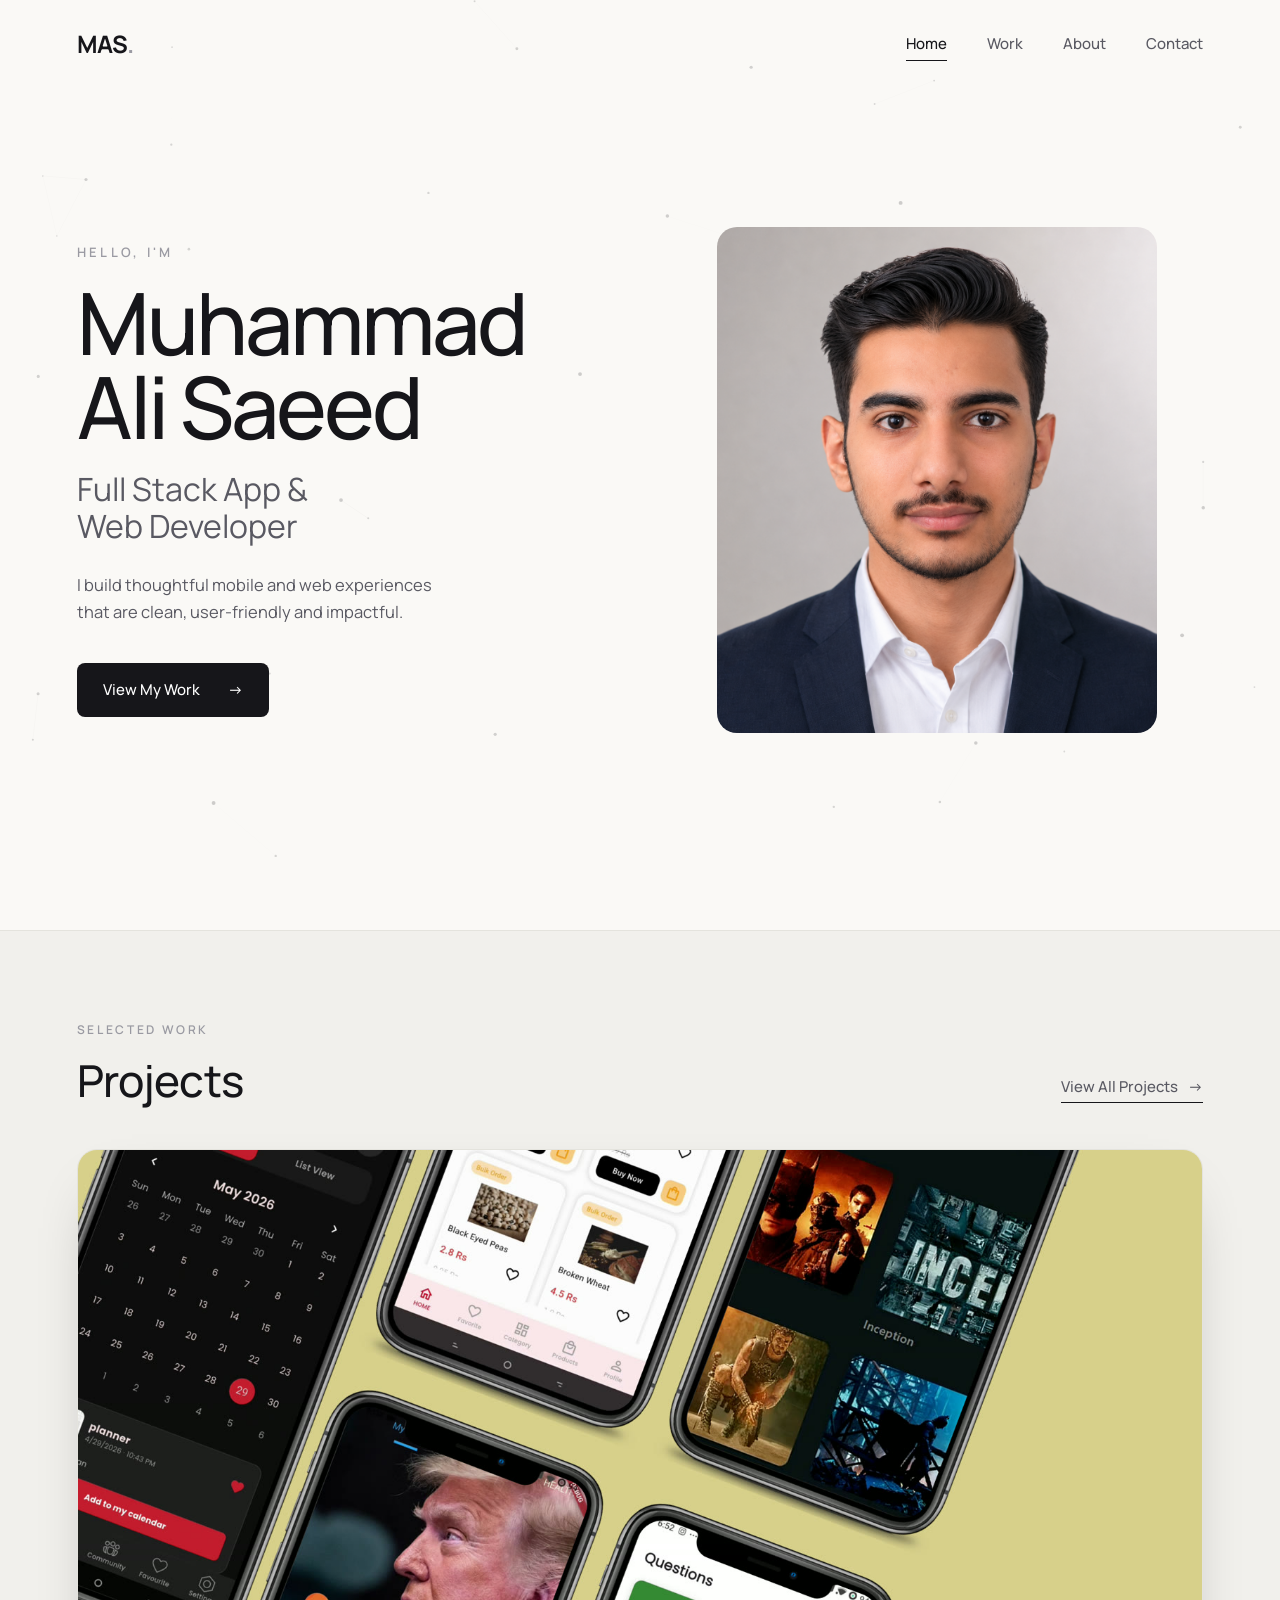
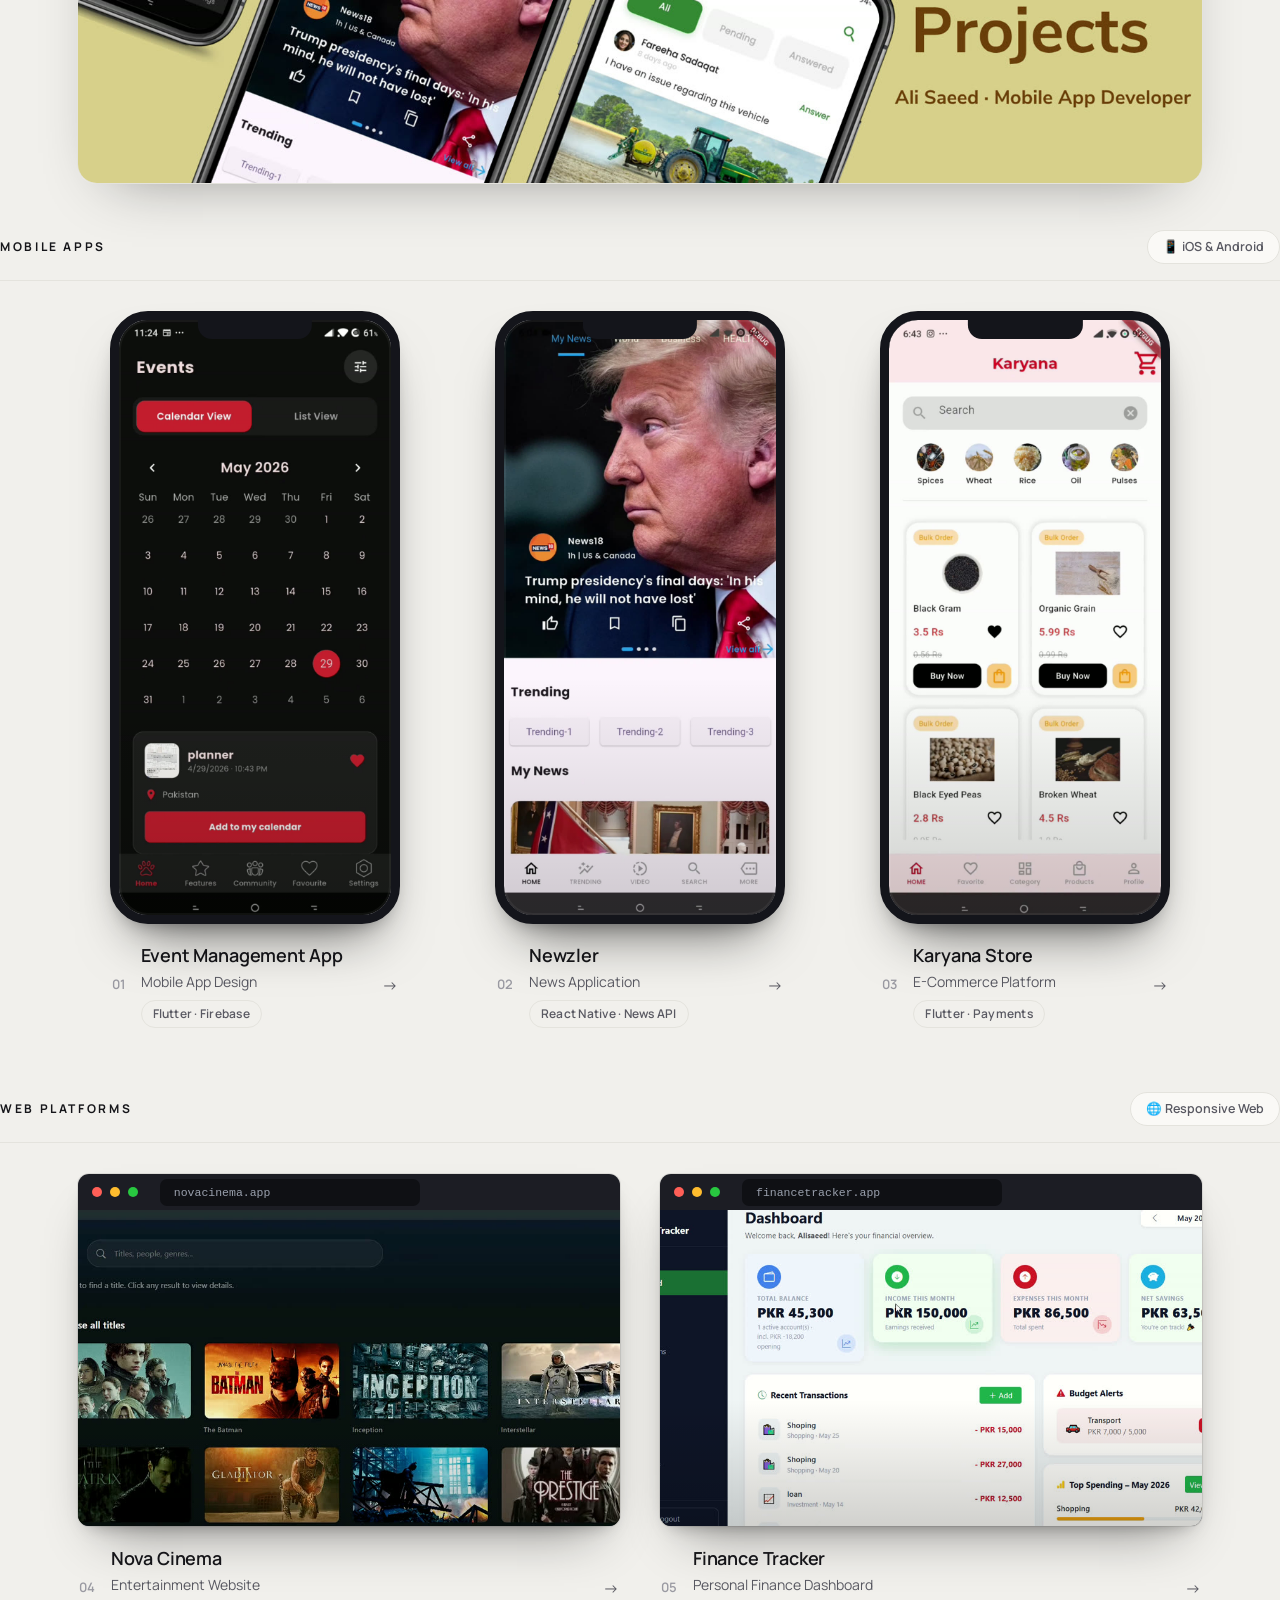
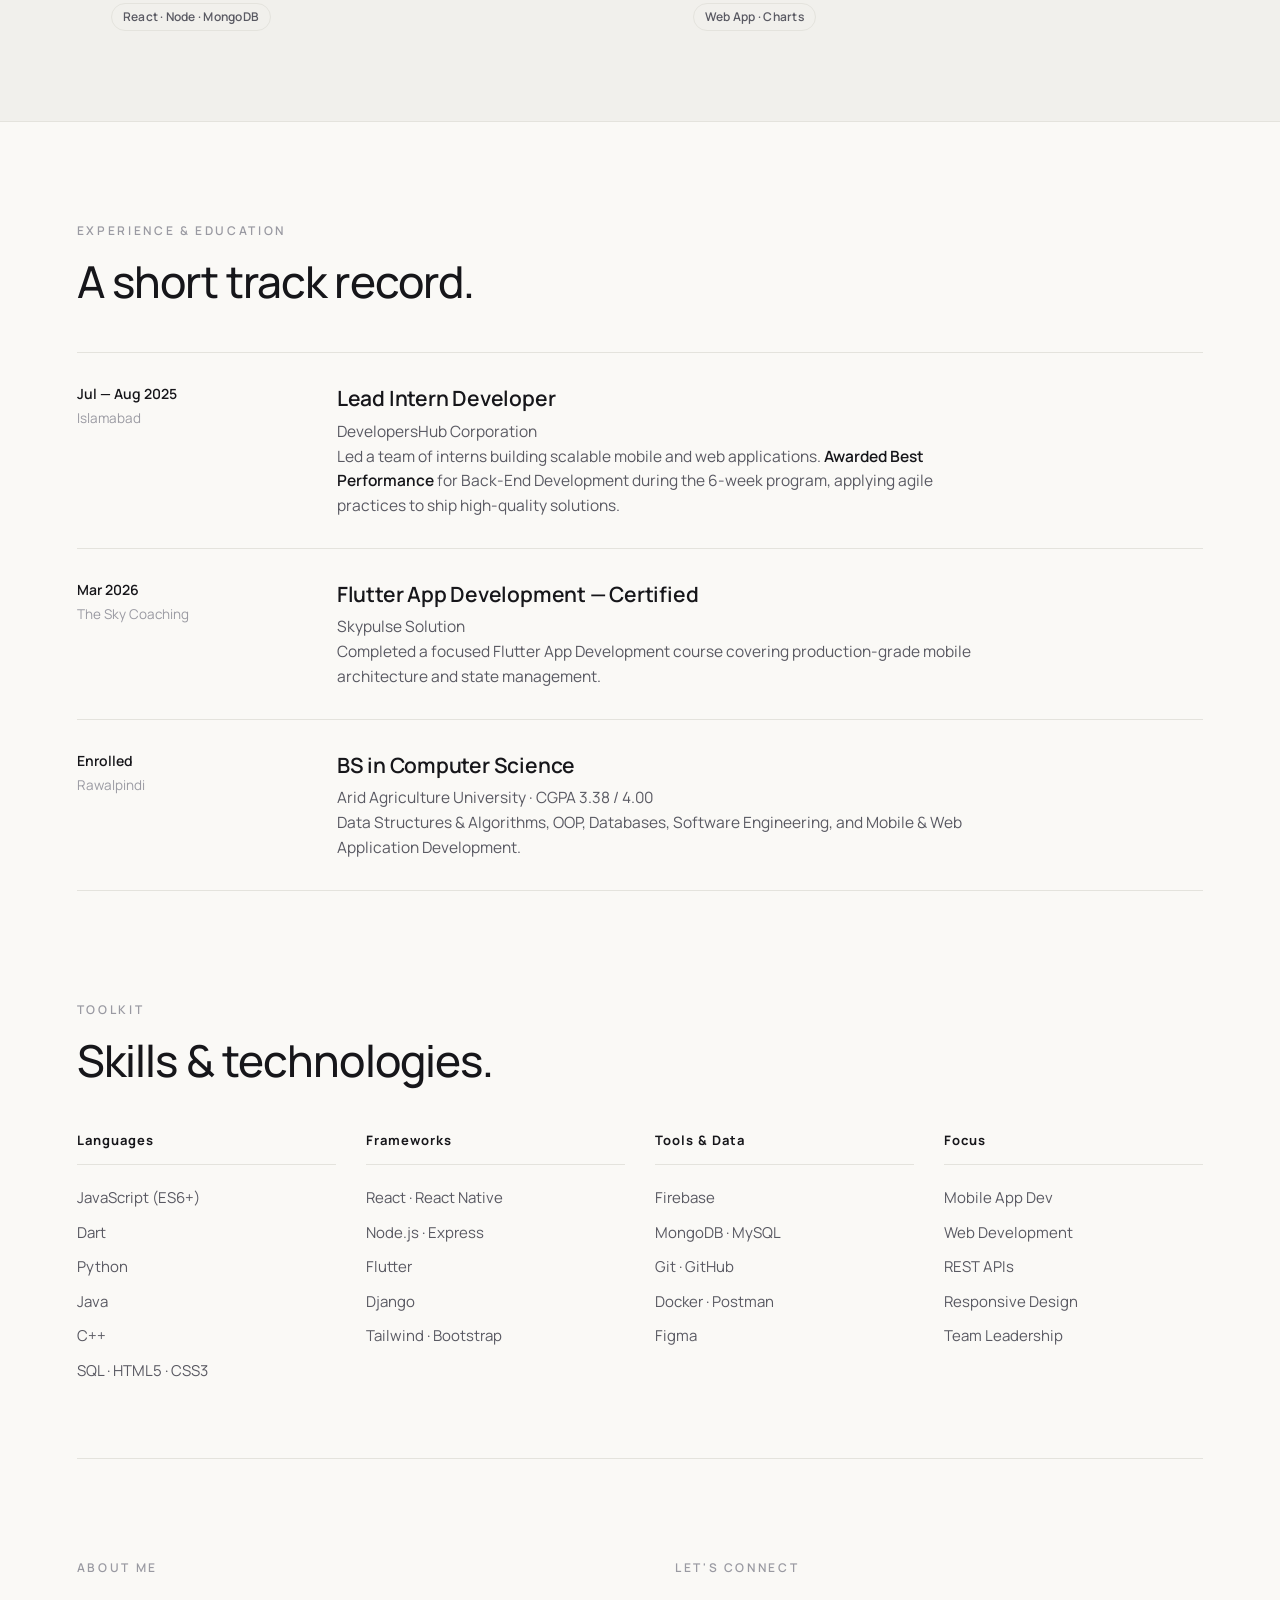
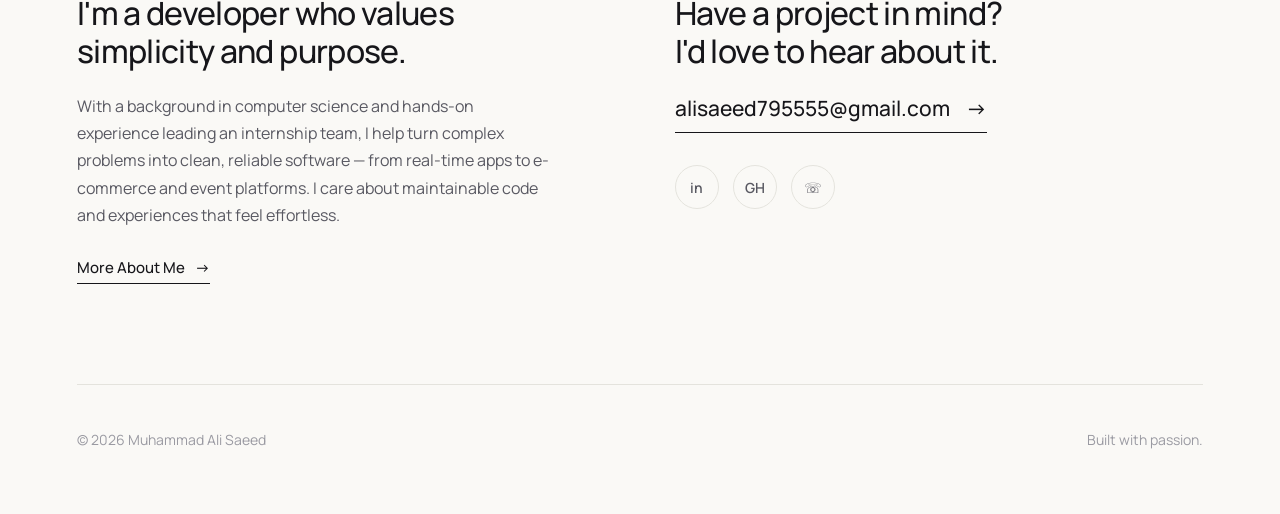
==== index.html @ 6c1cac1e "Initial commit — Muhammad Ali Saeed portfolio" ====
<!doctype html>
<html lang="en">
<head>
  <meta charset="utf-8" />
  <meta name="viewport" content="width=device-width, initial-scale=1" />
  <title>Muhammad Ali Saeed — Full Stack Developer</title>
  <meta name="description" content="Portfolio of Muhammad Ali Saeed — Full Stack App & Web Developer specializing in Flutter, React, Firebase and Node." />
  <link rel="preconnect" href="https://fonts.googleapis.com">
  <link rel="preconnect" href="https://fonts.gstatic.com" crossorigin>
  <link href="https://fonts.googleapis.com/css2?family=Manrope:wght@300;400;500;600;700;800&display=swap" rel="stylesheet">
  <link rel="stylesheet" href="styles.css" />
</head>
<body>
  <!-- Subtle mouse-reactive background -->
  <canvas class="bg-particles" id="bgParticles" aria-hidden="true"></canvas>

  <!-- Navigation -->
  <header class="nav" id="nav">
    <a class="nav-logo" href="#home" aria-label="Home">MAS<span class="dot">.</span></a>
    <nav class="nav-links" id="navLinks">
      <a href="#home" class="active">Home</a>
      <a href="#work">Work</a>
      <a href="#about">About</a>
      <a href="#contact">Contact</a>
    </nav>
    <button class="nav-toggle" id="navToggle" aria-label="Toggle menu">
      <span></span><span></span><span></span>
    </button>
  </header>

  <main>
    <!-- HERO -->
    <section class="hero" id="home">
      <div class="hero-text">
        <p class="eyebrow">HELLO, I'M</p>
        <h1 class="hero-name">Muhammad<br/>Ali Saeed</h1>
        <p class="hero-role">Full Stack App &amp;<br/>Web Developer</p>
        <p class="hero-desc">
          I build thoughtful mobile and web experiences<br/>
          that are clean, user-friendly and impactful.
        </p>
        <a href="#work" class="btn-dark">View My Work <span class="arrow">→</span></a>
      </div>

      <div class="hero-image">
        <img src="me.png" alt="Muhammad Ali Saeed" class="portrait-img" />
      </div>
    </section>

    <!-- SELECTED WORK -->
    <section class="work" id="work">
      <div class="work-head">
        <div>
          <p class="label">SELECTED WORK</p>
          <h2 class="section-title">Projects</h2>
        </div>
        <a href="#contact" class="link-arrow">View All Projects <span class="arrow">→</span></a>
      </div>

      <a class="work-showcase" href="#contact" aria-label="Projects showcase">
        <img src="projects/showcase.jpg" alt="Showcase of Muhammad Ali Saeed's app projects" loading="lazy" />
      </a>

      <!-- Mobile apps: in phone mockups -->
      <div class="group-head">
        <p class="group-label">MOBILE APPS</p>
        <span class="group-tag">📱 iOS &amp; Android</span>
      </div>
      <div class="projects projects--mobile">
        <article class="project">
          <a class="device phone p1" href="project.html?id=event-management" aria-label="Event Management App"><span class="notch"></span></a>
          <div class="project-row">
            <span class="project-num">01</span>
            <div class="project-info">
              <h3>Event Management App</h3>
              <p>Mobile App Design</p>
              <span class="tech">Flutter · Firebase</span>
            </div>
            <span class="arrow">→</span>
          </div>
        </article>

        <article class="project">
          <a class="device phone p2" href="project.html?id=newzler" aria-label="Newzler"><span class="notch"></span></a>
          <div class="project-row">
            <span class="project-num">02</span>
            <div class="project-info">
              <h3>Newzler</h3>
              <p>News Application</p>
              <span class="tech">React Native · News API</span>
            </div>
            <span class="arrow">→</span>
          </div>
        </article>

        <article class="project">
          <a class="device phone p3" href="project.html?id=karyana-store" aria-label="Karyana Store"><span class="notch"></span></a>
          <div class="project-row">
            <span class="project-num">03</span>
            <div class="project-info">
              <h3>Karyana Store</h3>
              <p>E-Commerce Platform</p>
              <span class="tech">Flutter · Payments</span>
            </div>
            <span class="arrow">→</span>
          </div>
        </article>
      </div>

      <!-- Web platforms: in browser mockups -->
      <div class="group-head">
        <p class="group-label">WEB PLATFORMS</p>
        <span class="group-tag">🌐 Responsive Web</span>
      </div>
      <div class="projects projects--web">
        <article class="project">
          <a class="device browser p4" href="project.html?id=nova-cinema" aria-label="Nova Cinema">
            <span class="chrome"><i></i><i></i><i></i><b>novacinema.app</b></span>
          </a>
          <div class="project-row">
            <span class="project-num">04</span>
            <div class="project-info">
              <h3>Nova Cinema</h3>
              <p>Entertainment Website</p>
              <span class="tech">React · Node · MongoDB</span>
            </div>
            <span class="arrow">→</span>
          </div>
        </article>

        <article class="project">
          <a class="device browser p5" href="project.html?id=finance-tracker" aria-label="Personal Finance Tracker">
            <span class="chrome"><i></i><i></i><i></i><b>financetracker.app</b></span>
          </a>
          <div class="project-row">
            <span class="project-num">05</span>
            <div class="project-info">
              <h3>Finance Tracker</h3>
              <p>Personal Finance Dashboard</p>
              <span class="tech">Web App · Charts</span>
            </div>
            <span class="arrow">→</span>
          </div>
        </article>
      </div>
    </section>

    <!-- EXPERIENCE -->
    <section class="experience">
      <p class="label">EXPERIENCE &amp; EDUCATION</p>
      <h2 class="section-title">A short track record.</h2>

      <div class="exp-list">
        <div class="exp-item">
          <div class="exp-when">
            <span>Jul — Aug 2025</span>
            <span class="exp-place">Islamabad</span>
          </div>
          <div class="exp-what">
            <h3>Lead Intern Developer</h3>
            <p class="exp-org">DevelopersHub Corporation</p>
            <p>
              Led a team of interns building scalable mobile and web applications.
              <strong>Awarded Best Performance</strong> for Back-End Development during the
              6-week program, applying agile practices to ship high-quality solutions.
            </p>
          </div>
        </div>

        <div class="exp-item">
          <div class="exp-when">
            <span>Mar 2026</span>
            <span class="exp-place">The Sky Coaching</span>
          </div>
          <div class="exp-what">
            <h3>Flutter App Development — Certified</h3>
            <p class="exp-org">Skypulse Solution</p>
            <p>Completed a focused Flutter App Development course covering production-grade mobile architecture and state management.</p>
          </div>
        </div>

        <div class="exp-item">
          <div class="exp-when">
            <span>Enrolled</span>
            <span class="exp-place">Rawalpindi</span>
          </div>
          <div class="exp-what">
            <h3>BS in Computer Science</h3>
            <p class="exp-org">Arid Agriculture University · CGPA 3.38 / 4.00</p>
            <p>Data Structures &amp; Algorithms, OOP, Databases, Software Engineering, and Mobile &amp; Web Application Development.</p>
          </div>
        </div>
      </div>
    </section>

    <!-- SKILLS -->
    <section class="skills">
      <p class="label">TOOLKIT</p>
      <h2 class="section-title">Skills &amp; technologies.</h2>

      <div class="skills-cols">
        <div class="skill-col">
          <h4>Languages</h4>
          <ul>
            <li>JavaScript (ES6+)</li><li>Dart</li><li>Python</li>
            <li>Java</li><li>C++</li><li>SQL · HTML5 · CSS3</li>
          </ul>
        </div>
        <div class="skill-col">
          <h4>Frameworks</h4>
          <ul>
            <li>React · React Native</li><li>Node.js · Express</li>
            <li>Flutter</li><li>Django</li><li>Tailwind · Bootstrap</li>
          </ul>
        </div>
        <div class="skill-col">
          <h4>Tools &amp; Data</h4>
          <ul>
            <li>Firebase</li><li>MongoDB · MySQL</li>
            <li>Git · GitHub</li><li>Docker · Postman</li><li>Figma</li>
          </ul>
        </div>
        <div class="skill-col">
          <h4>Focus</h4>
          <ul>
            <li>Mobile App Dev</li><li>Web Development</li>
            <li>REST APIs</li><li>Responsive Design</li><li>Team Leadership</li>
          </ul>
        </div>
      </div>
    </section>

    <!-- ABOUT + CONNECT -->
    <section class="about-connect">
      <div class="about" id="about">
        <p class="label">ABOUT ME</p>
        <h2 class="block-title">I'm a developer who values<br/>simplicity and purpose.</h2>
        <p class="about-body">
          With a background in computer science and hands-on experience leading an
          internship team, I help turn complex problems into clean, reliable software —
          from real-time apps to e-commerce and event platforms. I care about
          maintainable code and experiences that feel effortless.
        </p>
        <a href="#contact" class="link-arrow dark">More About Me <span class="arrow">→</span></a>
      </div>

      <div class="connect" id="contact">
        <p class="label">LET'S CONNECT</p>
        <h2 class="block-title">Have a project in mind?<br/>I'd love to hear about it.</h2>
        <a href="mailto:alisaeed795555@gmail.com" class="email-link">
          alisaeed795555@gmail.com <span class="arrow">→</span>
        </a>
        <div class="socials">
          <a href="https://www.linkedin.com/" target="_blank" rel="noreferrer" aria-label="LinkedIn">in</a>
          <a href="https://github.com/" target="_blank" rel="noreferrer" aria-label="GitHub">GH</a>
          <a href="tel:+923125359405" aria-label="Phone">☏</a>
        </div>
      </div>
    </section>
  </main>

  <footer class="footer">
    <p>© <span id="year"></span> Muhammad Ali Saeed</p>
    <p>Built with passion.</p>
  </footer>

  <script src="script.js"></script>
</body>
</html>
---- styles.css ----
/* ============ Base ============ */
:root {
  --bg: #faf9f6;
  --surface: #f1f0ec;
  --text: #16161a;
  --text-2: #595962;
  --muted: #9a9aa2;
  --line: #e4e3dd;
  --dark: #16161a;
  --radius: 14px;
  --radius-lg: 20px;
  --easing: cubic-bezier(.2,.7,.2,1);
  --maxw: 1180px;
}

* { box-sizing: border-box; }
html, body { margin: 0; padding: 0; }
html { scroll-behavior: smooth; }
body {
  font-family: 'Manrope', system-ui, -apple-system, Segoe UI, Roboto, sans-serif;
  background: var(--bg);
  color: var(--text);
  -webkit-font-smoothing: antialiased;
  text-rendering: optimizeLegibility;
  overflow-x: hidden;
  line-height: 1.5;
}
a { color: inherit; text-decoration: none; }

.bg-particles {
  position: fixed; inset: 0;
  width: 100%; height: 100%;
  z-index: 0;
  pointer-events: none;
}
main, .nav, .footer { position: relative; z-index: 1; }

/* shared label */
.label {
  font-size: 12px;
  letter-spacing: .22em;
  font-weight: 600;
  color: var(--muted);
  margin: 0 0 18px;
}
.section-title {
  font-size: clamp(30px, 4vw, 44px);
  font-weight: 500;
  letter-spacing: -.02em;
  line-height: 1.05;
  margin: 0;
}
.arrow { display: inline-block; transition: transform .3s var(--easing); }

/* ============ Nav ============ */
.nav {
  position: fixed; top: 0; left: 0; right: 0; z-index: 50;
  display: flex; align-items: center; justify-content: space-between;
  padding: 26px 6vw;
  transition: padding .3s ease, background .3s ease, box-shadow .3s ease;
}
.nav.scrolled {
  padding: 16px 6vw;
  background: rgba(250,249,246,0.82);
  backdrop-filter: blur(10px);
  -webkit-backdrop-filter: blur(10px);
  box-shadow: 0 1px 0 var(--line);
}
.nav-logo {
  font-size: 24px; font-weight: 700; letter-spacing: -.03em;
}
.nav-logo .dot { color: var(--muted); }
.nav-links { display: flex; align-items: center; gap: 40px; }
.nav-links a {
  position: relative;
  font-size: 15px; font-weight: 500; color: var(--text-2);
  padding: 4px 0;
  transition: color .25s ease;
}
.nav-links a:hover { color: var(--text); }
.nav-links a.active { color: var(--text); }
.nav-links a.active::after {
  content: ''; position: absolute; left: 0; right: 0; bottom: -2px;
  height: 1.5px; background: var(--text);
}
.nav-toggle {
  display: none; background: none; border: none; cursor: pointer;
  width: 34px; height: 34px; padding: 7px;
  flex-direction: column; justify-content: space-around;
}
.nav-toggle span { display: block; width: 100%; height: 1.6px; background: var(--text); transition: .3s; }

/* ============ Hero ============ */
.hero {
  width: min(var(--maxw), 88vw);
  margin: 0 auto;
  min-height: 100vh;
  display: grid;
  grid-template-columns: 1fr 1fr;
  align-items: center;
  gap: 60px;
  padding: 120px 0 60px;
}
.eyebrow {
  font-size: 13px; letter-spacing: .25em; font-weight: 600;
  color: var(--muted); margin: 0 0 18px;
}
.hero-name {
  font-size: clamp(46px, 7vw, 86px);
  font-weight: 500;
  letter-spacing: -.035em;
  line-height: .98;
  margin: 0 0 22px;
}
.hero-role {
  font-size: clamp(22px, 2.6vw, 32px);
  font-weight: 400;
  color: var(--text-2);
  line-height: 1.18;
  margin: 0 0 26px;
}
.hero-desc {
  font-size: 16.5px;
  color: var(--text-2);
  line-height: 1.6;
  margin: 0 0 38px;
}
.btn-dark {
  display: inline-flex; align-items: center; gap: 28px;
  background: var(--dark); color: #fff;
  padding: 16px 26px;
  border-radius: 8px;
  font-size: 15px; font-weight: 500;
  transition: transform .25s var(--easing), background .25s ease;
}
.btn-dark:hover { transform: translateY(-2px); background: #2a2a30; }
.btn-dark:hover .arrow { transform: translateX(5px); }

/* Hero image / portrait placeholder */
.hero-image { display: flex; justify-content: center; }
.portrait, .portrait-img {
  width: 100%;
  max-width: 440px;
  aspect-ratio: 4 / 4.6;
  border-radius: var(--radius-lg);
  object-fit: cover;
}
.portrait {
  position: relative;
  display: flex; flex-direction: column;
  align-items: center; justify-content: center;
  gap: 14px;
  background:
    radial-gradient(120% 90% at 30% 20%, #eceae4 0%, #e3e0d8 45%, #d8d4c9 100%);
  border: 1px solid var(--line);
  overflow: hidden;
}
.portrait::before {
  content: '';
  position: absolute; inset: 0;
  background-image: radial-gradient(circle at 1px 1px, rgba(0,0,0,0.05) 1px, transparent 1.6px);
  background-size: 22px 22px;
  mask-image: radial-gradient(ellipse 80% 80% at 50% 40%, #000 30%, transparent 75%);
  -webkit-mask-image: radial-gradient(ellipse 80% 80% at 50% 40%, #000 30%, transparent 75%);
}
.portrait-mono {
  position: relative;
  font-size: 88px; font-weight: 700; letter-spacing: -.04em;
  color: rgba(22,22,26,0.14);
}
.portrait-tag {
  position: relative;
  font-size: 13px; letter-spacing: .12em; font-weight: 600;
  color: var(--text-2);
  background: rgba(255,255,255,0.6);
  border: 1px solid var(--line);
  padding: 7px 14px; border-radius: 999px;
}

/* ============ Selected Work ============ */
.work {
  background: var(--surface);
  border-top: 1px solid var(--line);
  border-bottom: 1px solid var(--line);
  padding: 90px 0;
  margin-top: 30px;
}
.work-head, .projects, .experience, .skills, .about-connect, .work-inner {
  width: min(var(--maxw), 88vw);
  margin: 0 auto;
}
.work-head {
  display: flex; align-items: flex-end; justify-content: space-between;
  margin-bottom: 46px;
}
.link-arrow {
  display: inline-flex; align-items: center; gap: 10px;
  font-size: 15px; font-weight: 500; color: var(--text-2);
  border-bottom: 1px solid var(--text);
  padding-bottom: 4px;
  transition: color .25s ease;
}
.link-arrow:hover { color: var(--text); }
.link-arrow:hover .arrow { transform: translateX(5px); }
.link-arrow.dark { color: var(--text); }

/* Featured showcase banner */
.work-showcase {
  display: block;
  width: min(var(--maxw), 88vw);
  margin: 0 auto 46px;
  border-radius: var(--radius-lg);
  border: 1px solid var(--line);
  overflow: hidden;
  box-shadow: 0 24px 60px -34px rgba(0,0,0,0.45);
  transition: transform .4s var(--easing), box-shadow .4s ease;
}
.work-showcase img {
  display: block;
  width: 100%;
  height: auto;
}
.work-showcase:hover {
  transform: translateY(-4px);
  box-shadow: 0 30px 70px -34px rgba(0,0,0,0.55);
}

.projects {
  display: grid;
  grid-template-columns: repeat(3, 1fr);
  gap: 34px 30px;
}
.project { display: flex; flex-direction: column; }
.project-media {
  display: flex; align-items: flex-end;
  aspect-ratio: 4 / 3;
  border-radius: var(--radius);
  border: 1px solid var(--line);
  padding: 16px;
  overflow: hidden;
  transition: transform .4s var(--easing), box-shadow .4s ease;
}
.project-media:hover {
  transform: translateY(-5px);
  box-shadow: 0 18px 40px -22px rgba(0,0,0,0.3);
}
.media-label {
  font-size: 12px; font-weight: 600; letter-spacing: .04em;
  color: rgba(22,22,26,0.55);
  background: rgba(255,255,255,0.65);
  padding: 6px 11px; border-radius: 999px;
  backdrop-filter: blur(4px);
}
/* Tiles with real screenshots */
.p1, .p2, .p3, .p4, .p5 {
  background-size: cover;
  background-position: center;
  background-repeat: no-repeat;
}
.p1 { background-image: linear-gradient(180deg, rgba(0,0,0,0) 60%, rgba(0,0,0,.18)), url('projects/event_management.jpg'); }
.p2 { background-image: linear-gradient(180deg, rgba(0,0,0,0) 60%, rgba(0,0,0,.18)), url('projects/newzler.jpg'); }
.p3 { background-image: linear-gradient(180deg, rgba(0,0,0,0) 60%, rgba(0,0,0,.18)), url('projects/karyana_store.jpg'); }
.p4 { background-image: linear-gradient(180deg, rgba(0,0,0,0) 55%, rgba(0,0,0,.22)), url('projects/nova_cinema.jpg'); background-position: top center; }
.p5 { background-image: linear-gradient(180deg, rgba(0,0,0,0) 60%, rgba(0,0,0,.18)), url('projects/finance_tracker.jpg'); background-position: top center; }

/* ---- Grouped grids: Mobile (phone mockups) vs Web (browser mockups) ---- */
.group-head {
  display: flex; align-items: center; justify-content: space-between;
  margin: 0 0 30px; padding-bottom: 16px;
  border-bottom: 1px solid var(--line);
}
.projects + .group-head { margin-top: 64px; }
.group-label {
  font-size: 12px; letter-spacing: .22em; font-weight: 700;
  color: var(--text); margin: 0;
}
.group-tag {
  font-size: 12.5px; font-weight: 600; color: var(--text-2);
  background: var(--bg); border: 1px solid var(--line);
  padding: 7px 15px; border-radius: 999px;
}

.projects--mobile { grid-template-columns: repeat(3, 1fr); gap: 30px; align-items: start; }
.projects--web { grid-template-columns: repeat(2, 1fr); gap: 38px; align-items: start; }
.projects--mobile .project { max-width: 290px; width: 100%; margin: 0 auto; }

/* Base device */
.device {
  display: block; position: relative;
  background-size: cover; background-repeat: no-repeat;
  transition: transform .45s var(--easing), box-shadow .45s ease;
}

/* ---- Phone mockup ---- */
.device.phone {
  aspect-ratio: 9 / 19;
  border-radius: 38px;
  border: 9px solid #14151b;
  background-color: #0b0c10;
  background-position: top center;
  background-clip: padding-box;
  box-shadow:
    0 32px 55px -26px rgba(0,0,0,.6),
    0 10px 22px -14px rgba(0,0,0,.5),
    inset 0 0 0 2px rgba(255,255,255,.05);
}
.device.phone .notch {
  position: absolute; top: 0; left: 50%; transform: translateX(-50%);
  width: 42%; height: 19px; background: #14151b;
  border-radius: 0 0 14px 14px; z-index: 3;
}
.device.phone:hover {
  transform: translateY(-8px) rotate(-1deg);
  box-shadow:
    0 46px 75px -28px rgba(0,0,0,.62),
    0 14px 30px -16px rgba(0,0,0,.55),
    inset 0 0 0 2px rgba(255,255,255,.06);
}

/* ---- Browser mockup ---- */
.device.browser {
  aspect-ratio: 16 / 10.4;
  border-radius: 12px;
  background-color: #14151b;
  background-origin: content-box;
  background-clip: content-box;
  background-position: top center;
  padding-top: 36px;
  overflow: hidden;
  border: 1px solid rgba(0,0,0,.08);
  box-shadow: 0 28px 52px -26px rgba(0,0,0,.45), 0 8px 18px -12px rgba(0,0,0,.4);
}
.device.browser .chrome {
  position: absolute; top: 0; left: 0; right: 0; height: 36px;
  background: #1c1d24; display: flex; align-items: center; gap: 8px;
  padding: 0 14px; z-index: 3;
}
.device.browser .chrome i { width: 10px; height: 10px; border-radius: 50%; background: #ff5f57; }
.device.browser .chrome i:nth-child(2) { background: #febc2e; }
.device.browser .chrome i:nth-child(3) { background: #28c840; }
.device.browser .chrome b {
  margin-left: 14px; flex: 1; max-width: 260px;
  font-family: ui-monospace, SFMono-Regular, Menlo, monospace;
  font-size: 11.5px; font-weight: 500; color: #9aa0ad;
  background: #0f1014; border-radius: 7px; padding: 5px 14px;
  overflow: hidden; white-space: nowrap; text-overflow: ellipsis;
}
.device.browser:hover {
  transform: translateY(-7px);
  box-shadow: 0 40px 70px -28px rgba(0,0,0,.55), 0 12px 26px -14px rgba(0,0,0,.45);
}

/* Tech caption (moved out of the device screen) */
.project-info .tech {
  display: inline-block; margin-top: 8px;
  font-size: 12px; font-weight: 600; letter-spacing: .02em;
  color: var(--text-2);
  background: var(--surface); border: 1px solid var(--line);
  padding: 4px 11px; border-radius: 999px;
}

.project-row {
  display: flex; align-items: center; gap: 16px;
  padding: 18px 2px 0;
  border-top: 0;
}
.project-num { font-size: 13px; color: var(--muted); font-weight: 600; }
.project-info { flex: 1; }
.project-info h3 { font-size: 18px; font-weight: 600; margin: 0 0 2px; letter-spacing: -.01em; }
.project-info p { font-size: 14px; color: var(--text-2); margin: 0; }
.project-row .arrow { color: var(--text-2); }
.project:hover .project-row .arrow { transform: translateX(5px); color: var(--text); }

/* ============ Experience ============ */
.experience { padding: 100px 0 20px; }
.experience .section-title, .skills .section-title { margin-bottom: 48px; }
.exp-list { display: grid; gap: 0; }
.exp-item {
  display: grid;
  grid-template-columns: 220px 1fr;
  gap: 40px;
  padding: 30px 0;
  border-top: 1px solid var(--line);
}
.exp-item:last-child { border-bottom: 1px solid var(--line); }
.exp-when { display: flex; flex-direction: column; gap: 4px; }
.exp-when span { font-size: 14px; font-weight: 600; }
.exp-when .exp-place { font-weight: 400; color: var(--muted); font-size: 13.5px; }
.exp-what h3 { font-size: 21px; font-weight: 600; margin: 0 0 4px; letter-spacing: -.01em; }
.exp-org { color: var(--text-2); font-size: 14.5px; margin: 0 0 12px; }
.exp-what p { color: var(--text-2); font-size: 15.5px; line-height: 1.6; margin: 0; max-width: 640px; }
.exp-what strong { color: var(--text); font-weight: 600; }

/* ============ Skills ============ */
.skills { padding: 90px 0 30px; }
.skills-cols {
  display: grid;
  grid-template-columns: repeat(4, 1fr);
  gap: 30px;
}
.skill-col h4 {
  font-size: 13px; letter-spacing: .08em; font-weight: 700;
  margin: 0 0 16px; padding-bottom: 14px;
  border-bottom: 1px solid var(--line);
}
.skill-col ul { list-style: none; margin: 0; padding: 0; }
.skill-col li { font-size: 15px; color: var(--text-2); padding: 6px 0; }

/* ============ About + Connect ============ */
.about-connect {
  display: grid;
  grid-template-columns: 1fr 1fr;
  gap: 70px;
  padding: 100px 0;
  margin-top: 40px;
  border-top: 1px solid var(--line);
}
.block-title {
  font-size: clamp(24px, 2.6vw, 32px);
  font-weight: 500; letter-spacing: -.02em; line-height: 1.18;
  margin: 0 0 22px;
}
.about-body {
  color: var(--text-2); font-size: 16px; line-height: 1.7;
  margin: 0 0 26px; max-width: 480px;
}
.email-link {
  display: inline-flex; align-items: center; gap: 16px;
  font-size: clamp(17px, 1.8vw, 21px); font-weight: 500;
  border-bottom: 1px solid var(--text);
  padding-bottom: 8px; margin-bottom: 32px;
  transition: gap .25s ease;
}
.email-link:hover { gap: 24px; }
.email-link:hover .arrow { transform: translateX(5px); }
.socials { display: flex; gap: 14px; }
.socials a {
  width: 44px; height: 44px;
  display: inline-flex; align-items: center; justify-content: center;
  border: 1px solid var(--line); border-radius: 50%;
  font-size: 14px; font-weight: 600; color: var(--text-2);
  transition: background .25s ease, color .25s ease, transform .25s ease, border-color .25s ease;
}
.socials a:hover {
  background: var(--dark); color: #fff; border-color: var(--dark);
  transform: translateY(-3px);
}

/* ============ Footer ============ */
.footer {
  width: min(var(--maxw), 88vw);
  margin: 0 auto;
  padding: 30px 0 50px;
  border-top: 1px solid var(--line);
  display: flex; align-items: center; justify-content: space-between;
  color: var(--muted); font-size: 14px;
}

/* ============ Reveal ============ */
.hero-text, .work-head, .project, .exp-item, .skill-col, .about, .connect {
  opacity: 0; transform: translateY(26px);
  transition: opacity .8s var(--easing), transform .8s var(--easing);
}
.in { opacity: 1 !important; transform: translateY(0) !important; }
.project:nth-child(2), .skill-col:nth-child(2), .exp-item:nth-child(2) { transition-delay: .08s; }
.project:nth-child(3), .skill-col:nth-child(3), .exp-item:nth-child(3) { transition-delay: .16s; }
.skill-col:nth-child(4) { transition-delay: .24s; }
.hero-image { opacity: 0; transform: scale(.97); transition: opacity 1s var(--easing) .15s, transform 1s var(--easing) .15s; }
.hero-image.in { opacity: 1; transform: scale(1); }

/* ============ Responsive ============ */
@media (max-width: 940px) {
  .hero { grid-template-columns: 1fr; gap: 40px; min-height: auto; padding-top: 130px; }
  .hero-image { order: -1; }
  .portrait { max-width: 340px; }
  .projects { grid-template-columns: repeat(2, 1fr); }
  .projects--mobile { grid-template-columns: repeat(3, 1fr); }
  .projects--web { grid-template-columns: 1fr; }
  .skills-cols { grid-template-columns: repeat(2, 1fr); gap: 30px 24px; }
  .about-connect { grid-template-columns: 1fr; gap: 50px; }
  .exp-item { grid-template-columns: 1fr; gap: 10px; }

  .nav-toggle { display: flex; }
  .nav-links {
    position: absolute; top: 100%; right: 6vw;
    flex-direction: column; align-items: flex-start; gap: 18px;
    background: var(--bg); border: 1px solid var(--line);
    border-radius: 14px; padding: 22px 26px;
    opacity: 0; transform: scale(.96); transform-origin: top right; pointer-events: none;
    transition: opacity .25s ease, transform .25s ease;
    box-shadow: 0 20px 50px -24px rgba(0,0,0,0.3);
  }
  .nav.open .nav-links { opacity: 1; transform: scale(1); pointer-events: auto; }
}
@media (max-width: 560px) {
  .projects { grid-template-columns: 1fr; }
  .projects--mobile { grid-template-columns: repeat(2, 1fr); gap: 18px; }
  .projects--web { grid-template-columns: 1fr; }
  .skills-cols { grid-template-columns: 1fr; }
  .footer { flex-direction: column; gap: 8px; }
  .btn-dark { width: 100%; justify-content: space-between; }
}
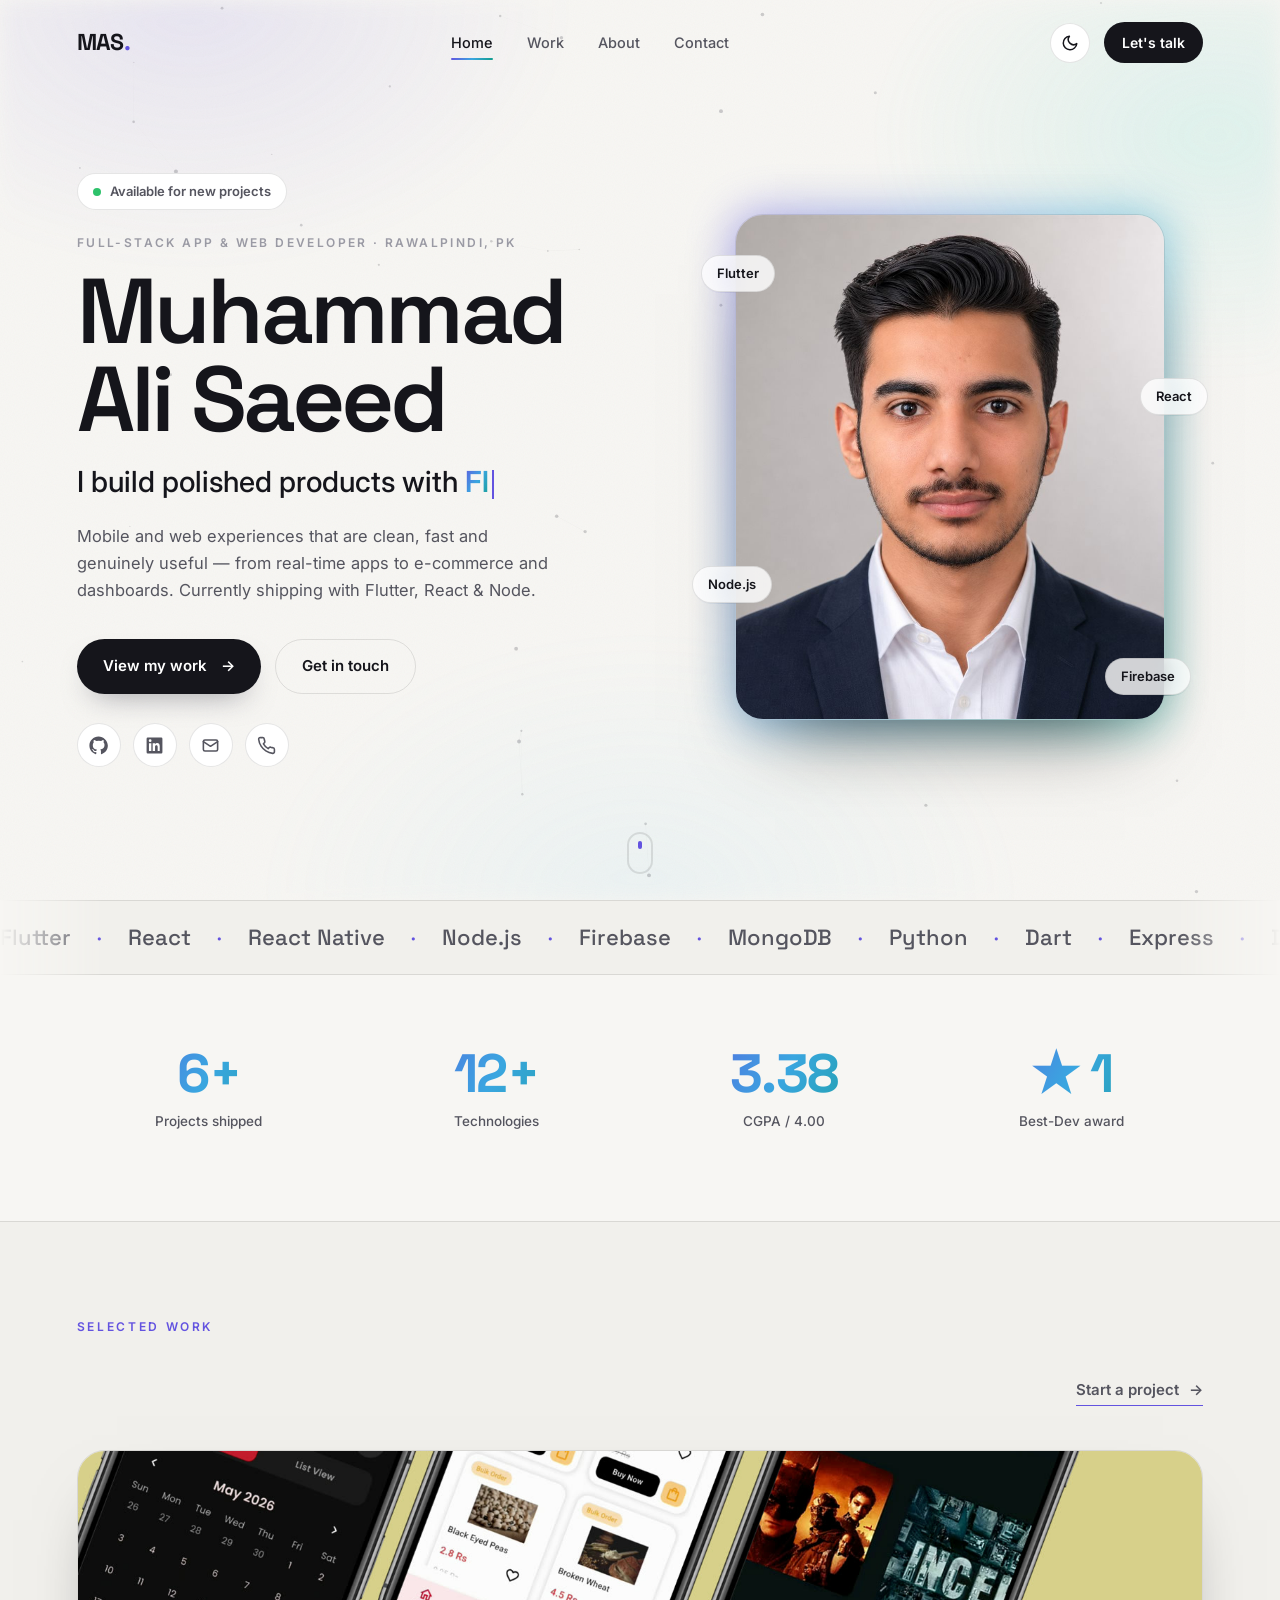
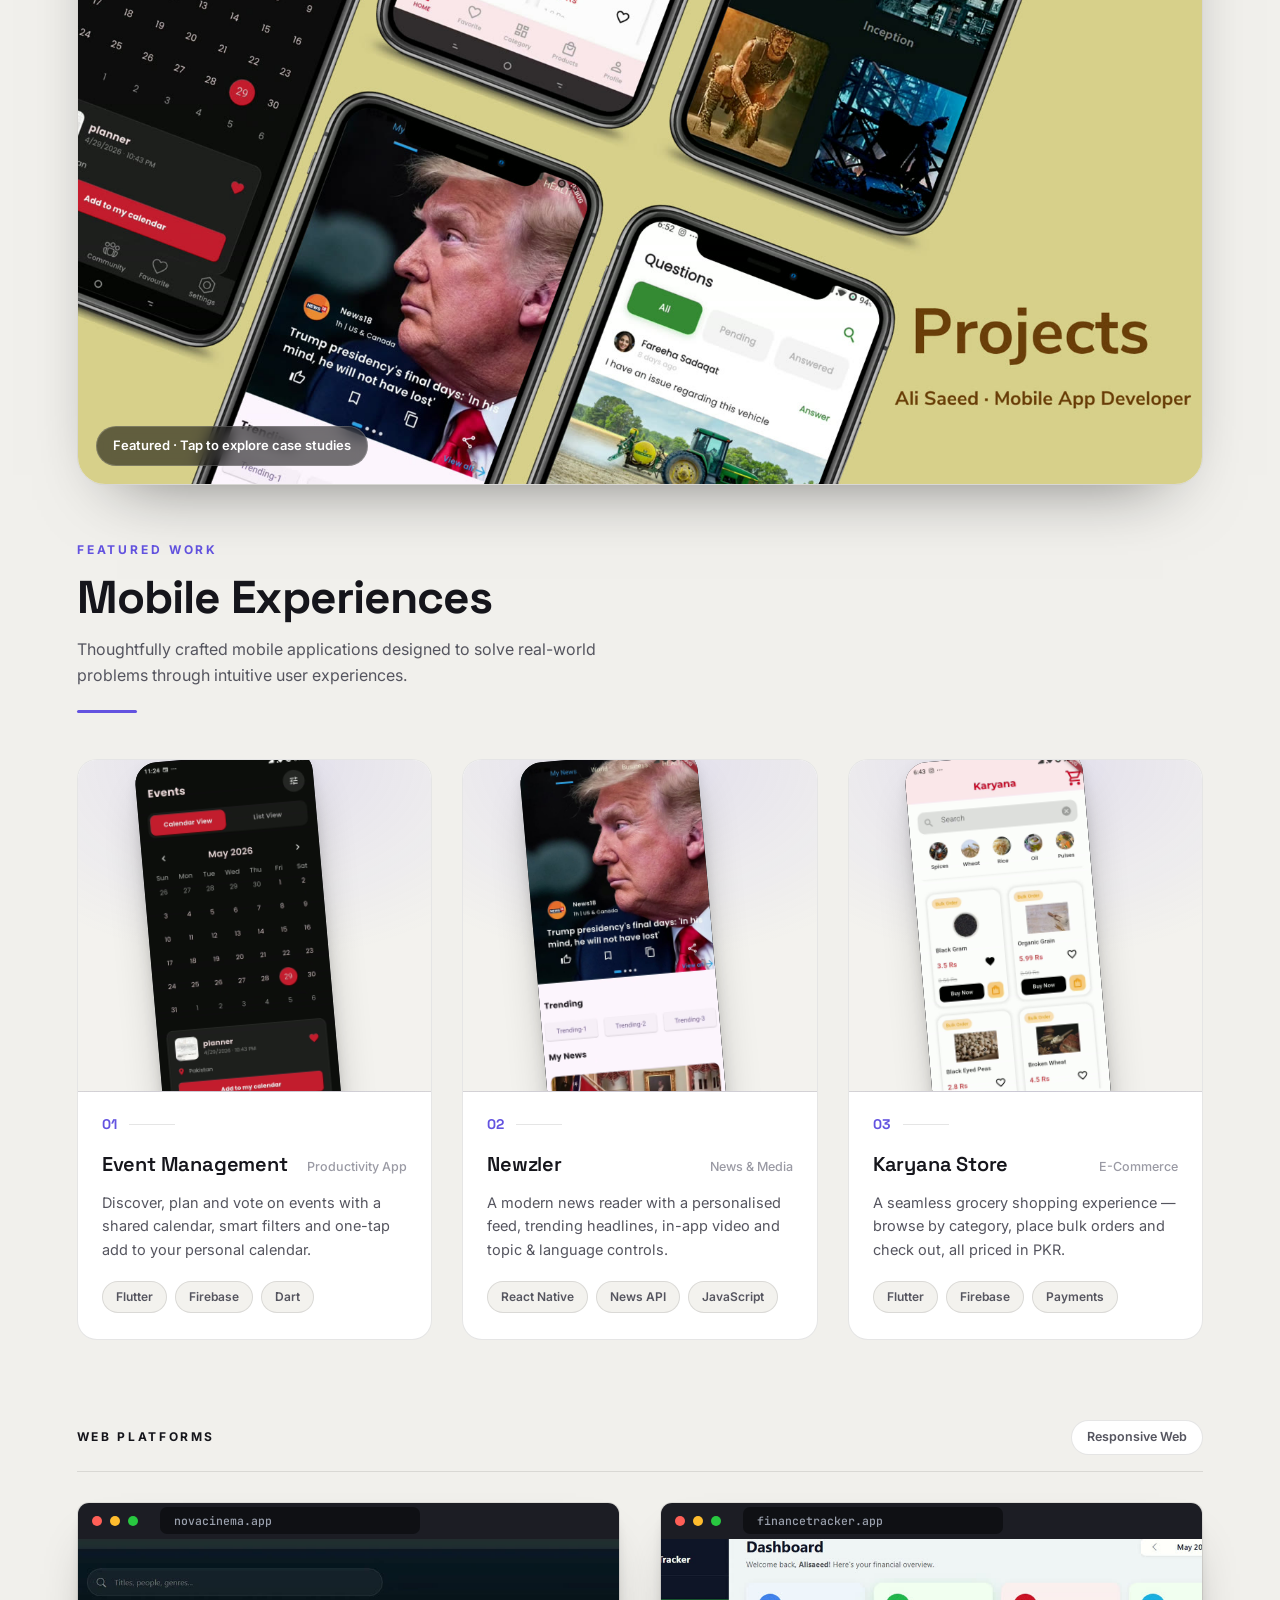
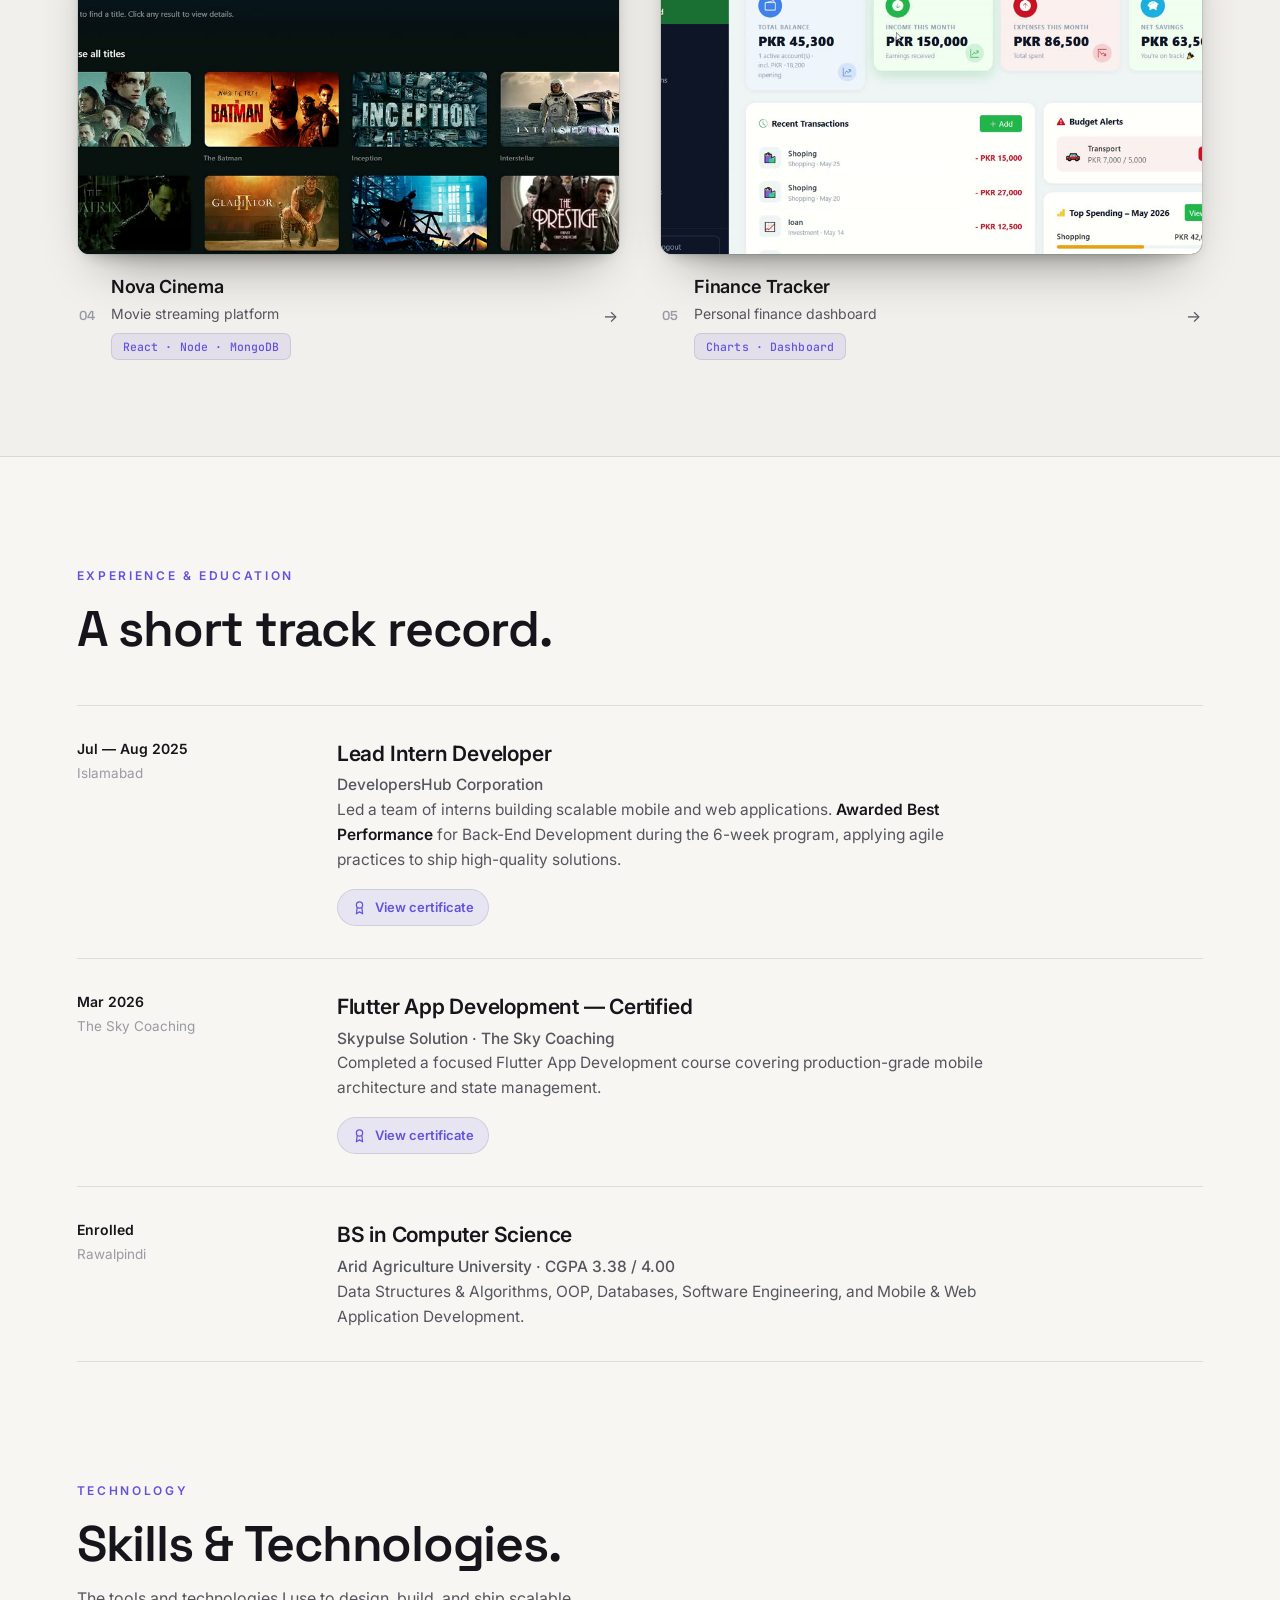
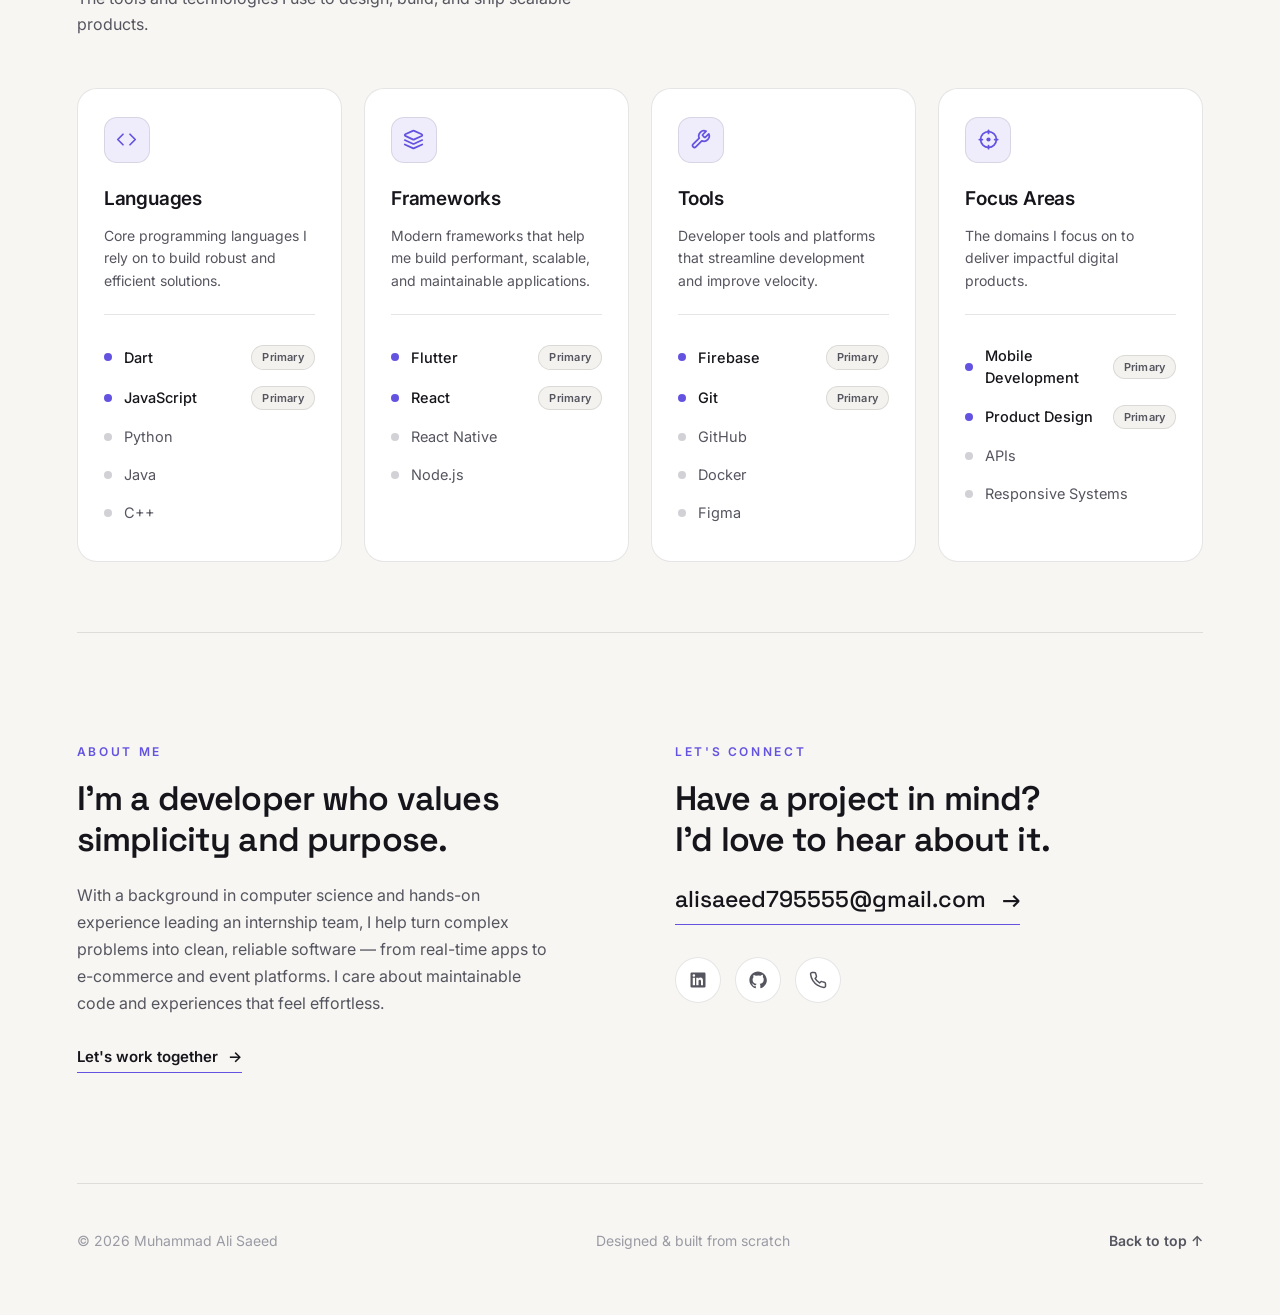
==== commit cdf2601d: "Redesign work & skills sections, add certificates, wire real links - Mobile Experiences: redesign pr" ====
--- a/index.html
+++ b/index.html
@@ -1,147 +1,281 @@
 <!doctype html>
-<html lang="en">
+<html lang="en" data-theme="dark">
 <head>
   <meta charset="utf-8" />
   <meta name="viewport" content="width=device-width, initial-scale=1" />
-  <title>Muhammad Ali Saeed — Full Stack Developer</title>
-  <meta name="description" content="Portfolio of Muhammad Ali Saeed — Full Stack App & Web Developer specializing in Flutter, React, Firebase and Node." />
+  <title>Muhammad Ali Saeed — Full-Stack Developer</title>
+  <meta name="description" content="Muhammad Ali Saeed — Full-Stack App & Web Developer crafting polished mobile and web products with Flutter, React, Node.js and Firebase." />
+  <meta name="author" content="Muhammad Ali Saeed" />
+  <meta name="theme-color" content="#0b0b0f" />
+
+  <!-- Open Graph / Twitter -->
+  <meta property="og:type" content="website" />
+  <meta property="og:title" content="Muhammad Ali Saeed — Full-Stack Developer" />
+  <meta property="og:description" content="Full-Stack App & Web Developer crafting polished mobile and web products with Flutter, React, Node.js and Firebase." />
+  <meta property="og:image" content="me.jpg" />
+  <meta name="twitter:card" content="summary_large_image" />
+
+  <!-- Favicon (inline SVG monogram) -->
+  <link rel="icon" href="data:image/svg+xml,%3Csvg xmlns='http://www.w3.org/2000/svg' viewBox='0 0 64 64'%3E%3Crect width='64' height='64' rx='14' fill='%237c6cff'/%3E%3Ctext x='50%25' y='54%25' dominant-baseline='middle' text-anchor='middle' font-family='Arial,sans-serif' font-weight='700' font-size='26' fill='white'%3EM%3C/text%3E%3C/svg%3E" />
+
   <link rel="preconnect" href="https://fonts.googleapis.com">
   <link rel="preconnect" href="https://fonts.gstatic.com" crossorigin>
-  <link href="https://fonts.googleapis.com/css2?family=Manrope:wght@300;400;500;600;700;800&display=swap" rel="stylesheet">
+  <link href="https://fonts.googleapis.com/css2?family=Space+Grotesk:wght@400;500;600;700&family=Inter:wght@300;400;500;600;700&family=JetBrains+Mono:wght@400;500&display=swap" rel="stylesheet">
   <link rel="stylesheet" href="styles.css" />
+
+  <!-- Apply saved theme before paint to avoid flash -->
+  <script>
+    (function () {
+      try {
+        var t = localStorage.getItem('theme');
+        if (!t) t = matchMedia('(prefers-color-scheme: light)').matches ? 'light' : 'dark';
+        document.documentElement.setAttribute('data-theme', t);
+      } catch (e) {}
+    })();
+  </script>
 </head>
 <body>
-  <!-- Subtle mouse-reactive background -->
+  <a class="skip-link" href="#main">Skip to content</a>
+
+  <!-- Scroll progress -->
+  <div class="scroll-progress" id="scrollProgress" aria-hidden="true"></div>
+
+  <!-- Ambient background -->
+  <div class="bg-aurora" aria-hidden="true"></div>
   <canvas class="bg-particles" id="bgParticles" aria-hidden="true"></canvas>
+  <div class="bg-grain" aria-hidden="true"></div>
 
   <!-- Navigation -->
   <header class="nav" id="nav">
     <a class="nav-logo" href="#home" aria-label="Home">MAS<span class="dot">.</span></a>
-    <nav class="nav-links" id="navLinks">
+    <nav class="nav-links" id="navLinks" aria-label="Primary">
       <a href="#home" class="active">Home</a>
       <a href="#work">Work</a>
       <a href="#about">About</a>
       <a href="#contact">Contact</a>
     </nav>
-    <button class="nav-toggle" id="navToggle" aria-label="Toggle menu">
-      <span></span><span></span><span></span>
-    </button>
+    <div class="nav-actions">
+      <button class="theme-toggle" id="themeToggle" aria-label="Toggle color theme" title="Toggle theme">
+        <svg class="ico-sun" viewBox="0 0 24 24" width="18" height="18" fill="none" stroke="currentColor" stroke-width="2" stroke-linecap="round"><circle cx="12" cy="12" r="4"/><path d="M12 2v2M12 20v2M4.9 4.9l1.4 1.4M17.7 17.7l1.4 1.4M2 12h2M20 12h2M4.9 19.1l1.4-1.4M17.7 6.3l1.4-1.4"/></svg>
+        <svg class="ico-moon" viewBox="0 0 24 24" width="18" height="18" fill="none" stroke="currentColor" stroke-width="2" stroke-linecap="round" stroke-linejoin="round"><path d="M21 12.8A9 9 0 1 1 11.2 3a7 7 0 0 0 9.8 9.8z"/></svg>
+      </button>
+      <a href="#contact" class="nav-cta">Let's talk</a>
+      <button class="nav-toggle" id="navToggle" aria-label="Toggle menu" aria-expanded="false">
+        <span></span><span></span><span></span>
+      </button>
+    </div>
   </header>
 
-  <main>
+  <main id="main">
     <!-- HERO -->
     <section class="hero" id="home">
       <div class="hero-text">
-        <p class="eyebrow">HELLO, I'M</p>
-        <h1 class="hero-name">Muhammad<br/>Ali Saeed</h1>
-        <p class="hero-role">Full Stack App &amp;<br/>Web Developer</p>
+        <span class="status-pill">
+          <span class="status-dot"></span> Available for new projects
+        </span>
+        <p class="eyebrow">FULL-STACK APP &amp; WEB DEVELOPER · RAWALPINDI, PK</p>
+        <h1 class="hero-name">
+          <span class="line"><span>Muhammad</span></span>
+          <span class="line"><span>Ali Saeed</span></span>
+        </h1>
+        <p class="hero-role">
+          I build polished products with
+          <span class="rotator" id="rotator" aria-live="polite"><span class="rotator-word">Flutter</span></span>
+        </p>
         <p class="hero-desc">
-          I build thoughtful mobile and web experiences<br/>
-          that are clean, user-friendly and impactful.
+          Mobile and web experiences that are clean, fast and genuinely useful —
+          from real-time apps to e-commerce and dashboards. Currently shipping with
+          Flutter, React &amp; Node.
         </p>
-        <a href="#work" class="btn-dark">View My Work <span class="arrow">→</span></a>
+        <div class="hero-actions">
+          <a href="#work" class="btn btn-primary" data-magnetic>
+            View my work <span class="arrow" aria-hidden="true">→</span>
+          </a>
+          <a href="#contact" class="btn btn-ghost" data-magnetic>Get in touch</a>
+        </div>
+        <div class="hero-socials" aria-label="Social links">
+          <a href="https://github.com/ALISAEED-1" target="_blank" rel="noopener noreferrer" aria-label="GitHub">
+            <svg viewBox="0 0 24 24" width="19" height="19" fill="currentColor"><path d="M12 .5C5.7.5.5 5.7.5 12c0 5.1 3.3 9.4 7.9 10.9.6.1.8-.3.8-.6v-2c-3.2.7-3.9-1.4-3.9-1.4-.5-1.3-1.3-1.7-1.3-1.7-1.1-.7.1-.7.1-.7 1.2.1 1.8 1.2 1.8 1.2 1 1.8 2.8 1.3 3.5 1 .1-.8.4-1.3.7-1.6-2.6-.3-5.3-1.3-5.3-5.7 0-1.3.5-2.3 1.2-3.1-.1-.3-.5-1.5.1-3.1 0 0 1-.3 3.3 1.2a11.5 11.5 0 0 1 6 0C17.3 4.6 18.3 5 18.3 5c.6 1.6.2 2.8.1 3.1.8.8 1.2 1.8 1.2 3.1 0 4.4-2.7 5.4-5.3 5.7.4.4.8 1.1.8 2.2v3.3c0 .3.2.7.8.6 4.6-1.5 7.9-5.8 7.9-10.9C23.5 5.7 18.3.5 12 .5z"/></svg>
+          </a>
+          <a href="https://www.linkedin.com/in/alisaeed-dev/" target="_blank" rel="noopener noreferrer" aria-label="LinkedIn">
+            <svg viewBox="0 0 24 24" width="19" height="19" fill="currentColor"><path d="M20.5 2h-17A1.5 1.5 0 0 0 2 3.5v17A1.5 1.5 0 0 0 3.5 22h17a1.5 1.5 0 0 0 1.5-1.5v-17A1.5 1.5 0 0 0 20.5 2zM8 19H5V9h3v10zM6.5 7.7a1.7 1.7 0 1 1 0-3.5 1.7 1.7 0 0 1 0 3.5zM19 19h-3v-5.3c0-1.3-.5-2.1-1.6-2.1-.9 0-1.4.6-1.6 1.2-.1.2-.1.5-.1.8V19h-3V9h3v1.3a3 3 0 0 1 2.7-1.5c2 0 3.2 1.3 3.2 4V19z"/></svg>
+          </a>
+          <a href="mailto:alisaeed795555@gmail.com" aria-label="Email">
+            <svg viewBox="0 0 24 24" width="19" height="19" fill="none" stroke="currentColor" stroke-width="2" stroke-linecap="round" stroke-linejoin="round"><rect x="3" y="5" width="18" height="14" rx="2"/><path d="m3 7 9 6 9-6"/></svg>
+          </a>
+          <a href="tel:+923125359405" aria-label="Phone">
+            <svg viewBox="0 0 24 24" width="19" height="19" fill="none" stroke="currentColor" stroke-width="2" stroke-linecap="round" stroke-linejoin="round"><path d="M22 16.9v3a2 2 0 0 1-2.2 2 19.8 19.8 0 0 1-8.6-3.1 19.5 19.5 0 0 1-6-6 19.8 19.8 0 0 1-3.1-8.7A2 2 0 0 1 4.1 2h3a2 2 0 0 1 2 1.7c.1 1 .4 1.9.7 2.8a2 2 0 0 1-.5 2.1L8.1 9.9a16 16 0 0 0 6 6l1.3-1.3a2 2 0 0 1 2.1-.4c.9.3 1.8.6 2.8.7a2 2 0 0 1 1.7 2z"/></svg>
+          </a>
+        </div>
       </div>
 
       <div class="hero-image">
-        <img src="me.png" alt="Muhammad Ali Saeed" class="portrait-img" />
+        <div class="portrait-frame">
+          <img src="me.jpg" alt="Portrait of Muhammad Ali Saeed" class="portrait-img" width="440" height="506" fetchpriority="high" />
+          <span class="float-badge fb-1">Flutter</span>
+          <span class="float-badge fb-2">React</span>
+          <span class="float-badge fb-3">Node.js</span>
+          <span class="float-badge fb-4">Firebase</span>
+        </div>
+      </div>
+
+      <a href="#work" class="scroll-cue" aria-label="Scroll to work">
+        <span></span>
+      </a>
+    </section>
+
+    <!-- TECH MARQUEE -->
+    <div class="marquee" aria-hidden="true">
+      <div class="marquee-track">
+        <span>Flutter</span><span>•</span><span>React</span><span>•</span><span>React Native</span><span>•</span><span>Node.js</span><span>•</span><span>Firebase</span><span>•</span><span>MongoDB</span><span>•</span><span>Python</span><span>•</span><span>Dart</span><span>•</span><span>Express</span><span>•</span><span>Docker</span><span>•</span><span>Git</span><span>•</span><span>Figma</span><span>•</span>
+        <span>Flutter</span><span>•</span><span>React</span><span>•</span><span>React Native</span><span>•</span><span>Node.js</span><span>•</span><span>Firebase</span><span>•</span><span>MongoDB</span><span>•</span><span>Python</span><span>•</span><span>Dart</span><span>•</span><span>Express</span><span>•</span><span>Docker</span><span>•</span><span>Git</span><span>•</span><span>Figma</span><span>•</span>
+      </div>
+    </div>
+
+    <!-- STATS -->
+    <section class="stats" aria-label="Key stats">
+      <div class="stat">
+        <b class="stat-num" data-count="6" data-suffix="+">0</b>
+        <span>Projects shipped</span>
+      </div>
+      <div class="stat">
+        <b class="stat-num" data-count="12" data-suffix="+">0</b>
+        <span>Technologies</span>
+      </div>
+      <div class="stat">
+        <b class="stat-num" data-count="3.38" data-decimals="2">0</b>
+        <span>CGPA / 4.00</span>
+      </div>
+      <div class="stat">
+        <b class="stat-num" data-count="1" data-prefix="★ ">0</b>
+        <span>Best-Dev award</span>
       </div>
     </section>
 
     <!-- SELECTED WORK -->
     <section class="work" id="work">
-      <div class="work-head">
-        <div>
-          <p class="label">SELECTED WORK</p>
-          <h2 class="section-title">Projects</h2>
-        </div>
-        <a href="#contact" class="link-arrow">View All Projects <span class="arrow">→</span></a>
-      </div>
-
-      <a class="work-showcase" href="#contact" aria-label="Projects showcase">
-        <img src="projects/showcase.jpg" alt="Showcase of Muhammad Ali Saeed's app projects" loading="lazy" />
-      </a>
-
-      <!-- Mobile apps: in phone mockups -->
-      <div class="group-head">
-        <p class="group-label">MOBILE APPS</p>
-        <span class="group-tag">📱 iOS &amp; Android</span>
-      </div>
-      <div class="projects projects--mobile">
-        <article class="project">
-          <a class="device phone p1" href="project.html?id=event-management" aria-label="Event Management App"><span class="notch"></span></a>
-          <div class="project-row">
-            <span class="project-num">01</span>
-            <div class="project-info">
-              <h3>Event Management App</h3>
-              <p>Mobile App Design</p>
-              <span class="tech">Flutter · Firebase</span>
+      <div class="work-inner">
+        <div class="work-head">
+          <div>
+            <p class="label">SELECTED WORK</p>
+            <h2 class="section-title">Things I've built.</h2>
+          </div>
+          <a href="#contact" class="link-arrow">Start a project <span class="arrow">→</span></a>
+        </div>
+
+        <a class="work-showcase" href="project.html?id=event-management" aria-label="Featured project showcase">
+          <img src="projects/showcase.jpg" alt="Showcase of Muhammad Ali Saeed's app projects" loading="lazy" />
+          <span class="showcase-tag">Featured · Tap to explore case studies</span>
+        </a>
+
+        <!-- Mobile apps — featured experiences -->
+        <div class="mx-head">
+          <p class="mx-eyebrow">FEATURED WORK</p>
+          <h3 class="mx-title">Mobile Experiences</h3>
+          <p class="mx-sub">Thoughtfully crafted mobile applications designed to solve real-world problems through intuitive user experiences.</p>
+          <span class="mx-rule" aria-hidden="true"></span>
+        </div>
+
+        <div class="mcards">
+          <article class="mcard">
+            <a class="mcard-inner" href="project.html?id=event-management" aria-label="Event Management App — view case study">
+              <div class="mcard-stage">
+                <div class="mphone">
+                  <img src="projects/event_management.jpg" alt="Event Management app — calendar view" loading="lazy" />
+                </div>
+                <span class="mcard-view">View case study <span aria-hidden="true">→</span></span>
+              </div>
+              <div class="mcard-body">
+                <div class="mcard-index"><span>01</span><i aria-hidden="true"></i></div>
+                <div class="mcard-head">
+                  <h4>Event Management</h4>
+                  <span class="mcard-cat">Productivity App</span>
+                </div>
+                <p class="mcard-desc">Discover, plan and vote on events with a shared calendar, smart filters and one-tap add to your personal calendar.</p>
+                <div class="mcard-tags"><span>Flutter</span><span>Firebase</span><span>Dart</span></div>
+              </div>
+            </a>
+          </article>
+
+          <article class="mcard">
+            <a class="mcard-inner" href="project.html?id=newzler" aria-label="Newzler — view case study">
+              <div class="mcard-stage">
+                <div class="mphone">
+                  <img src="projects/newzler.jpg" alt="Newzler app — news feed" loading="lazy" />
+                </div>
+                <span class="mcard-view">View case study <span aria-hidden="true">→</span></span>
+              </div>
+              <div class="mcard-body">
+                <div class="mcard-index"><span>02</span><i aria-hidden="true"></i></div>
+                <div class="mcard-head">
+                  <h4>Newzler</h4>
+                  <span class="mcard-cat">News &amp; Media</span>
+                </div>
+                <p class="mcard-desc">A modern news reader with a personalised feed, trending headlines, in-app video and topic &amp; language controls.</p>
+                <div class="mcard-tags"><span>React Native</span><span>News API</span><span>JavaScript</span></div>
+              </div>
+            </a>
+          </article>
+
+          <article class="mcard">
+            <a class="mcard-inner" href="project.html?id=karyana-store" aria-label="Karyana Store — view case study">
+              <div class="mcard-stage">
+                <div class="mphone">
+                  <img src="projects/karyana_store.jpg" alt="Karyana Store app — product catalog" loading="lazy" />
+                </div>
+                <span class="mcard-view">View case study <span aria-hidden="true">→</span></span>
+              </div>
+              <div class="mcard-body">
+                <div class="mcard-index"><span>03</span><i aria-hidden="true"></i></div>
+                <div class="mcard-head">
+                  <h4>Karyana Store</h4>
+                  <span class="mcard-cat">E-Commerce</span>
+                </div>
+                <p class="mcard-desc">A seamless grocery shopping experience — browse by category, place bulk orders and check out, all priced in PKR.</p>
+                <div class="mcard-tags"><span>Flutter</span><span>Firebase</span><span>Payments</span></div>
+              </div>
+            </a>
+          </article>
+        </div>
+
+        <!-- Web platforms -->
+        <div class="group-head">
+          <p class="group-label">WEB PLATFORMS</p>
+          <span class="group-tag">Responsive Web</span>
+        </div>
+        <div class="projects projects--web">
+          <article class="project">
+            <a class="device browser p4" href="project.html?id=nova-cinema" aria-label="Nova Cinema case study">
+              <span class="chrome"><i></i><i></i><i></i><b>novacinema.app</b></span>
+              <span class="device-cta">View case study →</span>
+            </a>
+            <div class="project-row">
+              <span class="project-num">04</span>
+              <div class="project-info">
+                <h3>Nova Cinema</h3>
+                <p>Movie streaming platform</p>
+                <span class="tech">React · Node · MongoDB</span>
+              </div>
+              <span class="arrow">→</span>
             </div>
-            <span class="arrow">→</span>
-          </div>
-        </article>
-
-        <article class="project">
-          <a class="device phone p2" href="project.html?id=newzler" aria-label="Newzler"><span class="notch"></span></a>
-          <div class="project-row">
-            <span class="project-num">02</span>
-            <div class="project-info">
-              <h3>Newzler</h3>
-              <p>News Application</p>
-              <span class="tech">React Native · News API</span>
+          </article>
+
+          <article class="project">
+            <a class="device browser p5" href="project.html?id=finance-tracker" aria-label="Finance Tracker case study">
+              <span class="chrome"><i></i><i></i><i></i><b>financetracker.app</b></span>
+              <span class="device-cta">View case study →</span>
+            </a>
+            <div class="project-row">
+              <span class="project-num">05</span>
+              <div class="project-info">
+                <h3>Finance Tracker</h3>
+                <p>Personal finance dashboard</p>
+                <span class="tech">Charts · Dashboard</span>
+              </div>
+              <span class="arrow">→</span>
             </div>
-            <span class="arrow">→</span>
-          </div>
-        </article>
-
-        <article class="project">
-          <a class="device phone p3" href="project.html?id=karyana-store" aria-label="Karyana Store"><span class="notch"></span></a>
-          <div class="project-row">
-            <span class="project-num">03</span>
-            <div class="project-info">
-              <h3>Karyana Store</h3>
-              <p>E-Commerce Platform</p>
-              <span class="tech">Flutter · Payments</span>
-            </div>
-            <span class="arrow">→</span>
-          </div>
-        </article>
-      </div>
-
-      <!-- Web platforms: in browser mockups -->
-      <div class="group-head">
-        <p class="group-label">WEB PLATFORMS</p>
-        <span class="group-tag">🌐 Responsive Web</span>
-      </div>
-      <div class="projects projects--web">
-        <article class="project">
-          <a class="device browser p4" href="project.html?id=nova-cinema" aria-label="Nova Cinema">
-            <span class="chrome"><i></i><i></i><i></i><b>novacinema.app</b></span>
-          </a>
-          <div class="project-row">
-            <span class="project-num">04</span>
-            <div class="project-info">
-              <h3>Nova Cinema</h3>
-              <p>Entertainment Website</p>
-              <span class="tech">React · Node · MongoDB</span>
-            </div>
-            <span class="arrow">→</span>
-          </div>
-        </article>
-
-        <article class="project">
-          <a class="device browser p5" href="project.html?id=finance-tracker" aria-label="Personal Finance Tracker">
-            <span class="chrome"><i></i><i></i><i></i><b>financetracker.app</b></span>
-          </a>
-          <div class="project-row">
-            <span class="project-num">05</span>
-            <div class="project-info">
-              <h3>Finance Tracker</h3>
-              <p>Personal Finance Dashboard</p>
-              <span class="tech">Web App · Charts</span>
-            </div>
-            <span class="arrow">→</span>
-          </div>
-        </article>
+          </article>
+        </div>
       </div>
     </section>
 
@@ -164,6 +298,11 @@
               <strong>Awarded Best Performance</strong> for Back-End Development during the
               6-week program, applying agile practices to ship high-quality solutions.
             </p>
+            <a class="cert-link" href="certificates/backend-internship.jpg" data-lightbox
+               data-title="Certificate of Achievement — Best Award, Back-End Development · DevelopersHub Corporation (Jul–Aug 2025)">
+              <svg viewBox="0 0 24 24" width="15" height="15" fill="none" stroke="currentColor" stroke-width="2" stroke-linecap="round" stroke-linejoin="round"><circle cx="12" cy="8" r="5"/><path d="M8.2 12.5 7 22l5-3 5 3-1.2-9.5"/></svg>
+              View certificate
+            </a>
           </div>
         </div>
 
@@ -174,8 +313,13 @@
           </div>
           <div class="exp-what">
             <h3>Flutter App Development — Certified</h3>
-            <p class="exp-org">Skypulse Solution</p>
+            <p class="exp-org">Skypulse Solution · The Sky Coaching</p>
             <p>Completed a focused Flutter App Development course covering production-grade mobile architecture and state management.</p>
+            <a class="cert-link" href="certificates/flutter-course.jpg" data-lightbox
+               data-title="Course Completion Certificate — Flutter App Development · The Sky Coaching / Skypulse Solution (Mar 2026)">
+              <svg viewBox="0 0 24 24" width="15" height="15" fill="none" stroke="currentColor" stroke-width="2" stroke-linecap="round" stroke-linejoin="round"><circle cx="12" cy="8" r="5"/><path d="M8.2 12.5 7 22l5-3 5 3-1.2-9.5"/></svg>
+              View certificate
+            </a>
           </div>
         </div>
 
@@ -195,36 +339,68 @@
 
     <!-- SKILLS -->
     <section class="skills">
-      <p class="label">TOOLKIT</p>
-      <h2 class="section-title">Skills &amp; technologies.</h2>
-
-      <div class="skills-cols">
-        <div class="skill-col">
+      <div class="skills-head">
+        <p class="label">TECHNOLOGY</p>
+        <h2 class="section-title">Skills &amp; Technologies.</h2>
+        <p class="skills-sub">The tools and technologies I use to design, build, and ship scalable products.</p>
+      </div>
+
+      <div class="skills-grid">
+        <div class="skill-card">
+          <span class="skill-ico" aria-hidden="true">
+            <svg viewBox="0 0 24 24" fill="none" stroke="currentColor" stroke-width="2" stroke-linecap="round" stroke-linejoin="round"><polyline points="16 18 22 12 16 6"/><polyline points="8 6 2 12 8 18"/></svg>
+          </span>
           <h4>Languages</h4>
-          <ul>
-            <li>JavaScript (ES6+)</li><li>Dart</li><li>Python</li>
-            <li>Java</li><li>C++</li><li>SQL · HTML5 · CSS3</li>
+          <p class="skill-desc">Core programming languages I rely on to build robust and efficient solutions.</p>
+          <ul class="skill-list">
+            <li class="primary"><span class="dot"></span><span class="name">Dart</span><span class="tag">Primary</span></li>
+            <li class="primary"><span class="dot"></span><span class="name">JavaScript</span><span class="tag">Primary</span></li>
+            <li><span class="dot"></span><span class="name">Python</span></li>
+            <li><span class="dot"></span><span class="name">Java</span></li>
+            <li><span class="dot"></span><span class="name">C++</span></li>
           </ul>
         </div>
-        <div class="skill-col">
+
+        <div class="skill-card">
+          <span class="skill-ico" aria-hidden="true">
+            <svg viewBox="0 0 24 24" fill="none" stroke="currentColor" stroke-width="2" stroke-linecap="round" stroke-linejoin="round"><path d="M12.83 2.18a2 2 0 0 0-1.66 0L2.6 6.08a1 1 0 0 0 0 1.83l8.58 3.91a2 2 0 0 0 1.66 0l8.58-3.9a1 1 0 0 0 0-1.84Z"/><path d="m22 17.65-9.17 4.16a2 2 0 0 1-1.66 0L2 17.65"/><path d="m22 12.65-9.17 4.16a2 2 0 0 1-1.66 0L2 12.65"/></svg>
+          </span>
           <h4>Frameworks</h4>
-          <ul>
-            <li>React · React Native</li><li>Node.js · Express</li>
-            <li>Flutter</li><li>Django</li><li>Tailwind · Bootstrap</li>
+          <p class="skill-desc">Modern frameworks that help me build performant, scalable, and maintainable applications.</p>
+          <ul class="skill-list">
+            <li class="primary"><span class="dot"></span><span class="name">Flutter</span><span class="tag">Primary</span></li>
+            <li class="primary"><span class="dot"></span><span class="name">React</span><span class="tag">Primary</span></li>
+            <li><span class="dot"></span><span class="name">React Native</span></li>
+            <li><span class="dot"></span><span class="name">Node.js</span></li>
           </ul>
         </div>
-        <div class="skill-col">
-          <h4>Tools &amp; Data</h4>
-          <ul>
-            <li>Firebase</li><li>MongoDB · MySQL</li>
-            <li>Git · GitHub</li><li>Docker · Postman</li><li>Figma</li>
+
+        <div class="skill-card">
+          <span class="skill-ico" aria-hidden="true">
+            <svg viewBox="0 0 24 24" fill="none" stroke="currentColor" stroke-width="2" stroke-linecap="round" stroke-linejoin="round"><path d="M14.7 6.3a1 1 0 0 0 0 1.4l1.6 1.6a1 1 0 0 0 1.4 0l3.77-3.77a6 6 0 0 1-7.94 7.94l-6.91 6.91a2.12 2.12 0 0 1-3-3l6.91-6.91a6 6 0 0 1 7.94-7.94l-3.76 3.76z"/></svg>
+          </span>
+          <h4>Tools</h4>
+          <p class="skill-desc">Developer tools and platforms that streamline development and improve velocity.</p>
+          <ul class="skill-list">
+            <li class="primary"><span class="dot"></span><span class="name">Firebase</span><span class="tag">Primary</span></li>
+            <li class="primary"><span class="dot"></span><span class="name">Git</span><span class="tag">Primary</span></li>
+            <li><span class="dot"></span><span class="name">GitHub</span></li>
+            <li><span class="dot"></span><span class="name">Docker</span></li>
+            <li><span class="dot"></span><span class="name">Figma</span></li>
           </ul>
         </div>
-        <div class="skill-col">
-          <h4>Focus</h4>
-          <ul>
-            <li>Mobile App Dev</li><li>Web Development</li>
-            <li>REST APIs</li><li>Responsive Design</li><li>Team Leadership</li>
+
+        <div class="skill-card">
+          <span class="skill-ico" aria-hidden="true">
+            <svg viewBox="0 0 24 24" fill="none" stroke="currentColor" stroke-width="2" stroke-linecap="round" stroke-linejoin="round"><circle cx="12" cy="12" r="9"/><circle cx="12" cy="12" r="2.4" fill="currentColor" stroke="none"/><line x1="12" y1="1.5" x2="12" y2="5"/><line x1="12" y1="19" x2="12" y2="22.5"/><line x1="1.5" y1="12" x2="5" y2="12"/><line x1="19" y1="12" x2="22.5" y2="12"/></svg>
+          </span>
+          <h4>Focus Areas</h4>
+          <p class="skill-desc">The domains I focus on to deliver impactful digital products.</p>
+          <ul class="skill-list">
+            <li class="primary"><span class="dot"></span><span class="name">Mobile Development</span><span class="tag">Primary</span></li>
+            <li class="primary"><span class="dot"></span><span class="name">Product Design</span><span class="tag">Primary</span></li>
+            <li><span class="dot"></span><span class="name">APIs</span></li>
+            <li><span class="dot"></span><span class="name">Responsive Systems</span></li>
           </ul>
         </div>
       </div>
@@ -241,7 +417,7 @@
           from real-time apps to e-commerce and event platforms. I care about
           maintainable code and experiences that feel effortless.
         </p>
-        <a href="#contact" class="link-arrow dark">More About Me <span class="arrow">→</span></a>
+        <a href="#contact" class="link-arrow dark">Let's work together <span class="arrow">→</span></a>
       </div>
 
       <div class="connect" id="contact">
@@ -251,17 +427,33 @@
           alisaeed795555@gmail.com <span class="arrow">→</span>
         </a>
         <div class="socials">
-          <a href="https://www.linkedin.com/" target="_blank" rel="noreferrer" aria-label="LinkedIn">in</a>
-          <a href="https://github.com/" target="_blank" rel="noreferrer" aria-label="GitHub">GH</a>
-          <a href="tel:+923125359405" aria-label="Phone">☏</a>
+          <a href="https://www.linkedin.com/in/alisaeed-dev/" target="_blank" rel="noopener noreferrer" aria-label="LinkedIn">
+            <svg viewBox="0 0 24 24" width="18" height="18" fill="currentColor"><path d="M20.5 2h-17A1.5 1.5 0 0 0 2 3.5v17A1.5 1.5 0 0 0 3.5 22h17a1.5 1.5 0 0 0 1.5-1.5v-17A1.5 1.5 0 0 0 20.5 2zM8 19H5V9h3v10zM6.5 7.7a1.7 1.7 0 1 1 0-3.5 1.7 1.7 0 0 1 0 3.5zM19 19h-3v-5.3c0-1.3-.5-2.1-1.6-2.1-.9 0-1.4.6-1.6 1.2-.1.2-.1.5-.1.8V19h-3V9h3v1.3a3 3 0 0 1 2.7-1.5c2 0 3.2 1.3 3.2 4V19z"/></svg>
+          </a>
+          <a href="https://github.com/ALISAEED-1" target="_blank" rel="noopener noreferrer" aria-label="GitHub">
+            <svg viewBox="0 0 24 24" width="18" height="18" fill="currentColor"><path d="M12 .5C5.7.5.5 5.7.5 12c0 5.1 3.3 9.4 7.9 10.9.6.1.8-.3.8-.6v-2c-3.2.7-3.9-1.4-3.9-1.4-.5-1.3-1.3-1.7-1.3-1.7-1.1-.7.1-.7.1-.7 1.2.1 1.8 1.2 1.8 1.2 1 1.8 2.8 1.3 3.5 1 .1-.8.4-1.3.7-1.6-2.6-.3-5.3-1.3-5.3-5.7 0-1.3.5-2.3 1.2-3.1-.1-.3-.5-1.5.1-3.1 0 0 1-.3 3.3 1.2a11.5 11.5 0 0 1 6 0C17.3 4.6 18.3 5 18.3 5c.6 1.6.2 2.8.1 3.1.8.8 1.2 1.8 1.2 3.1 0 4.4-2.7 5.4-5.3 5.7.4.4.8 1.1.8 2.2v3.3c0 .3.2.7.8.6 4.6-1.5 7.9-5.8 7.9-10.9C23.5 5.7 18.3.5 12 .5z"/></svg>
+          </a>
+          <a href="tel:+923125359405" aria-label="Phone">
+            <svg viewBox="0 0 24 24" width="18" height="18" fill="none" stroke="currentColor" stroke-width="2" stroke-linecap="round" stroke-linejoin="round"><path d="M22 16.9v3a2 2 0 0 1-2.2 2 19.8 19.8 0 0 1-8.6-3.1 19.5 19.5 0 0 1-6-6 19.8 19.8 0 0 1-3.1-8.7A2 2 0 0 1 4.1 2h3a2 2 0 0 1 2 1.7c.1 1 .4 1.9.7 2.8a2 2 0 0 1-.5 2.1L8.1 9.9a16 16 0 0 0 6 6l1.3-1.3a2 2 0 0 1 2.1-.4c.9.3 1.8.6 2.8.7a2 2 0 0 1 1.7 2z"/></svg>
+          </a>
         </div>
       </div>
     </section>
   </main>
+
+  <!-- Certificate lightbox -->
+  <div class="lightbox" id="lightbox" role="dialog" aria-modal="true" aria-label="Certificate viewer" hidden>
+    <button class="lightbox-close" id="lightboxClose" aria-label="Close certificate">&times;</button>
+    <figure class="lightbox-fig">
+      <img id="lightboxImg" src="" alt="" />
+      <figcaption id="lightboxCap"></figcaption>
+    </figure>
+  </div>
 
   <footer class="footer">
     <p>© <span id="year"></span> Muhammad Ali Saeed</p>
-    <p>Built with passion.</p>
+    <p class="footer-built">Designed &amp; built from scratch</p>
+    <a href="#home" class="footer-top">Back to top ↑</a>
   </footer>
 
   <script src="script.js"></script>
--- a/styles.css
+++ b/styles.css
@@ -1,54 +1,125 @@
-/* ============ Base ============ */
-:root {
-  --bg: #faf9f6;
-  --surface: #f1f0ec;
-  --text: #16161a;
-  --text-2: #595962;
-  --muted: #9a9aa2;
-  --line: #e4e3dd;
-  --dark: #16161a;
+/* ============================================================
+   Muhammad Ali Saeed — Portfolio
+   Design system + layout. Dark theme by default, light via
+   [data-theme="light"]. Shared tokens are consumed by
+   project.css for the case-study pages too.
+   ============================================================ */
+
+/* ---------- Theme tokens ---------- */
+:root,
+[data-theme="dark"] {
+  --bg: #0a0a0e;
+  --bg-2: #0f0f15;
+  --surface: #14141c;
+  --surface-2: #1a1a24;
+  --text: #f4f4f6;
+  --text-2: #a6a6b3;
+  --muted: #6c6c7a;
+  --line: rgba(255, 255, 255, 0.10);
+  --line-2: rgba(255, 255, 255, 0.06);
+  --dark: #14141c;
+  --on-accent: #0a0a0e;
+
+  --accent: #8b7cff;
+  --accent-2: #3ad6c3;
+  --accent-soft: rgba(139, 124, 255, 0.14);
+  --grad: linear-gradient(120deg, #8b7cff 0%, #6ad0ff 50%, #3ad6c3 100%);
+  --shadow-color: 0, 0, 0;
+
   --radius: 14px;
   --radius-lg: 20px;
-  --easing: cubic-bezier(.2,.7,.2,1);
+  --radius-xl: 28px;
+  --easing: cubic-bezier(.2, .7, .2, 1);
   --maxw: 1180px;
+
+  color-scheme: dark;
+}
+
+[data-theme="light"] {
+  --bg: #f7f6f3;
+  --bg-2: #f1f0ec;
+  --surface: #ffffff;
+  --surface-2: #f3f2ee;
+  --text: #15151b;
+  --text-2: #55555f;
+  --muted: #9a9aa4;
+  --line: rgba(0, 0, 0, 0.10);
+  --line-2: rgba(0, 0, 0, 0.05);
+  --dark: #15151b;
+  --on-accent: #ffffff;
+
+  --accent: #6353e0;
+  --accent-2: #119e8c;
+  --accent-soft: rgba(99, 83, 224, 0.10);
+  --grad: linear-gradient(120deg, #6353e0 0%, #3aa6e0 50%, #119e8c 100%);
+  --shadow-color: 30, 30, 50;
+
+  color-scheme: light;
 }
 
 * { box-sizing: border-box; }
 html, body { margin: 0; padding: 0; }
 html { scroll-behavior: smooth; }
 body {
-  font-family: 'Manrope', system-ui, -apple-system, Segoe UI, Roboto, sans-serif;
+  font-family: 'Inter', system-ui, -apple-system, "Segoe UI", Roboto, sans-serif;
   background: var(--bg);
   color: var(--text);
   -webkit-font-smoothing: antialiased;
   text-rendering: optimizeLegibility;
   overflow-x: hidden;
   line-height: 1.5;
+  transition: background .4s ease, color .4s ease;
 }
 a { color: inherit; text-decoration: none; }
-
+::selection { background: var(--accent); color: var(--on-accent); }
+
+:focus-visible {
+  outline: 2px solid var(--accent);
+  outline-offset: 3px;
+  border-radius: 4px;
+}
+
+.skip-link {
+  position: fixed; top: -60px; left: 16px; z-index: 200;
+  background: var(--accent); color: var(--on-accent);
+  padding: 10px 16px; border-radius: 8px; font-weight: 600; font-size: 14px;
+  transition: top .25s ease;
+}
+.skip-link:focus { top: 16px; }
+
+/* ---------- Ambient background ---------- */
+.scroll-progress {
+  position: fixed; top: 0; left: 0; height: 3px; width: 0;
+  background: var(--grad); z-index: 100;
+  transition: width .1s linear;
+}
+.bg-aurora {
+  position: fixed; inset: 0; z-index: 0; pointer-events: none;
+  background:
+    radial-gradient(50% 50% at 15% 0%, var(--accent-soft) 0%, transparent 60%),
+    radial-gradient(45% 45% at 95% 15%, rgba(58, 214, 195, 0.12) 0%, transparent 60%),
+    radial-gradient(50% 50% at 50% 100%, rgba(106, 208, 255, 0.08) 0%, transparent 60%);
+  filter: blur(10px);
+}
 .bg-particles {
-  position: fixed; inset: 0;
-  width: 100%; height: 100%;
-  z-index: 0;
-  pointer-events: none;
+  position: fixed; inset: 0; width: 100%; height: 100%;
+  z-index: 0; pointer-events: none; opacity: .9;
+}
+.bg-grain {
+  position: fixed; inset: 0; z-index: 0; pointer-events: none; opacity: .04;
+  background-image: url("data:image/svg+xml,%3Csvg xmlns='http://www.w3.org/2000/svg' width='120' height='120'%3E%3Cfilter id='n'%3E%3CfeTurbulence type='fractalNoise' baseFrequency='0.9' numOctaves='3'/%3E%3C/filter%3E%3Crect width='100%25' height='100%25' filter='url(%23n)'/%3E%3C/svg%3E");
 }
 main, .nav, .footer { position: relative; z-index: 1; }
 
-/* shared label */
+/* ---------- Shared bits ---------- */
 .label {
-  font-size: 12px;
-  letter-spacing: .22em;
-  font-weight: 600;
-  color: var(--muted);
-  margin: 0 0 18px;
+  font-size: 12px; letter-spacing: .22em; font-weight: 600;
+  color: var(--accent); margin: 0 0 18px;
 }
 .section-title {
-  font-size: clamp(30px, 4vw, 44px);
-  font-weight: 500;
-  letter-spacing: -.02em;
-  line-height: 1.05;
-  margin: 0;
+  font-family: 'Space Grotesk', sans-serif;
+  font-size: clamp(30px, 4.4vw, 50px);
+  font-weight: 600; letter-spacing: -.025em; line-height: 1.04; margin: 0;
 }
 .arrow { display: inline-block; transition: transform .3s var(--easing); }
 
@@ -56,447 +127,641 @@
 .nav {
   position: fixed; top: 0; left: 0; right: 0; z-index: 50;
   display: flex; align-items: center; justify-content: space-between;
-  padding: 26px 6vw;
-  transition: padding .3s ease, background .3s ease, box-shadow .3s ease;
+  padding: 22px 6vw;
+  transition: padding .3s ease, background .3s ease, box-shadow .3s ease, border-color .3s ease;
+  border-bottom: 1px solid transparent;
 }
 .nav.scrolled {
-  padding: 16px 6vw;
-  background: rgba(250,249,246,0.82);
-  backdrop-filter: blur(10px);
-  -webkit-backdrop-filter: blur(10px);
-  box-shadow: 0 1px 0 var(--line);
+  padding: 13px 6vw;
+  background: color-mix(in srgb, var(--bg) 78%, transparent);
+  backdrop-filter: blur(14px) saturate(140%);
+  -webkit-backdrop-filter: blur(14px) saturate(140%);
+  border-bottom: 1px solid var(--line);
 }
 .nav-logo {
-  font-size: 24px; font-weight: 700; letter-spacing: -.03em;
-}
-.nav-logo .dot { color: var(--muted); }
-.nav-links { display: flex; align-items: center; gap: 40px; }
+  font-family: 'Space Grotesk', sans-serif;
+  font-size: 23px; font-weight: 700; letter-spacing: -.03em;
+}
+.nav-logo .dot { color: var(--accent); }
+.nav-links { display: flex; align-items: center; gap: 34px; }
 .nav-links a {
-  position: relative;
-  font-size: 15px; font-weight: 500; color: var(--text-2);
-  padding: 4px 0;
-  transition: color .25s ease;
+  position: relative; font-size: 14.5px; font-weight: 500; color: var(--text-2);
+  padding: 4px 0; transition: color .25s ease;
 }
 .nav-links a:hover { color: var(--text); }
 .nav-links a.active { color: var(--text); }
 .nav-links a.active::after {
-  content: ''; position: absolute; left: 0; right: 0; bottom: -2px;
-  height: 1.5px; background: var(--text);
-}
+  content: ''; position: absolute; left: 0; right: 0; bottom: -3px;
+  height: 2px; background: var(--grad); border-radius: 2px;
+}
+.nav-actions { display: flex; align-items: center; gap: 14px; }
+.theme-toggle {
+  width: 40px; height: 40px; display: grid; place-items: center;
+  background: var(--surface); border: 1px solid var(--line);
+  border-radius: 50%; color: var(--text); cursor: pointer;
+  transition: transform .25s var(--easing), border-color .25s ease, background .25s ease;
+}
+.theme-toggle:hover { transform: translateY(-2px) rotate(-15deg); border-color: var(--accent); }
+.theme-toggle .ico-moon { display: none; }
+[data-theme="light"] .theme-toggle .ico-sun { display: none; }
+[data-theme="light"] .theme-toggle .ico-moon { display: block; }
+.nav-cta {
+  font-size: 14px; font-weight: 600; color: var(--on-accent);
+  background: var(--text); padding: 10px 18px; border-radius: 999px;
+  transition: transform .25s var(--easing), opacity .25s ease;
+}
+.nav-cta:hover { transform: translateY(-2px); opacity: .9; }
 .nav-toggle {
   display: none; background: none; border: none; cursor: pointer;
-  width: 34px; height: 34px; padding: 7px;
+  width: 38px; height: 38px; padding: 9px;
   flex-direction: column; justify-content: space-around;
 }
-.nav-toggle span { display: block; width: 100%; height: 1.6px; background: var(--text); transition: .3s; }
+.nav-toggle span { display: block; width: 100%; height: 1.8px; background: var(--text); border-radius: 2px; transition: .3s; }
+.nav.open .nav-toggle span:nth-child(1) { transform: translateY(7px) rotate(45deg); }
+.nav.open .nav-toggle span:nth-child(2) { opacity: 0; }
+.nav.open .nav-toggle span:nth-child(3) { transform: translateY(-7px) rotate(-45deg); }
 
 /* ============ Hero ============ */
 .hero {
+  position: relative;
   width: min(var(--maxw), 88vw);
   margin: 0 auto;
   min-height: 100vh;
   display: grid;
-  grid-template-columns: 1fr 1fr;
+  grid-template-columns: 1.05fr .95fr;
   align-items: center;
   gap: 60px;
-  padding: 120px 0 60px;
+  padding: 130px 0 90px;
+}
+.status-pill {
+  display: inline-flex; align-items: center; gap: 9px;
+  font-size: 13px; font-weight: 600; color: var(--text-2);
+  background: var(--surface); border: 1px solid var(--line);
+  padding: 8px 15px; border-radius: 999px; margin-bottom: 24px;
+}
+.status-dot {
+  width: 8px; height: 8px; border-radius: 50%; background: #2ec26b;
+  box-shadow: 0 0 0 0 rgba(46, 194, 107, .6);
+  animation: pulse 2.2s infinite;
+}
+@keyframes pulse {
+  0% { box-shadow: 0 0 0 0 rgba(46, 194, 107, .55); }
+  70% { box-shadow: 0 0 0 9px rgba(46, 194, 107, 0); }
+  100% { box-shadow: 0 0 0 0 rgba(46, 194, 107, 0); }
 }
 .eyebrow {
-  font-size: 13px; letter-spacing: .25em; font-weight: 600;
-  color: var(--muted); margin: 0 0 18px;
+  font-size: 12px; letter-spacing: .2em; font-weight: 600;
+  color: var(--muted); margin: 0 0 16px;
 }
 .hero-name {
-  font-size: clamp(46px, 7vw, 86px);
-  font-weight: 500;
-  letter-spacing: -.035em;
-  line-height: .98;
+  font-family: 'Space Grotesk', sans-serif;
+  font-size: clamp(46px, 7.4vw, 92px);
+  font-weight: 600; letter-spacing: -.04em; line-height: .95;
+  margin: 0 0 20px;
+}
+.hero-name .line { display: block; overflow: hidden; }
+.hero-name .line span {
+  display: inline-block;
+  transform: translateY(110%);
+  animation: rise .9s var(--easing) forwards;
+}
+.hero-name .line:nth-child(2) span { animation-delay: .12s; }
+@keyframes rise { to { transform: translateY(0); } }
+
+.hero-role {
+  font-size: clamp(20px, 2.5vw, 29px);
+  font-weight: 500; color: var(--text); line-height: 1.3;
   margin: 0 0 22px;
-}
-.hero-role {
-  font-size: clamp(22px, 2.6vw, 32px);
-  font-weight: 400;
-  color: var(--text-2);
-  line-height: 1.18;
-  margin: 0 0 26px;
-}
+  opacity: 0; animation: fadeUp .8s var(--easing) .35s forwards;
+}
+.rotator {
+  display: inline-flex; align-items: center;
+  color: var(--accent); font-weight: 600;
+}
+.rotator-word {
+  display: inline-block;
+  background: var(--grad); -webkit-background-clip: text; background-clip: text;
+  -webkit-text-fill-color: transparent;
+}
+.rotator::after {
+  content: ''; display: inline-block; width: 2px; height: 1em;
+  background: var(--accent); margin-left: 3px; transform: translateY(2px);
+  animation: blink 1s steps(2) infinite;
+}
+@keyframes blink { 50% { opacity: 0; } }
 .hero-desc {
-  font-size: 16.5px;
-  color: var(--text-2);
-  line-height: 1.6;
-  margin: 0 0 38px;
-}
-.btn-dark {
-  display: inline-flex; align-items: center; gap: 28px;
-  background: var(--dark); color: #fff;
-  padding: 16px 26px;
-  border-radius: 8px;
-  font-size: 15px; font-weight: 500;
-  transition: transform .25s var(--easing), background .25s ease;
-}
-.btn-dark:hover { transform: translateY(-2px); background: #2a2a30; }
-.btn-dark:hover .arrow { transform: translateX(5px); }
-
-/* Hero image / portrait placeholder */
+  font-size: 16.5px; color: var(--text-2); line-height: 1.65;
+  margin: 0 0 34px; max-width: 480px;
+  opacity: 0; animation: fadeUp .8s var(--easing) .45s forwards;
+}
+@keyframes fadeUp { from { opacity: 0; transform: translateY(16px); } to { opacity: 1; transform: translateY(0); } }
+
+.hero-actions {
+  display: flex; flex-wrap: wrap; gap: 14px; margin-bottom: 30px;
+  opacity: 0; animation: fadeUp .8s var(--easing) .55s forwards;
+}
+.btn {
+  display: inline-flex; align-items: center; gap: 14px;
+  padding: 15px 26px; border-radius: 999px;
+  font-size: 15px; font-weight: 600; cursor: pointer;
+  transition: transform .25s var(--easing), box-shadow .3s ease, background .25s ease, border-color .25s ease, color .25s ease;
+  will-change: transform;
+}
+.btn-primary {
+  background: var(--text); color: var(--on-accent);
+  box-shadow: 0 14px 30px -16px rgba(var(--shadow-color), .5);
+}
+.btn-primary:hover { transform: translateY(-3px); box-shadow: 0 22px 44px -18px rgba(var(--shadow-color), .6); }
+.btn-primary:hover .arrow { transform: translateX(5px); }
+.btn-ghost {
+  background: transparent; color: var(--text); border: 1px solid var(--line);
+}
+.btn-ghost:hover { border-color: var(--accent); color: var(--accent); transform: translateY(-3px); }
+
+.hero-socials {
+  display: flex; gap: 12px;
+  opacity: 0; animation: fadeUp .8s var(--easing) .65s forwards;
+}
+.hero-socials a {
+  width: 44px; height: 44px; display: grid; place-items: center;
+  border: 1px solid var(--line); border-radius: 50%; color: var(--text-2);
+  background: var(--surface);
+  transition: color .25s ease, border-color .25s ease, transform .25s ease, background .25s ease;
+}
+.hero-socials a:hover {
+  color: var(--accent); border-color: var(--accent);
+  transform: translateY(-3px); background: var(--accent-soft);
+}
+
+/* Portrait */
 .hero-image { display: flex; justify-content: center; }
-.portrait, .portrait-img {
-  width: 100%;
-  max-width: 440px;
-  aspect-ratio: 4 / 4.6;
-  border-radius: var(--radius-lg);
-  object-fit: cover;
-}
-.portrait {
-  position: relative;
-  display: flex; flex-direction: column;
-  align-items: center; justify-content: center;
-  gap: 14px;
-  background:
-    radial-gradient(120% 90% at 30% 20%, #eceae4 0%, #e3e0d8 45%, #d8d4c9 100%);
+.portrait-frame {
+  position: relative; width: 100%; max-width: 430px;
+  opacity: 0; animation: fadeUp 1s var(--easing) .3s forwards;
+}
+.portrait-frame::before {
+  content: ''; position: absolute; inset: -2px; z-index: 0;
+  border-radius: var(--radius-xl);
+  background: var(--grad); opacity: .5; filter: blur(22px);
+}
+.portrait-img {
+  position: relative; z-index: 1;
+  width: 100%; aspect-ratio: 4 / 4.6;
+  border-radius: var(--radius-xl);
+  object-fit: cover; object-position: top center;
   border: 1px solid var(--line);
-  overflow: hidden;
-}
-.portrait::before {
-  content: '';
-  position: absolute; inset: 0;
-  background-image: radial-gradient(circle at 1px 1px, rgba(0,0,0,0.05) 1px, transparent 1.6px);
-  background-size: 22px 22px;
-  mask-image: radial-gradient(ellipse 80% 80% at 50% 40%, #000 30%, transparent 75%);
-  -webkit-mask-image: radial-gradient(ellipse 80% 80% at 50% 40%, #000 30%, transparent 75%);
-}
-.portrait-mono {
-  position: relative;
-  font-size: 88px; font-weight: 700; letter-spacing: -.04em;
-  color: rgba(22,22,26,0.14);
-}
-.portrait-tag {
-  position: relative;
-  font-size: 13px; letter-spacing: .12em; font-weight: 600;
-  color: var(--text-2);
-  background: rgba(255,255,255,0.6);
-  border: 1px solid var(--line);
-  padding: 7px 14px; border-radius: 999px;
-}
+  box-shadow: 0 40px 80px -40px rgba(0, 0, 0, .7);
+}
+.float-badge {
+  position: absolute; z-index: 2;
+  font-size: 13px; font-weight: 600; color: var(--text);
+  background: color-mix(in srgb, var(--surface) 80%, transparent);
+  -webkit-backdrop-filter: blur(8px); backdrop-filter: blur(8px);
+  border: 1px solid var(--line); border-radius: 999px;
+  padding: 8px 15px; box-shadow: 0 14px 30px -18px rgba(0, 0, 0, .6);
+  animation: floaty 5s ease-in-out infinite;
+}
+.fb-1 { top: 8%; left: -8%; animation-delay: 0s; }
+.fb-2 { top: 32%; right: -10%; animation-delay: .8s; }
+.fb-3 { bottom: 24%; left: -10%; animation-delay: 1.6s; }
+.fb-4 { bottom: 6%; right: -6%; animation-delay: 2.4s; }
+@keyframes floaty { 0%, 100% { transform: translateY(0); } 50% { transform: translateY(-9px); } }
+
+.scroll-cue {
+  position: absolute; bottom: 26px; left: 50%; transform: translateX(-50%);
+  width: 26px; height: 42px; border: 2px solid var(--line); border-radius: 14px;
+  display: grid; place-items: start center; padding-top: 7px;
+}
+.scroll-cue span {
+  width: 4px; height: 8px; border-radius: 2px; background: var(--accent);
+  animation: scrollDot 1.6s ease-in-out infinite;
+}
+@keyframes scrollDot { 0% { opacity: 0; transform: translateY(0); } 40% { opacity: 1; } 80% { opacity: 0; transform: translateY(12px); } 100% { opacity: 0; } }
+
+/* ============ Marquee ============ */
+.marquee {
+  overflow: hidden; border-top: 1px solid var(--line); border-bottom: 1px solid var(--line);
+  padding: 20px 0; background: var(--bg-2);
+  -webkit-mask-image: linear-gradient(90deg, transparent, #000 8%, #000 92%, transparent);
+  mask-image: linear-gradient(90deg, transparent, #000 8%, #000 92%, transparent);
+}
+.marquee-track {
+  display: flex; align-items: center; gap: 26px; width: max-content;
+  animation: scrollx 36s linear infinite;
+}
+.marquee-track span {
+  font-family: 'Space Grotesk', sans-serif;
+  font-size: 22px; font-weight: 500; color: var(--text-2); white-space: nowrap;
+}
+.marquee-track span:nth-child(even) { color: var(--accent); font-size: 12px; }
+@keyframes scrollx { to { transform: translateX(-50%); } }
+
+/* ============ Stats ============ */
+.stats {
+  width: min(var(--maxw), 88vw); margin: 0 auto;
+  display: grid; grid-template-columns: repeat(4, 1fr); gap: 24px;
+  padding: 72px 0 10px;
+}
+.stat { text-align: center; }
+.stat-num {
+  font-family: 'Space Grotesk', sans-serif;
+  display: block; font-size: clamp(34px, 5vw, 54px); font-weight: 700;
+  letter-spacing: -.03em; line-height: 1;
+  background: var(--grad); -webkit-background-clip: text; background-clip: text;
+  -webkit-text-fill-color: transparent;
+}
+.stat span { display: block; margin-top: 10px; font-size: 13.5px; color: var(--text-2); font-weight: 500; }
 
 /* ============ Selected Work ============ */
 .work {
-  background: var(--surface);
-  border-top: 1px solid var(--line);
-  border-bottom: 1px solid var(--line);
-  padding: 90px 0;
-  margin-top: 30px;
-}
-.work-head, .projects, .experience, .skills, .about-connect, .work-inner {
-  width: min(var(--maxw), 88vw);
-  margin: 0 auto;
+  border-top: 1px solid var(--line); border-bottom: 1px solid var(--line);
+  padding: 96px 0; margin-top: 80px;
+  background: var(--bg-2);
+}
+.work-inner, .work-head, .experience, .skills, .about-connect {
+  width: min(var(--maxw), 88vw); margin: 0 auto;
 }
 .work-head {
   display: flex; align-items: flex-end; justify-content: space-between;
-  margin-bottom: 46px;
+  margin-bottom: 44px; gap: 24px; flex-wrap: wrap;
 }
 .link-arrow {
   display: inline-flex; align-items: center; gap: 10px;
-  font-size: 15px; font-weight: 500; color: var(--text-2);
-  border-bottom: 1px solid var(--text);
-  padding-bottom: 4px;
-  transition: color .25s ease;
-}
-.link-arrow:hover { color: var(--text); }
-.link-arrow:hover .arrow { transform: translateX(5px); }
+  font-size: 15px; font-weight: 600; color: var(--text-2);
+  border-bottom: 1px solid var(--accent); padding-bottom: 4px;
+  transition: color .25s ease, gap .25s ease;
+}
+.link-arrow:hover { color: var(--text); gap: 16px; }
+.link-arrow:hover .arrow { transform: translateX(4px); }
 .link-arrow.dark { color: var(--text); }
 
-/* Featured showcase banner */
 .work-showcase {
-  display: block;
-  width: min(var(--maxw), 88vw);
-  margin: 0 auto 46px;
-  border-radius: var(--radius-lg);
-  border: 1px solid var(--line);
+  position: relative; display: block; margin: 0 0 56px;
+  border-radius: var(--radius-xl); border: 1px solid var(--line);
   overflow: hidden;
-  box-shadow: 0 24px 60px -34px rgba(0,0,0,0.45);
+  box-shadow: 0 30px 70px -40px rgba(0, 0, 0, .6);
   transition: transform .4s var(--easing), box-shadow .4s ease;
 }
-.work-showcase img {
-  display: block;
-  width: 100%;
-  height: auto;
-}
-.work-showcase:hover {
-  transform: translateY(-4px);
-  box-shadow: 0 30px 70px -34px rgba(0,0,0,0.55);
-}
-
-.projects {
-  display: grid;
-  grid-template-columns: repeat(3, 1fr);
-  gap: 34px 30px;
-}
+.work-showcase img { display: block; width: 100%; height: auto; }
+.work-showcase:hover { transform: translateY(-5px); box-shadow: 0 40px 90px -40px rgba(0, 0, 0, .7); }
+.showcase-tag {
+  position: absolute; bottom: 18px; left: 18px;
+  font-size: 13px; font-weight: 600; color: #fff;
+  background: rgba(0, 0, 0, .55); -webkit-backdrop-filter: blur(8px); backdrop-filter: blur(8px);
+  border: 1px solid rgba(255, 255, 255, .18); padding: 9px 16px; border-radius: 999px;
+}
+
+.projects { display: grid; gap: 36px 30px; }
 .project { display: flex; flex-direction: column; }
-.project-media {
-  display: flex; align-items: flex-end;
-  aspect-ratio: 4 / 3;
-  border-radius: var(--radius);
-  border: 1px solid var(--line);
-  padding: 16px;
-  overflow: hidden;
-  transition: transform .4s var(--easing), box-shadow .4s ease;
-}
-.project-media:hover {
-  transform: translateY(-5px);
-  box-shadow: 0 18px 40px -22px rgba(0,0,0,0.3);
-}
-.media-label {
-  font-size: 12px; font-weight: 600; letter-spacing: .04em;
-  color: rgba(22,22,26,0.55);
-  background: rgba(255,255,255,0.65);
-  padding: 6px 11px; border-radius: 999px;
-  backdrop-filter: blur(4px);
-}
-/* Tiles with real screenshots */
-.p1, .p2, .p3, .p4, .p5 {
-  background-size: cover;
-  background-position: center;
-  background-repeat: no-repeat;
-}
-.p1 { background-image: linear-gradient(180deg, rgba(0,0,0,0) 60%, rgba(0,0,0,.18)), url('projects/event_management.jpg'); }
-.p2 { background-image: linear-gradient(180deg, rgba(0,0,0,0) 60%, rgba(0,0,0,.18)), url('projects/newzler.jpg'); }
-.p3 { background-image: linear-gradient(180deg, rgba(0,0,0,0) 60%, rgba(0,0,0,.18)), url('projects/karyana_store.jpg'); }
-.p4 { background-image: linear-gradient(180deg, rgba(0,0,0,0) 55%, rgba(0,0,0,.22)), url('projects/nova_cinema.jpg'); background-position: top center; }
-.p5 { background-image: linear-gradient(180deg, rgba(0,0,0,0) 60%, rgba(0,0,0,.18)), url('projects/finance_tracker.jpg'); background-position: top center; }
-
-/* ---- Grouped grids: Mobile (phone mockups) vs Web (browser mockups) ---- */
+
+/* Grouped grids */
 .group-head {
   display: flex; align-items: center; justify-content: space-between;
-  margin: 0 0 30px; padding-bottom: 16px;
-  border-bottom: 1px solid var(--line);
-}
-.projects + .group-head { margin-top: 64px; }
-.group-label {
-  font-size: 12px; letter-spacing: .22em; font-weight: 700;
-  color: var(--text); margin: 0;
-}
+  margin: 0 0 30px; padding-bottom: 16px; border-bottom: 1px solid var(--line);
+}
+.projects + .group-head { margin-top: 70px; }
+.group-label { font-size: 12px; letter-spacing: .22em; font-weight: 700; color: var(--text); margin: 0; }
 .group-tag {
   font-size: 12.5px; font-weight: 600; color: var(--text-2);
-  background: var(--bg); border: 1px solid var(--line);
+  background: var(--surface); border: 1px solid var(--line);
   padding: 7px 15px; border-radius: 999px;
 }
-
-.projects--mobile { grid-template-columns: repeat(3, 1fr); gap: 30px; align-items: start; }
-.projects--web { grid-template-columns: repeat(2, 1fr); gap: 38px; align-items: start; }
-.projects--mobile .project { max-width: 290px; width: 100%; margin: 0 auto; }
-
-/* Base device */
+.projects--web { grid-template-columns: repeat(2, 1fr); gap: 40px; align-items: start; }
+
+/* Device base */
 .device {
-  display: block; position: relative;
+  display: block; position: relative; overflow: hidden;
   background-size: cover; background-repeat: no-repeat;
   transition: transform .45s var(--easing), box-shadow .45s ease;
 }
-
-/* ---- Phone mockup ---- */
-.device.phone {
-  aspect-ratio: 9 / 19;
-  border-radius: 38px;
-  border: 9px solid #14151b;
-  background-color: #0b0c10;
-  background-position: top center;
-  background-clip: padding-box;
-  box-shadow:
-    0 32px 55px -26px rgba(0,0,0,.6),
-    0 10px 22px -14px rgba(0,0,0,.5),
-    inset 0 0 0 2px rgba(255,255,255,.05);
-}
-.device.phone .notch {
-  position: absolute; top: 0; left: 50%; transform: translateX(-50%);
-  width: 42%; height: 19px; background: #14151b;
-  border-radius: 0 0 14px 14px; z-index: 3;
-}
-.device.phone:hover {
-  transform: translateY(-8px) rotate(-1deg);
-  box-shadow:
-    0 46px 75px -28px rgba(0,0,0,.62),
-    0 14px 30px -16px rgba(0,0,0,.55),
-    inset 0 0 0 2px rgba(255,255,255,.06);
-}
-
-/* ---- Browser mockup ---- */
+.device-cta {
+  position: absolute; inset: 0; z-index: 4; display: grid; place-items: center;
+  font-size: 14px; font-weight: 700; color: #fff; letter-spacing: .01em;
+  background: linear-gradient(180deg, rgba(10,10,16,.2), rgba(10,10,16,.72));
+  opacity: 0; transition: opacity .3s ease;
+}
+.device:hover .device-cta { opacity: 1; }
+
+.p4, .p5 { background-size: cover; background-position: center; }
+.p4 { background-image: url('projects/nova_cinema.jpg'); background-position: top center; }
+.p5 { background-image: url('projects/finance_tracker.jpg'); background-position: top center; }
+
+/* Browser mockup */
 .device.browser {
-  aspect-ratio: 16 / 10.4;
-  border-radius: 12px;
-  background-color: #14151b;
-  background-origin: content-box;
-  background-clip: content-box;
-  background-position: top center;
-  padding-top: 36px;
-  overflow: hidden;
-  border: 1px solid rgba(0,0,0,.08);
-  box-shadow: 0 28px 52px -26px rgba(0,0,0,.45), 0 8px 18px -12px rgba(0,0,0,.4);
+  aspect-ratio: 16 / 10.4; border-radius: 12px; background-color: #14151b;
+  background-origin: content-box; background-clip: content-box; background-position: top center;
+  padding-top: 36px; border: 1px solid rgba(0, 0, 0, .08);
+  box-shadow: 0 28px 52px -26px rgba(0, 0, 0, .45), 0 8px 18px -12px rgba(0, 0, 0, .4);
 }
 .device.browser .chrome {
-  position: absolute; top: 0; left: 0; right: 0; height: 36px;
-  background: #1c1d24; display: flex; align-items: center; gap: 8px;
-  padding: 0 14px; z-index: 3;
+  position: absolute; top: 0; left: 0; right: 0; height: 36px; background: #1c1d24;
+  display: flex; align-items: center; gap: 8px; padding: 0 14px; z-index: 3;
 }
 .device.browser .chrome i { width: 10px; height: 10px; border-radius: 50%; background: #ff5f57; }
 .device.browser .chrome i:nth-child(2) { background: #febc2e; }
 .device.browser .chrome i:nth-child(3) { background: #28c840; }
 .device.browser .chrome b {
   margin-left: 14px; flex: 1; max-width: 260px;
-  font-family: ui-monospace, SFMono-Regular, Menlo, monospace;
+  font-family: 'JetBrains Mono', ui-monospace, monospace;
   font-size: 11.5px; font-weight: 500; color: #9aa0ad;
   background: #0f1014; border-radius: 7px; padding: 5px 14px;
   overflow: hidden; white-space: nowrap; text-overflow: ellipsis;
 }
 .device.browser:hover {
   transform: translateY(-7px);
-  box-shadow: 0 40px 70px -28px rgba(0,0,0,.55), 0 12px 26px -14px rgba(0,0,0,.45);
-}
-
-/* Tech caption (moved out of the device screen) */
+  box-shadow: 0 40px 70px -28px rgba(0, 0, 0, .55), 0 12px 26px -14px rgba(0, 0, 0, .45);
+}
+
 .project-info .tech {
-  display: inline-block; margin-top: 8px;
-  font-size: 12px; font-weight: 600; letter-spacing: .02em;
-  color: var(--text-2);
-  background: var(--surface); border: 1px solid var(--line);
-  padding: 4px 11px; border-radius: 999px;
-}
-
-.project-row {
-  display: flex; align-items: center; gap: 16px;
-  padding: 18px 2px 0;
-  border-top: 0;
-}
-.project-num { font-size: 13px; color: var(--muted); font-weight: 600; }
+  display: inline-block; margin-top: 9px;
+  font-family: 'JetBrains Mono', monospace;
+  font-size: 11.5px; font-weight: 500; letter-spacing: .01em; color: var(--accent);
+  background: var(--accent-soft); border: 1px solid var(--line); padding: 4px 11px; border-radius: 7px;
+}
+.project-row { display: flex; align-items: center; gap: 16px; padding: 18px 2px 0; }
+.project-num { font-family: 'Space Grotesk', sans-serif; font-size: 13px; color: var(--muted); font-weight: 600; }
 .project-info { flex: 1; }
-.project-info h3 { font-size: 18px; font-weight: 600; margin: 0 0 2px; letter-spacing: -.01em; }
+.project-info h3 { font-size: 18px; font-weight: 600; margin: 0 0 3px; letter-spacing: -.01em; }
 .project-info p { font-size: 14px; color: var(--text-2); margin: 0; }
 .project-row .arrow { color: var(--text-2); }
-.project:hover .project-row .arrow { transform: translateX(5px); color: var(--text); }
+.project:hover .project-row .arrow { transform: translateX(5px); color: var(--accent); }
+.project:hover .project-info h3 { color: var(--accent); }
+
+/* ---- Featured mobile experiences ---- */
+.mx-head { max-width: 640px; margin: 0 0 46px; }
+.mx-eyebrow {
+  font-size: 12px; letter-spacing: .24em; font-weight: 700;
+  color: var(--accent); margin: 0 0 14px;
+}
+.mx-title {
+  font-family: 'Space Grotesk', sans-serif;
+  font-size: clamp(30px, 4.4vw, 46px); font-weight: 700; letter-spacing: -.02em;
+  line-height: 1.05; margin: 0 0 16px;
+}
+.mx-sub { font-size: 16px; line-height: 1.6; color: var(--text-2); margin: 0 0 22px; max-width: 540px; }
+.mx-rule { display: block; width: 60px; height: 3px; border-radius: 3px; background: var(--accent); }
+
+.mcards { display: grid; grid-template-columns: repeat(3, 1fr); gap: 30px; align-items: stretch; }
+.mcards + .group-head { margin-top: 80px; }
+
+.mcard { display: flex; }
+.mcard-inner {
+  display: flex; flex-direction: column; width: 100%;
+  background: var(--surface); border: 1px solid var(--line);
+  border-radius: var(--radius-lg); overflow: hidden;
+  transition: transform .45s var(--easing), box-shadow .45s ease, border-color .35s ease;
+}
+.mcard-inner:hover {
+  transform: translateY(-8px);
+  border-color: color-mix(in srgb, var(--accent) 45%, var(--line));
+  box-shadow: 0 38px 80px -42px rgba(var(--shadow-color), .85);
+}
+
+/* Stage holding the phone mockup */
+.mcard-stage {
+  position: relative; height: clamp(300px, 30vw, 332px); overflow: hidden;
+  background:
+    radial-gradient(120% 85% at 50% 0%, color-mix(in srgb, var(--accent) 12%, transparent), transparent 72%),
+    var(--surface-2);
+  border-bottom: 1px solid var(--line);
+}
+.mphone {
+  position: absolute; left: 50%; bottom: -40px;
+  transform: translateX(-50%) rotate(-5deg); transform-origin: bottom center;
+  width: 178px; aspect-ratio: 9 / 19;
+  border-radius: 22px 22px 0 0; overflow: hidden; background: #0b0c10;
+  box-shadow: 0 26px 50px -20px rgba(0, 0, 0, .45), 0 6px 18px -8px rgba(0, 0, 0, .3), inset 0 0 0 1px rgba(255, 255, 255, .06);
+  transition: transform .55s var(--easing), box-shadow .45s ease;
+}
+.mcard-inner:hover .mphone {
+  transform: translateX(-50%) translateY(-12px) rotate(0deg);
+  box-shadow: 0 36px 64px -22px rgba(0, 0, 0, .5), 0 8px 22px -8px rgba(0, 0, 0, .34), inset 0 0 0 1px rgba(255, 255, 255, .08);
+}
+.mphone img { display: block; width: 100%; height: 100%; object-fit: cover; object-position: top center; }
+.mcard-view {
+  position: absolute; left: 50%; bottom: 18px; transform: translate(-50%, 10px);
+  display: inline-flex; align-items: center; gap: 7px; z-index: 4;
+  font-size: 13px; font-weight: 700; color: #fff;
+  background: rgba(10, 10, 16, .62); -webkit-backdrop-filter: blur(8px); backdrop-filter: blur(8px);
+  border: 1px solid rgba(255, 255, 255, .18); padding: 9px 16px; border-radius: 999px;
+  opacity: 0; pointer-events: none; transition: opacity .3s ease, transform .3s ease;
+}
+.mcard-inner:hover .mcard-view { opacity: 1; transform: translate(-50%, 0); }
+
+/* Card body */
+.mcard-body { padding: 22px 24px 26px; display: flex; flex-direction: column; flex: 1; }
+.mcard-index { display: flex; align-items: center; gap: 12px; margin-bottom: 14px; }
+.mcard-index span { font-family: 'Space Grotesk', sans-serif; font-size: 14px; font-weight: 700; color: var(--accent); }
+.mcard-index i { height: 1px; width: 46px; background: var(--line); }
+.mcard-head { display: flex; align-items: baseline; justify-content: space-between; gap: 12px; margin-bottom: 12px; }
+.mcard-head h4 {
+  font-family: 'Space Grotesk', sans-serif;
+  font-size: 20px; font-weight: 600; letter-spacing: -.01em; margin: 0; transition: color .3s ease;
+}
+.mcard-inner:hover .mcard-head h4 { color: var(--accent); }
+.mcard-cat { font-size: 12.5px; font-weight: 500; color: var(--muted); white-space: nowrap; }
+.mcard-desc { font-size: 14.5px; line-height: 1.6; color: var(--text-2); margin: 0 0 20px; }
+.mcard-tags { display: flex; flex-wrap: wrap; gap: 8px; margin-top: auto; }
+.mcard-tags span {
+  font-size: 12px; font-weight: 600; color: var(--text-2);
+  background: var(--surface-2); border: 1px solid var(--line);
+  padding: 6px 13px; border-radius: 999px; transition: border-color .3s ease, color .3s ease;
+}
+.mcard-inner:hover .mcard-tags span { border-color: color-mix(in srgb, var(--accent) 30%, var(--line)); }
 
 /* ============ Experience ============ */
-.experience { padding: 100px 0 20px; }
-.experience .section-title, .skills .section-title { margin-bottom: 48px; }
+.experience { padding: 110px 0 20px; }
+.experience .section-title, .skills .section-title { margin-bottom: 50px; }
 .exp-list { display: grid; gap: 0; }
 .exp-item {
-  display: grid;
-  grid-template-columns: 220px 1fr;
-  gap: 40px;
-  padding: 30px 0;
-  border-top: 1px solid var(--line);
+  display: grid; grid-template-columns: 220px 1fr; gap: 40px;
+  padding: 32px 0; border-top: 1px solid var(--line);
+  transition: background .3s ease;
 }
 .exp-item:last-child { border-bottom: 1px solid var(--line); }
+.exp-item:hover { background: linear-gradient(90deg, var(--accent-soft), transparent 70%); }
 .exp-when { display: flex; flex-direction: column; gap: 4px; }
 .exp-when span { font-size: 14px; font-weight: 600; }
 .exp-when .exp-place { font-weight: 400; color: var(--muted); font-size: 13.5px; }
 .exp-what h3 { font-size: 21px; font-weight: 600; margin: 0 0 4px; letter-spacing: -.01em; }
-.exp-org { color: var(--text-2); font-size: 14.5px; margin: 0 0 12px; }
-.exp-what p { color: var(--text-2); font-size: 15.5px; line-height: 1.6; margin: 0; max-width: 640px; }
+.exp-org { color: var(--accent); font-size: 14.5px; margin: 0 0 12px; font-weight: 500; }
+.exp-what p { color: var(--text-2); font-size: 15.5px; line-height: 1.6; margin: 0; max-width: 660px; }
 .exp-what strong { color: var(--text); font-weight: 600; }
+.cert-link {
+  display: inline-flex; align-items: center; gap: 8px; margin-top: 16px;
+  font-size: 13px; font-weight: 600; color: var(--accent);
+  background: var(--accent-soft); border: 1px solid var(--line);
+  padding: 8px 14px; border-radius: 999px; cursor: pointer;
+  transition: transform .25s var(--easing), border-color .25s ease, background .25s ease;
+}
+.cert-link svg { flex: none; }
+.cert-link:hover { transform: translateY(-2px); border-color: var(--accent); background: color-mix(in srgb, var(--accent) 18%, transparent); }
+
+/* ---- Lightbox ---- */
+.lightbox {
+  position: fixed; inset: 0; z-index: 150;
+  display: grid; place-items: center; padding: 5vh 5vw;
+  background: rgba(6, 6, 10, 0.82); -webkit-backdrop-filter: blur(8px); backdrop-filter: blur(8px);
+  opacity: 0; animation: lbIn .25s var(--easing) forwards;
+}
+.lightbox[hidden] { display: none; }
+@keyframes lbIn { to { opacity: 1; } }
+.lightbox-fig {
+  margin: 0; max-width: 1000px; width: 100%;
+  display: flex; flex-direction: column; align-items: center; gap: 16px;
+  transform: scale(.96); animation: lbZoom .3s var(--easing) forwards;
+}
+@keyframes lbZoom { to { transform: scale(1); } }
+.lightbox-fig img {
+  max-width: 100%; max-height: 78vh; width: auto; height: auto;
+  border-radius: 12px; border: 1px solid rgba(255, 255, 255, .14);
+  box-shadow: 0 40px 90px -30px rgba(0, 0, 0, .8); background: #fff;
+}
+.lightbox-fig figcaption {
+  font-size: 14px; font-weight: 500; color: #e6e6ee; text-align: center;
+  max-width: 640px; line-height: 1.5;
+}
+.lightbox-close {
+  position: absolute; top: 22px; right: 26px;
+  width: 46px; height: 46px; display: grid; place-items: center;
+  font-size: 30px; line-height: 1; color: #fff;
+  background: rgba(255, 255, 255, .1); border: 1px solid rgba(255, 255, 255, .2);
+  border-radius: 50%; cursor: pointer;
+  transition: background .2s ease, transform .2s ease;
+}
+.lightbox-close:hover { background: rgba(255, 255, 255, .2); transform: rotate(90deg); }
 
 /* ============ Skills ============ */
-.skills { padding: 90px 0 30px; }
-.skills-cols {
-  display: grid;
-  grid-template-columns: repeat(4, 1fr);
-  gap: 30px;
-}
-.skill-col h4 {
-  font-size: 13px; letter-spacing: .08em; font-weight: 700;
-  margin: 0 0 16px; padding-bottom: 14px;
-  border-bottom: 1px solid var(--line);
-}
-.skill-col ul { list-style: none; margin: 0; padding: 0; }
-.skill-col li { font-size: 15px; color: var(--text-2); padding: 6px 0; }
+.skills { padding: 100px 0 30px; }
+.skills-head { max-width: 560px; margin: 0 0 50px; }
+.skills-head .section-title { margin-bottom: 16px; }
+.skills-sub { font-size: 16px; line-height: 1.6; color: var(--text-2); margin: 0; max-width: 520px; }
+
+.skills-grid { display: grid; grid-template-columns: repeat(4, 1fr); gap: 22px; align-items: stretch; }
+.skill-card {
+  background: var(--surface); border: 1px solid var(--line); border-radius: var(--radius-lg);
+  padding: 28px 26px 30px; display: flex; flex-direction: column;
+  transition: transform .3s var(--easing), border-color .3s ease, box-shadow .3s ease;
+}
+.skill-card:hover {
+  transform: translateY(-4px);
+  border-color: color-mix(in srgb, var(--accent) 45%, var(--line));
+  box-shadow: 0 26px 54px -34px rgba(var(--shadow-color), .6);
+}
+.skill-ico {
+  width: 46px; height: 46px; flex: none; display: grid; place-items: center; margin-bottom: 22px;
+  color: var(--accent); background: var(--accent-soft); border: 1px solid var(--line); border-radius: 13px;
+}
+.skill-ico svg { width: 21px; height: 21px; }
+.skill-card h4 { font-size: 19px; font-weight: 600; margin: 0 0 12px; letter-spacing: -.01em; }
+.skill-desc { font-size: 14px; line-height: 1.6; color: var(--text-2); margin: 0; }
+
+.skill-list {
+  list-style: none; margin: 22px 0 0; padding: 22px 0 0;
+  border-top: 1px solid var(--line); display: flex; flex-direction: column;
+}
+.skill-list li { display: flex; align-items: center; gap: 12px; padding: 8px 0; font-size: 14.5px; color: var(--text-2); }
+.skill-list .dot { width: 8px; height: 8px; border-radius: 50%; background: var(--muted); opacity: .45; flex: none; }
+.skill-list li.primary .dot { background: var(--accent); opacity: 1; }
+.skill-list .name { flex: 1; }
+.skill-list li.primary .name { color: var(--text); font-weight: 500; }
+.skill-list .tag {
+  font-size: 11px; font-weight: 600; letter-spacing: .02em; color: var(--text-2);
+  background: var(--surface-2); border: 1px solid var(--line); padding: 3px 10px; border-radius: 999px;
+}
 
 /* ============ About + Connect ============ */
 .about-connect {
-  display: grid;
-  grid-template-columns: 1fr 1fr;
-  gap: 70px;
-  padding: 100px 0;
-  margin-top: 40px;
-  border-top: 1px solid var(--line);
+  display: grid; grid-template-columns: 1fr 1fr; gap: 70px;
+  padding: 110px 0; margin-top: 40px; border-top: 1px solid var(--line);
 }
 .block-title {
-  font-size: clamp(24px, 2.6vw, 32px);
-  font-weight: 500; letter-spacing: -.02em; line-height: 1.18;
-  margin: 0 0 22px;
-}
-.about-body {
-  color: var(--text-2); font-size: 16px; line-height: 1.7;
-  margin: 0 0 26px; max-width: 480px;
-}
+  font-family: 'Space Grotesk', sans-serif;
+  font-size: clamp(24px, 2.8vw, 34px); font-weight: 600; letter-spacing: -.025em;
+  line-height: 1.18; margin: 0 0 22px;
+}
+.about-body { color: var(--text-2); font-size: 16px; line-height: 1.7; margin: 0 0 26px; max-width: 480px; }
 .email-link {
   display: inline-flex; align-items: center; gap: 16px;
-  font-size: clamp(17px, 1.8vw, 21px); font-weight: 500;
-  border-bottom: 1px solid var(--text);
-  padding-bottom: 8px; margin-bottom: 32px;
-  transition: gap .25s ease;
-}
-.email-link:hover { gap: 24px; }
+  font-family: 'Space Grotesk', sans-serif;
+  font-size: clamp(17px, 1.9vw, 23px); font-weight: 500;
+  border-bottom: 1px solid var(--accent); padding-bottom: 8px; margin-bottom: 32px;
+  transition: gap .25s ease, color .25s ease;
+}
+.email-link:hover { gap: 24px; color: var(--accent); }
 .email-link:hover .arrow { transform: translateX(5px); }
 .socials { display: flex; gap: 14px; }
 .socials a {
-  width: 44px; height: 44px;
-  display: inline-flex; align-items: center; justify-content: center;
-  border: 1px solid var(--line); border-radius: 50%;
-  font-size: 14px; font-weight: 600; color: var(--text-2);
+  width: 46px; height: 46px; display: grid; place-items: center;
+  border: 1px solid var(--line); border-radius: 50%; color: var(--text-2);
+  background: var(--surface);
   transition: background .25s ease, color .25s ease, transform .25s ease, border-color .25s ease;
 }
-.socials a:hover {
-  background: var(--dark); color: #fff; border-color: var(--dark);
-  transform: translateY(-3px);
-}
+.socials a:hover { background: var(--accent); color: var(--on-accent); border-color: var(--accent); transform: translateY(-3px); }
 
 /* ============ Footer ============ */
 .footer {
-  width: min(var(--maxw), 88vw);
-  margin: 0 auto;
-  padding: 30px 0 50px;
-  border-top: 1px solid var(--line);
-  display: flex; align-items: center; justify-content: space-between;
+  width: min(var(--maxw), 88vw); margin: 0 auto;
+  padding: 32px 0 50px; border-top: 1px solid var(--line);
+  display: flex; align-items: center; justify-content: space-between; gap: 16px; flex-wrap: wrap;
   color: var(--muted); font-size: 14px;
 }
-
-/* ============ Reveal ============ */
-.hero-text, .work-head, .project, .exp-item, .skill-col, .about, .connect {
-  opacity: 0; transform: translateY(26px);
+.footer-top { color: var(--text-2); font-weight: 600; transition: color .2s ease; }
+.footer-top:hover { color: var(--accent); }
+
+/* ============ Reveal on scroll ============ */
+.work-head, .project, .mcard, .exp-item, .skill-card, .about, .connect, .stat, .section-title {
+  opacity: 0; transform: translateY(28px);
   transition: opacity .8s var(--easing), transform .8s var(--easing);
 }
 .in { opacity: 1 !important; transform: translateY(0) !important; }
-.project:nth-child(2), .skill-col:nth-child(2), .exp-item:nth-child(2) { transition-delay: .08s; }
-.project:nth-child(3), .skill-col:nth-child(3), .exp-item:nth-child(3) { transition-delay: .16s; }
-.skill-col:nth-child(4) { transition-delay: .24s; }
-.hero-image { opacity: 0; transform: scale(.97); transition: opacity 1s var(--easing) .15s, transform 1s var(--easing) .15s; }
-.hero-image.in { opacity: 1; transform: scale(1); }
+.project:nth-child(2), .mcard:nth-child(2), .skill-card:nth-child(2), .exp-item:nth-child(2), .stat:nth-child(2) { transition-delay: .08s; }
+.project:nth-child(3), .mcard:nth-child(3), .skill-card:nth-child(3), .exp-item:nth-child(3), .stat:nth-child(3) { transition-delay: .16s; }
+.skill-card:nth-child(4), .stat:nth-child(4) { transition-delay: .24s; }
 
 /* ============ Responsive ============ */
 @media (max-width: 940px) {
-  .hero { grid-template-columns: 1fr; gap: 40px; min-height: auto; padding-top: 130px; }
+  .hero { grid-template-columns: 1fr; gap: 48px; min-height: auto; padding-top: 130px; }
   .hero-image { order: -1; }
-  .portrait { max-width: 340px; }
-  .projects { grid-template-columns: repeat(2, 1fr); }
-  .projects--mobile { grid-template-columns: repeat(3, 1fr); }
+  .portrait-frame { max-width: 320px; }
+  .scroll-cue { display: none; }
+  .stats { grid-template-columns: repeat(2, 1fr); gap: 34px 24px; }
+  .mcards { grid-template-columns: repeat(2, 1fr); }
   .projects--web { grid-template-columns: 1fr; }
-  .skills-cols { grid-template-columns: repeat(2, 1fr); gap: 30px 24px; }
-  .about-connect { grid-template-columns: 1fr; gap: 50px; }
+  .skills-grid { grid-template-columns: repeat(2, 1fr); }
+  .about-connect { grid-template-columns: 1fr; gap: 56px; }
   .exp-item { grid-template-columns: 1fr; gap: 10px; }
 
+  .nav-cta { display: none; }
   .nav-toggle { display: flex; }
   .nav-links {
-    position: absolute; top: 100%; right: 6vw;
+    position: absolute; top: calc(100% + 8px); right: 6vw;
     flex-direction: column; align-items: flex-start; gap: 18px;
-    background: var(--bg); border: 1px solid var(--line);
-    border-radius: 14px; padding: 22px 26px;
+    background: var(--surface); border: 1px solid var(--line);
+    border-radius: 16px; padding: 22px 28px;
     opacity: 0; transform: scale(.96); transform-origin: top right; pointer-events: none;
     transition: opacity .25s ease, transform .25s ease;
-    box-shadow: 0 20px 50px -24px rgba(0,0,0,0.3);
+    box-shadow: 0 24px 60px -28px rgba(0, 0, 0, .5);
   }
   .nav.open .nav-links { opacity: 1; transform: scale(1); pointer-events: auto; }
 }
 @media (max-width: 560px) {
-  .projects { grid-template-columns: 1fr; }
-  .projects--mobile { grid-template-columns: repeat(2, 1fr); gap: 18px; }
-  .projects--web { grid-template-columns: 1fr; }
-  .skills-cols { grid-template-columns: 1fr; }
-  .footer { flex-direction: column; gap: 8px; }
-  .btn-dark { width: 100%; justify-content: space-between; }
-}
+  .mcards { grid-template-columns: 1fr; gap: 22px; max-width: 380px; margin-inline: auto; }
+  .skills-grid { grid-template-columns: 1fr; }
+  .float-badge { font-size: 11.5px; padding: 6px 12px; }
+  .fb-1 { left: -2%; } .fb-3 { left: -2%; } .fb-2 { right: -2%; } .fb-4 { right: -2%; }
+  .footer { flex-direction: column; gap: 8px; text-align: center; }
+  .hero-actions .btn { flex: 1; justify-content: center; }
+}
+
+/* ============ Reduced motion ============ */
+@media (prefers-reduced-motion: reduce) {
+  *, *::before, *::after {
+    animation-duration: .001ms !important; animation-iteration-count: 1 !important;
+    transition-duration: .001ms !important; scroll-behavior: auto !important;
+  }
+  .hero-name .line span, .hero-role, .hero-desc, .hero-actions, .hero-socials, .portrait-frame { opacity: 1; transform: none; }
+  .marquee-track { animation: none; }
+  .rotator::after { display: none; }
+  .work-head, .project, .mcard, .exp-item, .skill-card, .about, .connect, .stat, .section-title { opacity: 1; transform: none; }
+}
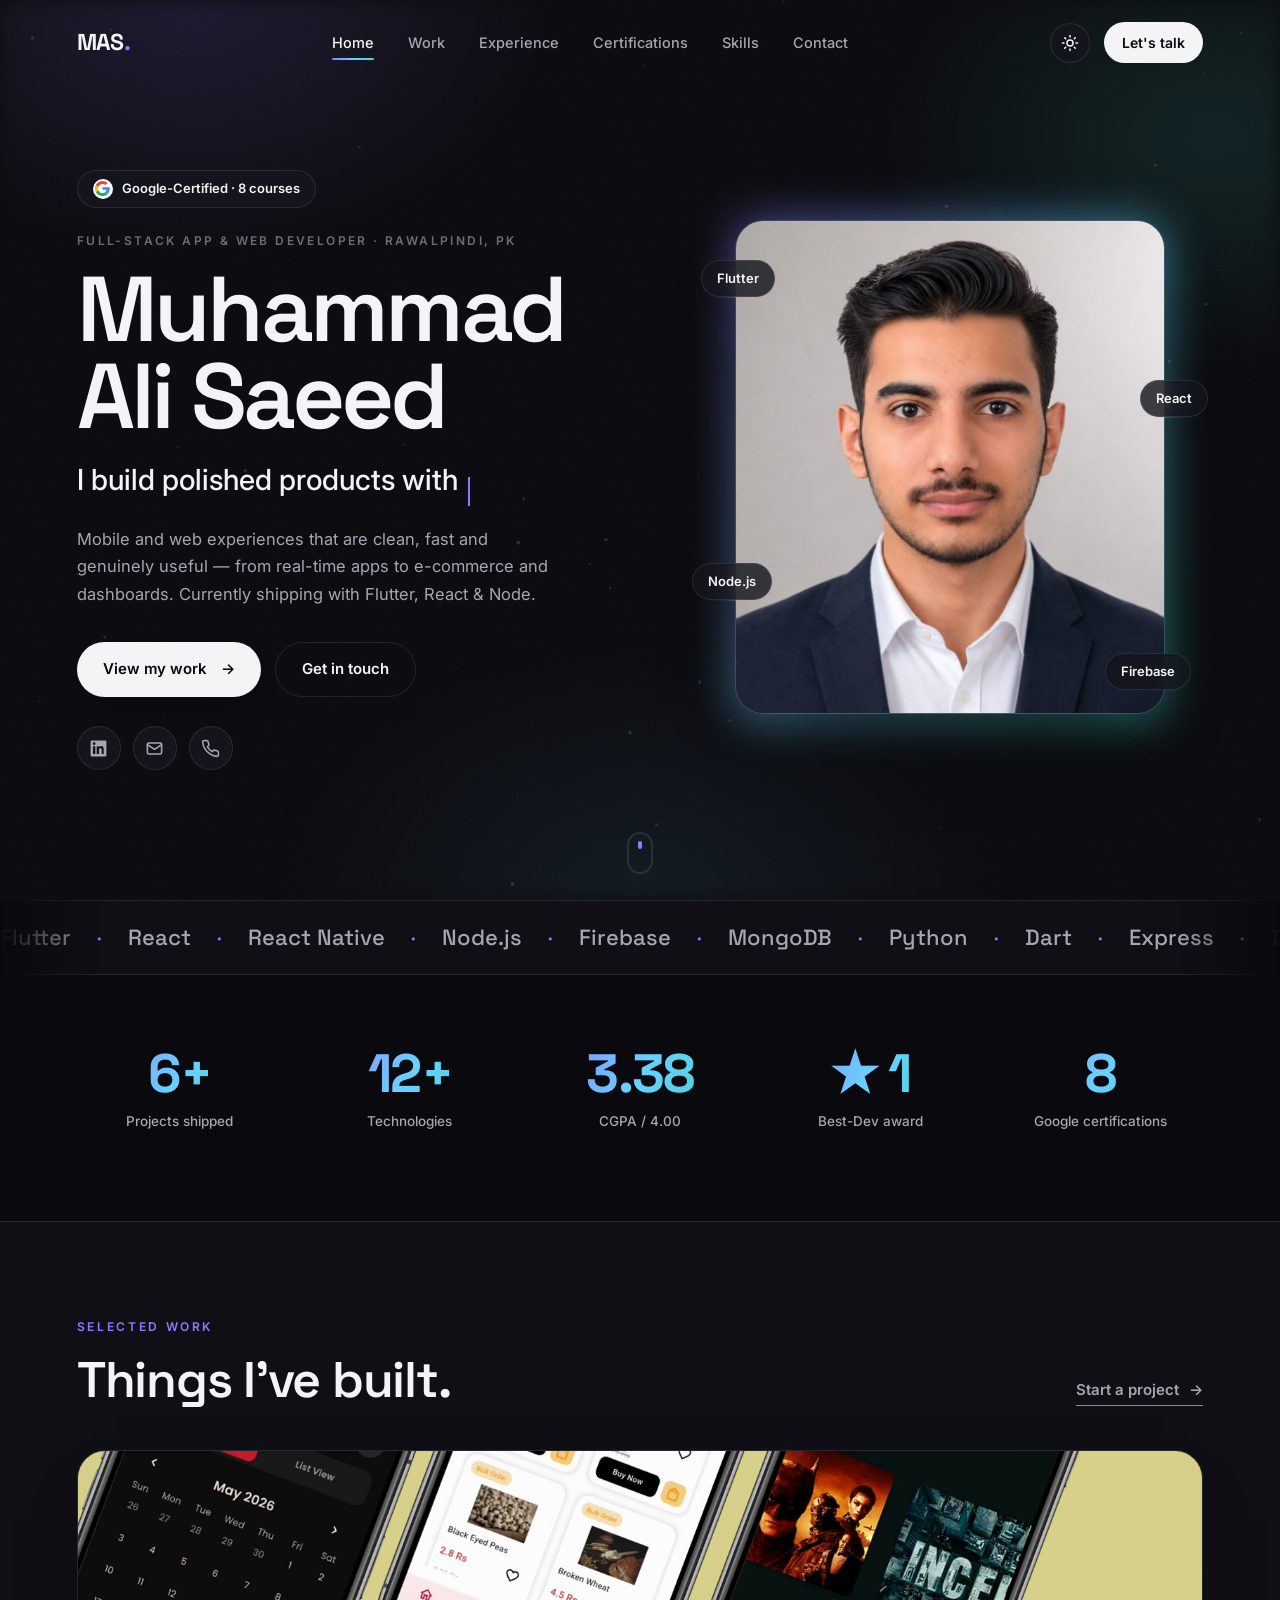
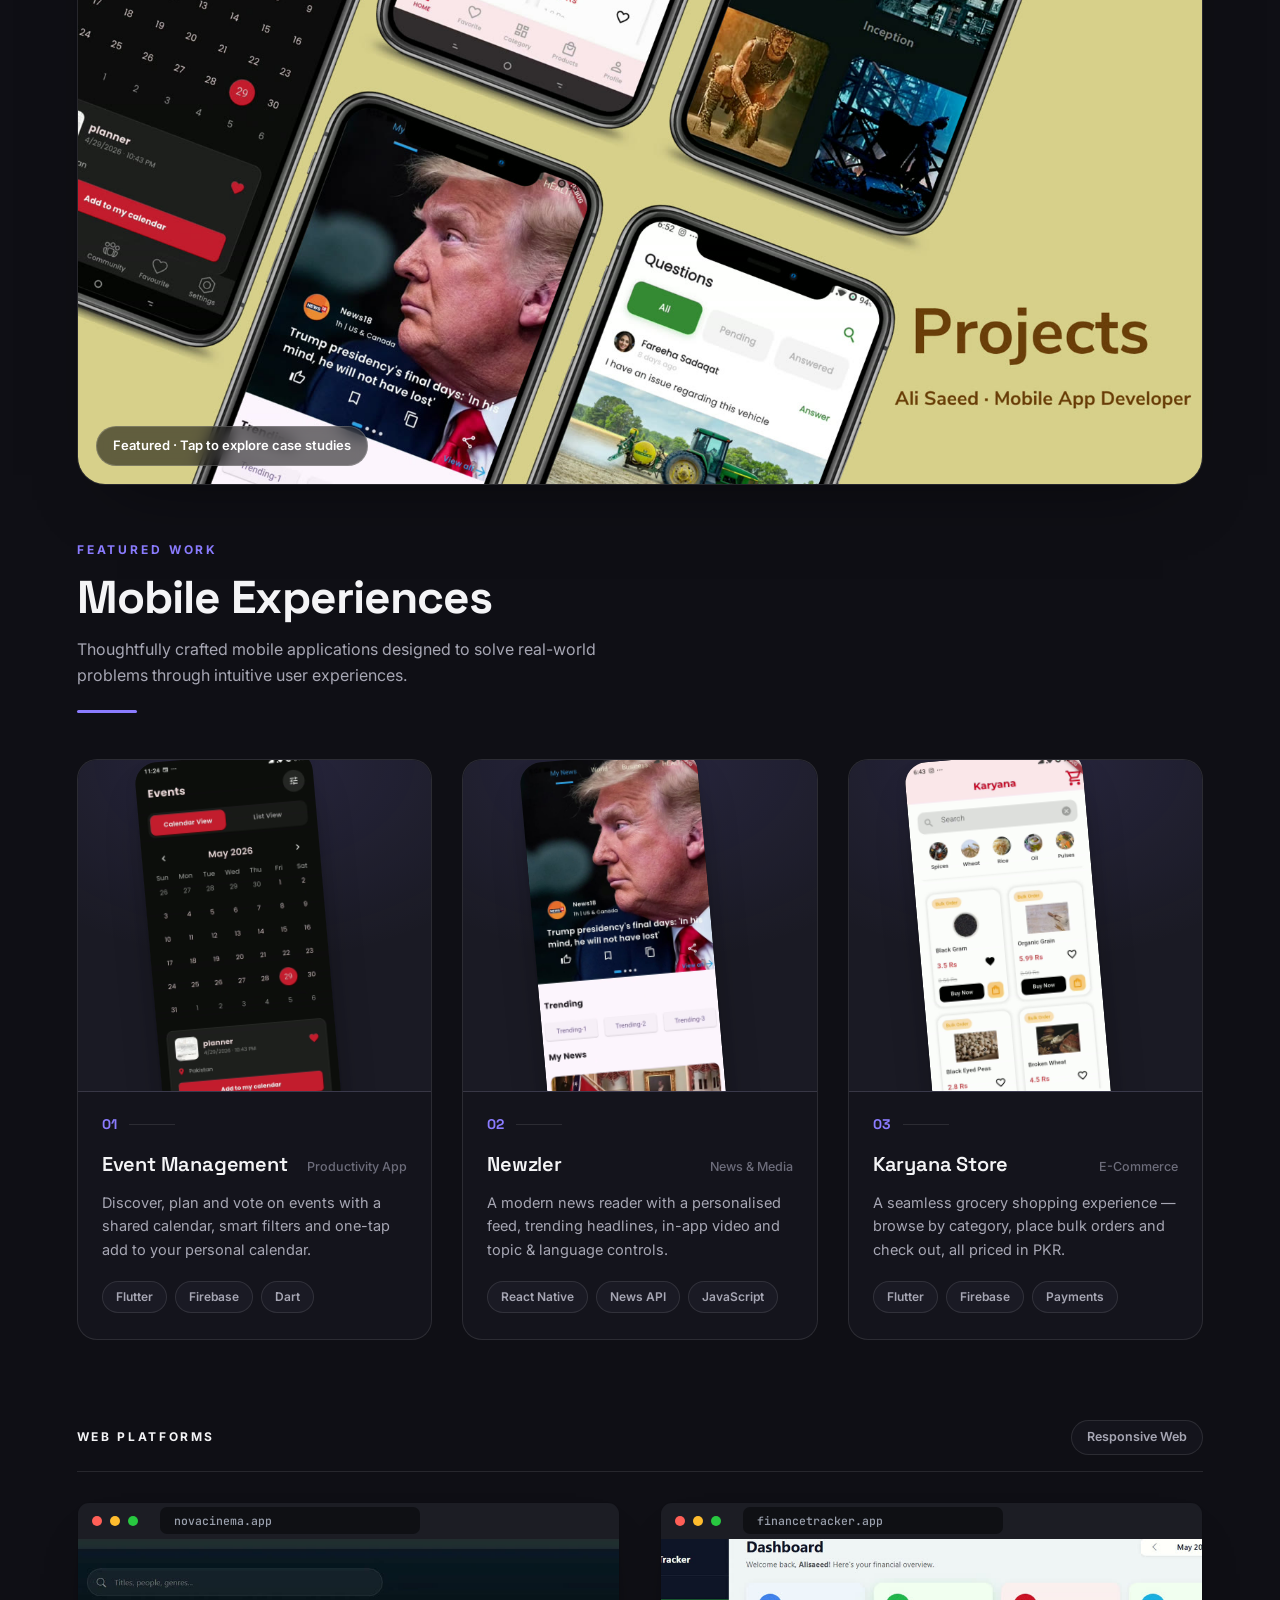
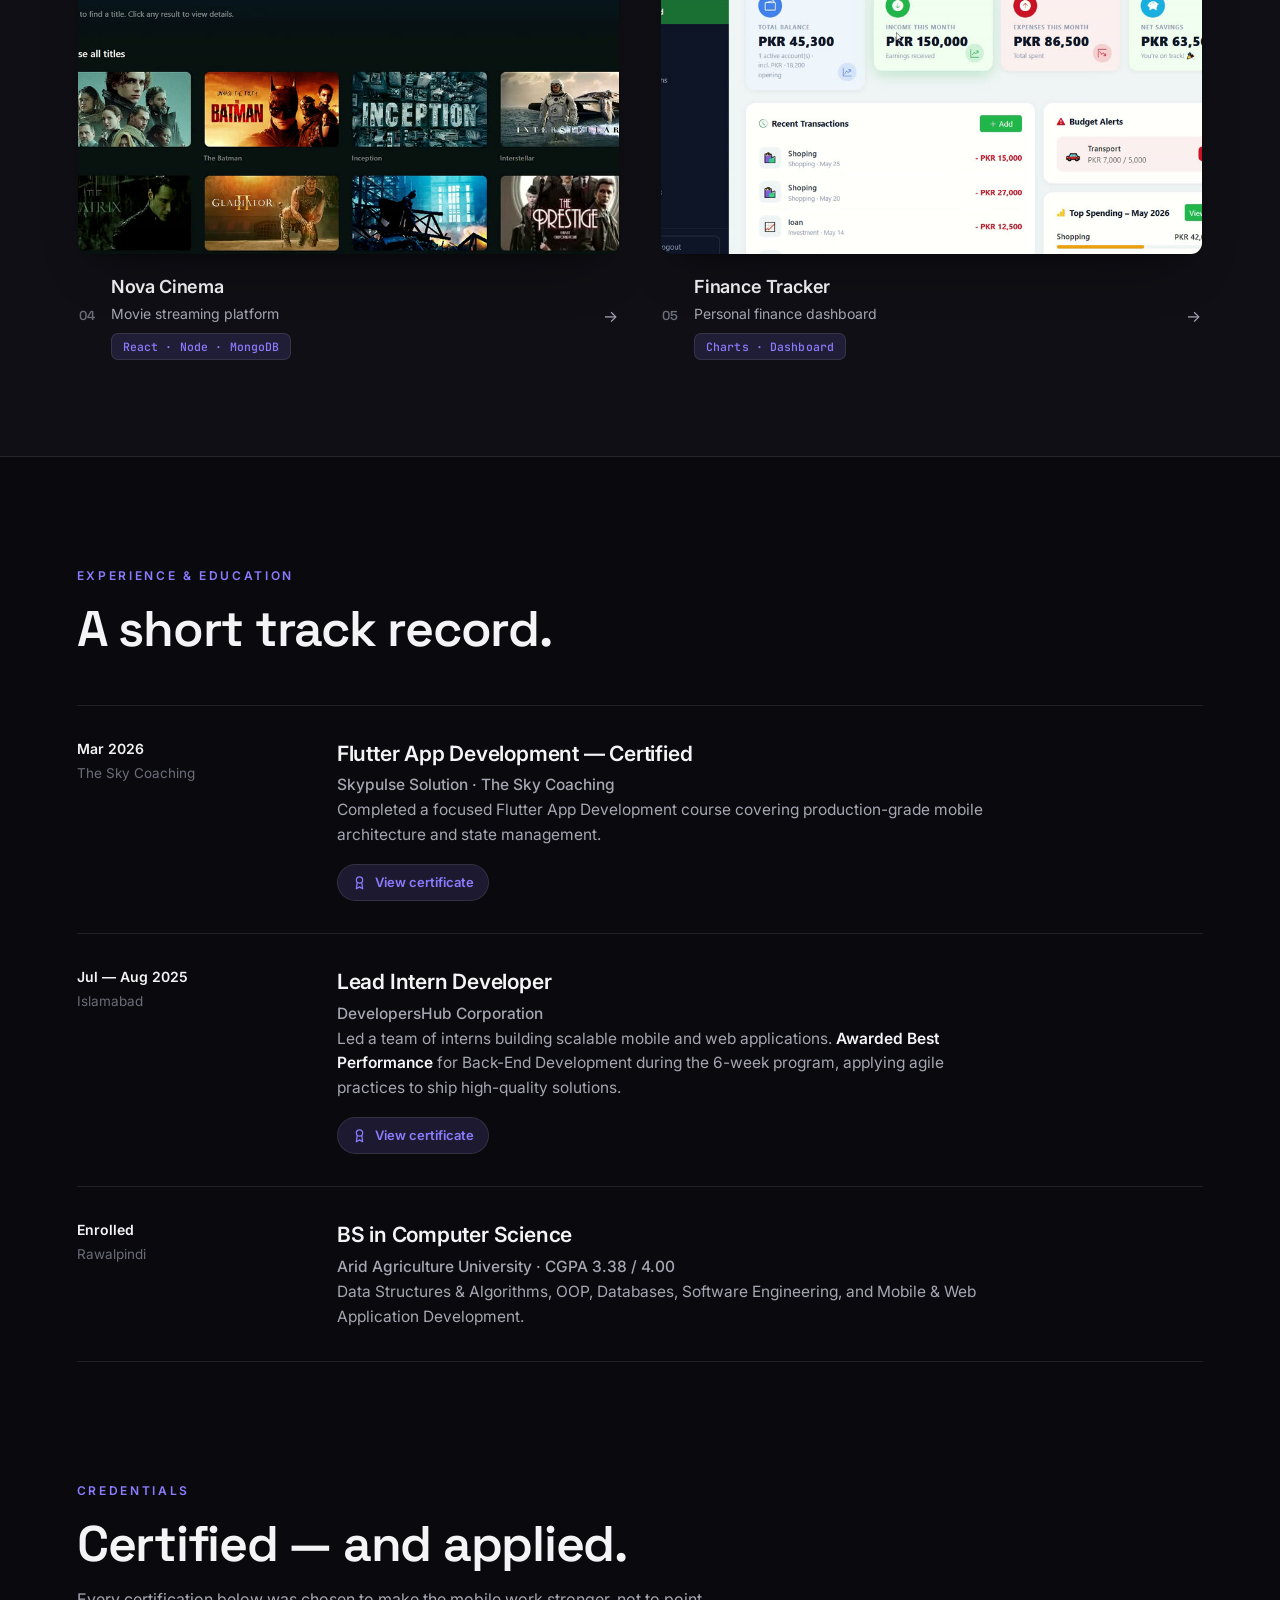
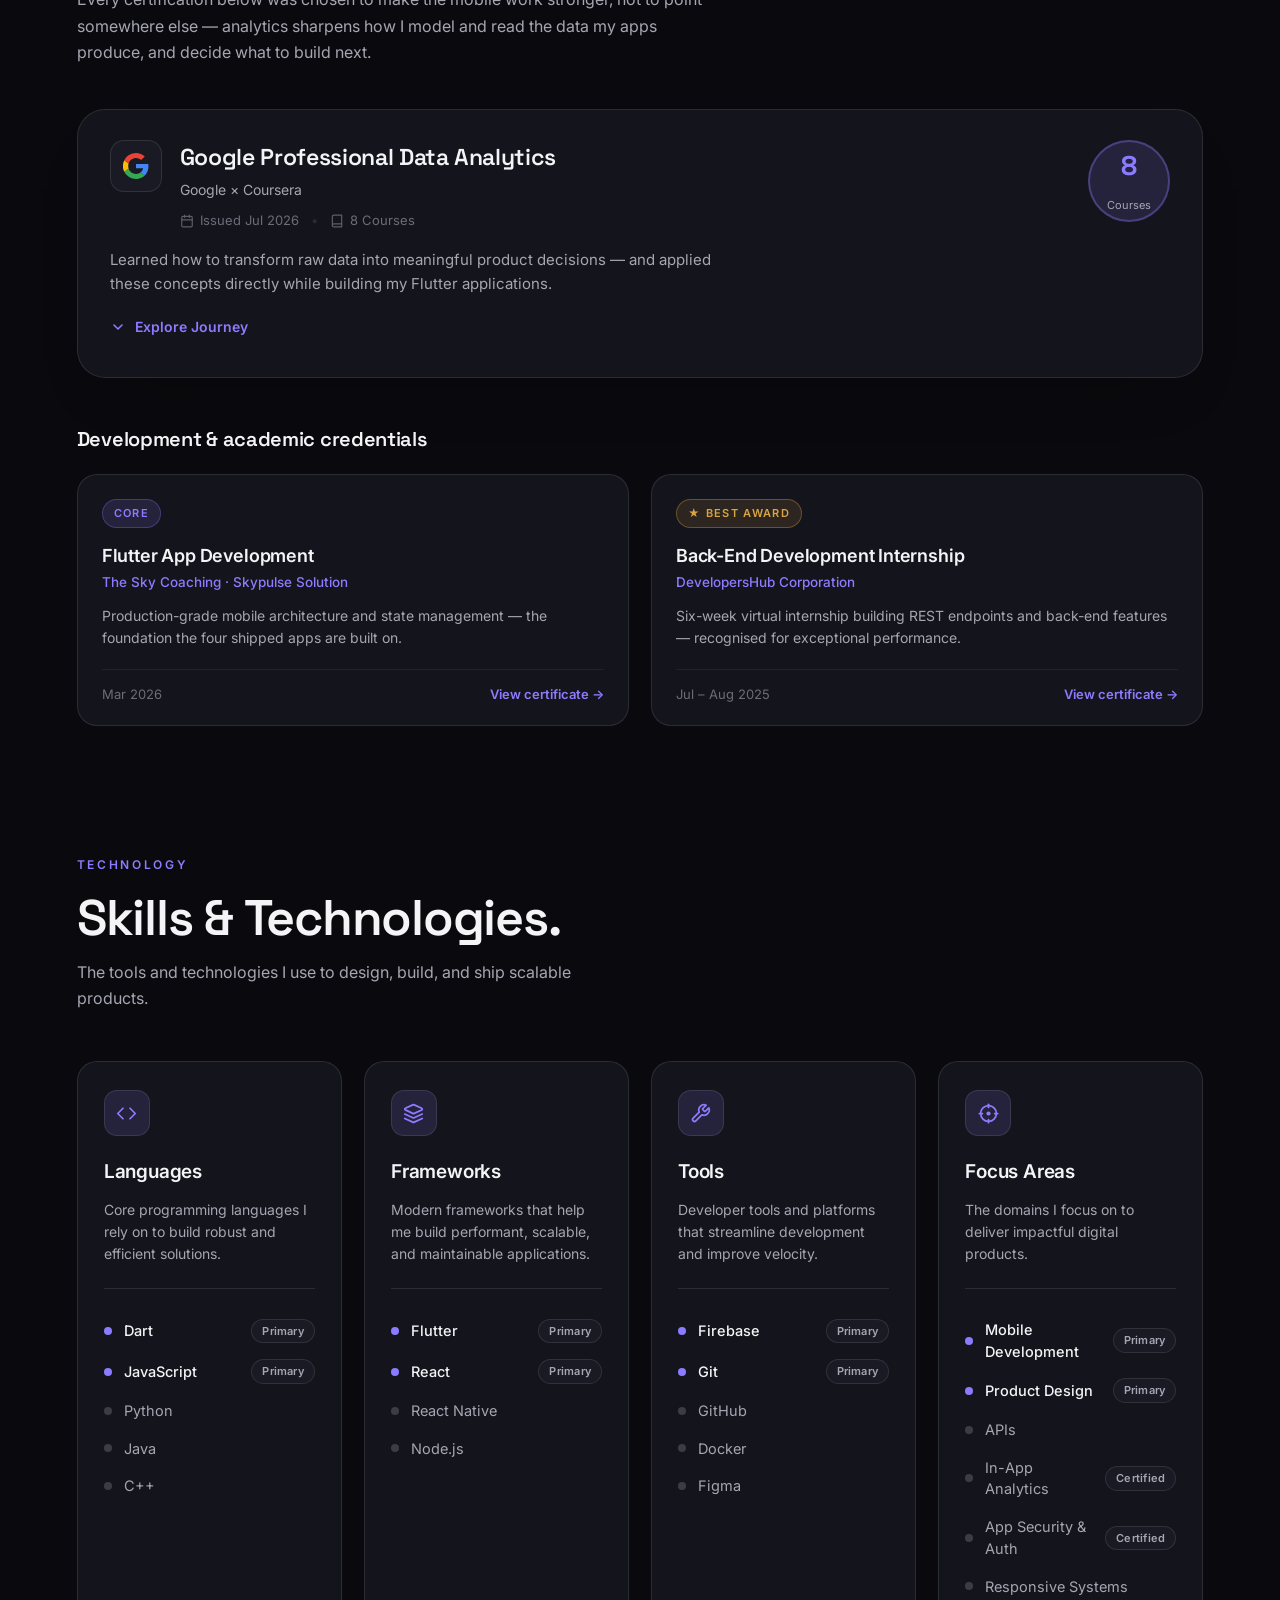
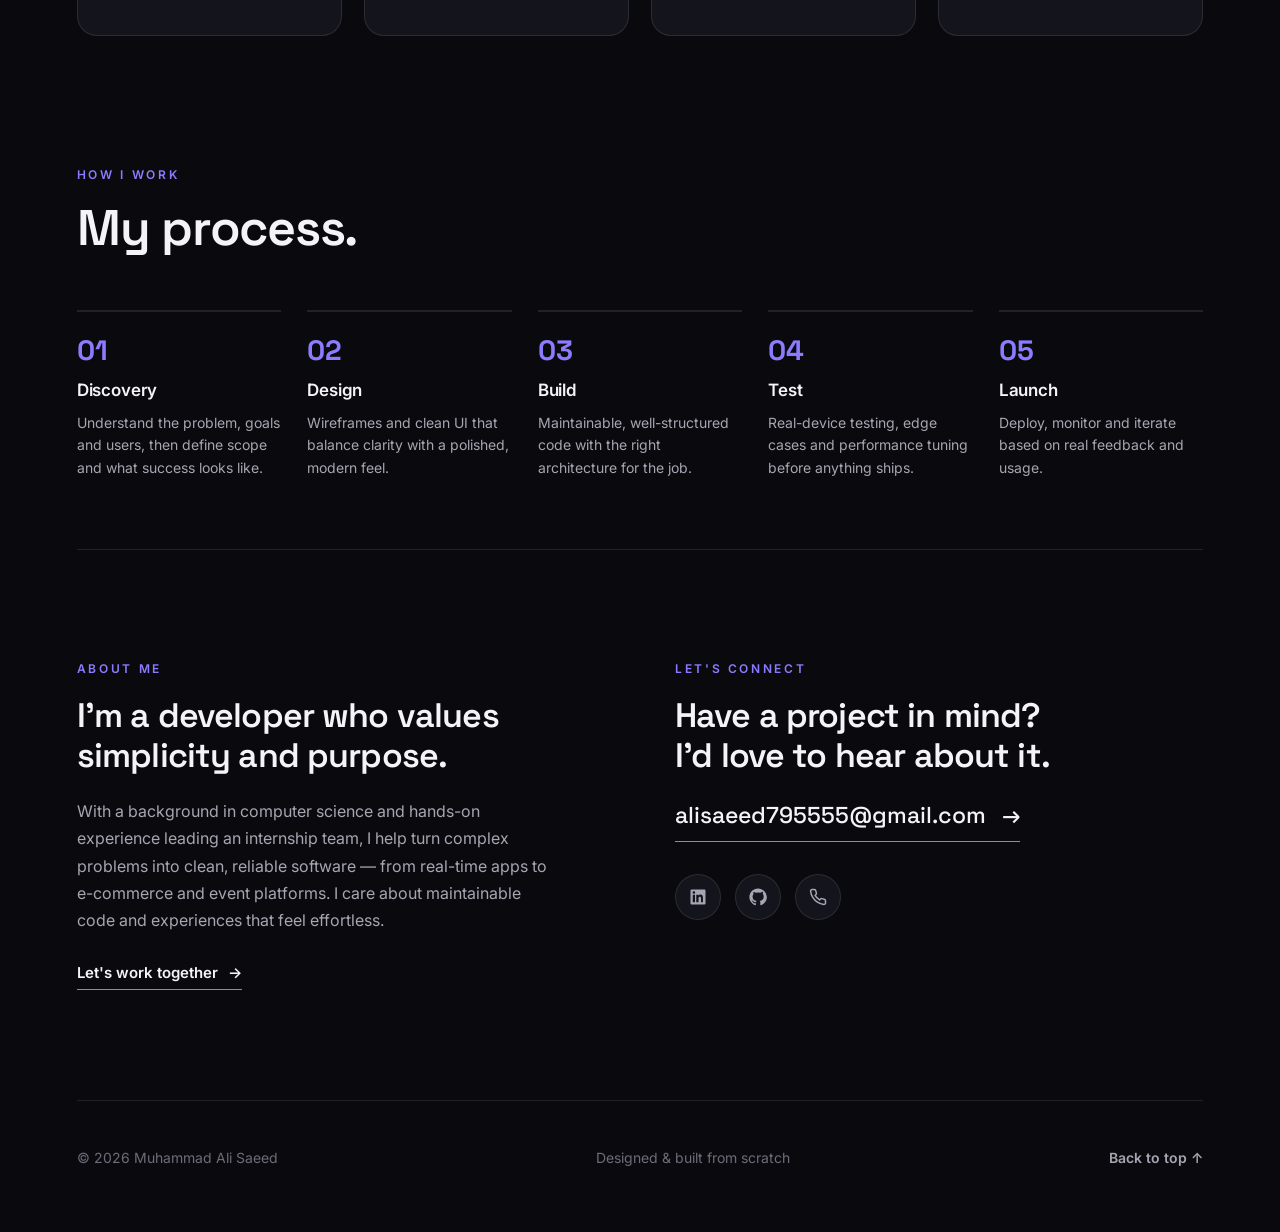
==== commit de257e5f: "Redesign certifications, mobile-responsive overhaul, and content updates - Add expandable Google "jo" ====
--- a/index.html
+++ b/index.html
@@ -27,8 +27,7 @@
   <script>
     (function () {
       try {
-        var t = localStorage.getItem('theme');
-        if (!t) t = matchMedia('(prefers-color-scheme: light)').matches ? 'light' : 'dark';
+        var t = localStorage.getItem('theme') || 'dark';
         document.documentElement.setAttribute('data-theme', t);
       } catch (e) {}
     })();
@@ -51,7 +50,9 @@
     <nav class="nav-links" id="navLinks" aria-label="Primary">
       <a href="#home" class="active">Home</a>
       <a href="#work">Work</a>
-      <a href="#about">About</a>
+      <a href="#experience">Experience</a>
+      <a href="#certifications">Certifications</a>
+      <a href="#skills">Skills</a>
       <a href="#contact">Contact</a>
     </nav>
     <div class="nav-actions">
@@ -70,9 +71,14 @@
     <!-- HERO -->
     <section class="hero" id="home">
       <div class="hero-text">
-        <span class="status-pill">
-          <span class="status-dot"></span> Available for new projects
-        </span>
+        <div class="hero-pills">
+          <a href="#certifications" class="gcert-pill" aria-label="Google-certified — see certifications">
+            <span class="gcert-logo" aria-hidden="true">
+              <svg viewBox="0 0 24 24" width="15" height="15"><path fill="#4285F4" d="M23.5 12.3c0-.9-.1-1.5-.2-2.2H12v4h6.6c-.1 1.1-.9 2.8-2.5 3.9l3.8 3c2.3-2.1 3.6-5.2 3.6-8.7z"/><path fill="#34A853" d="M12 24c3.2 0 6-1.1 8-2.9l-3.8-3c-1 .7-2.4 1.2-4.2 1.2-3.2 0-5.9-2.1-6.8-5l-4 3.1C3.2 21.3 7.3 24 12 24z"/><path fill="#FBBC05" d="M5.2 14.3a7.4 7.4 0 0 1 0-4.6l-4-3.1a12 12 0 0 0 0 10.8l4-3.1z"/><path fill="#EA4335" d="M12 4.7c2.3 0 3.8 1 4.7 1.8l3.4-3.3C18 1.2 15.2 0 12 0 7.3 0 3.2 2.7 1.2 6.6l4 3.1C6.1 6.8 8.8 4.7 12 4.7z"/></svg>
+            </span>
+            Google-Certified · 8 courses
+          </a>
+        </div>
         <p class="eyebrow">FULL-STACK APP &amp; WEB DEVELOPER · RAWALPINDI, PK</p>
         <h1 class="hero-name">
           <span class="line"><span>Muhammad</span></span>
@@ -94,16 +100,13 @@
           <a href="#contact" class="btn btn-ghost" data-magnetic>Get in touch</a>
         </div>
         <div class="hero-socials" aria-label="Social links">
-          <a href="https://github.com/ALISAEED-1" target="_blank" rel="noopener noreferrer" aria-label="GitHub">
-            <svg viewBox="0 0 24 24" width="19" height="19" fill="currentColor"><path d="M12 .5C5.7.5.5 5.7.5 12c0 5.1 3.3 9.4 7.9 10.9.6.1.8-.3.8-.6v-2c-3.2.7-3.9-1.4-3.9-1.4-.5-1.3-1.3-1.7-1.3-1.7-1.1-.7.1-.7.1-.7 1.2.1 1.8 1.2 1.8 1.2 1 1.8 2.8 1.3 3.5 1 .1-.8.4-1.3.7-1.6-2.6-.3-5.3-1.3-5.3-5.7 0-1.3.5-2.3 1.2-3.1-.1-.3-.5-1.5.1-3.1 0 0 1-.3 3.3 1.2a11.5 11.5 0 0 1 6 0C17.3 4.6 18.3 5 18.3 5c.6 1.6.2 2.8.1 3.1.8.8 1.2 1.8 1.2 3.1 0 4.4-2.7 5.4-5.3 5.7.4.4.8 1.1.8 2.2v3.3c0 .3.2.7.8.6 4.6-1.5 7.9-5.8 7.9-10.9C23.5 5.7 18.3.5 12 .5z"/></svg>
-          </a>
           <a href="https://www.linkedin.com/in/alisaeed-dev/" target="_blank" rel="noopener noreferrer" aria-label="LinkedIn">
             <svg viewBox="0 0 24 24" width="19" height="19" fill="currentColor"><path d="M20.5 2h-17A1.5 1.5 0 0 0 2 3.5v17A1.5 1.5 0 0 0 3.5 22h17a1.5 1.5 0 0 0 1.5-1.5v-17A1.5 1.5 0 0 0 20.5 2zM8 19H5V9h3v10zM6.5 7.7a1.7 1.7 0 1 1 0-3.5 1.7 1.7 0 0 1 0 3.5zM19 19h-3v-5.3c0-1.3-.5-2.1-1.6-2.1-.9 0-1.4.6-1.6 1.2-.1.2-.1.5-.1.8V19h-3V9h3v1.3a3 3 0 0 1 2.7-1.5c2 0 3.2 1.3 3.2 4V19z"/></svg>
           </a>
           <a href="mailto:alisaeed795555@gmail.com" aria-label="Email">
             <svg viewBox="0 0 24 24" width="19" height="19" fill="none" stroke="currentColor" stroke-width="2" stroke-linecap="round" stroke-linejoin="round"><rect x="3" y="5" width="18" height="14" rx="2"/><path d="m3 7 9 6 9-6"/></svg>
           </a>
-          <a href="tel:+923125359405" aria-label="Phone">
+          <a href="tel:+923125359405" class="copy-phone" data-phone="+92 312 5359405" aria-label="Call +92 312 5359405 — click to copy" title="+92 312 5359405">
             <svg viewBox="0 0 24 24" width="19" height="19" fill="none" stroke="currentColor" stroke-width="2" stroke-linecap="round" stroke-linejoin="round"><path d="M22 16.9v3a2 2 0 0 1-2.2 2 19.8 19.8 0 0 1-8.6-3.1 19.5 19.5 0 0 1-6-6 19.8 19.8 0 0 1-3.1-8.7A2 2 0 0 1 4.1 2h3a2 2 0 0 1 2 1.7c.1 1 .4 1.9.7 2.8a2 2 0 0 1-.5 2.1L8.1 9.9a16 16 0 0 0 6 6l1.3-1.3a2 2 0 0 1 2.1-.4c.9.3 1.8.6 2.8.7a2 2 0 0 1 1.7 2z"/></svg>
           </a>
         </div>
@@ -149,6 +152,10 @@
       <div class="stat">
         <b class="stat-num" data-count="1" data-prefix="★ ">0</b>
         <span>Best-Dev award</span>
+      </div>
+      <div class="stat">
+        <b class="stat-num" data-count="8">0</b>
+        <span>Google certifications</span>
       </div>
     </section>
 
@@ -280,11 +287,28 @@
     </section>
 
     <!-- EXPERIENCE -->
-    <section class="experience">
+    <section class="experience" id="experience">
       <p class="label">EXPERIENCE &amp; EDUCATION</p>
       <h2 class="section-title">A short track record.</h2>
 
       <div class="exp-list">
+        <div class="exp-item">
+          <div class="exp-when">
+            <span>Mar 2026</span>
+            <span class="exp-place">The Sky Coaching</span>
+          </div>
+          <div class="exp-what">
+            <h3>Flutter App Development — Certified</h3>
+            <p class="exp-org">Skypulse Solution · The Sky Coaching</p>
+            <p>Completed a focused Flutter App Development course covering production-grade mobile architecture and state management.</p>
+            <a class="cert-link" href="certificates/flutter-course.jpg" data-lightbox
+               data-title="Course Completion Certificate — Flutter App Development · The Sky Coaching / Skypulse Solution (Mar 2026)">
+              <svg viewBox="0 0 24 24" width="15" height="15" fill="none" stroke="currentColor" stroke-width="2" stroke-linecap="round" stroke-linejoin="round"><circle cx="12" cy="8" r="5"/><path d="M8.2 12.5 7 22l5-3 5 3-1.2-9.5"/></svg>
+              View certificate
+            </a>
+          </div>
+        </div>
+
         <div class="exp-item">
           <div class="exp-when">
             <span>Jul — Aug 2025</span>
@@ -308,23 +332,6 @@
 
         <div class="exp-item">
           <div class="exp-when">
-            <span>Mar 2026</span>
-            <span class="exp-place">The Sky Coaching</span>
-          </div>
-          <div class="exp-what">
-            <h3>Flutter App Development — Certified</h3>
-            <p class="exp-org">Skypulse Solution · The Sky Coaching</p>
-            <p>Completed a focused Flutter App Development course covering production-grade mobile architecture and state management.</p>
-            <a class="cert-link" href="certificates/flutter-course.jpg" data-lightbox
-               data-title="Course Completion Certificate — Flutter App Development · The Sky Coaching / Skypulse Solution (Mar 2026)">
-              <svg viewBox="0 0 24 24" width="15" height="15" fill="none" stroke="currentColor" stroke-width="2" stroke-linecap="round" stroke-linejoin="round"><circle cx="12" cy="8" r="5"/><path d="M8.2 12.5 7 22l5-3 5 3-1.2-9.5"/></svg>
-              View certificate
-            </a>
-          </div>
-        </div>
-
-        <div class="exp-item">
-          <div class="exp-when">
             <span>Enrolled</span>
             <span class="exp-place">Rawalpindi</span>
           </div>
@@ -337,8 +344,130 @@
       </div>
     </section>
 
+    <!-- CERTIFICATIONS -->
+    <section class="certs" id="certifications">
+      <div class="certs-head">
+        <p class="label">CREDENTIALS</p>
+        <h2 class="section-title">Certified — and applied.</h2>
+        <p class="certs-sub">
+          Every certification below was chosen to make the mobile work stronger, not to point
+          somewhere else — analytics sharpens how I model and read the data my apps produce, and
+          decide what to build next.
+        </p>
+      </div>
+
+      <!-- Google Data Analytics — journey card -->
+      <div class="jcard" id="gjourney">
+        <div class="jcard-top">
+          <span class="jcard-logo" aria-hidden="true">
+            <svg viewBox="0 0 24 24" width="26" height="26"><path fill="#4285F4" d="M23.5 12.3c0-.9-.1-1.5-.2-2.2H12v4h6.6c-.1 1.1-.9 2.8-2.5 3.9l3.8 3c2.3-2.1 3.6-5.2 3.6-8.7z"/><path fill="#34A853" d="M12 24c3.2 0 6-1.1 8-2.9l-3.8-3c-1 .7-2.4 1.2-4.2 1.2-3.2 0-5.9-2.1-6.8-5l-4 3.1C3.2 21.3 7.3 24 12 24z"/><path fill="#FBBC05" d="M5.2 14.3a7.4 7.4 0 0 1 0-4.6l-4-3.1a12 12 0 0 0 0 10.8l4-3.1z"/><path fill="#EA4335" d="M12 4.7c2.3 0 3.8 1 4.7 1.8l3.4-3.3C18 1.2 15.2 0 12 0 7.3 0 3.2 2.7 1.2 6.6l4 3.1C6.1 6.8 8.8 4.7 12 4.7z"/></svg>
+          </span>
+          <div class="jcard-info">
+            <h3>Google Professional Data Analytics</h3>
+            <p class="jcard-sub">Google × Coursera</p>
+            <div class="jcard-meta">
+              <span><svg viewBox="0 0 24 24" fill="none" stroke="currentColor" stroke-width="2" stroke-linecap="round" stroke-linejoin="round"><rect x="3" y="4" width="18" height="18" rx="2"/><path d="M16 2v4M8 2v4M3 10h18"/></svg> Issued Jul 2026</span>
+              <span class="jcard-sep" aria-hidden="true">•</span>
+              <span><svg viewBox="0 0 24 24" fill="none" stroke="currentColor" stroke-width="2" stroke-linecap="round" stroke-linejoin="round"><path d="M4 19.5A2.5 2.5 0 0 1 6.5 17H20"/><path d="M6.5 2H20v20H6.5A2.5 2.5 0 0 1 4 19.5v-15A2.5 2.5 0 0 1 6.5 2z"/></svg> 8 Courses</span>
+            </div>
+          </div>
+          <span class="jcard-badge" aria-hidden="true"><b>8</b><i>Courses</i></span>
+        </div>
+        <p class="jcard-desc">Learned how to transform raw data into meaningful product decisions — and applied these concepts directly while building my Flutter applications.</p>
+        <button class="jcard-toggle" id="journeyToggle" aria-expanded="false" aria-controls="journeyPanel">
+          <svg class="jt-chevron" viewBox="0 0 24 24" width="16" height="16" fill="none" stroke="currentColor" stroke-width="2.4" stroke-linecap="round" stroke-linejoin="round"><path d="m6 9 6 6 6-6"/></svg>
+          <span class="jt-label">Explore Journey</span>
+        </button>
+
+        <div class="jcard-journey" id="journeyPanel" role="region" aria-label="Course journey">
+          <div class="jcard-journey-inner">
+            <ol class="jtimeline">
+              <li class="jstep">
+                <span class="jstep-node" aria-hidden="true"></span>
+                <div class="jstep-body"><h4>Foundations</h4><p>Data, Data, Everywhere</p></div>
+                <a class="jstep-verify" href="https://coursera.org/verify/X90ASRDPBFJF" target="_blank" rel="noopener noreferrer">Verify</a>
+              </li>
+              <li class="jstep">
+                <span class="jstep-node" aria-hidden="true"></span>
+                <div class="jstep-body"><h4>Ask Questions</h4><p>Ask Questions to Make Data-Driven Decisions</p></div>
+                <a class="jstep-verify" href="https://coursera.org/verify/MZ2W6IH3IBFF" target="_blank" rel="noopener noreferrer">Verify</a>
+              </li>
+              <li class="jstep">
+                <span class="jstep-node" aria-hidden="true"></span>
+                <div class="jstep-body"><h4>Data Preparation</h4><p>Prepare Data for Exploration</p></div>
+                <a class="jstep-verify" href="https://coursera.org/verify/4S5BUFIYN9WY" target="_blank" rel="noopener noreferrer">Verify</a>
+              </li>
+              <li class="jstep">
+                <span class="jstep-node" aria-hidden="true"></span>
+                <div class="jstep-body"><h4>Data Cleaning</h4><p>Process Data from Dirty to Clean</p></div>
+                <a class="jstep-verify" href="https://coursera.org/verify/C4DOAEVJA3JO" target="_blank" rel="noopener noreferrer">Verify</a>
+              </li>
+              <li class="jstep">
+                <span class="jstep-node" aria-hidden="true"></span>
+                <div class="jstep-body"><h4>Analysis</h4><p>Analyze Data to Answer Questions</p></div>
+                <a class="jstep-verify" href="https://coursera.org/verify/ID97Q1F8VYFK" target="_blank" rel="noopener noreferrer">Verify</a>
+              </li>
+              <li class="jstep">
+                <span class="jstep-node" aria-hidden="true"></span>
+                <div class="jstep-body"><h4>Visualisation</h4><p>Share Data Through the Art of Visualization</p></div>
+                <a class="jstep-verify" href="https://coursera.org/verify/GGYUXQWQ4BB1" target="_blank" rel="noopener noreferrer">Verify</a>
+              </li>
+              <li class="jstep">
+                <span class="jstep-node" aria-hidden="true"></span>
+                <div class="jstep-body"><h4>Python</h4><p>Introduction to Data Analysis Using Python</p></div>
+                <a class="jstep-verify" href="https://coursera.org/verify/PD50QTRD4OXN" target="_blank" rel="noopener noreferrer">Verify</a>
+              </li>
+              <li class="jstep">
+                <span class="jstep-node" aria-hidden="true"></span>
+                <div class="jstep-body"><h4>Capstone</h4><p>Data Analytics Capstone: Complete a Case Study</p></div>
+                <a class="jstep-verify" href="https://coursera.org/verify/WCVCH75OXJQ3" target="_blank" rel="noopener noreferrer">Verify</a>
+              </li>
+              <li class="jstep jstep--applied">
+                <span class="jstep-node jstep-node--star" aria-hidden="true">
+                  <svg viewBox="0 0 24 24" width="12" height="12" fill="currentColor"><path d="M12 2l2.9 6.3 6.9.7-5.1 4.6 1.4 6.8L12 17.8 5.9 20.4l1.4-6.8L2.2 9l6.9-.7z"/></svg>
+                </span>
+                <div class="jstep-body jstep-applied-body">
+                  <h4>Applied in Flutter Projects</h4>
+                  <div class="japplied-chips">
+                    <span><svg viewBox="0 0 24 24" fill="none" stroke="currentColor" stroke-width="2" stroke-linecap="round" stroke-linejoin="round"><ellipse cx="12" cy="5" rx="9" ry="3"/><path d="M3 5v14a9 3 0 0 0 18 0V5M3 12a9 3 0 0 0 18 0"/></svg> Firestore data modelling</span>
+                    <span><svg viewBox="0 0 24 24" fill="none" stroke="currentColor" stroke-width="2" stroke-linecap="round" stroke-linejoin="round"><path d="M3 3v18h18"/><rect x="7" y="12" width="3" height="6"/><rect x="13" y="8" width="3" height="10"/></svg> Dashboard analytics</span>
+                    <span><svg viewBox="0 0 24 24" fill="none" stroke="currentColor" stroke-width="2" stroke-linecap="round" stroke-linejoin="round"><circle cx="12" cy="8" r="4"/><path d="M4 21v-1a6 6 0 0 1 12 0v1"/></svg> User engagement tracking</span>
+                    <span><svg viewBox="0 0 24 24" fill="none" stroke="currentColor" stroke-width="2" stroke-linecap="round" stroke-linejoin="round"><path d="M21 12a9 9 0 1 1-9-9v9z"/><path d="M12 3a9 9 0 0 1 9 9h-9z"/></svg> Chart visualisations</span>
+                    <span><svg viewBox="0 0 24 24" fill="none" stroke="currentColor" stroke-width="2" stroke-linecap="round" stroke-linejoin="round"><path d="M9 18h6M10 22h4M12 2a7 7 0 0 0-4 12.7c.6.5 1 1.3 1 2.1V17h6v-.2c0-.8.4-1.6 1-2.1A7 7 0 0 0 12 2z"/></svg> Feature decision making</span>
+                  </div>
+                </div>
+              </li>
+            </ol>
+          </div>
+        </div>
+      </div>
+
+      <!-- Development & academic credentials -->
+      <h3 class="certs-sub-head">Development &amp; academic credentials</h3>
+      <div class="cert-cards">
+        <a class="ccard" href="certificates/flutter-course.jpg" data-lightbox
+           data-title="Course Completion Certificate — Flutter App Development · The Sky Coaching / Skypulse Solution (Mar 2026)">
+          <span class="ccard-tag ccard-tag--core">Core</span>
+          <h4>Flutter App Development</h4>
+          <p class="ccard-org">The Sky Coaching · Skypulse Solution</p>
+          <p class="ccard-desc">Production-grade mobile architecture and state management — the foundation the four shipped apps are built on.</p>
+          <span class="ccard-foot">Mar 2026 <i>View certificate →</i></span>
+        </a>
+
+        <a class="ccard" href="certificates/backend-internship.jpg" data-lightbox
+           data-title="Certificate of Achievement — Best Performance Award, Back-End Development · DevelopersHub Corporation (Jul–Aug 2025)">
+          <span class="ccard-tag ccard-tag--award">★ Best Award</span>
+          <h4>Back-End Development Internship</h4>
+          <p class="ccard-org">DevelopersHub Corporation</p>
+          <p class="ccard-desc">Six-week virtual internship building REST endpoints and back-end features — recognised for exceptional performance.</p>
+          <span class="ccard-foot">Jul – Aug 2025 <i>View certificate →</i></span>
+        </a>
+
+      </div>
+    </section>
+
     <!-- SKILLS -->
-    <section class="skills">
+    <section class="skills" id="skills">
       <div class="skills-head">
         <p class="label">TECHNOLOGY</p>
         <h2 class="section-title">Skills &amp; Technologies.</h2>
@@ -400,8 +529,43 @@
             <li class="primary"><span class="dot"></span><span class="name">Mobile Development</span><span class="tag">Primary</span></li>
             <li class="primary"><span class="dot"></span><span class="name">Product Design</span><span class="tag">Primary</span></li>
             <li><span class="dot"></span><span class="name">APIs</span></li>
+            <li><span class="dot"></span><span class="name">In-App Analytics</span><span class="tag">Certified</span></li>
+            <li><span class="dot"></span><span class="name">App Security &amp; Auth</span><span class="tag">Certified</span></li>
             <li><span class="dot"></span><span class="name">Responsive Systems</span></li>
           </ul>
+        </div>
+      </div>
+    </section>
+
+    <!-- PROCESS -->
+    <section class="process" id="process">
+      <p class="label">HOW I WORK</p>
+      <h2 class="section-title">My process.</h2>
+      <div class="process-steps">
+        <div class="process-step">
+          <span class="process-num">01</span>
+          <h3>Discovery</h3>
+          <p>Understand the problem, goals and users, then define scope and what success looks like.</p>
+        </div>
+        <div class="process-step">
+          <span class="process-num">02</span>
+          <h3>Design</h3>
+          <p>Wireframes and clean UI that balance clarity with a polished, modern feel.</p>
+        </div>
+        <div class="process-step">
+          <span class="process-num">03</span>
+          <h3>Build</h3>
+          <p>Maintainable, well-structured code with the right architecture for the job.</p>
+        </div>
+        <div class="process-step">
+          <span class="process-num">04</span>
+          <h3>Test</h3>
+          <p>Real-device testing, edge cases and performance tuning before anything ships.</p>
+        </div>
+        <div class="process-step">
+          <span class="process-num">05</span>
+          <h3>Launch</h3>
+          <p>Deploy, monitor and iterate based on real feedback and usage.</p>
         </div>
       </div>
     </section>
@@ -433,7 +597,7 @@
           <a href="https://github.com/ALISAEED-1" target="_blank" rel="noopener noreferrer" aria-label="GitHub">
             <svg viewBox="0 0 24 24" width="18" height="18" fill="currentColor"><path d="M12 .5C5.7.5.5 5.7.5 12c0 5.1 3.3 9.4 7.9 10.9.6.1.8-.3.8-.6v-2c-3.2.7-3.9-1.4-3.9-1.4-.5-1.3-1.3-1.7-1.3-1.7-1.1-.7.1-.7.1-.7 1.2.1 1.8 1.2 1.8 1.2 1 1.8 2.8 1.3 3.5 1 .1-.8.4-1.3.7-1.6-2.6-.3-5.3-1.3-5.3-5.7 0-1.3.5-2.3 1.2-3.1-.1-.3-.5-1.5.1-3.1 0 0 1-.3 3.3 1.2a11.5 11.5 0 0 1 6 0C17.3 4.6 18.3 5 18.3 5c.6 1.6.2 2.8.1 3.1.8.8 1.2 1.8 1.2 3.1 0 4.4-2.7 5.4-5.3 5.7.4.4.8 1.1.8 2.2v3.3c0 .3.2.7.8.6 4.6-1.5 7.9-5.8 7.9-10.9C23.5 5.7 18.3.5 12 .5z"/></svg>
           </a>
-          <a href="tel:+923125359405" aria-label="Phone">
+          <a href="tel:+923125359405" class="copy-phone" data-phone="+92 312 5359405" aria-label="Call +92 312 5359405 — click to copy" title="+92 312 5359405">
             <svg viewBox="0 0 24 24" width="18" height="18" fill="none" stroke="currentColor" stroke-width="2" stroke-linecap="round" stroke-linejoin="round"><path d="M22 16.9v3a2 2 0 0 1-2.2 2 19.8 19.8 0 0 1-8.6-3.1 19.5 19.5 0 0 1-6-6 19.8 19.8 0 0 1-3.1-8.7A2 2 0 0 1 4.1 2h3a2 2 0 0 1 2 1.7c.1 1 .4 1.9.7 2.8a2 2 0 0 1-.5 2.1L8.1 9.9a16 16 0 0 0 6 6l1.3-1.3a2 2 0 0 1 2.1-.4c.9.3 1.8.6 2.8.7a2 2 0 0 1 1.7 2z"/></svg>
           </a>
         </div>
--- a/styles.css
+++ b/styles.css
@@ -306,7 +306,7 @@
 }
 .portrait-img {
   position: relative; z-index: 1;
-  width: 100%; aspect-ratio: 4 / 4.6;
+  width: 100%; height: auto; aspect-ratio: 4 / 4.6;
   border-radius: var(--radius-xl);
   object-fit: cover; object-position: top center;
   border: 1px solid var(--line);
@@ -359,7 +359,7 @@
 /* ============ Stats ============ */
 .stats {
   width: min(var(--maxw), 88vw); margin: 0 auto;
-  display: grid; grid-template-columns: repeat(4, 1fr); gap: 24px;
+  display: grid; grid-template-columns: repeat(5, 1fr); gap: 24px;
   padding: 72px 0 10px;
 }
 .stat { text-align: center; }
@@ -378,7 +378,7 @@
   padding: 96px 0; margin-top: 80px;
   background: var(--bg-2);
 }
-.work-inner, .work-head, .experience, .skills, .about-connect {
+.work-inner, .work-head, .experience, .certs, .skills, .process, .about-connect {
   width: min(var(--maxw), 88vw); margin: 0 auto;
 }
 .work-head {
@@ -631,6 +631,235 @@
 }
 .lightbox-close:hover { background: rgba(255, 255, 255, .2); transform: rotate(90deg); }
 
+/* ============ Certifications ============ */
+.certs { padding: 100px 0 30px; }
+.certs-head { max-width: 640px; margin: 0 0 44px; }
+.certs-head .section-title { margin-bottom: 16px; }
+.certs-sub { font-size: 16px; line-height: 1.65; color: var(--text-2); margin: 0; }
+
+/* Google banner */
+.gbanner {
+  display: flex; align-items: center; gap: 20px;
+  background: var(--surface); border: 1px solid var(--line);
+  border-radius: var(--radius-lg); padding: 24px 28px; margin-bottom: 26px;
+  position: relative; overflow: hidden;
+}
+.gbanner::before {
+  content: ""; position: absolute; inset: 0 auto 0 0; width: 4px;
+  background: linear-gradient(180deg, #4285F4, #EA4335 33%, #FBBC05 66%, #34A853);
+}
+.gbanner-mark {
+  width: 58px; height: 58px; flex: none; display: grid; place-items: center;
+  background: #fff; border: 1px solid var(--line); border-radius: 15px;
+}
+.gbanner-body { flex: 1; min-width: 0; }
+.gbanner-body h3 {
+  font-family: 'Space Grotesk', sans-serif;
+  font-size: 21px; font-weight: 600; letter-spacing: -.015em; margin: 0 0 6px;
+}
+.gbanner-body p { font-size: 14.5px; line-height: 1.55; color: var(--text-2); margin: 0; }
+.gbanner-count { flex: none; text-align: center; padding-left: 18px; border-left: 1px solid var(--line); }
+.gbanner-count b {
+  font-family: 'Space Grotesk', sans-serif; display: block; font-size: 40px;
+  font-weight: 700; line-height: 1; letter-spacing: -.03em;
+  background: var(--grad); -webkit-background-clip: text; background-clip: text;
+  -webkit-text-fill-color: transparent;
+}
+.gbanner-count i {
+  display: block; margin-top: 6px; font-style: normal;
+  font-size: 11.5px; letter-spacing: .16em; text-transform: uppercase; color: var(--muted);
+}
+
+/* Track cards */
+/* ---- Google journey card ---- */
+.jcard {
+  background: var(--surface); border: 1px solid var(--line); border-radius: var(--radius-xl);
+  padding: 30px 32px 36px; margin-bottom: 22px;
+  box-shadow: 0 30px 70px -50px rgba(var(--shadow-color), .55);
+}
+.jcard-top { display: flex; align-items: flex-start; gap: 18px; }
+.jcard-logo {
+  width: 52px; height: 52px; flex: none; display: grid; place-items: center;
+  background: var(--surface-2); border: 1px solid var(--line); border-radius: 14px;
+}
+.jcard-info { flex: 1; min-width: 0; }
+.jcard-info h3 {
+  font-family: 'Space Grotesk', sans-serif; font-size: clamp(19px, 2.3vw, 23px);
+  font-weight: 600; letter-spacing: -.015em; margin: 0 0 4px;
+}
+.jcard-sub { font-size: 14px; color: var(--text-2); margin: 0 0 11px; }
+.jcard-meta { display: flex; align-items: center; flex-wrap: wrap; gap: 6px 12px; font-size: 13px; color: var(--muted); }
+.jcard-meta > span { display: inline-flex; align-items: center; gap: 6px; }
+.jcard-meta svg { width: 14px; height: 14px; opacity: .85; }
+.jcard-sep { color: var(--line); }
+.jcard-badge {
+  flex: none; width: 82px; height: 82px; border-radius: 50%;
+  display: grid; place-items: center; text-align: center; line-height: 1;
+  border: 2px solid color-mix(in srgb, var(--accent) 35%, transparent);
+  background: var(--accent-soft);
+}
+.jcard-badge b { display: block; font-family: 'Space Grotesk', sans-serif; font-size: 27px; font-weight: 700; color: var(--accent); }
+.jcard-badge i { font-style: normal; font-size: 11px; color: var(--text-2); margin-top: 3px; }
+.jcard-desc { font-size: 15px; line-height: 1.6; color: var(--text-2); margin: 18px 0 0; max-width: 620px; }
+.jcard-toggle {
+  display: inline-flex; align-items: center; gap: 9px; margin-top: 16px;
+  font-size: 14px; font-weight: 600; color: var(--accent);
+  background: none; border: 0; cursor: pointer; padding: 6px 0; font-family: inherit;
+}
+.jcard-toggle:hover { color: color-mix(in srgb, var(--accent) 78%, var(--text)); }
+.jt-chevron { transition: transform .45s var(--easing); }
+.jcard.open .jt-chevron { transform: rotate(180deg); }
+
+/* Expandable timeline (animated) */
+.jcard-journey { overflow: hidden; max-height: 0; transition: max-height .6s var(--easing); }
+.jcard.open .jcard-journey { max-height: 1050px; }
+.jtimeline { list-style: none; margin: 0; padding: 20px 0 4px; position: relative; }
+.jstep {
+  position: relative; display: flex; align-items: center; gap: 14px;
+  padding: 15px 2px 15px 32px; border-bottom: 1px solid var(--line-2);
+  opacity: 0; transform: translateY(8px);
+}
+.jcard.open .jstep { opacity: 1; transform: none; transition: opacity .5s ease, transform .5s var(--easing); }
+.jcard.open .jstep:nth-child(2) { transition-delay: .04s; }
+.jcard.open .jstep:nth-child(3) { transition-delay: .08s; }
+.jcard.open .jstep:nth-child(4) { transition-delay: .12s; }
+.jcard.open .jstep:nth-child(5) { transition-delay: .16s; }
+.jcard.open .jstep:nth-child(6) { transition-delay: .20s; }
+.jcard.open .jstep:nth-child(7) { transition-delay: .24s; }
+.jcard.open .jstep:nth-child(8) { transition-delay: .28s; }
+.jcard.open .jstep:nth-child(9) { transition-delay: .32s; }
+.jstep:last-child { border-bottom: 0; }
+.jstep-node {
+  position: absolute; left: 1px; top: 21px; z-index: 1;
+  width: 15px; height: 15px; border-radius: 50%;
+  background: var(--surface); border: 2px solid color-mix(in srgb, var(--accent) 55%, var(--line));
+}
+.jstep:not(:last-child)::before {
+  content: ''; position: absolute; left: 7px; top: 21px; bottom: -22px; width: 2px;
+  background: var(--line); z-index: 0;
+}
+.jstep-body { flex: 1; min-width: 0; }
+.jstep-body h4 { font-size: 15.5px; font-weight: 600; margin: 0 0 2px; letter-spacing: -.01em; }
+.jstep-body p { font-size: 13.5px; line-height: 1.4; color: var(--text-2); margin: 0; }
+.jstep-verify {
+  flex: none; font-size: 11px; font-weight: 600; letter-spacing: .06em; text-transform: uppercase;
+  color: var(--accent); text-decoration: none; padding: 5px 13px; border-radius: 999px;
+  border: 1px solid color-mix(in srgb, var(--accent) 28%, transparent);
+  transition: background .25s ease, color .25s ease;
+}
+.jstep-verify:hover { background: var(--accent); color: var(--on-accent); }
+.jstep--applied { align-items: flex-start; padding-top: 22px; border-bottom: 0; }
+.jstep-node--star {
+  top: 16px; left: -5px; width: 26px; height: 26px;
+  background: var(--accent); border: 0; color: #fff;
+  display: grid; place-items: center;
+  box-shadow: 0 0 0 5px color-mix(in srgb, var(--accent) 16%, transparent);
+}
+.jstep-applied-body h4 { color: var(--accent); font-size: 16px; margin-bottom: 14px; }
+.japplied-chips { display: flex; flex-wrap: wrap; gap: 11px 22px; }
+.japplied-chips span { display: inline-flex; align-items: center; gap: 7px; font-size: 13px; color: var(--text-2); }
+.japplied-chips svg { width: 16px; height: 16px; flex: none; color: var(--accent); }
+
+.cert-tracks { display: grid; grid-template-columns: 1fr; gap: 22px; }
+.ctrack {
+  background: var(--surface); border: 1px solid var(--line); border-radius: var(--radius-lg);
+  padding: 26px 26px 22px; display: flex; flex-direction: column;
+  transition: transform .3s var(--easing), border-color .3s ease, box-shadow .3s ease;
+}
+.ctrack:hover {
+  transform: translateY(-4px);
+  border-color: color-mix(in srgb, var(--accent) 45%, var(--line));
+  box-shadow: 0 26px 54px -34px rgba(var(--shadow-color), .6);
+}
+.ctrack-head { display: flex; align-items: center; gap: 14px; margin-bottom: 18px; }
+.ctrack-head > div { flex: 1; min-width: 0; }
+.ctrack-ico {
+  width: 42px; height: 42px; flex: none; display: grid; place-items: center;
+  color: var(--accent); background: var(--accent-soft);
+  border: 1px solid var(--line); border-radius: 12px;
+}
+.ctrack-ico svg { width: 20px; height: 20px; }
+.ctrack h3 { font-size: 18px; font-weight: 600; margin: 0 0 3px; letter-spacing: -.01em; }
+.ctrack-meta { font-size: 12.5px; color: var(--muted); margin: 0; }
+.ctrack-pill {
+  flex: none; font-family: 'Space Grotesk', sans-serif; font-size: 15px; font-weight: 700;
+  min-width: 32px; height: 32px; display: grid; place-items: center; padding: 0 9px;
+  color: var(--accent); background: var(--accent-soft);
+  border: 1px solid color-mix(in srgb, var(--accent) 30%, transparent); border-radius: 999px;
+}
+.ctrack-apply {
+  font-size: 14px; line-height: 1.62; color: var(--text-2); margin: 0 0 18px;
+  padding: 14px 16px; background: var(--surface-2);
+  border: 1px solid var(--line-2); border-left: 2px solid var(--accent);
+  border-radius: 10px;
+}
+.ctrack-apply b { color: var(--text); font-weight: 600; }
+
+.cert-list { list-style: none; margin: 0; padding: 16px 0 0; border-top: 1px solid var(--line-2); display: grid; grid-template-columns: 1fr 1fr; column-gap: 40px; }
+.cert-list li {
+  display: flex; align-items: baseline; gap: 12px;
+  padding: 8px 0; border-bottom: 1px solid var(--line-2);
+}
+.cert-list li:last-child { border-bottom: 0; padding-bottom: 0; }
+.cert-list li > span { flex: 1; font-size: 13.8px; line-height: 1.45; color: var(--text-2); }
+.cert-list li > a {
+  flex: none; font-size: 11.5px; font-weight: 600; letter-spacing: .06em; text-transform: uppercase;
+  color: var(--accent); text-decoration: none; padding: 3px 9px; border-radius: 999px;
+  border: 1px solid color-mix(in srgb, var(--accent) 28%, transparent);
+  transition: background .25s ease, color .25s ease;
+}
+.cert-list li > a:hover { background: var(--accent); color: var(--on-accent); }
+
+/* Development & academic cards */
+.certs-sub-head {
+  font-family: 'Space Grotesk', sans-serif;
+  font-size: 20px; font-weight: 600; letter-spacing: -.015em;
+  margin: 46px 0 20px;
+}
+.cert-cards { display: grid; grid-template-columns: repeat(2, 1fr); gap: 22px; }
+.ccard {
+  position: relative; display: flex; flex-direction: column; text-decoration: none; color: inherit;
+  background: var(--surface); border: 1px solid var(--line); border-radius: var(--radius-lg);
+  padding: 24px 24px 20px;
+  transition: transform .3s var(--easing), border-color .3s ease, box-shadow .3s ease;
+}
+.ccard:hover {
+  transform: translateY(-4px);
+  border-color: color-mix(in srgb, var(--accent) 45%, var(--line));
+  box-shadow: 0 26px 54px -34px rgba(var(--shadow-color), .6);
+}
+.ccard-tag {
+  align-self: flex-start; font-size: 11px; font-weight: 600; letter-spacing: .12em;
+  text-transform: uppercase; color: var(--muted);
+  background: var(--surface-2); border: 1px solid var(--line);
+  padding: 5px 11px; border-radius: 999px; margin-bottom: 16px;
+}
+.ccard-tag--core { color: var(--accent); background: var(--accent-soft); border-color: color-mix(in srgb, var(--accent) 30%, transparent); }
+.ccard-tag--award { color: #d9a441; background: rgba(217, 164, 65, .12); border-color: rgba(217, 164, 65, .35); }
+.ccard h4 { font-size: 18px; font-weight: 600; margin: 0 0 5px; letter-spacing: -.01em; line-height: 1.3; }
+.ccard-org { font-size: 13.5px; color: var(--accent); font-weight: 500; margin: 0 0 12px; }
+.ccard-desc { font-size: 14px; line-height: 1.6; color: var(--text-2); margin: 0 0 20px; }
+.ccard-foot {
+  margin-top: auto; padding-top: 15px; border-top: 1px solid var(--line-2);
+  display: flex; align-items: center; justify-content: space-between; gap: 12px;
+  font-size: 13px; color: var(--muted);
+}
+.ccard-foot i { font-style: normal; font-weight: 600; color: var(--accent); }
+.ccard:hover .ccard-foot i { text-decoration: underline; }
+
+/* Hero Google pill */
+.hero-pills { display: flex; flex-wrap: wrap; align-items: center; gap: 10px; margin-bottom: 24px; }
+.hero-pills .status-pill { margin-bottom: 0; }
+.gcert-pill {
+  display: inline-flex; align-items: center; gap: 9px; text-decoration: none;
+  font-size: 13px; font-weight: 600; color: var(--text);
+  background: var(--surface); border: 1px solid var(--line);
+  padding: 8px 15px; border-radius: 999px;
+  transition: border-color .25s ease, transform .25s var(--easing);
+}
+.gcert-pill:hover { transform: translateY(-2px); border-color: color-mix(in srgb, var(--accent) 45%, var(--line)); }
+.gcert-logo { display: grid; place-items: center; width: 20px; height: 20px; background: #fff; border-radius: 50%; }
+
 /* ============ Skills ============ */
 .skills { padding: 100px 0 30px; }
 .skills-head { max-width: 560px; margin: 0 0 50px; }
@@ -670,6 +899,19 @@
   background: var(--surface-2); border: 1px solid var(--line); padding: 3px 10px; border-radius: 999px;
 }
 
+/* ============ Process ============ */
+.process { padding: 100px 0 30px; }
+.process .section-title { margin-bottom: 56px; }
+.process-steps { display: grid; grid-template-columns: repeat(5, 1fr); gap: 26px; }
+.process-step { padding-top: 24px; border-top: 2px solid var(--line); transition: border-color .3s ease; }
+.process-step:hover { border-color: var(--accent); }
+.process-num {
+  font-family: 'Space Grotesk', sans-serif; font-size: 28px; font-weight: 700;
+  color: var(--accent); display: block; margin-bottom: 14px; line-height: 1;
+}
+.process-step h3 { font-size: 17px; font-weight: 600; margin: 0 0 8px; letter-spacing: -.01em; }
+.process-step p { font-size: 14px; line-height: 1.6; color: var(--text-2); margin: 0; }
+
 /* ============ About + Connect ============ */
 .about-connect {
   display: grid; grid-template-columns: 1fr 1fr; gap: 70px;
@@ -698,6 +940,12 @@
   transition: background .25s ease, color .25s ease, transform .25s ease, border-color .25s ease;
 }
 .socials a:hover { background: var(--accent); color: var(--on-accent); border-color: var(--accent); transform: translateY(-3px); }
+.socials a { position: relative; }
+.socials a.copied::after {
+  content: "Number copied"; position: absolute; bottom: calc(100% + 10px); left: 50%; transform: translateX(-50%);
+  background: var(--text); color: var(--bg); font-size: 11px; font-weight: 600; white-space: nowrap;
+  padding: 5px 10px; border-radius: 7px; pointer-events: none; box-shadow: 0 8px 20px -8px rgba(var(--shadow-color), .5);
+}
 
 /* ============ Footer ============ */
 .footer {
@@ -710,14 +958,15 @@
 .footer-top:hover { color: var(--accent); }
 
 /* ============ Reveal on scroll ============ */
-.work-head, .project, .mcard, .exp-item, .skill-card, .about, .connect, .stat, .section-title {
+.work-head, .project, .mcard, .process-step, .exp-item, .skill-card, .ctrack, .ccard, .gbanner, .about, .connect, .stat, .section-title {
   opacity: 0; transform: translateY(28px);
   transition: opacity .8s var(--easing), transform .8s var(--easing);
 }
 .in { opacity: 1 !important; transform: translateY(0) !important; }
-.project:nth-child(2), .mcard:nth-child(2), .skill-card:nth-child(2), .exp-item:nth-child(2), .stat:nth-child(2) { transition-delay: .08s; }
-.project:nth-child(3), .mcard:nth-child(3), .skill-card:nth-child(3), .exp-item:nth-child(3), .stat:nth-child(3) { transition-delay: .16s; }
-.skill-card:nth-child(4), .stat:nth-child(4) { transition-delay: .24s; }
+.project:nth-child(2), .mcard:nth-child(2), .skill-card:nth-child(2), .process-step:nth-child(2), .exp-item:nth-child(2), .stat:nth-child(2), .ctrack:nth-child(2), .ccard:nth-child(2) { transition-delay: .08s; }
+.project:nth-child(3), .mcard:nth-child(3), .skill-card:nth-child(3), .process-step:nth-child(3), .exp-item:nth-child(3), .stat:nth-child(3), .ctrack:nth-child(3), .ccard:nth-child(3) { transition-delay: .16s; }
+.skill-card:nth-child(4), .process-step:nth-child(4), .stat:nth-child(4) { transition-delay: .24s; }
+.process-step:nth-child(5), .stat:nth-child(5) { transition-delay: .32s; }
 
 /* ============ Responsive ============ */
 @media (max-width: 940px) {
@@ -729,6 +978,12 @@
   .mcards { grid-template-columns: repeat(2, 1fr); }
   .projects--web { grid-template-columns: 1fr; }
   .skills-grid { grid-template-columns: repeat(2, 1fr); }
+  .cert-tracks { grid-template-columns: 1fr; }
+  .cert-cards { grid-template-columns: 1fr; }
+  .certs { padding: 80px 0 20px; }
+  .gbanner { flex-wrap: wrap; padding: 22px; }
+  .gbanner-count { padding-left: 0; border-left: 0; text-align: left; }
+  .process-steps { grid-template-columns: repeat(3, 1fr); gap: 30px 26px; }
   .about-connect { grid-template-columns: 1fr; gap: 56px; }
   .exp-item { grid-template-columns: 1fr; gap: 10px; }
 
@@ -746,12 +1001,80 @@
   .nav.open .nav-links { opacity: 1; transform: scale(1); pointer-events: auto; }
 }
 @media (max-width: 560px) {
-  .mcards { grid-template-columns: 1fr; gap: 22px; max-width: 380px; margin-inline: auto; }
-  .skills-grid { grid-template-columns: 1fr; }
-  .float-badge { font-size: 11.5px; padding: 6px 12px; }
-  .fb-1 { left: -2%; } .fb-3 { left: -2%; } .fb-2 { right: -2%; } .fb-4 { right: -2%; }
+  /* Hero — smaller portrait so name/CTA appear sooner, tighter spacing */
+  .hero { position: relative; padding: 88px 0 50px; gap: 18px; }
+  .hero-image { position: absolute; top: 196px; right: 0; width: 78px; margin: 0; z-index: 2; }
+  .portrait-frame { max-width: 78px; margin: 0; }
+  .portrait-frame::before { border-radius: 50%; inset: -3px; }
+  .portrait-img { aspect-ratio: 1 / 1; border-radius: 50%; object-position: center; box-shadow: 0 14px 30px -16px rgba(0, 0, 0, .55); }
+  .float-badge { display: none; }
+  .hero-name { font-size: clamp(34px, 11vw, 48px); }
+  .hero-role { font-size: clamp(18px, 5.2vw, 22px); margin-bottom: 16px; }
+  .hero-desc { font-size: 15.5px; line-height: 1.6; margin-bottom: 24px; }
+  .hero-actions { gap: 10px; margin-bottom: 26px; }
+  .hero-actions .btn { padding: 12px 20px; font-size: 14px; gap: 8px; white-space: nowrap; }
+
+  /* Tighter vertical rhythm across sections */
+  .marquee { padding: 15px 0; }
+  .stats { padding: 44px 0 4px; gap: 26px 18px; }
+  .work { padding: 58px 0; margin-top: 40px; }
+  .work-head { margin-bottom: 28px; }
+  .work-showcase { margin-bottom: 34px; }
+  .experience { padding: 58px 0 6px; }
+  .certs { padding: 58px 0 14px; }
+  .certs-head { margin-bottom: 28px; }
+  .certs-sub-head { margin: 34px 0 16px; font-size: 18px; }
+  .cert-list { grid-template-columns: 1fr; column-gap: 0; }
+  .jcard { padding: 22px 18px 26px; }
+  .jcard-top { gap: 13px; }
+  .jcard-logo { width: 44px; height: 44px; }
+  .jcard-logo svg { width: 22px; height: 22px; }
+  .jcard-badge { display: none; }
+  .jcard-info h3 { font-size: 18px; }
+  .jcard-desc { font-size: 14px; }
+  .jstep { padding-left: 28px; gap: 10px; }
+  .jstep-body h4 { font-size: 14.5px; }
+  .jstep-body p { font-size: 12.5px; }
+  .jstep-verify { padding: 4px 10px; font-size: 10.5px; letter-spacing: .04em; }
+  .japplied-chips { gap: 9px 16px; }
+  .japplied-chips span { font-size: 12px; }
+  .gbanner-body h3 { font-size: 18px; }
+  .skills { padding: 58px 0 14px; }
+  .process { padding: 58px 0 14px; }
+  .about-connect { padding: 58px 0; gap: 42px; }
+  .experience .section-title, .skills .section-title, .process .section-title { margin-bottom: 26px; }
+  .projects + .group-head, .mcards + .group-head { margin-top: 46px; }
+  .mx-head { margin-bottom: 28px; }
+  .exp-item { padding: 24px 0; }
+
+  /* Single-column grids */
+  .mcards { grid-template-columns: 1fr; gap: 16px; }
+  .mcard-inner { flex-direction: row; align-items: stretch; min-height: 168px; }
+  .mcard-stage { flex: 0 0 116px; height: auto; border-bottom: none; border-right: 1px solid var(--line); }
+  .mphone { width: 84px; top: 50%; bottom: auto; transform: translate(-50%, -50%); border-radius: 18px; box-shadow: 0 16px 30px -16px rgba(0, 0, 0, .5); }
+  .mcard-inner:hover .mphone { transform: translate(-50%, -50%); }
+  .mcard-view { display: none; }
+  .mcard-body { padding: 16px 16px 16px 18px; }
+  .mcard-index { margin-bottom: 8px; }
+  .mcard-index i { width: 26px; }
+  .mcard-head { flex-direction: column; align-items: flex-start; gap: 2px; margin-bottom: 8px; }
+  .mcard-head h4 { font-size: 17px; }
+  .mcard-cat { white-space: normal; }
+  .mcard-desc { font-size: 13px; line-height: 1.55; margin-bottom: 12px; }
+  .mcard-tags { gap: 6px; }
+  .mcard-tags span { font-size: 11px; padding: 4px 9px; }
+  .skills-grid { grid-template-columns: 1fr; gap: 14px; }
+  .skill-card { padding: 20px 20px; }
+  .skill-ico { width: 40px; height: 40px; margin-bottom: 16px; border-radius: 11px; }
+  .skill-ico svg { width: 19px; height: 19px; }
+  .skill-card h4 { font-size: 18px; margin-bottom: 7px; }
+  .skill-desc { font-size: 13.5px; }
+  .skill-list { margin-top: 16px; padding-top: 16px; }
+  .skill-list li { padding: 6px 0; font-size: 14px; }
+  .process-steps { grid-template-columns: 1fr; gap: 0; }
+  .process-step { border-top: none; border-left: 2px solid var(--line); padding: 4px 0 22px 20px; }
+
   .footer { flex-direction: column; gap: 8px; text-align: center; }
-  .hero-actions .btn { flex: 1; justify-content: center; }
 }
 
 /* ============ Reduced motion ============ */
@@ -763,5 +1086,5 @@
   .hero-name .line span, .hero-role, .hero-desc, .hero-actions, .hero-socials, .portrait-frame { opacity: 1; transform: none; }
   .marquee-track { animation: none; }
   .rotator::after { display: none; }
-  .work-head, .project, .mcard, .exp-item, .skill-card, .about, .connect, .stat, .section-title { opacity: 1; transform: none; }
-}
+  .work-head, .project, .mcard, .process-step, .exp-item, .skill-card, .about, .connect, .stat, .section-title { opacity: 1; transform: none; }
+}
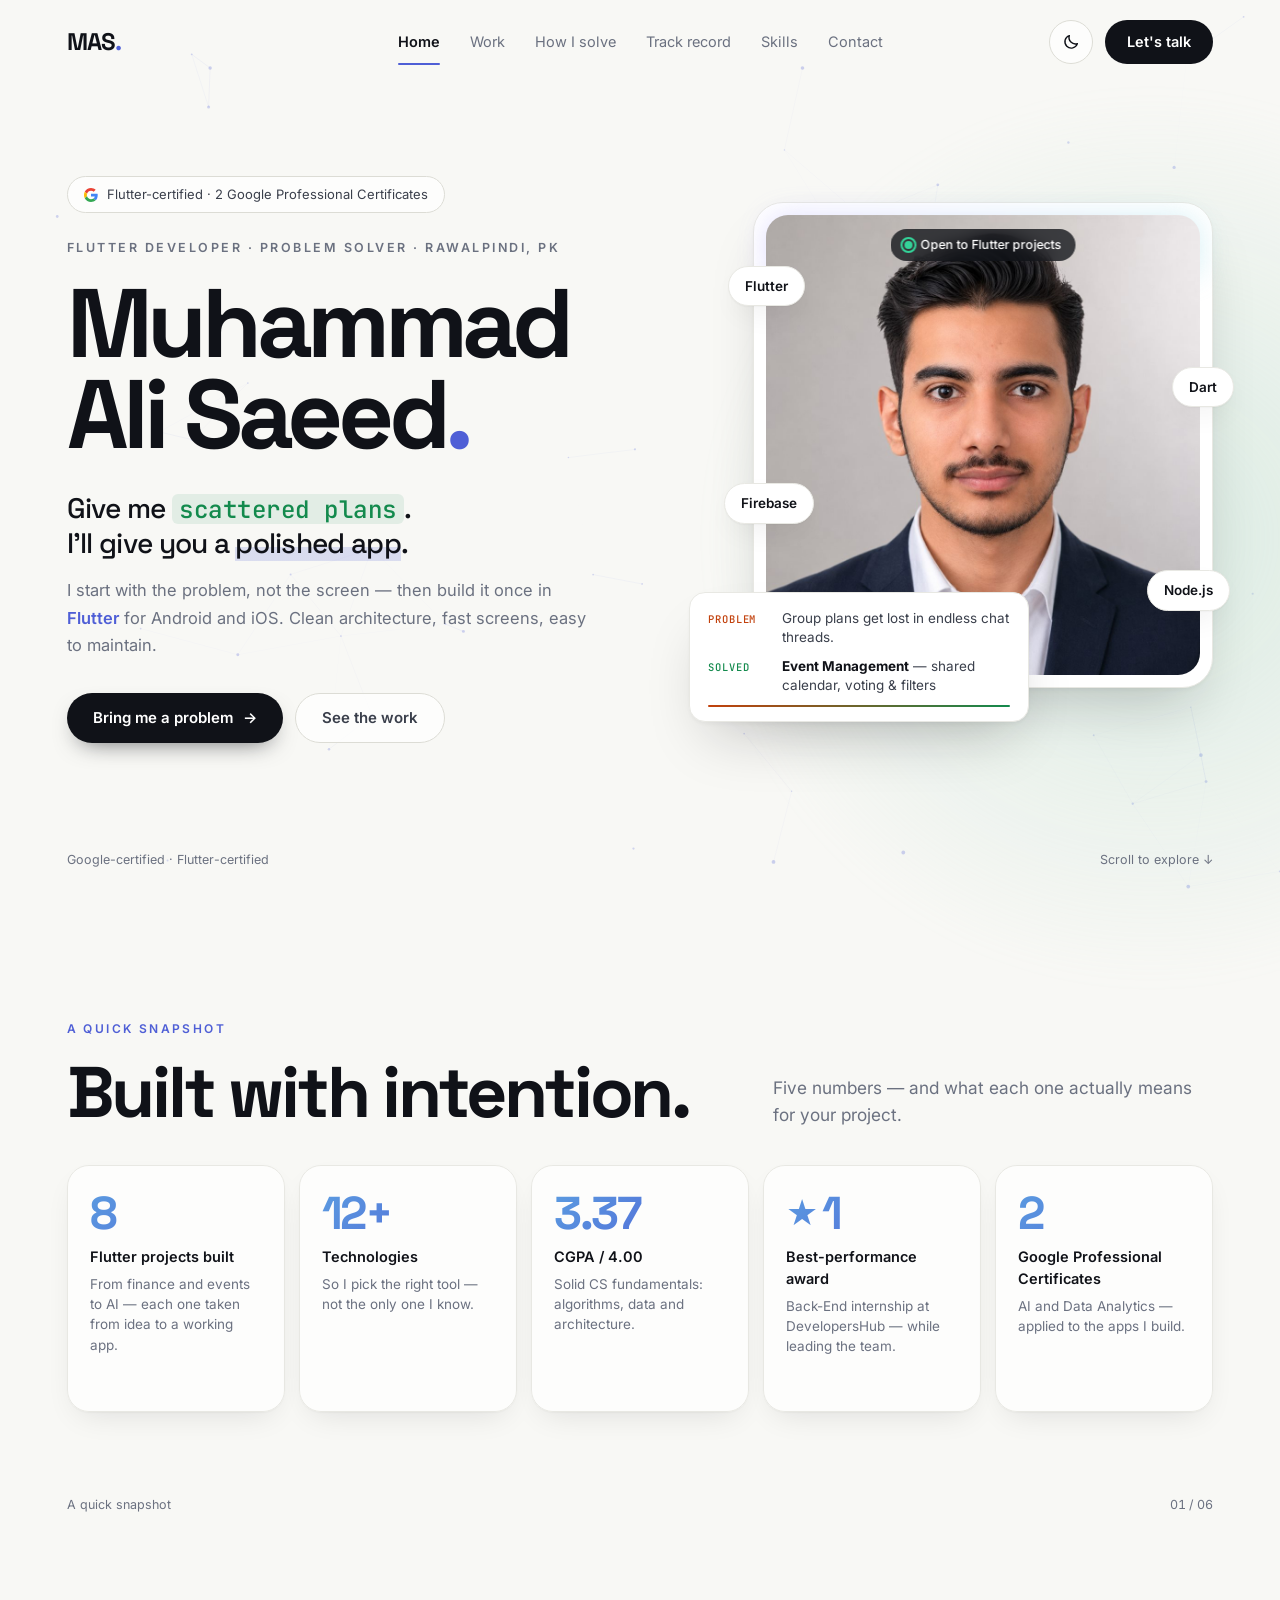
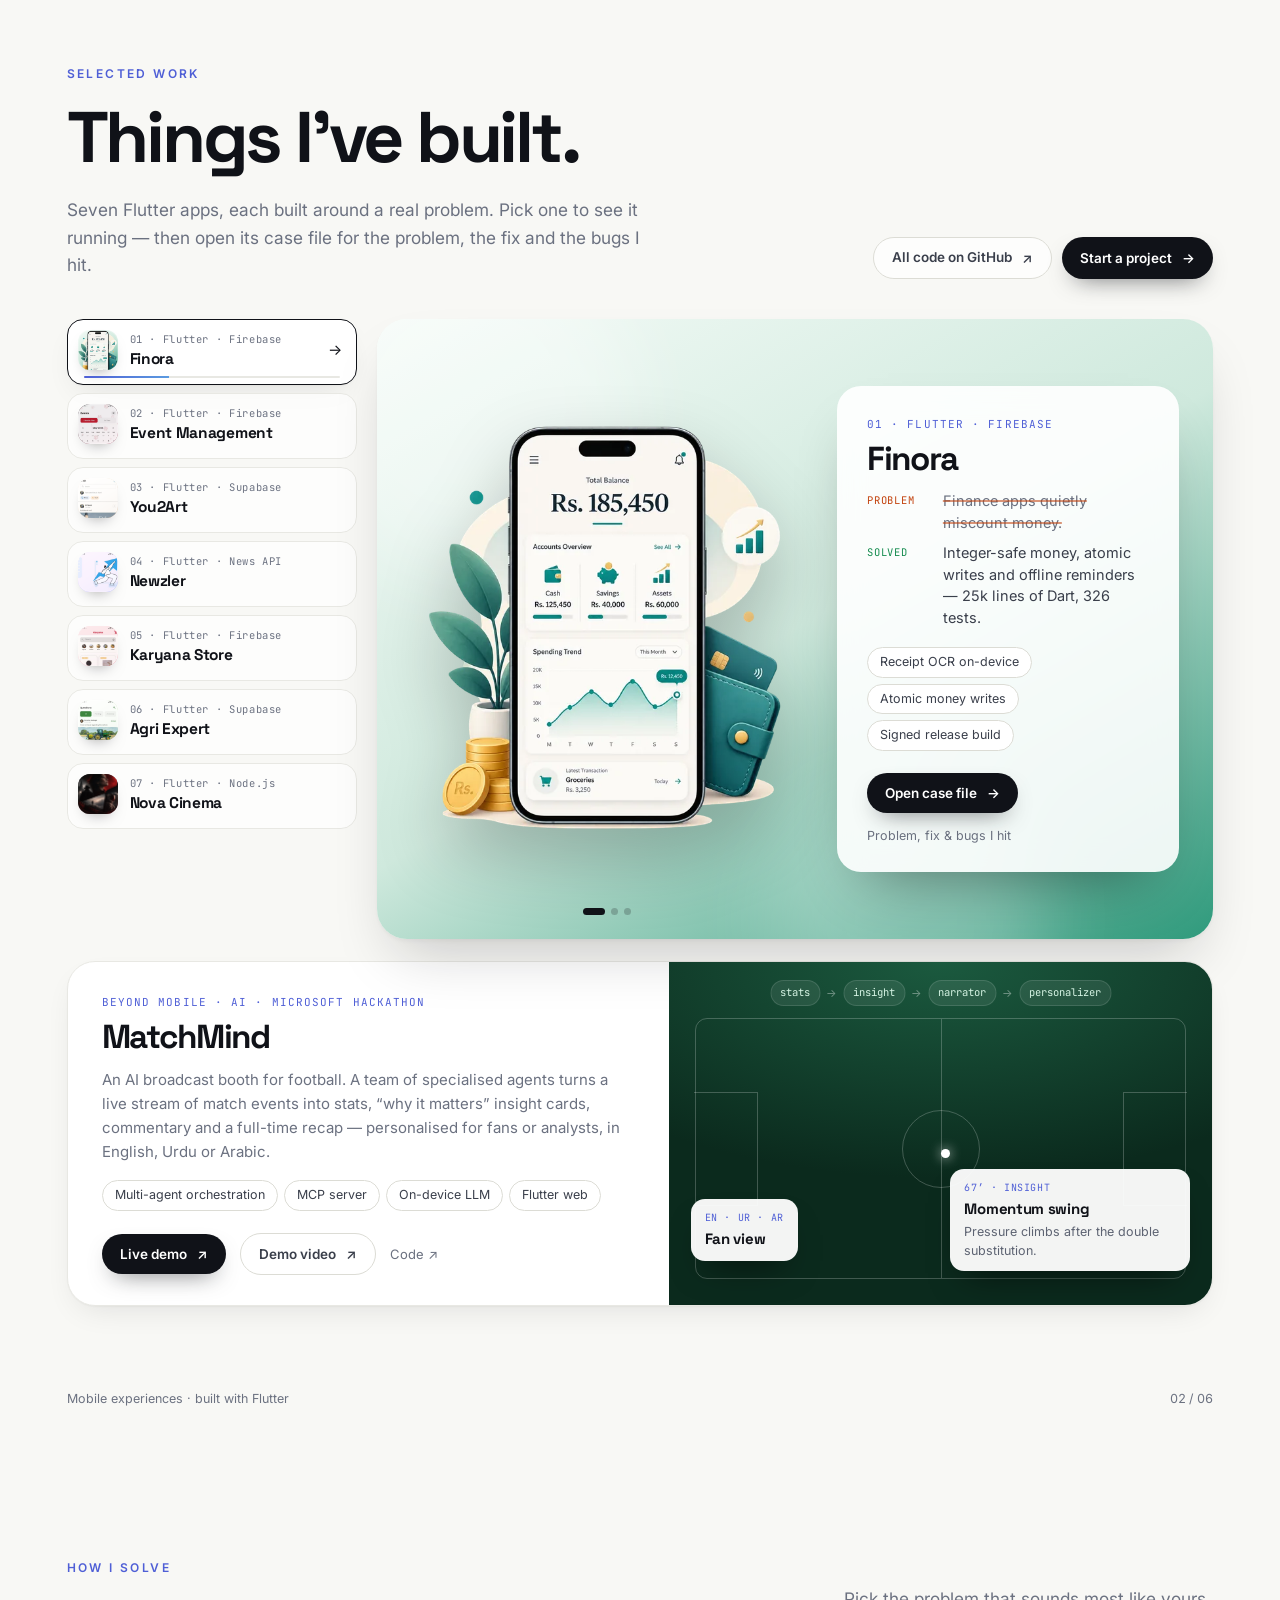
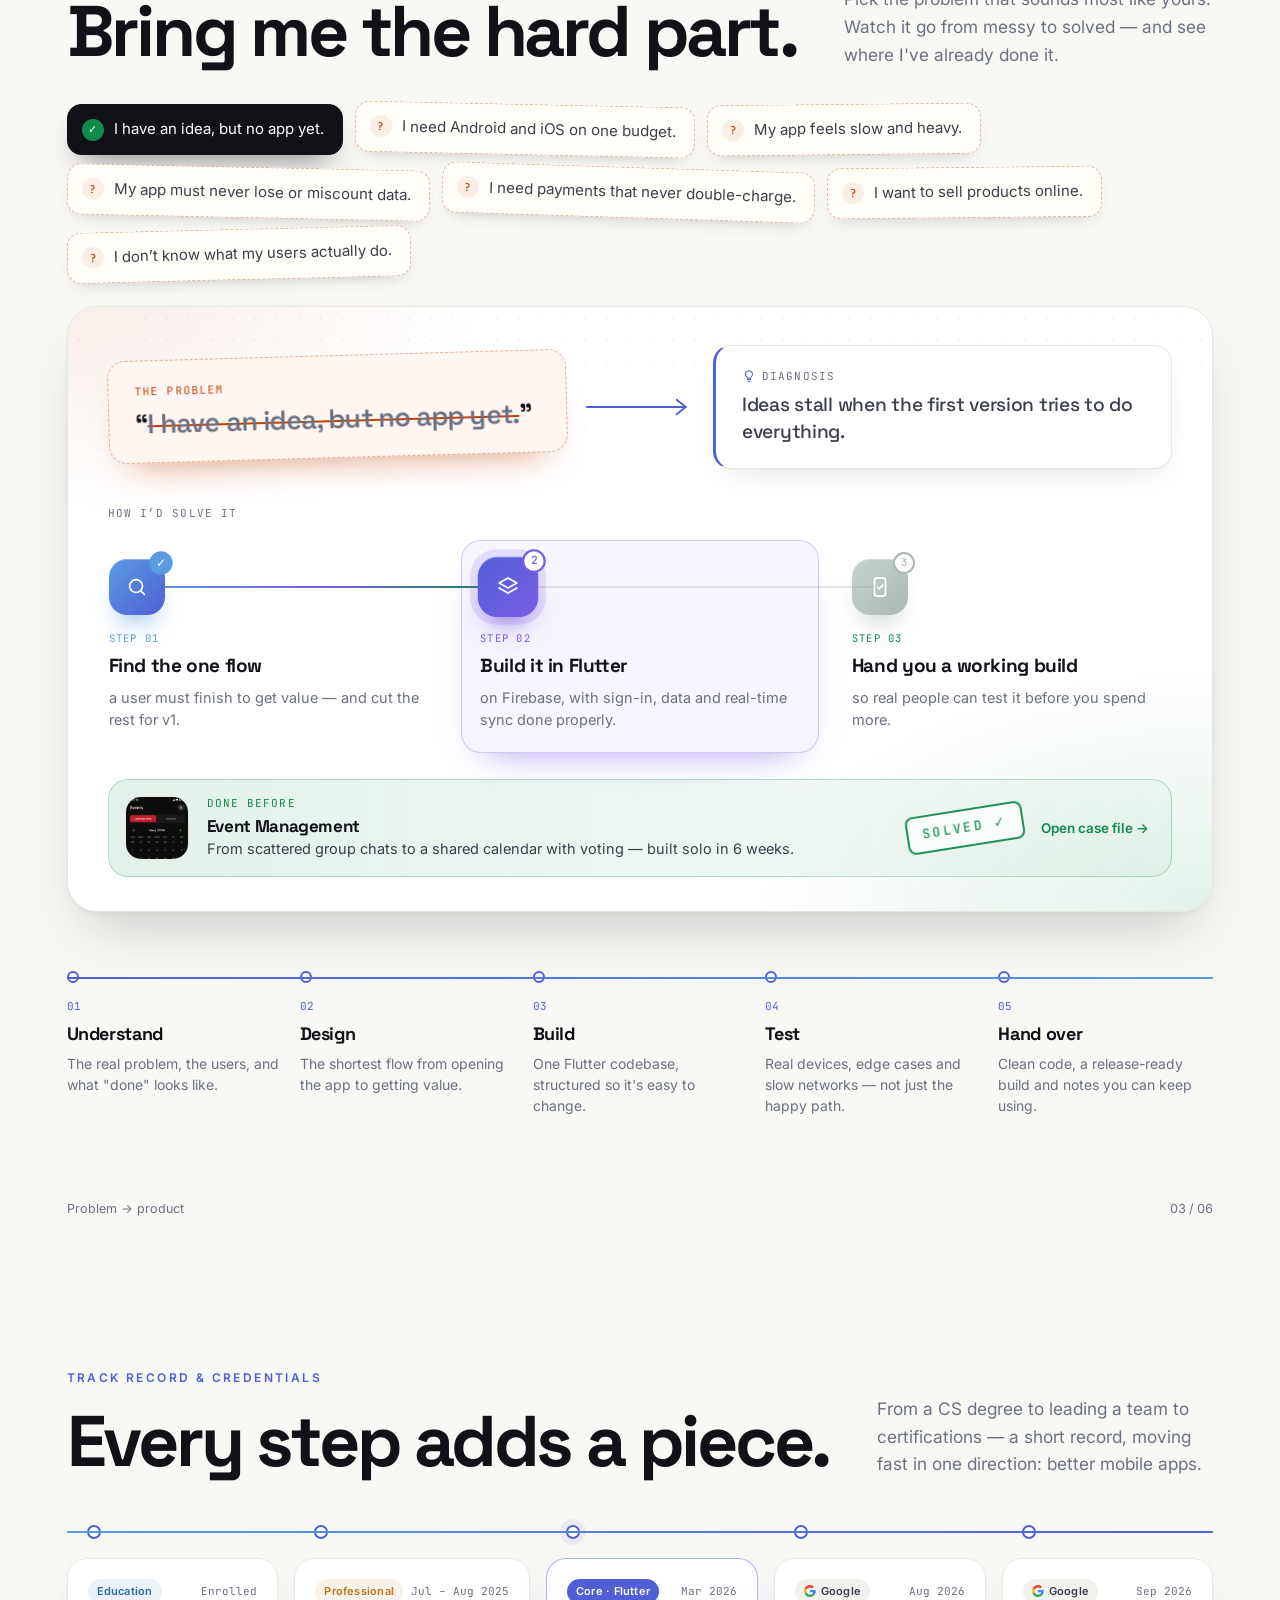
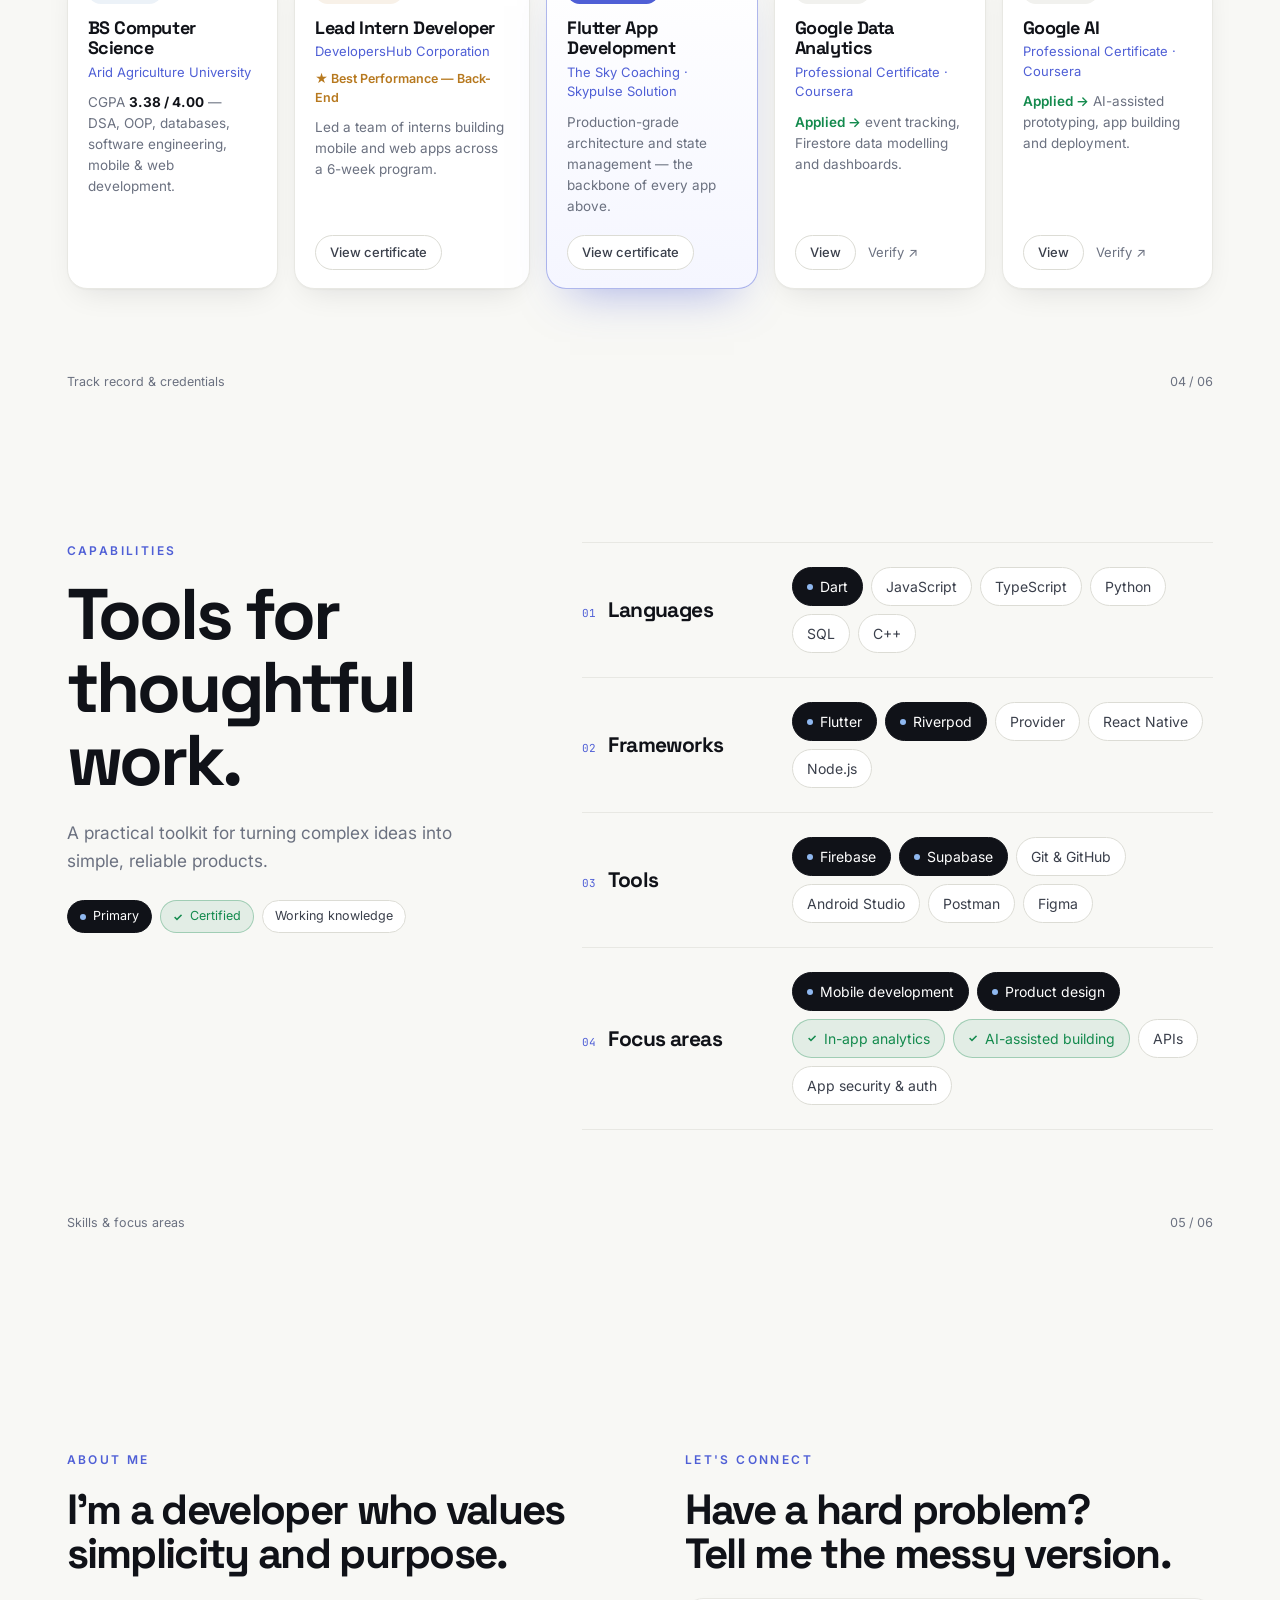
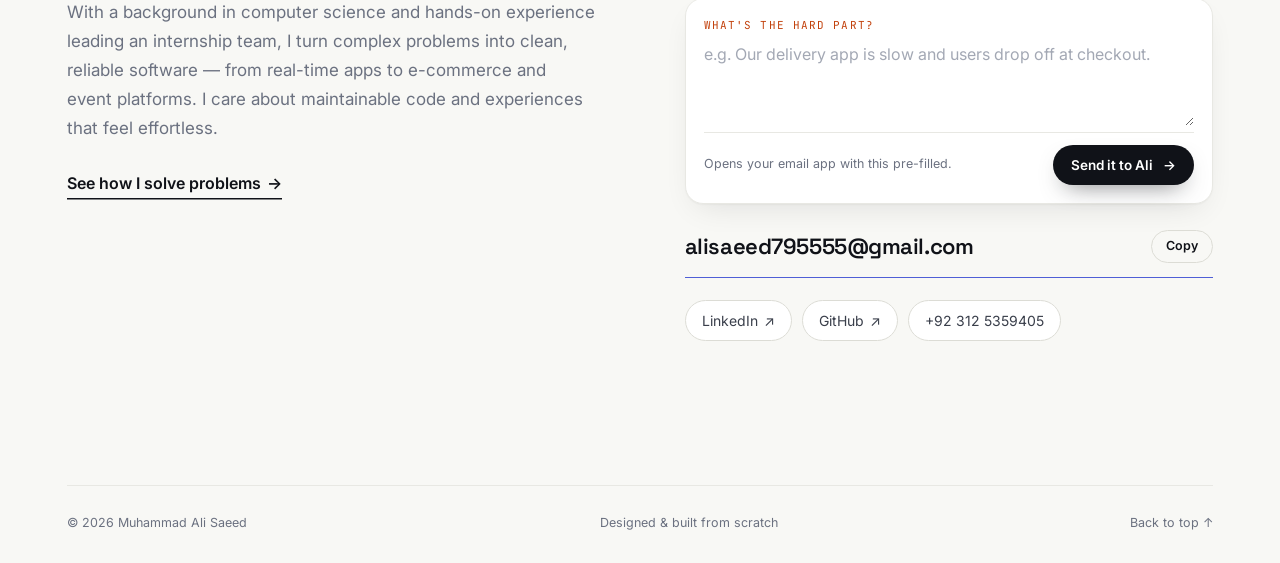
==== commit 18c20f89: "Rebuild portfolio around problem solving, with all Flutter projects and a dark theme Recruiters coul" ====
--- a/index.html
+++ b/index.html
@@ -1,625 +1,441 @@
 <!doctype html>
-<html lang="en" data-theme="dark">
+<html lang="en">
 <head>
   <meta charset="utf-8" />
   <meta name="viewport" content="width=device-width, initial-scale=1" />
-  <title>Muhammad Ali Saeed — Full-Stack Developer</title>
-  <meta name="description" content="Muhammad Ali Saeed — Full-Stack App & Web Developer crafting polished mobile and web products with Flutter, React, Node.js and Firebase." />
-  <meta name="author" content="Muhammad Ali Saeed" />
-  <meta name="theme-color" content="#0b0b0f" />
-
-  <!-- Open Graph / Twitter -->
-  <meta property="og:type" content="website" />
-  <meta property="og:title" content="Muhammad Ali Saeed — Full-Stack Developer" />
-  <meta property="og:description" content="Full-Stack App & Web Developer crafting polished mobile and web products with Flutter, React, Node.js and Firebase." />
-  <meta property="og:image" content="me.jpg" />
-  <meta name="twitter:card" content="summary_large_image" />
-
-  <!-- Favicon (inline SVG monogram) -->
-  <link rel="icon" href="data:image/svg+xml,%3Csvg xmlns='http://www.w3.org/2000/svg' viewBox='0 0 64 64'%3E%3Crect width='64' height='64' rx='14' fill='%237c6cff'/%3E%3Ctext x='50%25' y='54%25' dominant-baseline='middle' text-anchor='middle' font-family='Arial,sans-serif' font-weight='700' font-size='26' fill='white'%3EM%3C/text%3E%3C/svg%3E" />
-
-  <link rel="preconnect" href="https://fonts.googleapis.com">
-  <link rel="preconnect" href="https://fonts.gstatic.com" crossorigin>
-  <link href="https://fonts.googleapis.com/css2?family=Space+Grotesk:wght@400;500;600;700&family=Inter:wght@300;400;500;600;700&family=JetBrains+Mono:wght@400;500&display=swap" rel="stylesheet">
+  <title>Muhammad Ali Saeed — Flutter Developer & Problem Solver</title>
+  <meta name="description" content="Flutter developer who starts with the problem, not the screen. One codebase for Android and iOS — clean, fast and easy to maintain." />
+  <meta name="theme-color" content="#f8f8f5" />
+  <meta property="og:title" content="Muhammad Ali Saeed — Flutter Developer & Problem Solver" />
+  <meta property="og:description" content="Give me the hard part. I'll give you a polished app." />
+  <meta property="og:image" content="projects/showcase.jpg" />
+  <link rel="icon" href="data:image/svg+xml,%3Csvg xmlns='http://www.w3.org/2000/svg' viewBox='0 0 64 64'%3E%3Crect width='64' height='64' rx='16' fill='%23101218'/%3E%3Ctext x='50%25' y='56%25' dominant-baseline='middle' text-anchor='middle' font-family='Arial,sans-serif' font-weight='700' font-size='24' fill='white'%3EM%3C/text%3E%3Ccircle cx='47' cy='44' r='4' fill='%234f5fd6'/%3E%3C/svg%3E" />
+  <link rel="preconnect" href="https://fonts.googleapis.com" />
+  <link rel="preconnect" href="https://fonts.gstatic.com" crossorigin />
+  <link href="https://fonts.googleapis.com/css2?family=Space+Grotesk:wght@400;500;600;700&family=Inter:wght@300;400;500;600;700&family=JetBrains+Mono:wght@400;500&display=swap" rel="stylesheet" />
   <link rel="stylesheet" href="styles.css" />
-
-  <!-- Apply saved theme before paint to avoid flash -->
   <script>
     (function () {
+      var d = document.documentElement;
+      d.classList.add('js');
       try {
-        var t = localStorage.getItem('theme') || 'dark';
-        document.documentElement.setAttribute('data-theme', t);
+        if (localStorage.getItem('mas-theme') === 'dark') {
+          d.setAttribute('data-theme', 'dark');
+          document.querySelector('meta[name="theme-color"]').setAttribute('content', '#0c0d11');
+        }
       } catch (e) {}
     })();
   </script>
 </head>
 <body>
-  <a class="skip-link" href="#main">Skip to content</a>
-
-  <!-- Scroll progress -->
-  <div class="scroll-progress" id="scrollProgress" aria-hidden="true"></div>
-
-  <!-- Ambient background -->
-  <div class="bg-aurora" aria-hidden="true"></div>
-  <canvas class="bg-particles" id="bgParticles" aria-hidden="true"></canvas>
-  <div class="bg-grain" aria-hidden="true"></div>
-
-  <!-- Navigation -->
+
+  <svg width="0" height="0" style="position:absolute" aria-hidden="true">
+    <symbol id="g-logo" viewBox="0 0 48 48">
+      <path fill="#EA4335" d="M24 9.5c3.54 0 6.71 1.22 9.21 3.6l6.85-6.85C35.9 2.38 30.47 0 24 0 14.62 0 6.51 5.38 2.56 13.22l7.98 6.19C12.43 13.72 17.74 9.5 24 9.5z"/>
+      <path fill="#4285F4" d="M46.98 24.55c0-1.57-.15-3.09-.38-4.55H24v9.02h12.94c-.58 2.96-2.26 5.48-4.78 7.18l7.73 6c4.51-4.18 7.09-10.36 7.09-17.65z"/>
+      <path fill="#FBBC05" d="M10.53 28.59c-.48-1.45-.76-2.99-.76-4.59s.27-3.14.76-4.59l-7.98-6.19C.92 16.46 0 20.12 0 24c0 3.88.92 7.54 2.56 10.78l7.97-6.19z"/>
+      <path fill="#34A853" d="M24 48c6.48 0 11.93-2.13 15.89-5.81l-7.73-6c-2.15 1.45-4.920 2.3-8.16 2.3-6.26 0-11.57-4.22-13.47-9.91l-7.98 6.19C6.51 42.62 14.62 48 24 48z"/>
+    </symbol>
+  </svg>
+
+  <canvas class="bg-dots" id="bgDots" aria-hidden="true"></canvas>
+  <div class="bg-glow" aria-hidden="true"></div>
+  <div class="progress" id="progress" aria-hidden="true"></div>
+
+  <!-- ═════════ NAV ═════════ -->
   <header class="nav" id="nav">
-    <a class="nav-logo" href="#home" aria-label="Home">MAS<span class="dot">.</span></a>
+    <a class="nav-logo" href="#home" aria-label="Muhammad Ali Saeed — home">MAS<span class="dot">.</span></a>
     <nav class="nav-links" id="navLinks" aria-label="Primary">
-      <a href="#home" class="active">Home</a>
+      <a href="#home">Home</a>
       <a href="#work">Work</a>
-      <a href="#experience">Experience</a>
-      <a href="#certifications">Certifications</a>
+      <a href="#solve">How I solve</a>
+      <a href="#track">Track record</a>
       <a href="#skills">Skills</a>
       <a href="#contact">Contact</a>
     </nav>
     <div class="nav-actions">
-      <button class="theme-toggle" id="themeToggle" aria-label="Toggle color theme" title="Toggle theme">
-        <svg class="ico-sun" viewBox="0 0 24 24" width="18" height="18" fill="none" stroke="currentColor" stroke-width="2" stroke-linecap="round"><circle cx="12" cy="12" r="4"/><path d="M12 2v2M12 20v2M4.9 4.9l1.4 1.4M17.7 17.7l1.4 1.4M2 12h2M20 12h2M4.9 19.1l1.4-1.4M17.7 6.3l1.4-1.4"/></svg>
-        <svg class="ico-moon" viewBox="0 0 24 24" width="18" height="18" fill="none" stroke="currentColor" stroke-width="2" stroke-linecap="round" stroke-linejoin="round"><path d="M21 12.8A9 9 0 1 1 11.2 3a7 7 0 0 0 9.8 9.8z"/></svg>
+      <button class="theme-toggle fx" id="themeToggle" type="button" aria-label="Switch to dark theme" title="Switch theme">
+        <svg class="ico-moon" viewBox="0 0 24 24" width="18" height="18" fill="none" stroke="currentColor" stroke-width="1.9" stroke-linecap="round" stroke-linejoin="round" aria-hidden="true"><path d="M20.5 14.2A8.5 8.5 0 0 1 9.8 3.5 8.5 8.5 0 1 0 20.5 14.2z"/></svg>
+        <svg class="ico-sun" viewBox="0 0 24 24" width="19" height="19" fill="none" stroke="currentColor" stroke-width="1.9" stroke-linecap="round" aria-hidden="true"><circle cx="12" cy="12" r="4.2"/><path d="M12 2.5v2M12 19.5v2M4.6 4.6l1.4 1.4M18 18l1.4 1.4M2.5 12h2M19.5 12h2M4.6 19.4 6 18M18 6l1.4-1.4"/></svg>
       </button>
-      <a href="#contact" class="nav-cta">Let's talk</a>
-      <button class="nav-toggle" id="navToggle" aria-label="Toggle menu" aria-expanded="false">
-        <span></span><span></span><span></span>
+      <a href="#contact" class="nav-cta fx" data-magnetic>Let's talk</a>
+      <button class="nav-toggle" id="navToggle" aria-label="Open menu" aria-expanded="false" aria-controls="navLinks">
+        <span></span><span></span>
       </button>
     </div>
   </header>
 
-  <main id="main">
-    <!-- HERO -->
-    <section class="hero" id="home">
-      <div class="hero-text">
-        <div class="hero-pills">
-          <a href="#certifications" class="gcert-pill" aria-label="Google-certified — see certifications">
-            <span class="gcert-logo" aria-hidden="true">
-              <svg viewBox="0 0 24 24" width="15" height="15"><path fill="#4285F4" d="M23.5 12.3c0-.9-.1-1.5-.2-2.2H12v4h6.6c-.1 1.1-.9 2.8-2.5 3.9l3.8 3c2.3-2.1 3.6-5.2 3.6-8.7z"/><path fill="#34A853" d="M12 24c3.2 0 6-1.1 8-2.9l-3.8-3c-1 .7-2.4 1.2-4.2 1.2-3.2 0-5.9-2.1-6.8-5l-4 3.1C3.2 21.3 7.3 24 12 24z"/><path fill="#FBBC05" d="M5.2 14.3a7.4 7.4 0 0 1 0-4.6l-4-3.1a12 12 0 0 0 0 10.8l4-3.1z"/><path fill="#EA4335" d="M12 4.7c2.3 0 3.8 1 4.7 1.8l3.4-3.3C18 1.2 15.2 0 12 0 7.3 0 3.2 2.7 1.2 6.6l4 3.1C6.1 6.8 8.8 4.7 12 4.7z"/></svg>
+  <main>
+
+    <!-- ═════════ HERO ═════════ -->
+    <section class="section hero" id="home">
+      <div class="wrap hero-grid">
+        <div class="hero-copy">
+          <a class="cred-pill reveal" href="#track">
+            <svg width="14" height="14"><use href="#g-logo"/></svg>
+            Flutter-certified · 2 Google Professional Certificates
+          </a>
+          <p class="eyebrow reveal">Flutter developer · Problem solver · Rawalpindi, PK</p>
+          <h1 class="hero-name reveal">Muhammad<br>Ali Saeed<span class="dot">.</span></h1>
+          <p class="hero-lede reveal">
+            Give me <span class="scramble" id="scramble">scattered plans</span>.<br>
+            I'll give you a <em>polished app</em>.
+          </p>
+          <p class="hero-sub reveal">I start with the problem, not the screen — then build it once in <strong class="flutter">Flutter</strong> for Android and iOS. Clean architecture, fast screens, easy to maintain.</p>
+          <div class="hero-ctas reveal">
+            <a href="#solve" class="btn btn-dark fx" data-magnetic>Bring me a problem <span class="arr" aria-hidden="true">→</span></a>
+            <a href="#work" class="btn btn-ghost fx"><span class="roll"><span data-text="See the work">See the work</span></span></a>
+          </div>
+        </div>
+
+        <div class="hero-visual reveal">
+          <div class="portrait-card">
+            <div class="portrait-sheen" aria-hidden="true"></div>
+            <img src="me.jpg" alt="Portrait of Muhammad Ali Saeed" class="portrait-img" width="1000" height="1000" />
+            <span class="fbadge fb1">Flutter</span>
+            <span class="fbadge fb2">Dart</span>
+            <span class="fbadge fb3">Firebase</span>
+            <span class="fbadge fb4">Node.js</span>
+            <span class="avail"><i class="pulse"></i>Open to Flutter projects</span>
+          </div>
+
+          <button class="ticket" id="ticket" type="button" aria-live="polite" aria-label="Open the matching case study">
+            <span class="ticket-row">
+              <span class="ticket-k k-problem">Problem</span>
+              <span class="ticket-v" id="tProblem">Group plans get lost in endless chat threads.</span>
             </span>
-            Google-Certified · 8 courses
-          </a>
-        </div>
-        <p class="eyebrow">FULL-STACK APP &amp; WEB DEVELOPER · RAWALPINDI, PK</p>
-        <h1 class="hero-name">
-          <span class="line"><span>Muhammad</span></span>
-          <span class="line"><span>Ali Saeed</span></span>
-        </h1>
-        <p class="hero-role">
-          I build polished products with
-          <span class="rotator" id="rotator" aria-live="polite"><span class="rotator-word">Flutter</span></span>
-        </p>
-        <p class="hero-desc">
-          Mobile and web experiences that are clean, fast and genuinely useful —
-          from real-time apps to e-commerce and dashboards. Currently shipping with
-          Flutter, React &amp; Node.
-        </p>
-        <div class="hero-actions">
-          <a href="#work" class="btn btn-primary" data-magnetic>
-            View my work <span class="arrow" aria-hidden="true">→</span>
-          </a>
-          <a href="#contact" class="btn btn-ghost" data-magnetic>Get in touch</a>
-        </div>
-        <div class="hero-socials" aria-label="Social links">
-          <a href="https://www.linkedin.com/in/alisaeed-dev/" target="_blank" rel="noopener noreferrer" aria-label="LinkedIn">
-            <svg viewBox="0 0 24 24" width="19" height="19" fill="currentColor"><path d="M20.5 2h-17A1.5 1.5 0 0 0 2 3.5v17A1.5 1.5 0 0 0 3.5 22h17a1.5 1.5 0 0 0 1.5-1.5v-17A1.5 1.5 0 0 0 20.5 2zM8 19H5V9h3v10zM6.5 7.7a1.7 1.7 0 1 1 0-3.5 1.7 1.7 0 0 1 0 3.5zM19 19h-3v-5.3c0-1.3-.5-2.1-1.6-2.1-.9 0-1.4.6-1.6 1.2-.1.2-.1.5-.1.8V19h-3V9h3v1.3a3 3 0 0 1 2.7-1.5c2 0 3.2 1.3 3.2 4V19z"/></svg>
-          </a>
-          <a href="mailto:alisaeed795555@gmail.com" aria-label="Email">
-            <svg viewBox="0 0 24 24" width="19" height="19" fill="none" stroke="currentColor" stroke-width="2" stroke-linecap="round" stroke-linejoin="round"><rect x="3" y="5" width="18" height="14" rx="2"/><path d="m3 7 9 6 9-6"/></svg>
-          </a>
-          <a href="tel:+923125359405" class="copy-phone" data-phone="+92 312 5359405" aria-label="Call +92 312 5359405 — click to copy" title="+92 312 5359405">
-            <svg viewBox="0 0 24 24" width="19" height="19" fill="none" stroke="currentColor" stroke-width="2" stroke-linecap="round" stroke-linejoin="round"><path d="M22 16.9v3a2 2 0 0 1-2.2 2 19.8 19.8 0 0 1-8.6-3.1 19.5 19.5 0 0 1-6-6 19.8 19.8 0 0 1-3.1-8.7A2 2 0 0 1 4.1 2h3a2 2 0 0 1 2 1.7c.1 1 .4 1.9.7 2.8a2 2 0 0 1-.5 2.1L8.1 9.9a16 16 0 0 0 6 6l1.3-1.3a2 2 0 0 1 2.1-.4c.9.3 1.8.6 2.8.7a2 2 0 0 1 1.7 2z"/></svg>
-          </a>
-        </div>
-      </div>
-
-      <div class="hero-image">
-        <div class="portrait-frame">
-          <img src="me.jpg" alt="Portrait of Muhammad Ali Saeed" class="portrait-img" width="440" height="506" fetchpriority="high" />
-          <span class="float-badge fb-1">Flutter</span>
-          <span class="float-badge fb-2">React</span>
-          <span class="float-badge fb-3">Node.js</span>
-          <span class="float-badge fb-4">Firebase</span>
-        </div>
-      </div>
-
-      <a href="#work" class="scroll-cue" aria-label="Scroll to work">
-        <span></span>
-      </a>
-    </section>
-
-    <!-- TECH MARQUEE -->
-    <div class="marquee" aria-hidden="true">
-      <div class="marquee-track">
-        <span>Flutter</span><span>•</span><span>React</span><span>•</span><span>React Native</span><span>•</span><span>Node.js</span><span>•</span><span>Firebase</span><span>•</span><span>MongoDB</span><span>•</span><span>Python</span><span>•</span><span>Dart</span><span>•</span><span>Express</span><span>•</span><span>Docker</span><span>•</span><span>Git</span><span>•</span><span>Figma</span><span>•</span>
-        <span>Flutter</span><span>•</span><span>React</span><span>•</span><span>React Native</span><span>•</span><span>Node.js</span><span>•</span><span>Firebase</span><span>•</span><span>MongoDB</span><span>•</span><span>Python</span><span>•</span><span>Dart</span><span>•</span><span>Express</span><span>•</span><span>Docker</span><span>•</span><span>Git</span><span>•</span><span>Figma</span><span>•</span>
-      </div>
-    </div>
-
-    <!-- STATS -->
-    <section class="stats" aria-label="Key stats">
-      <div class="stat">
-        <b class="stat-num" data-count="6" data-suffix="+">0</b>
-        <span>Projects shipped</span>
-      </div>
-      <div class="stat">
-        <b class="stat-num" data-count="12" data-suffix="+">0</b>
-        <span>Technologies</span>
-      </div>
-      <div class="stat">
-        <b class="stat-num" data-count="3.38" data-decimals="2">0</b>
-        <span>CGPA / 4.00</span>
-      </div>
-      <div class="stat">
-        <b class="stat-num" data-count="1" data-prefix="★ ">0</b>
-        <span>Best-Dev award</span>
-      </div>
-      <div class="stat">
-        <b class="stat-num" data-count="8">0</b>
-        <span>Google certifications</span>
-      </div>
-    </section>
-
-    <!-- SELECTED WORK -->
-    <section class="work" id="work">
-      <div class="work-inner">
-        <div class="work-head">
+            <span class="ticket-row">
+              <span class="ticket-k k-solved">Solved</span>
+              <span class="ticket-v" id="tSolved"><b>Event Management</b> — shared calendar, voting &amp; filters</span>
+            </span>
+            <span class="ticket-bar"><i id="ticketFill"></i></span>
+          </button>
+        </div>
+      </div>
+
+      <div class="wrap section-foot">
+        <span>Google-certified · Flutter-certified</span>
+        <a href="#snapshot" class="foot-link">Scroll to explore ↓</a>
+      </div>
+    </section>
+
+    <!-- ═════════ 01 SNAPSHOT ═════════ -->
+    <section class="section compact" id="snapshot">
+      <div class="wrap section-body">
+        <div class="solve-head">
           <div>
-            <p class="label">SELECTED WORK</p>
-            <h2 class="section-title">Things I've built.</h2>
-          </div>
-          <a href="#contact" class="link-arrow">Start a project <span class="arrow">→</span></a>
-        </div>
-
-        <a class="work-showcase" href="project.html?id=event-management" aria-label="Featured project showcase">
-          <img src="projects/showcase.jpg" alt="Showcase of Muhammad Ali Saeed's app projects" loading="lazy" />
-          <span class="showcase-tag">Featured · Tap to explore case studies</span>
-        </a>
-
-        <!-- Mobile apps — featured experiences -->
-        <div class="mx-head">
-          <p class="mx-eyebrow">FEATURED WORK</p>
-          <h3 class="mx-title">Mobile Experiences</h3>
-          <p class="mx-sub">Thoughtfully crafted mobile applications designed to solve real-world problems through intuitive user experiences.</p>
-          <span class="mx-rule" aria-hidden="true"></span>
-        </div>
-
-        <div class="mcards">
-          <article class="mcard">
-            <a class="mcard-inner" href="project.html?id=event-management" aria-label="Event Management App — view case study">
-              <div class="mcard-stage">
-                <div class="mphone">
-                  <img src="projects/event_management.jpg" alt="Event Management app — calendar view" loading="lazy" />
-                </div>
-                <span class="mcard-view">View case study <span aria-hidden="true">→</span></span>
+            <p class="kicker reveal">A quick snapshot</p>
+            <h2 class="h2 reveal">Built with intention.</h2>
+          </div>
+          <p class="lead reveal">Five numbers — and what each one actually means for your project.</p>
+        </div>
+
+        <div class="stats">
+          <a class="stat reveal" href="#work">
+            <b class="stat-n" data-count="8">8</b>
+            <span class="stat-l">Flutter projects built</span>
+            <p class="stat-why">From finance and events to AI — each one taken from idea to a working app.</p>
+            <span class="stat-go">See the apps <span class="arr" aria-hidden="true">→</span></span>
+          </a>
+          <a class="stat reveal" href="#skills">
+            <b class="stat-n" data-count="12" data-suffix="+">12+</b>
+            <span class="stat-l">Technologies</span>
+            <p class="stat-why">So I pick the right tool — not the only one I know.</p>
+            <span class="stat-go">See the toolkit <span class="arr" aria-hidden="true">→</span></span>
+          </a>
+          <a class="stat reveal" href="#track">
+            <b class="stat-n" data-count="3.38" data-decimals="2">3.38</b>
+            <span class="stat-l">CGPA / 4.00</span>
+            <p class="stat-why">Solid CS fundamentals: algorithms, data and architecture.</p>
+            <span class="stat-go">See education <span class="arr" aria-hidden="true">→</span></span>
+          </a>
+          <a class="stat reveal" href="#track">
+            <b class="stat-n"><span class="star">★</span><span data-count="1">1</span></b>
+            <span class="stat-l">Best-performance award</span>
+            <p class="stat-why">Back-End internship at DevelopersHub — while leading the team.</p>
+            <span class="stat-go">See the award <span class="arr" aria-hidden="true">→</span></span>
+          </a>
+          <a class="stat reveal" href="#track">
+            <b class="stat-n" data-count="2">2</b>
+            <span class="stat-l">Google Professional Certificates</span>
+            <p class="stat-why">AI and Data Analytics — applied to the apps I build.</p>
+            <span class="stat-go">See certificates <span class="arr" aria-hidden="true">→</span></span>
+          </a>
+        </div>
+      </div>
+      <div class="wrap section-foot"><span>A quick snapshot</span><span class="foot-num">01 / 06</span></div>
+    </section>
+
+    <!-- ═════════ 02 WORK — APP STAGE ═════════ -->
+    <section class="section" id="work">
+      <div class="wrap section-body">
+        <div class="head-row">
+          <div>
+            <p class="kicker reveal">Selected work</p>
+            <h2 class="h2 reveal">Things I've built.</h2>
+            <p class="lead reveal">Seven Flutter apps, each built around a real problem. Pick one to see it running — then open its case file for the problem, the fix and the bugs I hit.</p>
+          </div>
+          <div class="head-actions reveal">
+            <a href="https://github.com/ALISAEED-1" target="_blank" rel="noopener" class="btn btn-ghost btn-sm fx"><span class="roll"><span data-text="All code on GitHub">All code on GitHub</span></span> <span class="arr" aria-hidden="true">↗</span></a>
+            <a href="#contact" class="btn btn-dark btn-sm fx" data-magnetic>Start a project <span class="arr" aria-hidden="true">→</span></a>
+          </div>
+        </div>
+
+        <div class="showcase reveal">
+          <div class="app-tabs" role="tablist" aria-label="Apps" id="appTabs"></div>
+
+          <div class="stage" id="stage" role="tabpanel" aria-live="polite">
+            <span class="stage-blob sb1" aria-hidden="true"></span>
+            <span class="stage-blob sb2" aria-hidden="true"></span>
+            <div class="phones" id="phones">
+              <div class="ph ph-l"><img alt="" /></div>
+              <div class="ph ph-r"><img alt="" /></div>
+              <div class="ph ph-c">
+                <img class="scr on" alt="" />
+                <img class="scr" alt="" />
               </div>
-              <div class="mcard-body">
-                <div class="mcard-index"><span>01</span><i aria-hidden="true"></i></div>
-                <div class="mcard-head">
-                  <h4>Event Management</h4>
-                  <span class="mcard-cat">Productivity App</span>
-                </div>
-                <p class="mcard-desc">Discover, plan and vote on events with a shared calendar, smart filters and one-tap add to your personal calendar.</p>
-                <div class="mcard-tags"><span>Flutter</span><span>Firebase</span><span>Dart</span></div>
+              <div class="art-stack">
+                <img class="art" alt="" />
+                <img class="art" alt="" />
               </div>
-            </a>
-          </article>
-
-          <article class="mcard">
-            <a class="mcard-inner" href="project.html?id=newzler" aria-label="Newzler — view case study">
-              <div class="mcard-stage">
-                <div class="mphone">
-                  <img src="projects/newzler.jpg" alt="Newzler app — news feed" loading="lazy" />
-                </div>
-                <span class="mcard-view">View case study <span aria-hidden="true">→</span></span>
+            </div>
+            <div class="stage-info" id="stageInfo"></div>
+            <div class="stage-dots" id="stageDots" aria-hidden="true"></div>
+          </div>
+        </div>
+
+        <article class="beyond reveal">
+          <div class="beyond-text">
+            <p class="si-k">Beyond mobile · AI · Microsoft hackathon</p>
+            <h3 class="si-title">MatchMind</h3>
+            <p class="beyond-desc">An AI broadcast booth for football. A team of specialised agents turns a live stream of match events into stats, “why it matters” insight cards, commentary and a full-time recap — personalised for fans or analysts, in English, Urdu or Arabic.</p>
+            <div class="si-chips">
+              <span class="chip">Multi-agent orchestration</span><span class="chip">MCP server</span><span class="chip">On-device LLM</span><span class="chip">Flutter web</span>
+            </div>
+            <div class="si-actions">
+              <a class="btn btn-dark btn-sm fx" href="https://alisaeed-1.github.io/matchmind/" target="_blank" rel="noopener" data-magnetic>Live demo <span class="arr" aria-hidden="true">↗</span></a>
+              <a class="btn btn-ghost btn-sm fx" href="https://youtu.be/4vEOSFYaHo4" target="_blank" rel="noopener"><span class="roll"><span data-text="Demo video">Demo video</span></span> <span class="arr" aria-hidden="true">↗</span></a>
+              <a class="mini-link" href="https://github.com/ALISAEED-1/matchmind" target="_blank" rel="noopener">Code ↗</a>
+            </div>
+          </div>
+          <div class="beyond-visual" aria-hidden="true">
+            <div class="mm-pitch"><i class="mm-half"></i><i class="mm-circle"></i><i class="mm-box l"></i><i class="mm-box r"></i><span class="mm-ball"></span></div>
+            <div class="mm-agents">
+              <span>stats</span><b>→</b><span>insight</span><b>→</b><span>narrator</span><b>→</b><span>personalizer</span>
+            </div>
+            <div class="mm-card mm-c1"><span class="mm-min">67′ · Insight</span><b>Momentum swing</b><p>Pressure climbs after the double substitution.</p></div>
+            <div class="mm-card mm-c2"><span class="mm-min">EN · UR · AR</span><b>Fan view</b></div>
+          </div>
+        </article>
+      </div>
+      <div class="wrap section-foot"><span>Mobile experiences · built with Flutter</span><span class="foot-num">02 / 06</span></div>
+    </section>
+
+    <!-- ═════════ 03 HOW I SOLVE ═════════ -->
+    <section class="section" id="solve">
+      <div class="wrap section-body">
+        <div class="solve-head">
+          <div>
+            <p class="kicker reveal">How I solve</p>
+            <h2 class="h2 reveal">Bring me the hard part.</h2>
+          </div>
+          <p class="lead reveal">Pick the problem that sounds most like yours. Watch it go from messy to solved — and see where I've already done it.</p>
+        </div>
+
+        <div class="notes reveal" role="tablist" aria-label="Common problems" id="solverList"></div>
+        <div class="board reveal" role="tabpanel" id="solverPanel" aria-live="polite"></div>
+
+        <ol class="steps" id="steps">
+          <li><span class="step-n">01</span><b>Understand</b><span>The real problem, the users, and what "done" looks like.</span></li>
+          <li><span class="step-n">02</span><b>Design</b><span>The shortest flow from opening the app to getting value.</span></li>
+          <li><span class="step-n">03</span><b>Build</b><span>One Flutter codebase, structured so it's easy to change.</span></li>
+          <li><span class="step-n">04</span><b>Test</b><span>Real devices, edge cases and slow networks — not just the happy path.</span></li>
+          <li><span class="step-n">05</span><b>Hand over</b><span>Clean code, a release-ready build and notes you can keep using.</span></li>
+        </ol>
+      </div>
+      <div class="wrap section-foot"><span>Problem → product</span><span class="foot-num">03 / 06</span></div>
+    </section>
+
+    <!-- ═════════ 04 TRACK RECORD ═════════ -->
+    <section class="section compact" id="track">
+      <div class="wrap section-body">
+        <div class="solve-head">
+          <div>
+            <p class="kicker reveal">Track record &amp; credentials</p>
+            <h2 class="h2 reveal">Every step adds a piece.</h2>
+          </div>
+          <p class="lead reveal">From a CS degree to leading a team to certifications — a short record, moving fast in one direction: better mobile apps.</p>
+        </div>
+
+        <ol class="tl" id="timeline">
+          <li class="tl-item reveal">
+            <span class="tl-dot" aria-hidden="true"></span>
+            <div class="tl-card">
+              <div class="tl-top"><span class="tl-tag t-edu">Education</span><span class="tl-date">Enrolled</span></div>
+              <h3>BS Computer Science</h3>
+              <p class="tl-org">Arid Agriculture University</p>
+              <p class="tl-desc">CGPA <b>3.38 / 4.00</b> — DSA, OOP, databases, software engineering, mobile &amp; web development.</p>
+            </div>
+          </li>
+          <li class="tl-item reveal">
+            <span class="tl-dot" aria-hidden="true"></span>
+            <div class="tl-card">
+              <div class="tl-top"><span class="tl-tag t-pro">Professional</span><span class="tl-date">Jul – Aug 2025</span></div>
+              <h3>Lead Intern Developer</h3>
+              <p class="tl-org">DevelopersHub Corporation</p>
+              <p class="tl-award">★ Best Performance — Back-End</p>
+              <p class="tl-desc">Led a team of interns building mobile and web apps across a 6-week program.</p>
+              <div class="tl-actions"><a class="mini-btn fx" href="certificates/backend-internship.jpg" data-lightbox data-title="Back-End Development Internship — DevelopersHub">View certificate</a></div>
+            </div>
+          </li>
+          <li class="tl-item tl-core reveal">
+            <span class="tl-dot" aria-hidden="true"></span>
+            <div class="tl-card">
+              <div class="tl-top"><span class="tl-tag t-core">Core · Flutter</span><span class="tl-date">Mar 2026</span></div>
+              <h3>Flutter App Development</h3>
+              <p class="tl-org">The Sky Coaching · Skypulse Solution</p>
+              <p class="tl-desc">Production-grade architecture and state management — the backbone of every app above.</p>
+              <div class="tl-actions"><a class="mini-btn fx" href="certificates/flutter-course.jpg" data-lightbox data-title="Flutter App Development — The Sky Coaching">View certificate</a></div>
+            </div>
+          </li>
+          <li class="tl-item reveal">
+            <span class="tl-dot" aria-hidden="true"></span>
+            <div class="tl-card">
+              <div class="tl-top"><span class="tl-tag t-cert"><svg width="12" height="12"><use href="#g-logo"/></svg> Google</span><span class="tl-date">Aug 2026</span></div>
+              <h3>Google Data Analytics</h3>
+              <p class="tl-org">Professional Certificate · Coursera</p>
+              <p class="tl-desc"><b class="ok">Applied →</b> event tracking, Firestore data modelling and dashboards.</p>
+              <div class="tl-actions">
+                <a class="mini-btn fx" href="certificates/google-data-analytics.pdf" target="_blank" rel="noopener">View</a>
+                <a class="mini-link" href="https://coursera.org/verify/professional-cert/YMAWW8CKJDS2" target="_blank" rel="noopener">Verify ↗</a>
               </div>
-              <div class="mcard-body">
-                <div class="mcard-index"><span>02</span><i aria-hidden="true"></i></div>
-                <div class="mcard-head">
-                  <h4>Newzler</h4>
-                  <span class="mcard-cat">News &amp; Media</span>
-                </div>
-                <p class="mcard-desc">A modern news reader with a personalised feed, trending headlines, in-app video and topic &amp; language controls.</p>
-                <div class="mcard-tags"><span>React Native</span><span>News API</span><span>JavaScript</span></div>
+            </div>
+          </li>
+          <li class="tl-item reveal">
+            <span class="tl-dot" aria-hidden="true"></span>
+            <div class="tl-card">
+              <div class="tl-top"><span class="tl-tag t-cert"><svg width="12" height="12"><use href="#g-logo"/></svg> Google</span><span class="tl-date">Sep 2026</span></div>
+              <h3>Google AI</h3>
+              <p class="tl-org">Professional Certificate · Coursera</p>
+              <p class="tl-desc"><b class="ok">Applied →</b> AI-assisted prototyping, app building and deployment.</p>
+              <div class="tl-actions">
+                <a class="mini-btn fx" href="certificates/google-ai.pdf" target="_blank" rel="noopener">View</a>
+                <a class="mini-link" href="https://coursera.org/verify/professional-cert/BE5F56PJSGSH" target="_blank" rel="noopener">Verify ↗</a>
               </div>
-            </a>
-          </article>
-
-          <article class="mcard">
-            <a class="mcard-inner" href="project.html?id=karyana-store" aria-label="Karyana Store — view case study">
-              <div class="mcard-stage">
-                <div class="mphone">
-                  <img src="projects/karyana_store.jpg" alt="Karyana Store app — product catalog" loading="lazy" />
-                </div>
-                <span class="mcard-view">View case study <span aria-hidden="true">→</span></span>
+            </div>
+          </li>
+        </ol>
+      </div>
+      <div class="wrap section-foot"><span>Track record &amp; credentials</span><span class="foot-num">04 / 06</span></div>
+    </section>
+
+    <!-- ═════════ 05 SKILLS ═════════ -->
+    <section class="section compact" id="skills">
+      <div class="wrap section-body">
+        <div class="skills-grid">
+          <div class="skills-intro">
+            <p class="kicker reveal">Capabilities</p>
+            <h2 class="h2 reveal">Tools for thoughtful work.</h2>
+            <p class="lead reveal">A practical toolkit for turning complex ideas into simple, reliable products.</p>
+            <div class="legend reveal">
+              <span class="sk sk-p">Primary</span>
+              <span class="sk sk-c">Certified</span>
+              <span class="sk">Working knowledge</span>
+            </div>
+          </div>
+
+          <div class="skill-rows">
+            <div class="srow reveal">
+              <div class="srow-h"><span class="srow-n">01</span><h3>Languages</h3></div>
+              <div class="chips"><span class="sk sk-p">Dart</span><span class="sk">JavaScript</span><span class="sk">TypeScript</span><span class="sk">Python</span><span class="sk">SQL</span><span class="sk">C++</span></div>
+            </div>
+            <div class="srow reveal">
+              <div class="srow-h"><span class="srow-n">02</span><h3>Frameworks</h3></div>
+              <div class="chips"><span class="sk sk-p">Flutter</span><span class="sk sk-p">Riverpod</span><span class="sk">Provider</span><span class="sk">React Native</span><span class="sk">Node.js</span></div>
+            </div>
+            <div class="srow reveal">
+              <div class="srow-h"><span class="srow-n">03</span><h3>Tools</h3></div>
+              <div class="chips"><span class="sk sk-p">Firebase</span><span class="sk sk-p">Supabase</span><span class="sk">Git &amp; GitHub</span><span class="sk">Android Studio</span><span class="sk">Postman</span><span class="sk">Figma</span></div>
+            </div>
+            <div class="srow reveal">
+              <div class="srow-h"><span class="srow-n">04</span><h3>Focus areas</h3></div>
+              <div class="chips"><span class="sk sk-p">Mobile development</span><span class="sk sk-p">Product design</span><span class="sk sk-c">In-app analytics</span><span class="sk sk-c">AI-assisted building</span><span class="sk">APIs</span><span class="sk">App security &amp; auth</span></div>
+            </div>
+          </div>
+        </div>
+      </div>
+      <div class="wrap section-foot"><span>Skills &amp; focus areas</span><span class="foot-num">05 / 06</span></div>
+    </section>
+
+    <!-- ═════════ 06 CONTACT ═════════ -->
+    <section class="section" id="contact">
+      <div class="wrap section-body center-y">
+        <div class="contact-grid">
+          <div class="about reveal">
+            <p class="kicker">About me</p>
+            <h2 class="h3">I'm a developer who values simplicity and purpose.</h2>
+            <p>With a background in computer science and hands-on experience leading an internship team, I turn complex problems into clean, reliable software — from real-time apps to e-commerce and event platforms. I care about maintainable code and experiences that feel effortless.</p>
+            <a href="#solve" class="text-link dark">See how I solve problems <span class="arr" aria-hidden="true">→</span></a>
+          </div>
+
+          <div class="connect reveal">
+            <p class="kicker">Let's connect</p>
+            <h2 class="h3">Have a hard problem?<br>Tell me the messy version.</h2>
+
+            <form class="problem-form" id="problemForm">
+              <label for="problemText">What's the hard part?</label>
+              <textarea id="problemText" rows="3" maxlength="600" placeholder="e.g. Our delivery app is slow and users drop off at checkout."></textarea>
+              <div class="form-row">
+                <span class="form-hint">Opens your email app with this pre-filled.</span>
+                <button class="btn btn-dark btn-sm fx send-btn" type="submit" data-magnetic>Send it to Ali <span class="arr" aria-hidden="true">→</span></button>
               </div>
-              <div class="mcard-body">
-                <div class="mcard-index"><span>03</span><i aria-hidden="true"></i></div>
-                <div class="mcard-head">
-                  <h4>Karyana Store</h4>
-                  <span class="mcard-cat">E-Commerce</span>
-                </div>
-                <p class="mcard-desc">A seamless grocery shopping experience — browse by category, place bulk orders and check out, all priced in PKR.</p>
-                <div class="mcard-tags"><span>Flutter</span><span>Firebase</span><span>Payments</span></div>
-              </div>
-            </a>
-          </article>
-        </div>
-
-        <!-- Web platforms -->
-        <div class="group-head">
-          <p class="group-label">WEB PLATFORMS</p>
-          <span class="group-tag">Responsive Web</span>
-        </div>
-        <div class="projects projects--web">
-          <article class="project">
-            <a class="device browser p4" href="project.html?id=nova-cinema" aria-label="Nova Cinema case study">
-              <span class="chrome"><i></i><i></i><i></i><b>novacinema.app</b></span>
-              <span class="device-cta">View case study →</span>
-            </a>
-            <div class="project-row">
-              <span class="project-num">04</span>
-              <div class="project-info">
-                <h3>Nova Cinema</h3>
-                <p>Movie streaming platform</p>
-                <span class="tech">React · Node · MongoDB</span>
-              </div>
-              <span class="arrow">→</span>
-            </div>
-          </article>
-
-          <article class="project">
-            <a class="device browser p5" href="project.html?id=finance-tracker" aria-label="Finance Tracker case study">
-              <span class="chrome"><i></i><i></i><i></i><b>financetracker.app</b></span>
-              <span class="device-cta">View case study →</span>
-            </a>
-            <div class="project-row">
-              <span class="project-num">05</span>
-              <div class="project-info">
-                <h3>Finance Tracker</h3>
-                <p>Personal finance dashboard</p>
-                <span class="tech">Charts · Dashboard</span>
-              </div>
-              <span class="arrow">→</span>
-            </div>
-          </article>
-        </div>
-      </div>
-    </section>
-
-    <!-- EXPERIENCE -->
-    <section class="experience" id="experience">
-      <p class="label">EXPERIENCE &amp; EDUCATION</p>
-      <h2 class="section-title">A short track record.</h2>
-
-      <div class="exp-list">
-        <div class="exp-item">
-          <div class="exp-when">
-            <span>Mar 2026</span>
-            <span class="exp-place">The Sky Coaching</span>
-          </div>
-          <div class="exp-what">
-            <h3>Flutter App Development — Certified</h3>
-            <p class="exp-org">Skypulse Solution · The Sky Coaching</p>
-            <p>Completed a focused Flutter App Development course covering production-grade mobile architecture and state management.</p>
-            <a class="cert-link" href="certificates/flutter-course.jpg" data-lightbox
-               data-title="Course Completion Certificate — Flutter App Development · The Sky Coaching / Skypulse Solution (Mar 2026)">
-              <svg viewBox="0 0 24 24" width="15" height="15" fill="none" stroke="currentColor" stroke-width="2" stroke-linecap="round" stroke-linejoin="round"><circle cx="12" cy="8" r="5"/><path d="M8.2 12.5 7 22l5-3 5 3-1.2-9.5"/></svg>
-              View certificate
-            </a>
-          </div>
-        </div>
-
-        <div class="exp-item">
-          <div class="exp-when">
-            <span>Jul — Aug 2025</span>
-            <span class="exp-place">Islamabad</span>
-          </div>
-          <div class="exp-what">
-            <h3>Lead Intern Developer</h3>
-            <p class="exp-org">DevelopersHub Corporation</p>
-            <p>
-              Led a team of interns building scalable mobile and web applications.
-              <strong>Awarded Best Performance</strong> for Back-End Development during the
-              6-week program, applying agile practices to ship high-quality solutions.
-            </p>
-            <a class="cert-link" href="certificates/backend-internship.jpg" data-lightbox
-               data-title="Certificate of Achievement — Best Award, Back-End Development · DevelopersHub Corporation (Jul–Aug 2025)">
-              <svg viewBox="0 0 24 24" width="15" height="15" fill="none" stroke="currentColor" stroke-width="2" stroke-linecap="round" stroke-linejoin="round"><circle cx="12" cy="8" r="5"/><path d="M8.2 12.5 7 22l5-3 5 3-1.2-9.5"/></svg>
-              View certificate
-            </a>
-          </div>
-        </div>
-
-        <div class="exp-item">
-          <div class="exp-when">
-            <span>Enrolled</span>
-            <span class="exp-place">Rawalpindi</span>
-          </div>
-          <div class="exp-what">
-            <h3>BS in Computer Science</h3>
-            <p class="exp-org">Arid Agriculture University · CGPA 3.38 / 4.00</p>
-            <p>Data Structures &amp; Algorithms, OOP, Databases, Software Engineering, and Mobile &amp; Web Application Development.</p>
-          </div>
-        </div>
-      </div>
-    </section>
-
-    <!-- CERTIFICATIONS -->
-    <section class="certs" id="certifications">
-      <div class="certs-head">
-        <p class="label">CREDENTIALS</p>
-        <h2 class="section-title">Certified — and applied.</h2>
-        <p class="certs-sub">
-          Every certification below was chosen to make the mobile work stronger, not to point
-          somewhere else — analytics sharpens how I model and read the data my apps produce, and
-          decide what to build next.
-        </p>
-      </div>
-
-      <!-- Google Data Analytics — journey card -->
-      <div class="jcard" id="gjourney">
-        <div class="jcard-top">
-          <span class="jcard-logo" aria-hidden="true">
-            <svg viewBox="0 0 24 24" width="26" height="26"><path fill="#4285F4" d="M23.5 12.3c0-.9-.1-1.5-.2-2.2H12v4h6.6c-.1 1.1-.9 2.8-2.5 3.9l3.8 3c2.3-2.1 3.6-5.2 3.6-8.7z"/><path fill="#34A853" d="M12 24c3.2 0 6-1.1 8-2.9l-3.8-3c-1 .7-2.4 1.2-4.2 1.2-3.2 0-5.9-2.1-6.8-5l-4 3.1C3.2 21.3 7.3 24 12 24z"/><path fill="#FBBC05" d="M5.2 14.3a7.4 7.4 0 0 1 0-4.6l-4-3.1a12 12 0 0 0 0 10.8l4-3.1z"/><path fill="#EA4335" d="M12 4.7c2.3 0 3.8 1 4.7 1.8l3.4-3.3C18 1.2 15.2 0 12 0 7.3 0 3.2 2.7 1.2 6.6l4 3.1C6.1 6.8 8.8 4.7 12 4.7z"/></svg>
-          </span>
-          <div class="jcard-info">
-            <h3>Google Professional Data Analytics</h3>
-            <p class="jcard-sub">Google × Coursera</p>
-            <div class="jcard-meta">
-              <span><svg viewBox="0 0 24 24" fill="none" stroke="currentColor" stroke-width="2" stroke-linecap="round" stroke-linejoin="round"><rect x="3" y="4" width="18" height="18" rx="2"/><path d="M16 2v4M8 2v4M3 10h18"/></svg> Issued Jul 2026</span>
-              <span class="jcard-sep" aria-hidden="true">•</span>
-              <span><svg viewBox="0 0 24 24" fill="none" stroke="currentColor" stroke-width="2" stroke-linecap="round" stroke-linejoin="round"><path d="M4 19.5A2.5 2.5 0 0 1 6.5 17H20"/><path d="M6.5 2H20v20H6.5A2.5 2.5 0 0 1 4 19.5v-15A2.5 2.5 0 0 1 6.5 2z"/></svg> 8 Courses</span>
-            </div>
-          </div>
-          <span class="jcard-badge" aria-hidden="true"><b>8</b><i>Courses</i></span>
-        </div>
-        <p class="jcard-desc">Learned how to transform raw data into meaningful product decisions — and applied these concepts directly while building my Flutter applications.</p>
-        <button class="jcard-toggle" id="journeyToggle" aria-expanded="false" aria-controls="journeyPanel">
-          <svg class="jt-chevron" viewBox="0 0 24 24" width="16" height="16" fill="none" stroke="currentColor" stroke-width="2.4" stroke-linecap="round" stroke-linejoin="round"><path d="m6 9 6 6 6-6"/></svg>
-          <span class="jt-label">Explore Journey</span>
-        </button>
-
-        <div class="jcard-journey" id="journeyPanel" role="region" aria-label="Course journey">
-          <div class="jcard-journey-inner">
-            <ol class="jtimeline">
-              <li class="jstep">
-                <span class="jstep-node" aria-hidden="true"></span>
-                <div class="jstep-body"><h4>Foundations</h4><p>Data, Data, Everywhere</p></div>
-                <a class="jstep-verify" href="https://coursera.org/verify/X90ASRDPBFJF" target="_blank" rel="noopener noreferrer">Verify</a>
-              </li>
-              <li class="jstep">
-                <span class="jstep-node" aria-hidden="true"></span>
-                <div class="jstep-body"><h4>Ask Questions</h4><p>Ask Questions to Make Data-Driven Decisions</p></div>
-                <a class="jstep-verify" href="https://coursera.org/verify/MZ2W6IH3IBFF" target="_blank" rel="noopener noreferrer">Verify</a>
-              </li>
-              <li class="jstep">
-                <span class="jstep-node" aria-hidden="true"></span>
-                <div class="jstep-body"><h4>Data Preparation</h4><p>Prepare Data for Exploration</p></div>
-                <a class="jstep-verify" href="https://coursera.org/verify/4S5BUFIYN9WY" target="_blank" rel="noopener noreferrer">Verify</a>
-              </li>
-              <li class="jstep">
-                <span class="jstep-node" aria-hidden="true"></span>
-                <div class="jstep-body"><h4>Data Cleaning</h4><p>Process Data from Dirty to Clean</p></div>
-                <a class="jstep-verify" href="https://coursera.org/verify/C4DOAEVJA3JO" target="_blank" rel="noopener noreferrer">Verify</a>
-              </li>
-              <li class="jstep">
-                <span class="jstep-node" aria-hidden="true"></span>
-                <div class="jstep-body"><h4>Analysis</h4><p>Analyze Data to Answer Questions</p></div>
-                <a class="jstep-verify" href="https://coursera.org/verify/ID97Q1F8VYFK" target="_blank" rel="noopener noreferrer">Verify</a>
-              </li>
-              <li class="jstep">
-                <span class="jstep-node" aria-hidden="true"></span>
-                <div class="jstep-body"><h4>Visualisation</h4><p>Share Data Through the Art of Visualization</p></div>
-                <a class="jstep-verify" href="https://coursera.org/verify/GGYUXQWQ4BB1" target="_blank" rel="noopener noreferrer">Verify</a>
-              </li>
-              <li class="jstep">
-                <span class="jstep-node" aria-hidden="true"></span>
-                <div class="jstep-body"><h4>Python</h4><p>Introduction to Data Analysis Using Python</p></div>
-                <a class="jstep-verify" href="https://coursera.org/verify/PD50QTRD4OXN" target="_blank" rel="noopener noreferrer">Verify</a>
-              </li>
-              <li class="jstep">
-                <span class="jstep-node" aria-hidden="true"></span>
-                <div class="jstep-body"><h4>Capstone</h4><p>Data Analytics Capstone: Complete a Case Study</p></div>
-                <a class="jstep-verify" href="https://coursera.org/verify/WCVCH75OXJQ3" target="_blank" rel="noopener noreferrer">Verify</a>
-              </li>
-              <li class="jstep jstep--applied">
-                <span class="jstep-node jstep-node--star" aria-hidden="true">
-                  <svg viewBox="0 0 24 24" width="12" height="12" fill="currentColor"><path d="M12 2l2.9 6.3 6.9.7-5.1 4.6 1.4 6.8L12 17.8 5.9 20.4l1.4-6.8L2.2 9l6.9-.7z"/></svg>
-                </span>
-                <div class="jstep-body jstep-applied-body">
-                  <h4>Applied in Flutter Projects</h4>
-                  <div class="japplied-chips">
-                    <span><svg viewBox="0 0 24 24" fill="none" stroke="currentColor" stroke-width="2" stroke-linecap="round" stroke-linejoin="round"><ellipse cx="12" cy="5" rx="9" ry="3"/><path d="M3 5v14a9 3 0 0 0 18 0V5M3 12a9 3 0 0 0 18 0"/></svg> Firestore data modelling</span>
-                    <span><svg viewBox="0 0 24 24" fill="none" stroke="currentColor" stroke-width="2" stroke-linecap="round" stroke-linejoin="round"><path d="M3 3v18h18"/><rect x="7" y="12" width="3" height="6"/><rect x="13" y="8" width="3" height="10"/></svg> Dashboard analytics</span>
-                    <span><svg viewBox="0 0 24 24" fill="none" stroke="currentColor" stroke-width="2" stroke-linecap="round" stroke-linejoin="round"><circle cx="12" cy="8" r="4"/><path d="M4 21v-1a6 6 0 0 1 12 0v1"/></svg> User engagement tracking</span>
-                    <span><svg viewBox="0 0 24 24" fill="none" stroke="currentColor" stroke-width="2" stroke-linecap="round" stroke-linejoin="round"><path d="M21 12a9 9 0 1 1-9-9v9z"/><path d="M12 3a9 9 0 0 1 9 9h-9z"/></svg> Chart visualisations</span>
-                    <span><svg viewBox="0 0 24 24" fill="none" stroke="currentColor" stroke-width="2" stroke-linecap="round" stroke-linejoin="round"><path d="M9 18h6M10 22h4M12 2a7 7 0 0 0-4 12.7c.6.5 1 1.3 1 2.1V17h6v-.2c0-.8.4-1.6 1-2.1A7 7 0 0 0 12 2z"/></svg> Feature decision making</span>
-                  </div>
-                </div>
-              </li>
-            </ol>
-          </div>
-        </div>
-      </div>
-
-      <!-- Development & academic credentials -->
-      <h3 class="certs-sub-head">Development &amp; academic credentials</h3>
-      <div class="cert-cards">
-        <a class="ccard" href="certificates/flutter-course.jpg" data-lightbox
-           data-title="Course Completion Certificate — Flutter App Development · The Sky Coaching / Skypulse Solution (Mar 2026)">
-          <span class="ccard-tag ccard-tag--core">Core</span>
-          <h4>Flutter App Development</h4>
-          <p class="ccard-org">The Sky Coaching · Skypulse Solution</p>
-          <p class="ccard-desc">Production-grade mobile architecture and state management — the foundation the four shipped apps are built on.</p>
-          <span class="ccard-foot">Mar 2026 <i>View certificate →</i></span>
-        </a>
-
-        <a class="ccard" href="certificates/backend-internship.jpg" data-lightbox
-           data-title="Certificate of Achievement — Best Performance Award, Back-End Development · DevelopersHub Corporation (Jul–Aug 2025)">
-          <span class="ccard-tag ccard-tag--award">★ Best Award</span>
-          <h4>Back-End Development Internship</h4>
-          <p class="ccard-org">DevelopersHub Corporation</p>
-          <p class="ccard-desc">Six-week virtual internship building REST endpoints and back-end features — recognised for exceptional performance.</p>
-          <span class="ccard-foot">Jul – Aug 2025 <i>View certificate →</i></span>
-        </a>
-
-      </div>
-    </section>
-
-    <!-- SKILLS -->
-    <section class="skills" id="skills">
-      <div class="skills-head">
-        <p class="label">TECHNOLOGY</p>
-        <h2 class="section-title">Skills &amp; Technologies.</h2>
-        <p class="skills-sub">The tools and technologies I use to design, build, and ship scalable products.</p>
-      </div>
-
-      <div class="skills-grid">
-        <div class="skill-card">
-          <span class="skill-ico" aria-hidden="true">
-            <svg viewBox="0 0 24 24" fill="none" stroke="currentColor" stroke-width="2" stroke-linecap="round" stroke-linejoin="round"><polyline points="16 18 22 12 16 6"/><polyline points="8 6 2 12 8 18"/></svg>
-          </span>
-          <h4>Languages</h4>
-          <p class="skill-desc">Core programming languages I rely on to build robust and efficient solutions.</p>
-          <ul class="skill-list">
-            <li class="primary"><span class="dot"></span><span class="name">Dart</span><span class="tag">Primary</span></li>
-            <li class="primary"><span class="dot"></span><span class="name">JavaScript</span><span class="tag">Primary</span></li>
-            <li><span class="dot"></span><span class="name">Python</span></li>
-            <li><span class="dot"></span><span class="name">Java</span></li>
-            <li><span class="dot"></span><span class="name">C++</span></li>
-          </ul>
-        </div>
-
-        <div class="skill-card">
-          <span class="skill-ico" aria-hidden="true">
-            <svg viewBox="0 0 24 24" fill="none" stroke="currentColor" stroke-width="2" stroke-linecap="round" stroke-linejoin="round"><path d="M12.83 2.18a2 2 0 0 0-1.66 0L2.6 6.08a1 1 0 0 0 0 1.83l8.58 3.91a2 2 0 0 0 1.66 0l8.58-3.9a1 1 0 0 0 0-1.84Z"/><path d="m22 17.65-9.17 4.16a2 2 0 0 1-1.66 0L2 17.65"/><path d="m22 12.65-9.17 4.16a2 2 0 0 1-1.66 0L2 12.65"/></svg>
-          </span>
-          <h4>Frameworks</h4>
-          <p class="skill-desc">Modern frameworks that help me build performant, scalable, and maintainable applications.</p>
-          <ul class="skill-list">
-            <li class="primary"><span class="dot"></span><span class="name">Flutter</span><span class="tag">Primary</span></li>
-            <li class="primary"><span class="dot"></span><span class="name">React</span><span class="tag">Primary</span></li>
-            <li><span class="dot"></span><span class="name">React Native</span></li>
-            <li><span class="dot"></span><span class="name">Node.js</span></li>
-          </ul>
-        </div>
-
-        <div class="skill-card">
-          <span class="skill-ico" aria-hidden="true">
-            <svg viewBox="0 0 24 24" fill="none" stroke="currentColor" stroke-width="2" stroke-linecap="round" stroke-linejoin="round"><path d="M14.7 6.3a1 1 0 0 0 0 1.4l1.6 1.6a1 1 0 0 0 1.4 0l3.77-3.77a6 6 0 0 1-7.94 7.94l-6.91 6.91a2.12 2.12 0 0 1-3-3l6.91-6.91a6 6 0 0 1 7.94-7.94l-3.76 3.76z"/></svg>
-          </span>
-          <h4>Tools</h4>
-          <p class="skill-desc">Developer tools and platforms that streamline development and improve velocity.</p>
-          <ul class="skill-list">
-            <li class="primary"><span class="dot"></span><span class="name">Firebase</span><span class="tag">Primary</span></li>
-            <li class="primary"><span class="dot"></span><span class="name">Git</span><span class="tag">Primary</span></li>
-            <li><span class="dot"></span><span class="name">GitHub</span></li>
-            <li><span class="dot"></span><span class="name">Docker</span></li>
-            <li><span class="dot"></span><span class="name">Figma</span></li>
-          </ul>
-        </div>
-
-        <div class="skill-card">
-          <span class="skill-ico" aria-hidden="true">
-            <svg viewBox="0 0 24 24" fill="none" stroke="currentColor" stroke-width="2" stroke-linecap="round" stroke-linejoin="round"><circle cx="12" cy="12" r="9"/><circle cx="12" cy="12" r="2.4" fill="currentColor" stroke="none"/><line x1="12" y1="1.5" x2="12" y2="5"/><line x1="12" y1="19" x2="12" y2="22.5"/><line x1="1.5" y1="12" x2="5" y2="12"/><line x1="19" y1="12" x2="22.5" y2="12"/></svg>
-          </span>
-          <h4>Focus Areas</h4>
-          <p class="skill-desc">The domains I focus on to deliver impactful digital products.</p>
-          <ul class="skill-list">
-            <li class="primary"><span class="dot"></span><span class="name">Mobile Development</span><span class="tag">Primary</span></li>
-            <li class="primary"><span class="dot"></span><span class="name">Product Design</span><span class="tag">Primary</span></li>
-            <li><span class="dot"></span><span class="name">APIs</span></li>
-            <li><span class="dot"></span><span class="name">In-App Analytics</span><span class="tag">Certified</span></li>
-            <li><span class="dot"></span><span class="name">App Security &amp; Auth</span><span class="tag">Certified</span></li>
-            <li><span class="dot"></span><span class="name">Responsive Systems</span></li>
-          </ul>
-        </div>
-      </div>
-    </section>
-
-    <!-- PROCESS -->
-    <section class="process" id="process">
-      <p class="label">HOW I WORK</p>
-      <h2 class="section-title">My process.</h2>
-      <div class="process-steps">
-        <div class="process-step">
-          <span class="process-num">01</span>
-          <h3>Discovery</h3>
-          <p>Understand the problem, goals and users, then define scope and what success looks like.</p>
-        </div>
-        <div class="process-step">
-          <span class="process-num">02</span>
-          <h3>Design</h3>
-          <p>Wireframes and clean UI that balance clarity with a polished, modern feel.</p>
-        </div>
-        <div class="process-step">
-          <span class="process-num">03</span>
-          <h3>Build</h3>
-          <p>Maintainable, well-structured code with the right architecture for the job.</p>
-        </div>
-        <div class="process-step">
-          <span class="process-num">04</span>
-          <h3>Test</h3>
-          <p>Real-device testing, edge cases and performance tuning before anything ships.</p>
-        </div>
-        <div class="process-step">
-          <span class="process-num">05</span>
-          <h3>Launch</h3>
-          <p>Deploy, monitor and iterate based on real feedback and usage.</p>
-        </div>
-      </div>
-    </section>
-
-    <!-- ABOUT + CONNECT -->
-    <section class="about-connect">
-      <div class="about" id="about">
-        <p class="label">ABOUT ME</p>
-        <h2 class="block-title">I'm a developer who values<br/>simplicity and purpose.</h2>
-        <p class="about-body">
-          With a background in computer science and hands-on experience leading an
-          internship team, I help turn complex problems into clean, reliable software —
-          from real-time apps to e-commerce and event platforms. I care about
-          maintainable code and experiences that feel effortless.
-        </p>
-        <a href="#contact" class="link-arrow dark">Let's work together <span class="arrow">→</span></a>
-      </div>
-
-      <div class="connect" id="contact">
-        <p class="label">LET'S CONNECT</p>
-        <h2 class="block-title">Have a project in mind?<br/>I'd love to hear about it.</h2>
-        <a href="mailto:alisaeed795555@gmail.com" class="email-link">
-          alisaeed795555@gmail.com <span class="arrow">→</span>
-        </a>
-        <div class="socials">
-          <a href="https://www.linkedin.com/in/alisaeed-dev/" target="_blank" rel="noopener noreferrer" aria-label="LinkedIn">
-            <svg viewBox="0 0 24 24" width="18" height="18" fill="currentColor"><path d="M20.5 2h-17A1.5 1.5 0 0 0 2 3.5v17A1.5 1.5 0 0 0 3.5 22h17a1.5 1.5 0 0 0 1.5-1.5v-17A1.5 1.5 0 0 0 20.5 2zM8 19H5V9h3v10zM6.5 7.7a1.7 1.7 0 1 1 0-3.5 1.7 1.7 0 0 1 0 3.5zM19 19h-3v-5.3c0-1.3-.5-2.1-1.6-2.1-.9 0-1.4.6-1.6 1.2-.1.2-.1.5-.1.8V19h-3V9h3v1.3a3 3 0 0 1 2.7-1.5c2 0 3.2 1.3 3.2 4V19z"/></svg>
-          </a>
-          <a href="https://github.com/ALISAEED-1" target="_blank" rel="noopener noreferrer" aria-label="GitHub">
-            <svg viewBox="0 0 24 24" width="18" height="18" fill="currentColor"><path d="M12 .5C5.7.5.5 5.7.5 12c0 5.1 3.3 9.4 7.9 10.9.6.1.8-.3.8-.6v-2c-3.2.7-3.9-1.4-3.9-1.4-.5-1.3-1.3-1.7-1.3-1.7-1.1-.7.1-.7.1-.7 1.2.1 1.8 1.2 1.8 1.2 1 1.8 2.8 1.3 3.5 1 .1-.8.4-1.3.7-1.6-2.6-.3-5.3-1.3-5.3-5.7 0-1.3.5-2.3 1.2-3.1-.1-.3-.5-1.5.1-3.1 0 0 1-.3 3.3 1.2a11.5 11.5 0 0 1 6 0C17.3 4.6 18.3 5 18.3 5c.6 1.6.2 2.8.1 3.1.8.8 1.2 1.8 1.2 3.1 0 4.4-2.7 5.4-5.3 5.7.4.4.8 1.1.8 2.2v3.3c0 .3.2.7.8.6 4.6-1.5 7.9-5.8 7.9-10.9C23.5 5.7 18.3.5 12 .5z"/></svg>
-          </a>
-          <a href="tel:+923125359405" class="copy-phone" data-phone="+92 312 5359405" aria-label="Call +92 312 5359405 — click to copy" title="+92 312 5359405">
-            <svg viewBox="0 0 24 24" width="18" height="18" fill="none" stroke="currentColor" stroke-width="2" stroke-linecap="round" stroke-linejoin="round"><path d="M22 16.9v3a2 2 0 0 1-2.2 2 19.8 19.8 0 0 1-8.6-3.1 19.5 19.5 0 0 1-6-6 19.8 19.8 0 0 1-3.1-8.7A2 2 0 0 1 4.1 2h3a2 2 0 0 1 2 1.7c.1 1 .4 1.9.7 2.8a2 2 0 0 1-.5 2.1L8.1 9.9a16 16 0 0 0 6 6l1.3-1.3a2 2 0 0 1 2.1-.4c.9.3 1.8.6 2.8.7a2 2 0 0 1 1.7 2z"/></svg>
-          </a>
-        </div>
-      </div>
-    </section>
+            </form>
+
+            <div class="email-row">
+              <a class="email" href="mailto:alisaeed795555@gmail.com">alisaeed795555@gmail.com</a>
+              <button class="copy-btn fx" id="copyEmail" type="button" data-copy="alisaeed795555@gmail.com">Copy</button>
+            </div>
+            <div class="socials">
+              <a class="social fx" href="https://www.linkedin.com/in/alisaeed-dev/" target="_blank" rel="noopener">LinkedIn <span aria-hidden="true">↗</span></a>
+              <a class="social fx" href="https://github.com/ALISAEED-1" target="_blank" rel="noopener">GitHub <span aria-hidden="true">↗</span></a>
+              <a class="social fx" href="tel:+923125359405">+92 312 5359405</a>
+            </div>
+          </div>
+        </div>
+      </div>
+      <footer class="wrap site-foot">
+        <span>© <span id="year">2026</span> Muhammad Ali Saeed</span>
+        <span>Designed &amp; built from scratch</span>
+        <a href="#home" class="foot-link">Back to top ↑</a>
+      </footer>
+    </section>
+
   </main>
 
-  <!-- Certificate lightbox -->
-  <div class="lightbox" id="lightbox" role="dialog" aria-modal="true" aria-label="Certificate viewer" hidden>
-    <button class="lightbox-close" id="lightboxClose" aria-label="Close certificate">&times;</button>
-    <figure class="lightbox-fig">
-      <img id="lightboxImg" src="" alt="" />
-      <figcaption id="lightboxCap"></figcaption>
+  <!-- ═════════ CASE FILE DRAWER ═════════ -->
+  <div class="drawer" id="drawer" hidden>
+    <div class="drawer-backdrop" data-close></div>
+    <aside class="drawer-panel" role="dialog" aria-modal="true" aria-labelledby="caseTitle" tabindex="-1">
+      <div class="drawer-top">
+        <span class="mono">Case file</span>
+        <button class="drawer-close" data-close aria-label="Close case file">✕</button>
+      </div>
+      <div class="drawer-body" id="drawerBody"></div>
+    </aside>
+  </div>
+
+  <!-- ═════════ LIGHTBOX ═════════ -->
+  <div class="lightbox" id="lightbox" hidden>
+    <button class="lb-close" id="lbClose" aria-label="Close">✕</button>
+    <figure>
+      <img id="lbImg" src="" alt="" />
+      <figcaption id="lbCap"></figcaption>
     </figure>
   </div>
 
-  <footer class="footer">
-    <p>© <span id="year"></span> Muhammad Ali Saeed</p>
-    <p class="footer-built">Designed &amp; built from scratch</p>
-    <a href="#home" class="footer-top">Back to top ↑</a>
-  </footer>
-
+  <div class="toast" id="toast" role="status" aria-live="polite"></div>
+
+  <script src="projects-data.js"></script>
   <script src="script.js"></script>
 </body>
 </html>
--- a/styles.css
+++ b/styles.css
@@ -1,1090 +1,1172 @@
 /* ============================================================
    Muhammad Ali Saeed — Portfolio
-   Design system + layout. Dark theme by default, light via
-   [data-theme="light"]. Shared tokens are consumed by
-   project.css for the case-study pages too.
+   Minimal light system: Space Grotesk / Inter / JetBrains Mono
    ============================================================ */
-
-/* ---------- Theme tokens ---------- */
-:root,
+*, *::before, *::after { box-sizing: border-box; margin: 0; padding: 0; }
+
+:root {
+  --bg: #f8f8f5;
+  --surface: #ffffff;
+  --text: #101218;
+  --text-2: #3a3f4b;
+  --muted: #6b7180;
+  --line: #e8e8e3;
+  --line-2: #dcdcd5;
+  --accent: #4f5fd6;
+  --accent-2: #5b9be0;
+  --accent-soft: rgba(79, 95, 214, .08);
+  --ok: #138a4d;
+  --ok-soft: rgba(19, 138, 77, .09);
+  --bad: #c2410c;
+  --bad-soft: rgba(194, 65, 12, .08);
+  --gold: #b7791f;
+  --radius: 18px;
+  --radius-lg: 26px;
+  --shadow: 0 1px 2px rgba(16, 18, 24, .04), 0 12px 32px -12px rgba(16, 18, 24, .12);
+  --shadow-lg: 0 2px 4px rgba(16, 18, 24, .04), 0 30px 60px -20px rgba(16, 18, 24, .22);
+  --ease: cubic-bezier(.22, .61, .36, 1);
+  --spring: cubic-bezier(.34, 1.56, .64, 1);
+  --nav-h: 84px;
+  --gutter: clamp(20px, 5.2vw, 84px);
+  --maxw: 1360px;
+  --f-head: 'Space Grotesk', system-ui, sans-serif;
+  --f-body: 'Inter', system-ui, -apple-system, 'Segoe UI', Roboto, sans-serif;
+  --f-mono: 'JetBrains Mono', ui-monospace, monospace;
+  --glass: rgba(255, 255, 255, .72);
+  --glass-strong: rgba(255, 255, 255, .9);
+  --nav-bg: rgba(248, 248, 245, .82);
+  --nav-solid: rgba(248, 248, 245, .97);
+  --on-text: #ffffff;
+  --paper: #fffdf8;
+  --problem-bg: #fff6f1;
+  --core-bg: linear-gradient(180deg, #fff, #f5f6ff);
+  --chip-soft: #f1f1ee;
+  --edu: #2b6cb0;
+  --edu-soft: rgba(43, 108, 176, .09);
+  --glow: rgba(170, 214, 196, .38);
+  --dot-rgb: 79, 95, 214;
+  color-scheme: light;
+}
+
 [data-theme="dark"] {
-  --bg: #0a0a0e;
-  --bg-2: #0f0f15;
-  --surface: #14141c;
-  --surface-2: #1a1a24;
-  --text: #f4f4f6;
-  --text-2: #a6a6b3;
-  --muted: #6c6c7a;
-  --line: rgba(255, 255, 255, 0.10);
-  --line-2: rgba(255, 255, 255, 0.06);
-  --dark: #14141c;
-  --on-accent: #0a0a0e;
-
-  --accent: #8b7cff;
-  --accent-2: #3ad6c3;
-  --accent-soft: rgba(139, 124, 255, 0.14);
-  --grad: linear-gradient(120deg, #8b7cff 0%, #6ad0ff 50%, #3ad6c3 100%);
-  --shadow-color: 0, 0, 0;
-
-  --radius: 14px;
-  --radius-lg: 20px;
-  --radius-xl: 28px;
-  --easing: cubic-bezier(.2, .7, .2, 1);
-  --maxw: 1180px;
-
+  --bg: #0c0d11;
+  --surface: #15171d;
+  --text: #eef0f5;
+  --text-2: #c3c7d2;
+  --muted: #8d93a3;
+  --line: #24272f;
+  --line-2: #343843;
+  --accent: #8592ff;
+  --accent-2: #6cb4f5;
+  --accent-soft: rgba(133, 146, 255, .13);
+  --ok: #3ccf8e;
+  --ok-soft: rgba(60, 207, 142, .12);
+  --bad: #ff8f5e;
+  --bad-soft: rgba(255, 143, 94, .12);
+  --gold: #e8b665;
+  --shadow: 0 1px 2px rgba(0, 0, 0, .35), 0 12px 32px -12px rgba(0, 0, 0, .65);
+  --shadow-lg: 0 2px 4px rgba(0, 0, 0, .35), 0 30px 60px -20px rgba(0, 0, 0, .8);
+  --glass: rgba(21, 23, 29, .72);
+  --glass-strong: rgba(21, 23, 29, .9);
+  --nav-bg: rgba(12, 13, 17, .8);
+  --nav-solid: rgba(12, 13, 17, .97);
+  --on-text: #0c0d11;
+  --paper: #17181e;
+  --problem-bg: rgba(255, 143, 94, .08);
+  --core-bg: linear-gradient(180deg, #181b29, #13151f);
+  --chip-soft: #1e2129;
+  --edu: #86b9ff;
+  --edu-soft: rgba(134, 185, 255, .12);
+  --glow: rgba(90, 120, 210, .16);
+  --dot-rgb: 133, 146, 255;
   color-scheme: dark;
 }
-
-[data-theme="light"] {
-  --bg: #f7f6f3;
-  --bg-2: #f1f0ec;
-  --surface: #ffffff;
-  --surface-2: #f3f2ee;
-  --text: #15151b;
-  --text-2: #55555f;
-  --muted: #9a9aa4;
-  --line: rgba(0, 0, 0, 0.10);
-  --line-2: rgba(0, 0, 0, 0.05);
-  --dark: #15151b;
-  --on-accent: #ffffff;
-
-  --accent: #6353e0;
-  --accent-2: #119e8c;
-  --accent-soft: rgba(99, 83, 224, 0.10);
-  --grad: linear-gradient(120deg, #6353e0 0%, #3aa6e0 50%, #119e8c 100%);
-  --shadow-color: 30, 30, 50;
-
-  color-scheme: light;
-}
-
-* { box-sizing: border-box; }
-html, body { margin: 0; padding: 0; }
-html { scroll-behavior: smooth; }
+[data-theme="dark"] .stage::before { content: ''; position: absolute; inset: 0; background: rgba(6, 7, 10, .3); pointer-events: none; }
+[data-theme="dark"] .portrait-card { border-color: var(--line-2); }
+[data-theme="dark"] .btn-dark { box-shadow: 0 10px 26px -12px rgba(133, 146, 255, .55); }
+[data-theme="dark"] .avail { background: rgba(12, 13, 17, .82); }
+
+/* theme toggle */
+.theme-toggle {
+  position: relative; width: 44px; height: 44px; border-radius: 50%;
+  display: grid; place-items: center; overflow: hidden;
+  border: 1px solid var(--line-2); background: var(--glass); color: var(--text);
+  transition: border-color .25s, transform .4s var(--spring), background .3s;
+}
+.theme-toggle:hover { border-color: var(--text); transform: rotate(-12deg) scale(1.05); }
+.theme-toggle svg { position: absolute; transition: transform .6s var(--spring), opacity .35s; }
+.theme-toggle .ico-moon { transform: translateY(0) rotate(0); }
+.theme-toggle .ico-sun { transform: translateY(150%) rotate(-90deg); opacity: 0; }
+[data-theme="dark"] .theme-toggle .ico-moon { transform: translateY(-150%) rotate(90deg); opacity: 0; }
+[data-theme="dark"] .theme-toggle .ico-sun { transform: none; opacity: 1; color: #ffd27a; }
+::view-transition-old(root), ::view-transition-new(root) { animation: none; mix-blend-mode: normal; }
+
+html { scroll-behavior: smooth; background: var(--bg); }
 body {
-  font-family: 'Inter', system-ui, -apple-system, "Segoe UI", Roboto, sans-serif;
+  font-family: var(--f-body);
+  color: var(--text);
   background: var(--bg);
-  color: var(--text);
   -webkit-font-smoothing: antialiased;
-  text-rendering: optimizeLegibility;
   overflow-x: hidden;
   line-height: 1.5;
-  transition: background .4s ease, color .4s ease;
-}
+}
+img { display: block; max-width: 100%; }
 a { color: inherit; text-decoration: none; }
-::selection { background: var(--accent); color: var(--on-accent); }
-
-:focus-visible {
-  outline: 2px solid var(--accent);
-  outline-offset: 3px;
-  border-radius: 4px;
-}
-
-.skip-link {
-  position: fixed; top: -60px; left: 16px; z-index: 200;
-  background: var(--accent); color: var(--on-accent);
-  padding: 10px 16px; border-radius: 8px; font-weight: 600; font-size: 14px;
-  transition: top .25s ease;
-}
-.skip-link:focus { top: 16px; }
-
-/* ---------- Ambient background ---------- */
-.scroll-progress {
-  position: fixed; top: 0; left: 0; height: 3px; width: 0;
-  background: var(--grad); z-index: 100;
-  transition: width .1s linear;
-}
-.bg-aurora {
-  position: fixed; inset: 0; z-index: 0; pointer-events: none;
+button { font: inherit; color: inherit; background: none; border: 0; cursor: pointer; }
+ul, ol { list-style: none; }
+::selection { background: var(--accent); color: #fff; }
+:focus-visible { outline: 2px solid var(--accent); outline-offset: 3px; border-radius: 6px; }
+
+/* ── Ambient background ── */
+.bg-dots { position: fixed; inset: 0; width: 100%; height: 100%; z-index: 0; pointer-events: none; }
+.bg-glow {
+  position: fixed; z-index: 0; pointer-events: none;
+  width: 70vw; height: 70vw; right: -25vw; top: 10vh; border-radius: 50%;
+  background: radial-gradient(closest-side, var(--glow), transparent);
+  filter: blur(10px);
+}
+.progress {
+  position: fixed; top: 0; left: 0; height: 2px; width: 100%; z-index: 120;
+  background: linear-gradient(90deg, var(--accent), var(--accent-2));
+  transform: scaleX(0); transform-origin: 0 50%;
+}
+main { position: relative; z-index: 1; }
+
+/* ── Layout ── */
+.wrap { width: min(var(--maxw), 100% - var(--gutter) * 2); margin-inline: auto; }
+.section {
+  min-height: 100svh;
+  display: flex; flex-direction: column;
+  padding-top: calc(var(--nav-h) + 4vh);
+}
+.section.compact { min-height: 0; }
+.section-body { flex: 1; display: flex; flex-direction: column; padding-bottom: 56px; }
+.section-body.center-y { justify-content: center; }
+.section-foot, .site-foot {
+  display: flex; justify-content: space-between; align-items: center; gap: 16px;
+  padding: 28px 0 30px;
+  font-size: 12.5px; color: var(--muted);
+}
+.foot-num { font-variant-numeric: tabular-nums; }
+.foot-link { transition: color .2s; }
+.foot-link:hover { color: var(--accent); }
+
+/* ── Type ── */
+.kicker {
+  font-size: 12px; font-weight: 600; letter-spacing: .2em; text-transform: uppercase;
+  color: var(--accent); margin-bottom: 18px;
+}
+.h2 {
+  font-family: var(--f-head); font-weight: 700;
+  font-size: clamp(2.5rem, 5.6vw, 4.6rem);
+  line-height: 1.02; letter-spacing: -.045em;
+  margin-bottom: 22px;
+}
+.h3 {
+  font-family: var(--f-head); font-weight: 700;
+  font-size: clamp(1.9rem, 3.3vw, 2.9rem);
+  line-height: 1.06; letter-spacing: -.04em;
+  margin-bottom: 22px;
+}
+.lead { font-size: clamp(16px, 1.35vw, 18.5px); color: var(--muted); max-width: 600px; line-height: 1.6; }
+.mono { font-family: var(--f-mono); font-size: 12px; letter-spacing: .04em; color: var(--muted); }
+s { text-decoration-thickness: 1.5px; text-decoration-color: rgba(194, 65, 12, .55); color: var(--muted); }
+.ok { color: var(--ok); font-weight: 600; }
+
+/* ============================================================
+   BUTTONS — each type has its own motion
+   ============================================================ */
+.fx { position: relative; overflow: hidden; isolation: isolate; }
+.ripple {
+  position: absolute; z-index: 0; border-radius: 50%; pointer-events: none;
+  background: currentColor; opacity: .22; transform: scale(0);
+  animation: ripple .65s var(--ease) forwards;
+}
+@keyframes ripple { to { transform: scale(2.8); opacity: 0; } }
+.arr { display: inline-block; transition: transform .35s var(--ease); }
+
+.btn {
+  display: inline-flex; align-items: center; gap: 10px;
+  padding: 14px 26px; border-radius: 999px;
+  font-size: 15px; font-weight: 600; white-space: nowrap;
+  transition: transform .3s var(--ease), background .25s, border-color .25s, color .3s, box-shadow .3s;
+}
+.btn-sm { padding: 10px 18px; font-size: 13.5px; }
+.btn:hover .arr { transform: translateX(5px); }
+
+/* dark: light sweep + magnetic pull (JS) */
+.btn-dark { background: var(--text); color: var(--on-text); box-shadow: 0 10px 24px -12px rgba(16, 18, 24, .7); }
+.btn-dark::after, .nav-cta::after {
+  content: ''; position: absolute; z-index: 1; top: 0; left: -70%; width: 45%; height: 100%;
+  background: linear-gradient(100deg, transparent, rgba(255, 255, 255, .38), transparent);
+  transform: skewX(-20deg); transition: left .75s var(--ease); pointer-events: none;
+}
+.btn-dark:hover::after, .nav-cta:hover::after { left: 135%; }
+.btn-dark:hover { box-shadow: 0 16px 30px -12px rgba(79, 95, 214, .6); }
+.send-btn.sent .arr { animation: fly .8s var(--ease); }
+@keyframes fly { 45% { transform: translate(38px, -14px) rotate(-20deg); opacity: 0; } 46% { transform: translate(-26px, 10px); opacity: 0; } 100% { transform: none; opacity: 1; } }
+
+/* ghost: label rolls up, soft blue tint blooms from the centre */
+.btn-ghost { border: 1px solid var(--line-2); background: var(--glass); color: var(--text-2); }
+.btn-ghost::before {
+  content: ''; position: absolute; left: 50%; top: 50%; z-index: -1;
+  width: 140%; aspect-ratio: 1; border-radius: 50%;
+  background: radial-gradient(closest-side, rgba(79, 95, 214, .14), rgba(79, 95, 214, .05));
+  transform: translate(-50%, -50%) scale(0); transition: transform .55s var(--ease);
+}
+.btn-ghost:hover { color: var(--accent); border-color: rgba(79, 95, 214, .55); box-shadow: 0 0 0 4px var(--accent-soft); }
+.btn-ghost:hover::before { transform: translate(-50%, -50%) scale(1); }
+.roll { display: inline-flex; overflow: hidden; vertical-align: top; line-height: 1.3; }
+.roll > span { position: relative; display: inline-block; transition: transform .5s var(--ease); }
+.roll > span::after { content: attr(data-text); position: absolute; left: 0; top: 100%; }
+.btn:hover .roll > span { transform: translateY(-100%); }
+
+/* mini: accent wipes left → right */
+.mini-btn {
+  display: inline-block; padding: 7px 14px; border-radius: 999px;
+  border: 1px solid var(--line-2); background: var(--surface);
+  font-size: 13px; font-weight: 500; color: var(--text-2);
+  transition: color .3s, border-color .3s;
+}
+.mini-btn::before {
+  content: ''; position: absolute; inset: 0; z-index: -1;
+  background: var(--accent); transform: scaleX(0); transform-origin: 0 50%; transition: transform .4s var(--ease);
+}
+.mini-btn:hover { color: #fff; border-color: var(--accent); }
+.mini-btn:hover::before { transform: scaleX(1); }
+.mini-link { font-size: 13px; color: var(--muted); transition: color .2s; }
+.mini-link:hover { color: var(--accent); }
+
+/* text link: underline redraws */
+.text-link { font-weight: 600; color: var(--accent); display: inline-flex; align-items: center; gap: 6px; }
+.text-link:hover .arr { transform: translateX(5px); }
+.text-link.dark {
+  color: var(--text); padding-bottom: 5px;
+  background: linear-gradient(currentColor, currentColor) 0 100% / 100% 1.5px no-repeat;
+  transition: background-size .45s var(--ease), color .2s;
+}
+.text-link.dark:hover { background-size: 0 1.5px; background-position: 100% 100%; color: var(--accent); }
+
+.chip {
+  font-size: 12.5px; color: var(--text-2);
+  padding: 5px 12px; border: 1px solid var(--line-2); border-radius: 999px; background: var(--surface);
+  white-space: nowrap;
+}
+
+/* ── NAV ── */
+.nav {
+  position: fixed; inset: 0 0 auto 0; z-index: 100;
+  height: var(--nav-h);
+  display: grid; grid-template-columns: 1fr auto 1fr; align-items: center;
+  padding: 0 var(--gutter);
+  transition: background .3s, height .3s, box-shadow .3s;
+}
+.nav.scrolled {
+  --nav-h: 66px;
+  background: var(--nav-bg);
+  backdrop-filter: saturate(1.4) blur(14px);
+  -webkit-backdrop-filter: saturate(1.4) blur(14px);
+  box-shadow: 0 1px 0 var(--line);
+}
+.nav-logo { font-family: var(--f-head); font-size: 24px; font-weight: 700; letter-spacing: -.04em; justify-self: start; }
+.dot { color: var(--accent); }
+.nav-links { display: flex; gap: 30px; }
+.nav-links a { position: relative; font-size: 14.5px; color: var(--muted); padding: 6px 0; transition: color .2s; }
+.nav-links a::after {
+  content: ''; position: absolute; left: 0; right: 0; bottom: -6px; height: 2px; border-radius: 2px;
+  background: var(--accent); transform: scaleX(0); transition: transform .3s var(--ease);
+}
+.nav-links a:hover { color: var(--text); }
+.nav-links a:hover::after { transform: scaleX(.35); }
+.nav-links a.active { color: var(--text); font-weight: 600; }
+.nav-links a.active::after { transform: scaleX(1); }
+.nav-actions { justify-self: end; display: flex; align-items: center; gap: 12px; }
+.nav-cta {
+  display: inline-block;
+  background: var(--text); color: var(--on-text); font-weight: 600; font-size: 14.5px;
+  padding: 11px 22px; border-radius: 999px;
+}
+.nav-toggle { display: none; width: 42px; height: 42px; border-radius: 50%; border: 1px solid var(--line-2); position: relative; }
+.nav-toggle span { position: absolute; left: 12px; right: 12px; height: 1.6px; background: var(--text); transition: transform .3s var(--ease), top .3s; }
+.nav-toggle span:first-child { top: 16px; }
+.nav-toggle span:last-child { top: 24px; }
+.nav-toggle[aria-expanded="true"] span:first-child { top: 20px; transform: rotate(45deg); }
+.nav-toggle[aria-expanded="true"] span:last-child { top: 20px; transform: rotate(-45deg); }
+
+/* ═════════ HERO ═════════ */
+.hero-grid {
+  flex: 1;
+  display: grid; grid-template-columns: 1.08fr .92fr; gap: clamp(32px, 6vw, 96px);
+  align-items: center;
+  padding-bottom: 24px;
+}
+.cred-pill {
+  display: inline-flex; align-items: center; gap: 9px;
+  padding: 8px 16px; border-radius: 999px;
+  border: 1px solid var(--line-2); background: var(--glass);
+  font-size: 13px; color: var(--text-2); margin-bottom: 26px;
+  transition: border-color .2s, transform .25s var(--ease);
+}
+.cred-pill:hover { border-color: var(--text); transform: translateY(-1px); }
+.eyebrow { font-size: 12.5px; font-weight: 600; letter-spacing: .2em; text-transform: uppercase; color: var(--muted); margin-bottom: 20px; }
+.hero-name {
+  font-family: var(--f-head); font-weight: 700;
+  font-size: clamp(3.3rem, 7.6vw, 7rem);
+  line-height: .94; letter-spacing: -.055em;
+  margin-bottom: 30px;
+}
+.hero-lede {
+  font-family: var(--f-head); font-weight: 500;
+  font-size: clamp(1.35rem, 2.2vw, 1.95rem);
+  line-height: 1.25; letter-spacing: -.025em; color: var(--text);
+  margin-bottom: 16px;
+}
+.hero-lede em { font-style: normal; background: linear-gradient(transparent 62%, rgba(79, 95, 214, .18) 0); }
+.scramble {
+  display: inline-block; min-width: 9ch;
+  font-family: var(--f-mono); font-weight: 500; font-size: .86em; letter-spacing: -.02em;
+  color: var(--bad); background: var(--bad-soft);
+  padding: 0 .3em; border-radius: 6px;
+  transition: color .3s, background .3s;
+}
+.scramble.solved { color: var(--ok); background: var(--ok-soft); }
+.hero-sub { font-size: 16.5px; color: var(--muted); max-width: 520px; line-height: 1.65; margin-bottom: 34px; }
+.hero-sub .flutter { color: var(--accent); font-weight: 600; }
+.hero-ctas { display: flex; gap: 12px; flex-wrap: wrap; }
+
+.hero-visual { position: relative; justify-self: end; width: min(100%, 460px); margin-bottom: 30px; }
+.portrait-card {
+  position: relative; padding: 12px; border-radius: 30px;
+  background: var(--surface); border: 1px solid var(--line);
+  box-shadow: var(--shadow-lg);
+}
+.portrait-sheen {
+  position: absolute; inset: 12px 12px auto 12px; height: 60px; border-radius: 22px 22px 0 0;
+  background: linear-gradient(90deg, rgba(180, 170, 255, .55), rgba(150, 220, 230, .55));
+  filter: blur(14px); opacity: .7;
+}
+.portrait-img { position: relative; width: 100%; height: auto; aspect-ratio: 1 / 1.06; object-fit: cover; object-position: 50% 30%; border-radius: 22px; }
+.fbadge {
+  position: absolute; z-index: 2;
+  padding: 9px 16px; border-radius: 999px; background: var(--surface);
+  border: 1px solid var(--line); box-shadow: var(--shadow);
+  font-size: 13.5px; font-weight: 600;
+  animation: bob 6s ease-in-out infinite;
+}
+.fb1 { top: 13%; left: -26px; }
+.fb2 { top: 34%; right: -22px; animation-delay: -1.5s; }
+.fb3 { top: 58%; left: -30px; animation-delay: -3s; }
+.fb4 { top: 76%; right: -18px; animation-delay: -4.5s; }
+@keyframes bob { 0%, 100% { transform: translateY(0); } 50% { transform: translateY(-8px); } }
+.avail {
+  position: absolute; z-index: 2; left: 50%; top: 26px; transform: translateX(-50%);
+  display: inline-flex; align-items: center; gap: 8px; white-space: nowrap;
+  padding: 7px 14px; border-radius: 999px;
+  background: rgba(16, 18, 24, .78); color: #fff; font-size: 12.5px; font-weight: 500;
+  backdrop-filter: blur(8px);
+}
+.pulse { width: 8px; height: 8px; border-radius: 50%; background: #34d399; position: relative; }
+.pulse::after {
+  content: ''; position: absolute; inset: -4px; border-radius: 50%; border: 2px solid #34d399;
+  animation: ping 1.8s var(--ease) infinite;
+}
+@keyframes ping { 0% { transform: scale(.4); opacity: 1; } 100% { transform: scale(1.6); opacity: 0; } }
+
+.ticket {
+  position: absolute; z-index: 3; left: -64px; bottom: -34px;
+  width: min(340px, 82%);
+  display: grid; gap: 10px; text-align: left;
+  padding: 16px 18px 14px; border-radius: 16px;
+  background: var(--surface); border: 1px solid var(--line);
+  box-shadow: var(--shadow-lg);
+  transition: transform .3s var(--ease);
+}
+.ticket:hover { transform: translateY(-3px); }
+.ticket-row { display: grid; grid-template-columns: 64px 1fr; gap: 10px; align-items: baseline; }
+.ticket-k { font-family: var(--f-mono); font-size: 10.5px; font-weight: 500; letter-spacing: .08em; text-transform: uppercase; }
+.k-problem { color: var(--bad); }
+.k-solved { color: var(--ok); }
+.ticket-v { font-size: 13.5px; line-height: 1.4; color: var(--text-2); transition: opacity .35s, transform .35s var(--ease); }
+.ticket-v b { color: var(--text); }
+.ticket.swap .ticket-v { opacity: 0; transform: translateY(6px); }
+.ticket-bar { height: 2px; border-radius: 2px; background: var(--line); overflow: hidden; }
+.ticket-bar i { display: block; height: 100%; width: 0; background: linear-gradient(90deg, var(--bad), var(--ok)); }
+
+/* ═════════ SNAPSHOT ═════════ */
+.stats { display: grid; grid-template-columns: repeat(5, 1fr); gap: 14px; }
+.stat {
+  position: relative; overflow: hidden;
+  display: flex; flex-direction: column; gap: 6px;
+  padding: 24px 22px 20px; border-radius: 22px;
+  background: var(--glass); border: 1px solid var(--line); box-shadow: var(--shadow);
+  transition: transform .45s var(--spring), box-shadow .35s, border-color .3s;
+}
+.stat::before {
+  content: ''; position: absolute; inset: auto -40% -60% auto; width: 160px; height: 160px; border-radius: 50%;
+  background: radial-gradient(closest-side, rgba(91, 155, 224, .22), transparent);
+  transform: scale(.4); opacity: 0; transition: transform .6s var(--ease), opacity .4s;
+}
+.stat:hover { transform: translateY(-6px); box-shadow: var(--shadow-lg); border-color: rgba(79, 95, 214, .35); }
+.stat:hover::before { transform: scale(1.4); opacity: 1; }
+.stat-n {
+  font-family: var(--f-head); font-weight: 700; letter-spacing: -.05em;
+  font-size: clamp(2.4rem, 3.6vw, 3.4rem); line-height: 1; margin-bottom: 4px;
+  background: linear-gradient(135deg, var(--accent-2), var(--accent));
+  -webkit-background-clip: text; background-clip: text; color: transparent;
+  display: inline-flex; align-items: center; gap: 6px;
+}
+.stat-n .star { font-size: .78em; }
+.stat-l { font-size: 14.5px; font-weight: 600; color: var(--text); }
+.stat-why { flex: 1; font-size: 13.5px; color: var(--muted); line-height: 1.5; }
+.stat-go {
+  margin-top: 10px; font-size: 12.5px; font-weight: 600; color: var(--accent);
+  opacity: 0; transform: translateY(6px); transition: opacity .3s, transform .4s var(--ease);
+}
+.stat:hover .stat-go, .stat:focus-visible .stat-go { opacity: 1; transform: none; }
+.stat:hover .stat-go .arr { transform: translateX(4px); }
+
+/* ═════════ WORK — APP STAGE ═════════ */
+.head-row { display: flex; justify-content: space-between; align-items: flex-end; gap: 24px; margin-bottom: 40px; }
+.showcase { display: grid; grid-template-columns: 290px 1fr; gap: 20px; align-items: stretch; }
+
+.app-tabs { display: flex; flex-direction: column; gap: 10px; }
+.app-tab {
+  display: grid; grid-template-columns: 48px 1fr auto; gap: 14px; align-items: center;
+  padding: 14px 16px 16px 14px; border-radius: 18px; text-align: left;
+  border: 1px solid var(--line); background: var(--glass);
+  transition: background .3s, border-color .3s, box-shadow .3s, transform .35s var(--ease);
+}
+.app-tab:hover { transform: translateX(5px); background: var(--surface); }
+.app-ico {
+  width: 48px; height: 48px; border-radius: 14px; overflow: hidden;
+  background: var(--art); box-shadow: inset 0 0 0 1px rgba(255, 255, 255, .25), 0 8px 16px -10px rgba(0, 0, 0, .5);
+}
+.app-ico img { width: 100%; height: 100%; object-fit: cover; object-position: top; opacity: .92; }
+.app-tab b { display: block; font-family: var(--f-head); font-size: 16.5px; letter-spacing: -.02em; }
+.app-tab small { display: block; font-family: var(--f-mono); font-size: 10.5px; letter-spacing: .06em; color: var(--muted); margin-top: 2px; }
+.app-tab .go { font-size: 15px; color: var(--muted); opacity: 0; transform: translateX(-6px); transition: opacity .25s, transform .3s var(--ease); }
+.app-tab .tab-bar { position: absolute; left: 16px; right: 16px; bottom: 7px; height: 2px; border-radius: 2px; background: transparent; overflow: hidden; }
+.app-tab .tab-bar i { display: block; height: 100%; width: 0; background: linear-gradient(90deg, var(--accent), var(--accent-2)); }
+.app-tab[aria-selected="true"] { background: var(--surface); border-color: var(--text); box-shadow: var(--shadow); }
+.app-tab[aria-selected="true"] .go { opacity: 1; transform: none; color: var(--text); }
+.app-tab[aria-selected="true"] .tab-bar { background: var(--line); }
+
+.live-note {
+  margin-top: auto; display: flex; gap: 12px; align-items: flex-start;
+  padding: 16px; border-radius: 18px; border: 1px dashed var(--line-2);
+  font-size: 13px; line-height: 1.5; color: var(--muted);
+}
+.live-note .pulse { margin-top: 5px; flex-shrink: 0; }
+.live-note b { color: var(--text); font-weight: 600; }
+
+.stage {
+  --w: 236px; --ws: 186px;
+  position: relative; min-height: 620px; overflow: hidden;
+  border-radius: 30px; background: var(--art);
+  display: grid; grid-template-columns: 1.1fr .9fr; align-items: center;
+  box-shadow: var(--shadow-lg);
+  transition: background .8s var(--ease);
+}
+.stage-blob { position: absolute; border-radius: 50%; filter: blur(40px); pointer-events: none; animation: drift 14s ease-in-out infinite; }
+.sb1 { width: 340px; height: 340px; left: -80px; top: -80px; background: rgba(255, 255, 255, .35); }
+.sb2 { width: 280px; height: 280px; right: 20%; bottom: -120px; background: rgba(255, 255, 255, .22); animation-delay: -7s; }
+@keyframes drift { 50% { transform: translate(40px, 30px) scale(1.1); } }
+
+.phones { position: relative; height: 100%; min-height: 620px; }
+.ph {
+  position: absolute; top: 50%;
+  padding: 7px; border-radius: 36px; background: #0d0e12;
+  box-shadow: 0 40px 70px -28px rgba(0, 0, 0, .6), inset 0 0 0 1px rgba(255, 255, 255, .1);
+  transition: transform .8s var(--ease), opacity .55s var(--ease);
+}
+.ph::after {
+  content: ''; position: absolute; z-index: 3; top: 15px; left: 50%; transform: translateX(-50%);
+  width: 26%; height: 15px; border-radius: 999px; background: #0d0e12;
+}
+.ph img { display: block; width: 100%; aspect-ratio: 520 / 1156; object-fit: cover; object-position: top; border-radius: 30px; }
+.ph-c { z-index: 3; width: var(--w); left: 50%; transform: translate(-50%, -50%); }
+.ph-c .scr { position: absolute; top: 7px; left: 7px; width: calc(100% - 14px); height: calc(100% - 14px); opacity: 0; transform: scale(1.04); transition: opacity .7s var(--ease), transform .9s var(--ease); }
+.ph-c .scr:first-child { position: relative; top: 0; left: 0; width: 100%; height: auto; }
+.ph-c .scr.on { opacity: 1; transform: none; }
+.ph-l, .ph-r { z-index: 1; width: var(--ws); opacity: .96; }
+.ph-l { left: calc(50% - var(--w) / 2 - var(--ws) + 62px); transform: translateY(-46%) rotate(-9deg); }
+.ph-r { left: calc(50% + var(--w) / 2 - 62px); transform: translateY(-46%) rotate(9deg); }
+.stage:hover .ph-l { transform: translate(-18px, -47%) rotate(-12deg); }
+.stage:hover .ph-r { transform: translate(18px, -47%) rotate(12deg); }
+.stage:hover .ph-c { transform: translate(-50%, -52%); }
+.stage.single .ph-l, .stage.single .ph-r { opacity: 0; }
+.stage.switching .ph-c { opacity: 0; transform: translate(-50%, -40%) scale(.94); }
+.stage.switching .ph-l { opacity: 0; transform: translate(-40px, -40%) rotate(-16deg); }
+.stage.switching .ph-r { opacity: 0; transform: translate(40px, -40%) rotate(16deg); }
+
+.stage-info {
+  position: relative; z-index: 4; margin-right: 34px;
+  padding: 30px 30px 26px; border-radius: 24px;
+  background: var(--glass-strong);
+  backdrop-filter: blur(14px); -webkit-backdrop-filter: blur(14px);
+  box-shadow: 0 30px 60px -30px rgba(0, 0, 0, .45);
+  transition: opacity .45s var(--ease), transform .55s var(--ease);
+}
+.stage.switching .stage-info { opacity: 0; transform: translateY(16px); }
+.si-k { font-family: var(--f-mono); font-size: 11px; letter-spacing: .1em; text-transform: uppercase; color: var(--accent); margin-bottom: 10px; }
+.si-title { font-family: var(--f-head); font-size: clamp(1.8rem, 2.6vw, 2.4rem); letter-spacing: -.04em; line-height: 1.02; margin-bottom: 14px; }
+.si-ps { display: grid; gap: 8px; margin-bottom: 18px; font-size: 14.5px; line-height: 1.5; }
+.si-ps div { display: grid; grid-template-columns: 68px 1fr; gap: 8px; }
+.si-ps span { font-family: var(--f-mono); font-size: 10.5px; letter-spacing: .08em; text-transform: uppercase; padding-top: 3px; }
+.si-ps .p span { color: var(--bad); }
+.si-ps .s span { color: var(--ok); }
+.si-ps p { color: var(--text-2); }
+.si-chips { display: flex; flex-wrap: wrap; gap: 6px; margin-bottom: 22px; }
+.si-actions { display: flex; align-items: center; gap: 14px; flex-wrap: wrap; }
+.si-note { font-size: 12.5px; color: var(--muted); }
+.stage-dots { position: absolute; z-index: 4; left: 0; width: 55%; bottom: 24px; display: flex; justify-content: center; gap: 6px; }
+.stage-dots i { width: 7px; height: 7px; border-radius: 999px; background: rgba(255, 255, 255, .5); transition: width .4s var(--ease), background .3s; }
+.stage-dots i.on { width: 22px; background: #fff; }
+.stage.light-dots .stage-dots i { background: rgba(16, 18, 24, .22); }
+.stage.light-dots .stage-dots i.on { background: var(--text); }
+
+/* ═════════ WORK — 7 apps, art mode, beyond mobile ═════════ */
+.head-actions { display: flex; flex-wrap: wrap; gap: 10px; }
+.app-tabs { gap: 8px; }
+.app-tab { grid-template-columns: 40px 1fr auto; gap: 12px; padding: 10px 14px 13px 10px; border-radius: 16px; }
+.app-ico { width: 40px; height: 40px; border-radius: 12px; }
+.app-tab b { font-size: 15.5px; }
+.app-tab .tab-bar { bottom: 6px; }
+
+.art-stack {
+  position: absolute; inset: 0; z-index: 3;
+  display: grid; place-items: center;
+  opacity: 0; pointer-events: none;
+  transition: opacity .55s var(--ease);
+}
+.art-stack .art {
+  grid-area: 1 / 1; width: min(80%, 470px); height: auto; max-height: 86%; object-fit: contain;
+  opacity: 0; transform: translateY(14px) scale(.96);
+  filter: drop-shadow(0 30px 34px rgba(0, 0, 0, .22));
+  transition: opacity .8s var(--ease), transform 1s var(--ease);
+}
+.art-stack .art.on { opacity: 1; transform: none; animation: artFloat 7s ease-in-out infinite; }
+@keyframes artFloat { 50% { transform: translateY(-10px); } }
+.stage.art-mode .art-stack { opacity: 1; }
+.stage.art-mode .ph { opacity: 0; pointer-events: none; }
+.stage.art-framed .art-stack .art {
+  width: min(70%, 420px); border-radius: 22px; filter: none;
+  border: 1px solid rgba(255, 255, 255, .14);
+  box-shadow: 0 40px 70px -28px rgba(0, 0, 0, .75);
+}
+.stage.switching .art-stack { opacity: 0; }
+
+.beyond {
+  display: grid; grid-template-columns: 1.05fr .95fr; overflow: hidden;
+  margin-top: 22px; border-radius: 28px;
+  background: var(--surface); border: 1px solid var(--line); box-shadow: var(--shadow);
+}
+.beyond-text { padding: 32px 34px 30px; }
+.beyond-desc { font-size: 15px; color: var(--muted); line-height: 1.6; margin-bottom: 16px; max-width: 560px; }
+.beyond-visual {
+  position: relative; min-height: 300px; overflow: hidden;
+  background: radial-gradient(120% 90% at 50% 0%, #1b5a3f, #0b2a1d 70%);
+}
+.mm-pitch { position: absolute; inset: 56px 26px 26px; border: 1.5px solid rgba(255, 255, 255, .22); border-radius: 12px; }
+.mm-pitch i { position: absolute; border: 1.5px solid rgba(255, 255, 255, .22); }
+.mm-half { top: 0; bottom: 0; left: 50%; width: 0; border-width: 0 0 0 1.5px !important; }
+.mm-circle { width: 78px; height: 78px; border-radius: 50%; left: 50%; top: 50%; transform: translate(-50%, -50%); }
+.mm-box { top: 28%; bottom: 28%; width: 13%; }
+.mm-box.l { left: -1.5px; border-left: 0 !important; }
+.mm-box.r { right: -1.5px; border-right: 0 !important; }
+.mm-ball {
+  position: absolute; width: 9px; height: 9px; border-radius: 50%; background: #fff;
+  box-shadow: 0 0 12px rgba(255, 255, 255, .8);
+  left: 50%; top: 50%; animation: ball 9s var(--ease) infinite;
+}
+@keyframes ball {
+  0% { left: 50%; top: 50%; } 20% { left: 30%; top: 30%; } 40% { left: 62%; top: 38%; }
+  60% { left: 80%; top: 62%; } 80% { left: 44%; top: 70%; } 100% { left: 50%; top: 50%; }
+}
+.mm-agents {
+  position: absolute; left: 50%; top: 18px; transform: translateX(-50%);
+  display: flex; align-items: center; gap: 6px; white-space: nowrap;
+}
+.mm-agents span {
+  font-family: var(--f-mono); font-size: 10.5px; color: #d6f4e4;
+  padding: 4px 9px; border-radius: 999px; background: rgba(255, 255, 255, .08);
+  border: 1px solid rgba(255, 255, 255, .12);
+  animation: agentOn 4.8s ease-in-out infinite;
+}
+.mm-agents span:nth-of-type(2) { animation-delay: 1.2s; }
+.mm-agents span:nth-of-type(3) { animation-delay: 2.4s; }
+.mm-agents span:nth-of-type(4) { animation-delay: 3.6s; }
+.mm-agents b { color: rgba(255, 255, 255, .4); font-weight: 400; font-size: 11px; }
+@keyframes agentOn { 0%, 30%, 100% { background: rgba(255, 255, 255, .08); color: #d6f4e4; } 10%, 20% { background: #3fc48d; color: #06261a; } }
+.mm-card {
+  position: absolute; padding: 11px 14px; border-radius: 14px;
+  background: rgba(255, 255, 255, .95); color: #101218;
+  box-shadow: 0 18px 34px -16px rgba(0, 0, 0, .6);
+  animation: mmCard 6s var(--ease) infinite;
+}
+.mm-card b { display: block; font-family: var(--f-head); font-size: 15px; letter-spacing: -.02em; }
+.mm-card p { font-size: 12.5px; color: #5d6372; margin-top: 2px; }
+.mm-min { display: block; font-family: var(--f-mono); font-size: 10px; letter-spacing: .06em; text-transform: uppercase; color: #4f5fd6; margin-bottom: 3px; }
+.mm-c1 { right: 22px; bottom: 34px; width: min(240px, 60%); }
+.mm-c2 { left: 22px; bottom: 44px; animation-delay: -3s; }
+@keyframes mmCard { 0%, 100% { transform: translateY(0); } 50% { transform: translateY(-8px); } }
+
+.cf-links { display: flex; flex-wrap: wrap; gap: 10px; margin: -6px 0 24px; }
+.cf-shots.art { grid-template-columns: repeat(3, 1fr); }
+.cf-shot.art span.frame { padding: 0; background: var(--chip-soft); border: 1px solid var(--line); border-radius: 16px; }
+.cf-shot.art img { aspect-ratio: 1; object-fit: cover; object-position: center; border-radius: 15px; }
+
+/* ═════════ HOW I SOLVE — notes → board ═════════ */
+.solve-head { display: grid; grid-template-columns: auto 1fr; gap: 48px; align-items: end; margin-bottom: 36px; }
+.solve-head .h2 { margin-bottom: 0; }
+.solve-head .lead { justify-self: end; max-width: 440px; }
+
+.notes { display: flex; flex-wrap: wrap; gap: 12px; margin-bottom: 26px; }
+.note {
+  --r: -1.4deg;
+  display: inline-flex; align-items: center; gap: 10px;
+  padding: 13px 18px 13px 14px; border-radius: 14px;
+  background: var(--paper); border: 1px dashed rgba(194, 65, 12, .38);
+  font-size: 15px; color: var(--text-2); text-align: left;
+  transform: rotate(var(--r));
+  box-shadow: 0 8px 18px -12px rgba(16, 18, 24, .35);
+  transition: transform .45s var(--spring), background .3s, color .3s, border-color .3s, box-shadow .3s;
+}
+.note:nth-child(2n) { --r: 1.2deg; }
+.note:nth-child(3n) { --r: -.6deg; }
+.note:nth-child(5n) { --r: 1.8deg; }
+.note .mark {
+  width: 22px; height: 22px; border-radius: 50%; flex-shrink: 0;
+  display: grid; place-items: center;
+  font-family: var(--f-mono); font-size: 11px; font-weight: 500;
+  background: var(--bad-soft); color: var(--bad);
+  transition: background .3s, color .3s, transform .45s var(--spring);
+}
+.note:hover { transform: rotate(0) translateY(-3px); border-style: solid; }
+.note[aria-selected="true"] {
+  transform: none; background: var(--text); color: var(--on-text); border: 1px solid var(--text);
+  box-shadow: 0 16px 30px -14px rgba(16, 18, 24, .6);
+}
+.note[aria-selected="true"] .mark { background: var(--ok); color: #fff; transform: rotate(360deg); }
+
+.board {
+  position: relative; overflow: hidden;
+  padding: 38px 40px 34px; border-radius: 30px;
   background:
-    radial-gradient(50% 50% at 15% 0%, var(--accent-soft) 0%, transparent 60%),
-    radial-gradient(45% 45% at 95% 15%, rgba(58, 214, 195, 0.12) 0%, transparent 60%),
-    radial-gradient(50% 50% at 50% 100%, rgba(106, 208, 255, 0.08) 0%, transparent 60%);
-  filter: blur(10px);
-}
-.bg-particles {
-  position: fixed; inset: 0; width: 100%; height: 100%;
-  z-index: 0; pointer-events: none; opacity: .9;
-}
-.bg-grain {
-  position: fixed; inset: 0; z-index: 0; pointer-events: none; opacity: .04;
-  background-image: url("data:image/svg+xml,%3Csvg xmlns='http://www.w3.org/2000/svg' width='120' height='120'%3E%3Cfilter id='n'%3E%3CfeTurbulence type='fractalNoise' baseFrequency='0.9' numOctaves='3'/%3E%3C/filter%3E%3Crect width='100%25' height='100%25' filter='url(%23n)'/%3E%3C/svg%3E");
-}
-main, .nav, .footer { position: relative; z-index: 1; }
-
-/* ---------- Shared bits ---------- */
-.label {
-  font-size: 12px; letter-spacing: .22em; font-weight: 600;
-  color: var(--accent); margin: 0 0 18px;
-}
-.section-title {
-  font-family: 'Space Grotesk', sans-serif;
-  font-size: clamp(30px, 4.4vw, 50px);
-  font-weight: 600; letter-spacing: -.025em; line-height: 1.04; margin: 0;
-}
-.arrow { display: inline-block; transition: transform .3s var(--easing); }
-
-/* ============ Nav ============ */
-.nav {
-  position: fixed; top: 0; left: 0; right: 0; z-index: 50;
-  display: flex; align-items: center; justify-content: space-between;
-  padding: 22px 6vw;
-  transition: padding .3s ease, background .3s ease, box-shadow .3s ease, border-color .3s ease;
-  border-bottom: 1px solid transparent;
-}
-.nav.scrolled {
-  padding: 13px 6vw;
-  background: color-mix(in srgb, var(--bg) 78%, transparent);
-  backdrop-filter: blur(14px) saturate(140%);
-  -webkit-backdrop-filter: blur(14px) saturate(140%);
-  border-bottom: 1px solid var(--line);
-}
-.nav-logo {
-  font-family: 'Space Grotesk', sans-serif;
-  font-size: 23px; font-weight: 700; letter-spacing: -.03em;
-}
-.nav-logo .dot { color: var(--accent); }
-.nav-links { display: flex; align-items: center; gap: 34px; }
-.nav-links a {
-  position: relative; font-size: 14.5px; font-weight: 500; color: var(--text-2);
-  padding: 4px 0; transition: color .25s ease;
-}
-.nav-links a:hover { color: var(--text); }
-.nav-links a.active { color: var(--text); }
-.nav-links a.active::after {
-  content: ''; position: absolute; left: 0; right: 0; bottom: -3px;
-  height: 2px; background: var(--grad); border-radius: 2px;
-}
-.nav-actions { display: flex; align-items: center; gap: 14px; }
-.theme-toggle {
-  width: 40px; height: 40px; display: grid; place-items: center;
-  background: var(--surface); border: 1px solid var(--line);
-  border-radius: 50%; color: var(--text); cursor: pointer;
-  transition: transform .25s var(--easing), border-color .25s ease, background .25s ease;
-}
-.theme-toggle:hover { transform: translateY(-2px) rotate(-15deg); border-color: var(--accent); }
-.theme-toggle .ico-moon { display: none; }
-[data-theme="light"] .theme-toggle .ico-sun { display: none; }
-[data-theme="light"] .theme-toggle .ico-moon { display: block; }
-.nav-cta {
-  font-size: 14px; font-weight: 600; color: var(--on-accent);
-  background: var(--text); padding: 10px 18px; border-radius: 999px;
-  transition: transform .25s var(--easing), opacity .25s ease;
-}
-.nav-cta:hover { transform: translateY(-2px); opacity: .9; }
-.nav-toggle {
-  display: none; background: none; border: none; cursor: pointer;
-  width: 38px; height: 38px; padding: 9px;
-  flex-direction: column; justify-content: space-around;
-}
-.nav-toggle span { display: block; width: 100%; height: 1.8px; background: var(--text); border-radius: 2px; transition: .3s; }
-.nav.open .nav-toggle span:nth-child(1) { transform: translateY(7px) rotate(45deg); }
-.nav.open .nav-toggle span:nth-child(2) { opacity: 0; }
-.nav.open .nav-toggle span:nth-child(3) { transform: translateY(-7px) rotate(-45deg); }
-
-/* ============ Hero ============ */
-.hero {
+    radial-gradient(640px 320px at 0% 0%, rgba(194, 65, 12, .085), transparent 65%),
+    radial-gradient(760px 400px at 100% 100%, rgba(19, 138, 77, .12), transparent 62%),
+    var(--surface);
+  border: 1px solid var(--line); box-shadow: var(--shadow-lg);
+  margin-bottom: 56px;
+}
+.board::before {
+  content: ''; position: absolute; inset: 0; pointer-events: none; opacity: .45;
+  background-image: radial-gradient(rgba(79, 95, 214, .16) 1px, transparent 1px);
+  background-size: 22px 22px;
+  mask-image: linear-gradient(180deg, #000, transparent 75%);
+  -webkit-mask-image: linear-gradient(180deg, #000, transparent 75%);
+}
+.board > * { position: relative; }
+.lbl { display: block; font-family: var(--f-mono); font-size: 11px; letter-spacing: .1em; text-transform: uppercase; color: var(--muted); margin-bottom: 8px; }
+.lbl.red { color: var(--bad); }
+.lbl.green { color: var(--ok); }
+
+.bd-top { display: grid; grid-template-columns: 1fr 110px 1fr; gap: 18px; align-items: center; margin-bottom: 36px; }
+.bd-problem {
+  position: relative; padding: 22px 26px; border-radius: 18px;
+  background: var(--problem-bg); border: 1px dashed rgba(194, 65, 12, .42);
+  box-shadow: 0 22px 36px -24px rgba(194, 65, 12, .6);
+  transform: rotate(-1.6deg);
+  animation: jitter .7s var(--ease) both;
+}
+@keyframes jitter {
+  0% { opacity: 0; transform: rotate(-5deg) translateY(12px); }
+  45% { opacity: 1; transform: rotate(1.2deg); }
+  70% { transform: rotate(-2.6deg); }
+  100% { transform: rotate(-1.6deg); }
+}
+.bd-qmark {
+  position: absolute; top: -13px; right: -13px;
+  width: 32px; height: 32px; border-radius: 50%; display: grid; place-items: center;
+  background: var(--bad); color: #fff; font-family: var(--f-head); font-weight: 700; font-size: 16px;
+  box-shadow: 0 8px 16px -6px rgba(194, 65, 12, .7);
+  animation: qmark 2.4s var(--ease) 1.8s forwards;
+}
+@keyframes qmark { 30% { transform: scale(1.2) rotate(-10deg); } 60%, 100% { transform: scale(0); opacity: 0; } }
+.board-q { font-family: var(--f-head); font-size: clamp(1.35rem, 2.1vw, 1.8rem); font-weight: 600; letter-spacing: -.03em; line-height: 1.22; }
+.board-q span {
+  background: linear-gradient(var(--bad), var(--bad)) 0 58% / 0 2px no-repeat;
+  animation: strike .8s var(--ease) 2s forwards;
+}
+@keyframes strike { to { background-size: 100% 2px; color: var(--muted); } }
+.bd-arrow { width: 100%; height: 24px; fill: none; stroke: var(--accent); stroke-width: 2; stroke-linecap: round; stroke-linejoin: round; }
+.bd-arrow path { stroke-dasharray: 120; stroke-dashoffset: 120; animation: draw .7s var(--ease) .5s forwards; }
+.bd-arrow path + path { animation-delay: 1.05s; }
+@keyframes draw { to { stroke-dashoffset: 0; } }
+.bd-diag {
+  padding: 22px 26px; border-radius: 18px;
+  background: var(--glass-strong); border: 1px solid var(--line); box-shadow: var(--shadow);
+  animation: nodeIn .6s var(--ease) .75s both;
+}
+.board-diag { font-family: var(--f-head); font-size: clamp(1.1rem, 1.5vw, 1.3rem); font-weight: 500; letter-spacing: -.015em; color: var(--text-2); line-height: 1.4; }
+.bd-how { margin-bottom: 18px; }
+
+.flow-wrap { position: relative; margin: 0 -18px 26px; }
+.flow { display: grid; grid-template-columns: repeat(3, 1fr); gap: 14px; }
+.flow-track { position: absolute; z-index: 0; border-radius: 2px; background: var(--line); }
+.flow-track i {
+  position: absolute; left: 0; top: 0; display: block; border-radius: inherit;
+  background: linear-gradient(90deg, var(--accent-2), #7b5ce6, var(--ok));
+  transition: width 1s var(--ease), height 1s var(--ease);
+}
+.flow-track.v i { background: linear-gradient(180deg, var(--accent-2), #7b5ce6, var(--ok)); }
+.flow-dot {
+  position: absolute; left: 0; top: 0; z-index: 0;
+  width: 12px; height: 12px; border-radius: 50%;
+  background: rgb(91, 155, 224);
+  box-shadow: 0 0 0 5px rgba(91, 155, 224, .18), 0 0 18px 3px rgba(91, 155, 224, .75);
+  transition: transform 1s var(--ease), background .5s, box-shadow .5s;
+}
+.flow-wrap[data-step="1"] .flow-dot { background: rgb(123, 92, 230); box-shadow: 0 0 0 5px rgba(123, 92, 230, .18), 0 0 18px 3px rgba(123, 92, 230, .75); }
+.flow-wrap[data-step="2"] .flow-dot { background: rgb(19, 138, 77); box-shadow: 0 0 0 5px rgba(19, 138, 77, .18), 0 0 18px 3px rgba(19, 138, 77, .75); }
+
+.node {
+  --c: 91, 155, 224;
+  position: relative; padding: 18px 18px 20px; border-radius: 20px;
+  border: 1px solid transparent;
+  transition: background .6s var(--ease), border-color .6s var(--ease), box-shadow .6s var(--ease);
+  animation: nodeIn .6s var(--ease) both;
+}
+.node:nth-child(2) { --c: 123, 92, 230; }
+.node:nth-child(3) { --c: 19, 138, 77; }
+.node:nth-child(1) { animation-delay: .9s; }
+.node:nth-child(2) { animation-delay: 1.1s; }
+.node:nth-child(3) { animation-delay: 1.3s; }
+@keyframes nodeIn { from { opacity: 0; transform: translateY(14px); } }
+.node.active { background: rgba(var(--c), .06); border-color: rgba(var(--c), .3); box-shadow: 0 20px 36px -26px rgba(var(--c), .8); }
+.node-ico {
+  position: relative; z-index: 1;
+  width: 56px; height: 56px; border-radius: 18px; display: grid; place-items: center;
+  color: #fff; margin-bottom: 16px;
+  background: linear-gradient(135deg, var(--accent-2), var(--accent));
+  box-shadow: 0 16px 26px -12px rgba(var(--c), .75), inset 0 1px 0 rgba(255, 255, 255, .3);
+  transition: transform .5s var(--spring), filter .5s, opacity .5s, box-shadow .5s;
+}
+.node:nth-child(2) .node-ico { background: linear-gradient(135deg, var(--accent), #7b5ce6); }
+.node:nth-child(3) .node-ico { background: linear-gradient(135deg, #3fc48d, var(--ok)); }
+.node.todo .node-ico { filter: saturate(.2); opacity: .5; }
+.node.active .node-ico { transform: scale(1.08); box-shadow: 0 0 0 7px rgba(var(--c), .16), 0 16px 26px -12px rgba(var(--c), .85), inset 0 1px 0 rgba(255, 255, 255, .3); }
+.node:hover .node-ico { transform: translateY(-3px) rotate(-6deg); }
+.node-badge {
+  position: absolute; top: -7px; right: -7px;
+  width: 22px; height: 22px; border-radius: 50%; display: grid; place-items: center;
+  background: var(--surface); border: 2px solid rgb(var(--c)); color: rgb(var(--c));
+  font-family: var(--f-mono); font-size: 10.5px; font-weight: 500;
+  transition: background .4s, color .4s, transform .45s var(--spring);
+}
+.node.done .node-badge { background: rgb(var(--c)); color: transparent; transform: scale(1.06); }
+.node.done .node-badge::after { content: '✓'; position: absolute; inset: 0; display: grid; place-items: center; color: #fff; font-size: 11px; }
+.node-k { display: block; font-family: var(--f-mono); font-size: 10.5px; letter-spacing: .12em; text-transform: uppercase; color: rgb(var(--c)); margin-bottom: 6px; }
+.node b { display: block; font-family: var(--f-head); font-size: 19px; letter-spacing: -.02em; margin-bottom: 6px; }
+.node p { font-size: 14.5px; color: var(--muted); line-height: 1.55; max-width: 330px; }
+
+.lbl-ico { display: flex; align-items: center; gap: 6px; }
+.lbl-ico svg { color: var(--accent); }
+.bd-diag { border-left: 3px solid var(--accent); }
+
+.proof {
   position: relative;
-  width: min(var(--maxw), 88vw);
-  margin: 0 auto;
-  min-height: 100vh;
-  display: grid;
-  grid-template-columns: 1.05fr .95fr;
-  align-items: center;
-  gap: 60px;
-  padding: 130px 0 90px;
-}
-.status-pill {
-  display: inline-flex; align-items: center; gap: 9px;
-  font-size: 13px; font-weight: 600; color: var(--text-2);
-  background: var(--surface); border: 1px solid var(--line);
-  padding: 8px 15px; border-radius: 999px; margin-bottom: 24px;
-}
-.status-dot {
-  width: 8px; height: 8px; border-radius: 50%; background: #2ec26b;
-  box-shadow: 0 0 0 0 rgba(46, 194, 107, .6);
-  animation: pulse 2.2s infinite;
-}
-@keyframes pulse {
-  0% { box-shadow: 0 0 0 0 rgba(46, 194, 107, .55); }
-  70% { box-shadow: 0 0 0 9px rgba(46, 194, 107, 0); }
-  100% { box-shadow: 0 0 0 0 rgba(46, 194, 107, 0); }
-}
-.eyebrow {
-  font-size: 12px; letter-spacing: .2em; font-weight: 600;
-  color: var(--muted); margin: 0 0 16px;
-}
-.hero-name {
-  font-family: 'Space Grotesk', sans-serif;
-  font-size: clamp(46px, 7.4vw, 92px);
-  font-weight: 600; letter-spacing: -.04em; line-height: .95;
-  margin: 0 0 20px;
-}
-.hero-name .line { display: block; overflow: hidden; }
-.hero-name .line span {
-  display: inline-block;
-  transform: translateY(110%);
-  animation: rise .9s var(--easing) forwards;
-}
-.hero-name .line:nth-child(2) span { animation-delay: .12s; }
-@keyframes rise { to { transform: translateY(0); } }
-
-.hero-role {
-  font-size: clamp(20px, 2.5vw, 29px);
-  font-weight: 500; color: var(--text); line-height: 1.3;
-  margin: 0 0 22px;
-  opacity: 0; animation: fadeUp .8s var(--easing) .35s forwards;
-}
-.rotator {
-  display: inline-flex; align-items: center;
-  color: var(--accent); font-weight: 600;
-}
-.rotator-word {
-  display: inline-block;
-  background: var(--grad); -webkit-background-clip: text; background-clip: text;
-  -webkit-text-fill-color: transparent;
-}
-.rotator::after {
-  content: ''; display: inline-block; width: 2px; height: 1em;
-  background: var(--accent); margin-left: 3px; transform: translateY(2px);
-  animation: blink 1s steps(2) infinite;
-}
-@keyframes blink { 50% { opacity: 0; } }
-.hero-desc {
-  font-size: 16.5px; color: var(--text-2); line-height: 1.65;
-  margin: 0 0 34px; max-width: 480px;
-  opacity: 0; animation: fadeUp .8s var(--easing) .45s forwards;
-}
-@keyframes fadeUp { from { opacity: 0; transform: translateY(16px); } to { opacity: 1; transform: translateY(0); } }
-
-.hero-actions {
-  display: flex; flex-wrap: wrap; gap: 14px; margin-bottom: 30px;
-  opacity: 0; animation: fadeUp .8s var(--easing) .55s forwards;
-}
-.btn {
-  display: inline-flex; align-items: center; gap: 14px;
-  padding: 15px 26px; border-radius: 999px;
-  font-size: 15px; font-weight: 600; cursor: pointer;
-  transition: transform .25s var(--easing), box-shadow .3s ease, background .25s ease, border-color .25s ease, color .25s ease;
-  will-change: transform;
-}
-.btn-primary {
-  background: var(--text); color: var(--on-accent);
-  box-shadow: 0 14px 30px -16px rgba(var(--shadow-color), .5);
-}
-.btn-primary:hover { transform: translateY(-3px); box-shadow: 0 22px 44px -18px rgba(var(--shadow-color), .6); }
-.btn-primary:hover .arrow { transform: translateX(5px); }
-.btn-ghost {
-  background: transparent; color: var(--text); border: 1px solid var(--line);
-}
-.btn-ghost:hover { border-color: var(--accent); color: var(--accent); transform: translateY(-3px); }
-
-.hero-socials {
-  display: flex; gap: 12px;
-  opacity: 0; animation: fadeUp .8s var(--easing) .65s forwards;
-}
-.hero-socials a {
-  width: 44px; height: 44px; display: grid; place-items: center;
-  border: 1px solid var(--line); border-radius: 50%; color: var(--text-2);
-  background: var(--surface);
-  transition: color .25s ease, border-color .25s ease, transform .25s ease, background .25s ease;
-}
-.hero-socials a:hover {
-  color: var(--accent); border-color: var(--accent);
-  transform: translateY(-3px); background: var(--accent-soft);
-}
-
-/* Portrait */
-.hero-image { display: flex; justify-content: center; }
-.portrait-frame {
-  position: relative; width: 100%; max-width: 430px;
-  opacity: 0; animation: fadeUp 1s var(--easing) .3s forwards;
-}
-.portrait-frame::before {
-  content: ''; position: absolute; inset: -2px; z-index: 0;
-  border-radius: var(--radius-xl);
-  background: var(--grad); opacity: .5; filter: blur(22px);
-}
-.portrait-img {
-  position: relative; z-index: 1;
-  width: 100%; height: auto; aspect-ratio: 4 / 4.6;
-  border-radius: var(--radius-xl);
-  object-fit: cover; object-position: top center;
-  border: 1px solid var(--line);
-  box-shadow: 0 40px 80px -40px rgba(0, 0, 0, .7);
-}
-.float-badge {
-  position: absolute; z-index: 2;
-  font-size: 13px; font-weight: 600; color: var(--text);
-  background: color-mix(in srgb, var(--surface) 80%, transparent);
-  -webkit-backdrop-filter: blur(8px); backdrop-filter: blur(8px);
-  border: 1px solid var(--line); border-radius: 999px;
-  padding: 8px 15px; box-shadow: 0 14px 30px -18px rgba(0, 0, 0, .6);
-  animation: floaty 5s ease-in-out infinite;
-}
-.fb-1 { top: 8%; left: -8%; animation-delay: 0s; }
-.fb-2 { top: 32%; right: -10%; animation-delay: .8s; }
-.fb-3 { bottom: 24%; left: -10%; animation-delay: 1.6s; }
-.fb-4 { bottom: 6%; right: -6%; animation-delay: 2.4s; }
-@keyframes floaty { 0%, 100% { transform: translateY(0); } 50% { transform: translateY(-9px); } }
-
-.scroll-cue {
-  position: absolute; bottom: 26px; left: 50%; transform: translateX(-50%);
-  width: 26px; height: 42px; border: 2px solid var(--line); border-radius: 14px;
-  display: grid; place-items: start center; padding-top: 7px;
-}
-.scroll-cue span {
-  width: 4px; height: 8px; border-radius: 2px; background: var(--accent);
-  animation: scrollDot 1.6s ease-in-out infinite;
-}
-@keyframes scrollDot { 0% { opacity: 0; transform: translateY(0); } 40% { opacity: 1; } 80% { opacity: 0; transform: translateY(12px); } 100% { opacity: 0; } }
-
-/* ============ Marquee ============ */
-.marquee {
-  overflow: hidden; border-top: 1px solid var(--line); border-bottom: 1px solid var(--line);
-  padding: 20px 0; background: var(--bg-2);
-  -webkit-mask-image: linear-gradient(90deg, transparent, #000 8%, #000 92%, transparent);
-  mask-image: linear-gradient(90deg, transparent, #000 8%, #000 92%, transparent);
-}
-.marquee-track {
-  display: flex; align-items: center; gap: 26px; width: max-content;
-  animation: scrollx 36s linear infinite;
-}
-.marquee-track span {
-  font-family: 'Space Grotesk', sans-serif;
-  font-size: 22px; font-weight: 500; color: var(--text-2); white-space: nowrap;
-}
-.marquee-track span:nth-child(even) { color: var(--accent); font-size: 12px; }
-@keyframes scrollx { to { transform: translateX(-50%); } }
-
-/* ============ Stats ============ */
-.stats {
-  width: min(var(--maxw), 88vw); margin: 0 auto;
-  display: grid; grid-template-columns: repeat(5, 1fr); gap: 24px;
-  padding: 72px 0 10px;
-}
-.stat { text-align: center; }
-.stat-num {
-  font-family: 'Space Grotesk', sans-serif;
-  display: block; font-size: clamp(34px, 5vw, 54px); font-weight: 700;
-  letter-spacing: -.03em; line-height: 1;
-  background: var(--grad); -webkit-background-clip: text; background-clip: text;
-  -webkit-text-fill-color: transparent;
-}
-.stat span { display: block; margin-top: 10px; font-size: 13.5px; color: var(--text-2); font-weight: 500; }
-
-/* ============ Selected Work ============ */
-.work {
-  border-top: 1px solid var(--line); border-bottom: 1px solid var(--line);
-  padding: 96px 0; margin-top: 80px;
-  background: var(--bg-2);
-}
-.work-inner, .work-head, .experience, .certs, .skills, .process, .about-connect {
-  width: min(var(--maxw), 88vw); margin: 0 auto;
-}
-.work-head {
-  display: flex; align-items: flex-end; justify-content: space-between;
-  margin-bottom: 44px; gap: 24px; flex-wrap: wrap;
-}
-.link-arrow {
-  display: inline-flex; align-items: center; gap: 10px;
-  font-size: 15px; font-weight: 600; color: var(--text-2);
-  border-bottom: 1px solid var(--accent); padding-bottom: 4px;
-  transition: color .25s ease, gap .25s ease;
-}
-.link-arrow:hover { color: var(--text); gap: 16px; }
-.link-arrow:hover .arrow { transform: translateX(4px); }
-.link-arrow.dark { color: var(--text); }
-
-.work-showcase {
-  position: relative; display: block; margin: 0 0 56px;
-  border-radius: var(--radius-xl); border: 1px solid var(--line);
-  overflow: hidden;
-  box-shadow: 0 30px 70px -40px rgba(0, 0, 0, .6);
-  transition: transform .4s var(--easing), box-shadow .4s ease;
-}
-.work-showcase img { display: block; width: 100%; height: auto; }
-.work-showcase:hover { transform: translateY(-5px); box-shadow: 0 40px 90px -40px rgba(0, 0, 0, .7); }
-.showcase-tag {
-  position: absolute; bottom: 18px; left: 18px;
-  font-size: 13px; font-weight: 600; color: #fff;
-  background: rgba(0, 0, 0, .55); -webkit-backdrop-filter: blur(8px); backdrop-filter: blur(8px);
-  border: 1px solid rgba(255, 255, 255, .18); padding: 9px 16px; border-radius: 999px;
-}
-
-.projects { display: grid; gap: 36px 30px; }
-.project { display: flex; flex-direction: column; }
-
-/* Grouped grids */
-.group-head {
-  display: flex; align-items: center; justify-content: space-between;
-  margin: 0 0 30px; padding-bottom: 16px; border-bottom: 1px solid var(--line);
-}
-.projects + .group-head { margin-top: 70px; }
-.group-label { font-size: 12px; letter-spacing: .22em; font-weight: 700; color: var(--text); margin: 0; }
-.group-tag {
-  font-size: 12.5px; font-weight: 600; color: var(--text-2);
-  background: var(--surface); border: 1px solid var(--line);
-  padding: 7px 15px; border-radius: 999px;
-}
-.projects--web { grid-template-columns: repeat(2, 1fr); gap: 40px; align-items: start; }
-
-/* Device base */
-.device {
-  display: block; position: relative; overflow: hidden;
-  background-size: cover; background-repeat: no-repeat;
-  transition: transform .45s var(--easing), box-shadow .45s ease;
-}
-.device-cta {
-  position: absolute; inset: 0; z-index: 4; display: grid; place-items: center;
-  font-size: 14px; font-weight: 700; color: #fff; letter-spacing: .01em;
-  background: linear-gradient(180deg, rgba(10,10,16,.2), rgba(10,10,16,.72));
-  opacity: 0; transition: opacity .3s ease;
-}
-.device:hover .device-cta { opacity: 1; }
-
-.p4, .p5 { background-size: cover; background-position: center; }
-.p4 { background-image: url('projects/nova_cinema.jpg'); background-position: top center; }
-.p5 { background-image: url('projects/finance_tracker.jpg'); background-position: top center; }
-
-/* Browser mockup */
-.device.browser {
-  aspect-ratio: 16 / 10.4; border-radius: 12px; background-color: #14151b;
-  background-origin: content-box; background-clip: content-box; background-position: top center;
-  padding-top: 36px; border: 1px solid rgba(0, 0, 0, .08);
-  box-shadow: 0 28px 52px -26px rgba(0, 0, 0, .45), 0 8px 18px -12px rgba(0, 0, 0, .4);
-}
-.device.browser .chrome {
-  position: absolute; top: 0; left: 0; right: 0; height: 36px; background: #1c1d24;
-  display: flex; align-items: center; gap: 8px; padding: 0 14px; z-index: 3;
-}
-.device.browser .chrome i { width: 10px; height: 10px; border-radius: 50%; background: #ff5f57; }
-.device.browser .chrome i:nth-child(2) { background: #febc2e; }
-.device.browser .chrome i:nth-child(3) { background: #28c840; }
-.device.browser .chrome b {
-  margin-left: 14px; flex: 1; max-width: 260px;
-  font-family: 'JetBrains Mono', ui-monospace, monospace;
-  font-size: 11.5px; font-weight: 500; color: #9aa0ad;
-  background: #0f1014; border-radius: 7px; padding: 5px 14px;
-  overflow: hidden; white-space: nowrap; text-overflow: ellipsis;
-}
-.device.browser:hover {
-  transform: translateY(-7px);
-  box-shadow: 0 40px 70px -28px rgba(0, 0, 0, .55), 0 12px 26px -14px rgba(0, 0, 0, .45);
-}
-
-.project-info .tech {
-  display: inline-block; margin-top: 9px;
-  font-family: 'JetBrains Mono', monospace;
-  font-size: 11.5px; font-weight: 500; letter-spacing: .01em; color: var(--accent);
-  background: var(--accent-soft); border: 1px solid var(--line); padding: 4px 11px; border-radius: 7px;
-}
-.project-row { display: flex; align-items: center; gap: 16px; padding: 18px 2px 0; }
-.project-num { font-family: 'Space Grotesk', sans-serif; font-size: 13px; color: var(--muted); font-weight: 600; }
-.project-info { flex: 1; }
-.project-info h3 { font-size: 18px; font-weight: 600; margin: 0 0 3px; letter-spacing: -.01em; }
-.project-info p { font-size: 14px; color: var(--text-2); margin: 0; }
-.project-row .arrow { color: var(--text-2); }
-.project:hover .project-row .arrow { transform: translateX(5px); color: var(--accent); }
-.project:hover .project-info h3 { color: var(--accent); }
-
-/* ---- Featured mobile experiences ---- */
-.mx-head { max-width: 640px; margin: 0 0 46px; }
-.mx-eyebrow {
-  font-size: 12px; letter-spacing: .24em; font-weight: 700;
-  color: var(--accent); margin: 0 0 14px;
-}
-.mx-title {
-  font-family: 'Space Grotesk', sans-serif;
-  font-size: clamp(30px, 4.4vw, 46px); font-weight: 700; letter-spacing: -.02em;
-  line-height: 1.05; margin: 0 0 16px;
-}
-.mx-sub { font-size: 16px; line-height: 1.6; color: var(--text-2); margin: 0 0 22px; max-width: 540px; }
-.mx-rule { display: block; width: 60px; height: 3px; border-radius: 3px; background: var(--accent); }
-
-.mcards { display: grid; grid-template-columns: repeat(3, 1fr); gap: 30px; align-items: stretch; }
-.mcards + .group-head { margin-top: 80px; }
-
-.mcard { display: flex; }
-.mcard-inner {
-  display: flex; flex-direction: column; width: 100%;
-  background: var(--surface); border: 1px solid var(--line);
-  border-radius: var(--radius-lg); overflow: hidden;
-  transition: transform .45s var(--easing), box-shadow .45s ease, border-color .35s ease;
-}
-.mcard-inner:hover {
-  transform: translateY(-8px);
-  border-color: color-mix(in srgb, var(--accent) 45%, var(--line));
-  box-shadow: 0 38px 80px -42px rgba(var(--shadow-color), .85);
-}
-
-/* Stage holding the phone mockup */
-.mcard-stage {
-  position: relative; height: clamp(300px, 30vw, 332px); overflow: hidden;
-  background:
-    radial-gradient(120% 85% at 50% 0%, color-mix(in srgb, var(--accent) 12%, transparent), transparent 72%),
-    var(--surface-2);
-  border-bottom: 1px solid var(--line);
-}
-.mphone {
-  position: absolute; left: 50%; bottom: -40px;
-  transform: translateX(-50%) rotate(-5deg); transform-origin: bottom center;
-  width: 178px; aspect-ratio: 9 / 19;
-  border-radius: 22px 22px 0 0; overflow: hidden; background: #0b0c10;
-  box-shadow: 0 26px 50px -20px rgba(0, 0, 0, .45), 0 6px 18px -8px rgba(0, 0, 0, .3), inset 0 0 0 1px rgba(255, 255, 255, .06);
-  transition: transform .55s var(--easing), box-shadow .45s ease;
-}
-.mcard-inner:hover .mphone {
-  transform: translateX(-50%) translateY(-12px) rotate(0deg);
-  box-shadow: 0 36px 64px -22px rgba(0, 0, 0, .5), 0 8px 22px -8px rgba(0, 0, 0, .34), inset 0 0 0 1px rgba(255, 255, 255, .08);
-}
-.mphone img { display: block; width: 100%; height: 100%; object-fit: cover; object-position: top center; }
-.mcard-view {
-  position: absolute; left: 50%; bottom: 18px; transform: translate(-50%, 10px);
-  display: inline-flex; align-items: center; gap: 7px; z-index: 4;
-  font-size: 13px; font-weight: 700; color: #fff;
-  background: rgba(10, 10, 16, .62); -webkit-backdrop-filter: blur(8px); backdrop-filter: blur(8px);
-  border: 1px solid rgba(255, 255, 255, .18); padding: 9px 16px; border-radius: 999px;
-  opacity: 0; pointer-events: none; transition: opacity .3s ease, transform .3s ease;
-}
-.mcard-inner:hover .mcard-view { opacity: 1; transform: translate(-50%, 0); }
-
-/* Card body */
-.mcard-body { padding: 22px 24px 26px; display: flex; flex-direction: column; flex: 1; }
-.mcard-index { display: flex; align-items: center; gap: 12px; margin-bottom: 14px; }
-.mcard-index span { font-family: 'Space Grotesk', sans-serif; font-size: 14px; font-weight: 700; color: var(--accent); }
-.mcard-index i { height: 1px; width: 46px; background: var(--line); }
-.mcard-head { display: flex; align-items: baseline; justify-content: space-between; gap: 12px; margin-bottom: 12px; }
-.mcard-head h4 {
-  font-family: 'Space Grotesk', sans-serif;
-  font-size: 20px; font-weight: 600; letter-spacing: -.01em; margin: 0; transition: color .3s ease;
-}
-.mcard-inner:hover .mcard-head h4 { color: var(--accent); }
-.mcard-cat { font-size: 12.5px; font-weight: 500; color: var(--muted); white-space: nowrap; }
-.mcard-desc { font-size: 14.5px; line-height: 1.6; color: var(--text-2); margin: 0 0 20px; }
-.mcard-tags { display: flex; flex-wrap: wrap; gap: 8px; margin-top: auto; }
-.mcard-tags span {
-  font-size: 12px; font-weight: 600; color: var(--text-2);
-  background: var(--surface-2); border: 1px solid var(--line);
-  padding: 6px 13px; border-radius: 999px; transition: border-color .3s ease, color .3s ease;
-}
-.mcard-inner:hover .mcard-tags span { border-color: color-mix(in srgb, var(--accent) 30%, var(--line)); }
-
-/* ============ Experience ============ */
-.experience { padding: 110px 0 20px; }
-.experience .section-title, .skills .section-title { margin-bottom: 50px; }
-.exp-list { display: grid; gap: 0; }
-.exp-item {
-  display: grid; grid-template-columns: 220px 1fr; gap: 40px;
-  padding: 32px 0; border-top: 1px solid var(--line);
-  transition: background .3s ease;
-}
-.exp-item:last-child { border-bottom: 1px solid var(--line); }
-.exp-item:hover { background: linear-gradient(90deg, var(--accent-soft), transparent 70%); }
-.exp-when { display: flex; flex-direction: column; gap: 4px; }
-.exp-when span { font-size: 14px; font-weight: 600; }
-.exp-when .exp-place { font-weight: 400; color: var(--muted); font-size: 13.5px; }
-.exp-what h3 { font-size: 21px; font-weight: 600; margin: 0 0 4px; letter-spacing: -.01em; }
-.exp-org { color: var(--accent); font-size: 14.5px; margin: 0 0 12px; font-weight: 500; }
-.exp-what p { color: var(--text-2); font-size: 15.5px; line-height: 1.6; margin: 0; max-width: 660px; }
-.exp-what strong { color: var(--text); font-weight: 600; }
-.cert-link {
-  display: inline-flex; align-items: center; gap: 8px; margin-top: 16px;
-  font-size: 13px; font-weight: 600; color: var(--accent);
-  background: var(--accent-soft); border: 1px solid var(--line);
-  padding: 8px 14px; border-radius: 999px; cursor: pointer;
-  transition: transform .25s var(--easing), border-color .25s ease, background .25s ease;
-}
-.cert-link svg { flex: none; }
-.cert-link:hover { transform: translateY(-2px); border-color: var(--accent); background: color-mix(in srgb, var(--accent) 18%, transparent); }
-
-/* ---- Lightbox ---- */
+  display: flex; align-items: center; gap: 18px; width: 100%; text-align: left;
+  padding: 16px 22px 16px 16px; border-radius: 20px;
+  background: linear-gradient(90deg, rgba(19, 138, 77, .12), rgba(19, 138, 77, .03));
+  border: 1px solid rgba(19, 138, 77, .25);
+  animation: nodeIn .6s var(--ease) 1.5s both;
+  transition: border-color .25s, box-shadow .3s, transform .35s var(--ease);
+}
+.proof:hover, .proof.lit { border-color: rgba(19, 138, 77, .55); box-shadow: 0 18px 32px -18px rgba(19, 138, 77, .6); }
+.proof:hover { transform: translateY(-2px); }
+.proof.lit .stamp { animation: thump .55s var(--spring); }
+@keyframes thump { 0% { transform: rotate(-9deg) scale(1); } 40% { transform: rotate(-12deg) scale(1.22); } 100% { transform: rotate(-9deg) scale(1); } }
+.proof-img {
+  width: 64px; height: 64px; border-radius: 16px; overflow: hidden; flex-shrink: 0;
+  display: grid; place-items: center; background: var(--surface); border: 1px solid var(--line);
+}
+.proof-img img { width: 100%; height: 100%; object-fit: cover; object-position: top; }
+.proof-text { flex: 1; font-size: 14.5px; color: var(--text-2); line-height: 1.45; }
+.proof-text .lbl { margin-bottom: 2px; }
+.proof-text b { display: block; font-family: var(--f-head); font-size: 17px; letter-spacing: -.02em; color: var(--text); }
+.stamp {
+  flex-shrink: 0;
+  padding: 7px 14px; border-radius: 8px; border: 2.5px solid var(--ok);
+  font-family: var(--f-mono); font-size: 13px; font-weight: 500; letter-spacing: .18em; text-transform: uppercase;
+  color: var(--ok); background: var(--glass);
+  transform: rotate(-9deg);
+  animation: stamp .5s var(--spring) 2.1s both;
+}
+@keyframes stamp { from { opacity: 0; transform: rotate(-9deg) scale(2.6); } to { opacity: .95; transform: rotate(-9deg) scale(1); } }
+.proof-go { font-size: 13.5px; font-weight: 600; color: var(--ok); white-space: nowrap; }
+.proof:hover .proof-go .arr { transform: translateX(5px); }
+.also { margin-top: 12px; font-size: 13.5px; color: var(--muted); }
+.also a { color: var(--text-2); border-bottom: 1px solid var(--line-2); transition: color .2s, border-color .2s; }
+.also a:hover { color: var(--accent); border-color: var(--accent); }
+
+.steps {
+  position: relative;
+  display: grid; grid-template-columns: repeat(5, 1fr); gap: 18px;
+  padding-top: 30px;
+}
+.steps::before, .steps::after { content: ''; position: absolute; top: 9px; left: 0; right: 0; height: 2px; border-radius: 2px; }
+.steps::before { background: var(--line); }
+.steps::after {
+  background: linear-gradient(90deg, var(--accent), var(--accent-2));
+  transform: scaleX(0); transform-origin: 0 50%; transition: transform 1.6s var(--ease);
+}
+.steps.in::after { transform: scaleX(1); }
+.steps li { position: relative; display: flex; flex-direction: column; gap: 6px; font-size: 14px; color: var(--muted); line-height: 1.5; }
+.steps li::before {
+  content: ''; position: absolute; top: -27px; left: 0; width: 12px; height: 12px; border-radius: 50%;
+  background: var(--bg); border: 2px solid var(--line-2); transition: border-color .4s, background .4s;
+}
+.steps.in li::before { border-color: var(--accent); background: var(--surface); }
+.steps.in li:nth-child(2)::before { transition-delay: .3s; }
+.steps.in li:nth-child(3)::before { transition-delay: .6s; }
+.steps.in li:nth-child(4)::before { transition-delay: .9s; }
+.steps.in li:nth-child(5)::before { transition-delay: 1.2s; }
+.step-n { font-family: var(--f-mono); font-size: 11px; color: var(--accent); }
+.steps b { font-family: var(--f-head); font-size: 18px; color: var(--text); letter-spacing: -.02em; }
+
+/* ═════════ TRACK RECORD — timeline ═════════ */
+.tl {
+  position: relative;
+  display: grid; grid-template-columns: repeat(5, 1fr); gap: 16px;
+  padding-top: 36px; margin-top: 8px;
+}
+.tl::before, .tl::after { content: ''; position: absolute; top: 9px; left: 0; right: 0; height: 2px; border-radius: 2px; }
+.tl::before { background: var(--line); }
+.tl::after {
+  background: linear-gradient(90deg, var(--accent-2), var(--accent));
+  transform: scaleX(0); transform-origin: 0 50%; transition: transform 1.8s var(--ease);
+}
+.tl.in::after { transform: scaleX(1); }
+.tl-item { position: relative; display: flex; }
+.tl-dot {
+  position: absolute; top: -33px; left: 20px; width: 14px; height: 14px; border-radius: 50%;
+  background: var(--bg); border: 2px solid var(--line-2); transition: border-color .4s, background .4s, box-shadow .4s;
+}
+.tl.in .tl-dot { border-color: var(--accent); background: var(--surface); }
+.tl.in .tl-item:nth-child(2) .tl-dot { transition-delay: .35s; }
+.tl.in .tl-item:nth-child(3) .tl-dot { transition-delay: .7s; box-shadow: 0 0 0 6px var(--accent-soft); }
+.tl.in .tl-item:nth-child(4) .tl-dot { transition-delay: 1.05s; }
+.tl.in .tl-item:nth-child(5) .tl-dot { transition-delay: 1.4s; }
+.tl-card {
+  flex: 1; display: flex; flex-direction: column; gap: 4px;
+  padding: 20px 20px 18px; border-radius: 20px;
+  background: var(--surface); border: 1px solid var(--line); box-shadow: var(--shadow);
+  transition: transform .4s var(--ease), box-shadow .4s var(--ease), border-color .3s;
+}
+.tl-card:hover { transform: translateY(-6px); box-shadow: var(--shadow-lg); border-color: var(--line-2); }
+.tl-top { display: flex; justify-content: space-between; align-items: center; gap: 8px; margin-bottom: 10px; }
+.tl-tag { display: inline-flex; align-items: center; gap: 5px; font-size: 11px; font-weight: 600; letter-spacing: .02em; padding: 4px 9px; border-radius: 999px; white-space: nowrap; }
+.t-edu { color: var(--edu); background: var(--edu-soft); }
+.t-pro { color: var(--gold); background: rgba(183, 121, 31, .1); }
+.t-core { color: #fff; background: var(--accent); }
+.t-cert { color: var(--text-2); background: var(--chip-soft); }
+.tl-date { font-family: var(--f-mono); font-size: 11px; color: var(--muted); white-space: nowrap; }
+.tl-card h3 { font-family: var(--f-head); font-size: 18px; letter-spacing: -.025em; line-height: 1.15; }
+.tl-org { font-size: 13px; color: var(--accent); }
+.tl-award { font-size: 12.5px; font-weight: 600; color: var(--gold); margin-top: 4px; }
+.tl-desc { flex: 1; font-size: 13.5px; color: var(--muted); line-height: 1.55; margin-top: 6px; }
+.tl-desc b:not(.ok) { color: var(--text); }
+.tl-actions { display: flex; align-items: center; gap: 12px; margin-top: 14px; }
+.tl-core .tl-card { border-color: rgba(79, 95, 214, .45); background: var(--core-bg); box-shadow: 0 24px 44px -24px rgba(79, 95, 214, .5); }
+
+/* ═════════ SKILLS — compact rows ═════════ */
+.skills-grid { display: grid; grid-template-columns: .82fr 1.18fr; gap: clamp(32px, 6vw, 96px); align-items: start; }
+.skills-intro { position: sticky; top: 110px; }
+.legend { display: flex; flex-wrap: wrap; gap: 8px; margin-top: 26px; }
+.legend .sk { font-size: 12.5px; padding: 6px 12px; }
+.skill-rows { border-top: 1px solid var(--line); }
+.srow { display: grid; grid-template-columns: 190px 1fr; gap: 20px; align-items: center; padding: 24px 0; border-bottom: 1px solid var(--line); }
+.srow-h { display: flex; align-items: baseline; gap: 12px; }
+.srow-n { font-family: var(--f-mono); font-size: 11px; color: var(--accent); }
+.srow-h h3 { font-family: var(--f-head); font-size: 21px; letter-spacing: -.025em; }
+.chips { display: flex; flex-wrap: wrap; gap: 8px; }
+.sk {
+  display: inline-flex; align-items: center; gap: 7px;
+  padding: 8px 14px; border-radius: 999px;
+  border: 1px solid var(--line-2); background: var(--surface);
+  font-size: 14px; color: var(--text-2);
+  transition: transform .35s var(--spring), box-shadow .3s, border-color .3s;
+}
+.sk:hover { transform: translateY(-3px); border-color: var(--text); box-shadow: 0 10px 18px -12px rgba(16, 18, 24, .45); }
+.sk-p { background: var(--text); color: var(--on-text); border-color: var(--text); }
+.sk-p::before { content: ''; width: 6px; height: 6px; border-radius: 50%; background: #8fb8f0; }
+.sk-c { color: var(--ok); background: var(--ok-soft); border-color: rgba(19, 138, 77, .32); }
+.sk-c::before { content: '✓'; font-size: 11px; font-weight: 700; }
+.js .srow .sk { opacity: 0; transform: translateY(10px) scale(.9); }
+.js .srow.in .sk { animation: pop .5s var(--spring) forwards; animation-delay: calc(var(--i, 0) * 55ms + 150ms); }
+@keyframes pop { to { opacity: 1; transform: none; } }
+
+/* ═════════ CONTACT ═════════ */
+.contact-grid { display: grid; grid-template-columns: 1fr 1fr; gap: clamp(40px, 7vw, 120px); align-items: start; }
+.about p:not(.kicker) { font-size: 17px; color: var(--muted); line-height: 1.7; margin-bottom: 28px; max-width: 560px; }
+.problem-form {
+  padding: 18px; border-radius: 18px; background: var(--surface);
+  border: 1px solid var(--line); box-shadow: var(--shadow); margin-bottom: 26px;
+  transition: border-color .3s, box-shadow .3s;
+}
+.problem-form:focus-within { border-color: var(--accent); box-shadow: 0 0 0 4px var(--accent-soft), var(--shadow); }
+.problem-form label { display: block; font-family: var(--f-mono); font-size: 11px; letter-spacing: .1em; text-transform: uppercase; color: var(--bad); margin-bottom: 8px; }
+.problem-form textarea {
+  width: 100%; resize: vertical; min-height: 84px;
+  border: 0; outline: 0; background: transparent;
+  font: inherit; font-size: 16px; color: var(--text); line-height: 1.5;
+}
+.problem-form textarea::placeholder { color: #a3a8b4; }
+.form-row { display: flex; justify-content: space-between; align-items: center; gap: 12px; padding-top: 12px; border-top: 1px solid var(--line); }
+.form-hint { font-size: 12.5px; color: var(--muted); }
+.email-row { display: flex; align-items: center; gap: 14px; padding-bottom: 14px; border-bottom: 1.5px solid var(--accent); margin-bottom: 22px; }
+.email { font-family: var(--f-head); font-size: clamp(18px, 1.8vw, 22px); font-weight: 600; letter-spacing: -.02em; flex: 1; word-break: break-all; transition: color .2s; }
+.email:hover { color: var(--accent); }
+.copy-btn { font-size: 12.5px; font-weight: 600; padding: 6px 14px; border-radius: 999px; border: 1px solid var(--line-2); transition: border-color .2s, background .3s, color .3s; }
+.copy-btn:hover { border-color: var(--text); }
+.copy-btn.done { background: var(--ok); border-color: var(--ok); color: #fff; animation: popOnce .45s var(--spring); }
+@keyframes popOnce { 40% { transform: scale(1.15); } }
+.socials { display: flex; flex-wrap: wrap; gap: 10px; }
+.social {
+  display: inline-flex; align-items: center; gap: 6px;
+  padding: 9px 16px; border-radius: 999px; border: 1px solid var(--line-2); background: var(--surface);
+  font-size: 14px; color: var(--text-2); transition: border-color .25s, color .25s, transform .35s var(--spring);
+}
+.social span { display: inline-block; transition: transform .35s var(--spring); }
+.social:hover { border-color: var(--text); color: var(--text); transform: translateY(-2px); }
+.social:hover span { transform: translate(2px, -2px) rotate(8deg); }
+.site-foot { border-top: 1px solid var(--line); margin-top: 20px; }
+
+/* ═════════ CASE FILE DRAWER ═════════ */
+.drawer { position: fixed; inset: 0; z-index: 300; }
+.drawer[hidden] { display: none; }
+.drawer-backdrop { position: absolute; inset: 0; background: rgba(16, 18, 24, .38); backdrop-filter: blur(3px); opacity: 0; transition: opacity .35s; }
+.drawer-panel {
+  position: absolute; top: 0; right: 0; bottom: 0; width: min(820px, 100%);
+  background: var(--bg); overflow-y: auto; overscroll-behavior: contain; outline: 0;
+  transform: translateX(100%); transition: transform .5s var(--ease);
+  box-shadow: -30px 0 60px -30px rgba(0, 0, 0, .3);
+}
+.drawer.open .drawer-backdrop { opacity: 1; }
+.drawer.open .drawer-panel { transform: none; }
+.drawer-top {
+  position: sticky; top: 0; z-index: 2;
+  display: flex; justify-content: space-between; align-items: center;
+  padding: 16px clamp(20px, 4vw, 44px);
+  background: var(--nav-bg); backdrop-filter: blur(10px); border-bottom: 1px solid var(--line);
+}
+.drawer-close { width: 38px; height: 38px; border-radius: 50%; border: 1px solid var(--line-2); font-size: 14px; transition: border-color .2s, transform .3s var(--ease); }
+.drawer-close:hover { border-color: var(--text); transform: rotate(90deg); }
+.drawer-body { padding: 34px clamp(20px, 4vw, 44px) 56px; }
+.cf-sub { font-size: 13px; color: var(--accent); font-weight: 600; letter-spacing: .04em; margin-bottom: 8px; }
+.cf-title { font-family: var(--f-head); font-size: clamp(2.2rem, 5vw, 3.4rem); letter-spacing: -.045em; line-height: 1; margin-bottom: 16px; }
+.cf-desc { font-size: 16.5px; color: var(--muted); line-height: 1.65; margin-bottom: 20px; }
+.cf-tags { display: flex; flex-wrap: wrap; gap: 8px; margin-bottom: 26px; }
+.cf-meta { display: grid; grid-template-columns: repeat(4, 1fr); border: 1px solid var(--line); border-radius: 16px; background: var(--surface); margin-bottom: 36px; }
+.cf-meta div { padding: 14px 16px; border-left: 1px solid var(--line); }
+.cf-meta div:first-child { border-left: 0; }
+.cf-meta span { display: block; font-family: var(--f-mono); font-size: 10.5px; letter-spacing: .08em; text-transform: uppercase; color: var(--muted); margin-bottom: 4px; }
+.cf-meta b { font-size: 14.5px; }
+.cf-h { font-family: var(--f-head); font-size: 22px; letter-spacing: -.03em; margin: 0 0 14px; }
+.cf-block { margin-bottom: 38px; }
+.cf-ps { display: grid; grid-template-columns: 1fr 1fr; gap: 14px; }
+.cf-card { padding: 20px; border-radius: 16px; background: var(--surface); border: 1px solid var(--line); }
+.cf-card h4 { font-family: var(--f-mono); font-size: 11px; letter-spacing: .1em; text-transform: uppercase; margin-bottom: 12px; }
+.cf-card.problem h4 { color: var(--bad); }
+.cf-card.solution h4 { color: var(--ok); }
+.cf-card p, .cf-card li { font-size: 14.5px; color: var(--text-2); line-height: 1.55; }
+.cf-card p + p { margin-top: 8px; }
+.cf-card ul { margin-top: 10px; display: grid; gap: 6px; }
+.cf-card li { padding-left: 18px; position: relative; }
+.cf-card li::before { content: '✓'; position: absolute; left: 0; color: var(--ok); font-size: 12px; top: 2px; }
+.cf-shots { display: grid; grid-template-columns: repeat(4, 1fr); gap: 12px; }
+.cf-shot { text-align: left; }
+.cf-shot span.frame { display: block; padding: 4px; border-radius: 20px; overflow: hidden; background: #0d0e12; transition: transform .35s var(--ease); }
+.cf-shot img { width: 100%; aspect-ratio: 520 / 1156; object-fit: cover; object-position: top; border-radius: 16px; }
+.cf-shot:hover span.frame { transform: translateY(-4px); }
+.cf-shot small { display: block; margin-top: 8px; font-size: 12.5px; color: var(--muted); }
+.cf-bugs { display: grid; gap: 12px; }
+.cf-bug { display: grid; grid-template-columns: 1fr 1fr; border-radius: 16px; overflow: hidden; border: 1px solid var(--line); background: var(--surface); }
+.cf-bug > div { padding: 18px 20px; font-size: 14.5px; line-height: 1.55; color: var(--text-2); }
+.cf-bug > div:first-child { background: rgba(194, 65, 12, .04); border-right: 1px solid var(--line); }
+.cf-bug span { display: block; font-family: var(--f-mono); font-size: 10.5px; letter-spacing: .1em; text-transform: uppercase; margin-bottom: 6px; }
+.cf-bug > div:first-child span { color: var(--bad); }
+.cf-bug > div:last-child span { color: var(--ok); }
+.cf-feat { display: grid; grid-template-columns: repeat(3, 1fr); gap: 12px; }
+.cf-feat div { padding: 16px; border-radius: 14px; border: 1px solid var(--line); background: var(--surface); }
+.cf-feat b { display: block; font-size: 14.5px; margin-bottom: 4px; }
+.cf-feat p { font-size: 13.5px; color: var(--muted); line-height: 1.5; }
+.cf-results { display: grid; grid-template-columns: repeat(4, 1fr); gap: 12px; }
+.cf-results div { padding: 16px; border-radius: 14px; background: var(--surface); border: 1px solid var(--line); }
+.cf-results b { display: block; font-family: var(--f-head); font-size: 28px; letter-spacing: -.04em; color: var(--accent); }
+.cf-results span { font-size: 13px; color: var(--muted); }
+.cf-nav { display: flex; justify-content: space-between; gap: 12px; padding-top: 24px; border-top: 1px solid var(--line); }
+.cf-nav button { font-size: 14px; font-weight: 600; color: var(--text-2); transition: color .2s; text-align: left; }
+.cf-nav button:last-child { text-align: right; }
+.cf-nav button:hover { color: var(--accent); }
+.cf-nav small { display: block; font-size: 11.5px; font-weight: 400; color: var(--muted); }
+
+/* ═════════ LIGHTBOX / TOAST ═════════ */
 .lightbox {
-  position: fixed; inset: 0; z-index: 150;
-  display: grid; place-items: center; padding: 5vh 5vw;
-  background: rgba(6, 6, 10, 0.82); -webkit-backdrop-filter: blur(8px); backdrop-filter: blur(8px);
-  opacity: 0; animation: lbIn .25s var(--easing) forwards;
+  position: fixed; inset: 0; z-index: 400;
+  display: grid; place-items: center; padding: 40px;
+  background: rgba(10, 11, 15, .86); backdrop-filter: blur(6px);
+  animation: fade .25s ease;
 }
 .lightbox[hidden] { display: none; }
-@keyframes lbIn { to { opacity: 1; } }
-.lightbox-fig {
-  margin: 0; max-width: 1000px; width: 100%;
-  display: flex; flex-direction: column; align-items: center; gap: 16px;
-  transform: scale(.96); animation: lbZoom .3s var(--easing) forwards;
-}
-@keyframes lbZoom { to { transform: scale(1); } }
-.lightbox-fig img {
-  max-width: 100%; max-height: 78vh; width: auto; height: auto;
-  border-radius: 12px; border: 1px solid rgba(255, 255, 255, .14);
-  box-shadow: 0 40px 90px -30px rgba(0, 0, 0, .8); background: #fff;
-}
-.lightbox-fig figcaption {
-  font-size: 14px; font-weight: 500; color: #e6e6ee; text-align: center;
-  max-width: 640px; line-height: 1.5;
-}
-.lightbox-close {
-  position: absolute; top: 22px; right: 26px;
-  width: 46px; height: 46px; display: grid; place-items: center;
-  font-size: 30px; line-height: 1; color: #fff;
-  background: rgba(255, 255, 255, .1); border: 1px solid rgba(255, 255, 255, .2);
-  border-radius: 50%; cursor: pointer;
-  transition: background .2s ease, transform .2s ease;
-}
-.lightbox-close:hover { background: rgba(255, 255, 255, .2); transform: rotate(90deg); }
-
-/* ============ Certifications ============ */
-.certs { padding: 100px 0 30px; }
-.certs-head { max-width: 640px; margin: 0 0 44px; }
-.certs-head .section-title { margin-bottom: 16px; }
-.certs-sub { font-size: 16px; line-height: 1.65; color: var(--text-2); margin: 0; }
-
-/* Google banner */
-.gbanner {
-  display: flex; align-items: center; gap: 20px;
-  background: var(--surface); border: 1px solid var(--line);
-  border-radius: var(--radius-lg); padding: 24px 28px; margin-bottom: 26px;
-  position: relative; overflow: hidden;
-}
-.gbanner::before {
-  content: ""; position: absolute; inset: 0 auto 0 0; width: 4px;
-  background: linear-gradient(180deg, #4285F4, #EA4335 33%, #FBBC05 66%, #34A853);
-}
-.gbanner-mark {
-  width: 58px; height: 58px; flex: none; display: grid; place-items: center;
-  background: #fff; border: 1px solid var(--line); border-radius: 15px;
-}
-.gbanner-body { flex: 1; min-width: 0; }
-.gbanner-body h3 {
-  font-family: 'Space Grotesk', sans-serif;
-  font-size: 21px; font-weight: 600; letter-spacing: -.015em; margin: 0 0 6px;
-}
-.gbanner-body p { font-size: 14.5px; line-height: 1.55; color: var(--text-2); margin: 0; }
-.gbanner-count { flex: none; text-align: center; padding-left: 18px; border-left: 1px solid var(--line); }
-.gbanner-count b {
-  font-family: 'Space Grotesk', sans-serif; display: block; font-size: 40px;
-  font-weight: 700; line-height: 1; letter-spacing: -.03em;
-  background: var(--grad); -webkit-background-clip: text; background-clip: text;
-  -webkit-text-fill-color: transparent;
-}
-.gbanner-count i {
-  display: block; margin-top: 6px; font-style: normal;
-  font-size: 11.5px; letter-spacing: .16em; text-transform: uppercase; color: var(--muted);
-}
-
-/* Track cards */
-/* ---- Google journey card ---- */
-.jcard {
-  background: var(--surface); border: 1px solid var(--line); border-radius: var(--radius-xl);
-  padding: 30px 32px 36px; margin-bottom: 22px;
-  box-shadow: 0 30px 70px -50px rgba(var(--shadow-color), .55);
-}
-.jcard-top { display: flex; align-items: flex-start; gap: 18px; }
-.jcard-logo {
-  width: 52px; height: 52px; flex: none; display: grid; place-items: center;
-  background: var(--surface-2); border: 1px solid var(--line); border-radius: 14px;
-}
-.jcard-info { flex: 1; min-width: 0; }
-.jcard-info h3 {
-  font-family: 'Space Grotesk', sans-serif; font-size: clamp(19px, 2.3vw, 23px);
-  font-weight: 600; letter-spacing: -.015em; margin: 0 0 4px;
-}
-.jcard-sub { font-size: 14px; color: var(--text-2); margin: 0 0 11px; }
-.jcard-meta { display: flex; align-items: center; flex-wrap: wrap; gap: 6px 12px; font-size: 13px; color: var(--muted); }
-.jcard-meta > span { display: inline-flex; align-items: center; gap: 6px; }
-.jcard-meta svg { width: 14px; height: 14px; opacity: .85; }
-.jcard-sep { color: var(--line); }
-.jcard-badge {
-  flex: none; width: 82px; height: 82px; border-radius: 50%;
-  display: grid; place-items: center; text-align: center; line-height: 1;
-  border: 2px solid color-mix(in srgb, var(--accent) 35%, transparent);
-  background: var(--accent-soft);
-}
-.jcard-badge b { display: block; font-family: 'Space Grotesk', sans-serif; font-size: 27px; font-weight: 700; color: var(--accent); }
-.jcard-badge i { font-style: normal; font-size: 11px; color: var(--text-2); margin-top: 3px; }
-.jcard-desc { font-size: 15px; line-height: 1.6; color: var(--text-2); margin: 18px 0 0; max-width: 620px; }
-.jcard-toggle {
-  display: inline-flex; align-items: center; gap: 9px; margin-top: 16px;
-  font-size: 14px; font-weight: 600; color: var(--accent);
-  background: none; border: 0; cursor: pointer; padding: 6px 0; font-family: inherit;
-}
-.jcard-toggle:hover { color: color-mix(in srgb, var(--accent) 78%, var(--text)); }
-.jt-chevron { transition: transform .45s var(--easing); }
-.jcard.open .jt-chevron { transform: rotate(180deg); }
-
-/* Expandable timeline (animated) */
-.jcard-journey { overflow: hidden; max-height: 0; transition: max-height .6s var(--easing); }
-.jcard.open .jcard-journey { max-height: 1050px; }
-.jtimeline { list-style: none; margin: 0; padding: 20px 0 4px; position: relative; }
-.jstep {
-  position: relative; display: flex; align-items: center; gap: 14px;
-  padding: 15px 2px 15px 32px; border-bottom: 1px solid var(--line-2);
-  opacity: 0; transform: translateY(8px);
-}
-.jcard.open .jstep { opacity: 1; transform: none; transition: opacity .5s ease, transform .5s var(--easing); }
-.jcard.open .jstep:nth-child(2) { transition-delay: .04s; }
-.jcard.open .jstep:nth-child(3) { transition-delay: .08s; }
-.jcard.open .jstep:nth-child(4) { transition-delay: .12s; }
-.jcard.open .jstep:nth-child(5) { transition-delay: .16s; }
-.jcard.open .jstep:nth-child(6) { transition-delay: .20s; }
-.jcard.open .jstep:nth-child(7) { transition-delay: .24s; }
-.jcard.open .jstep:nth-child(8) { transition-delay: .28s; }
-.jcard.open .jstep:nth-child(9) { transition-delay: .32s; }
-.jstep:last-child { border-bottom: 0; }
-.jstep-node {
-  position: absolute; left: 1px; top: 21px; z-index: 1;
-  width: 15px; height: 15px; border-radius: 50%;
-  background: var(--surface); border: 2px solid color-mix(in srgb, var(--accent) 55%, var(--line));
-}
-.jstep:not(:last-child)::before {
-  content: ''; position: absolute; left: 7px; top: 21px; bottom: -22px; width: 2px;
-  background: var(--line); z-index: 0;
-}
-.jstep-body { flex: 1; min-width: 0; }
-.jstep-body h4 { font-size: 15.5px; font-weight: 600; margin: 0 0 2px; letter-spacing: -.01em; }
-.jstep-body p { font-size: 13.5px; line-height: 1.4; color: var(--text-2); margin: 0; }
-.jstep-verify {
-  flex: none; font-size: 11px; font-weight: 600; letter-spacing: .06em; text-transform: uppercase;
-  color: var(--accent); text-decoration: none; padding: 5px 13px; border-radius: 999px;
-  border: 1px solid color-mix(in srgb, var(--accent) 28%, transparent);
-  transition: background .25s ease, color .25s ease;
-}
-.jstep-verify:hover { background: var(--accent); color: var(--on-accent); }
-.jstep--applied { align-items: flex-start; padding-top: 22px; border-bottom: 0; }
-.jstep-node--star {
-  top: 16px; left: -5px; width: 26px; height: 26px;
-  background: var(--accent); border: 0; color: #fff;
-  display: grid; place-items: center;
-  box-shadow: 0 0 0 5px color-mix(in srgb, var(--accent) 16%, transparent);
-}
-.jstep-applied-body h4 { color: var(--accent); font-size: 16px; margin-bottom: 14px; }
-.japplied-chips { display: flex; flex-wrap: wrap; gap: 11px 22px; }
-.japplied-chips span { display: inline-flex; align-items: center; gap: 7px; font-size: 13px; color: var(--text-2); }
-.japplied-chips svg { width: 16px; height: 16px; flex: none; color: var(--accent); }
-
-.cert-tracks { display: grid; grid-template-columns: 1fr; gap: 22px; }
-.ctrack {
-  background: var(--surface); border: 1px solid var(--line); border-radius: var(--radius-lg);
-  padding: 26px 26px 22px; display: flex; flex-direction: column;
-  transition: transform .3s var(--easing), border-color .3s ease, box-shadow .3s ease;
-}
-.ctrack:hover {
-  transform: translateY(-4px);
-  border-color: color-mix(in srgb, var(--accent) 45%, var(--line));
-  box-shadow: 0 26px 54px -34px rgba(var(--shadow-color), .6);
-}
-.ctrack-head { display: flex; align-items: center; gap: 14px; margin-bottom: 18px; }
-.ctrack-head > div { flex: 1; min-width: 0; }
-.ctrack-ico {
-  width: 42px; height: 42px; flex: none; display: grid; place-items: center;
-  color: var(--accent); background: var(--accent-soft);
-  border: 1px solid var(--line); border-radius: 12px;
-}
-.ctrack-ico svg { width: 20px; height: 20px; }
-.ctrack h3 { font-size: 18px; font-weight: 600; margin: 0 0 3px; letter-spacing: -.01em; }
-.ctrack-meta { font-size: 12.5px; color: var(--muted); margin: 0; }
-.ctrack-pill {
-  flex: none; font-family: 'Space Grotesk', sans-serif; font-size: 15px; font-weight: 700;
-  min-width: 32px; height: 32px; display: grid; place-items: center; padding: 0 9px;
-  color: var(--accent); background: var(--accent-soft);
-  border: 1px solid color-mix(in srgb, var(--accent) 30%, transparent); border-radius: 999px;
-}
-.ctrack-apply {
-  font-size: 14px; line-height: 1.62; color: var(--text-2); margin: 0 0 18px;
-  padding: 14px 16px; background: var(--surface-2);
-  border: 1px solid var(--line-2); border-left: 2px solid var(--accent);
-  border-radius: 10px;
-}
-.ctrack-apply b { color: var(--text); font-weight: 600; }
-
-.cert-list { list-style: none; margin: 0; padding: 16px 0 0; border-top: 1px solid var(--line-2); display: grid; grid-template-columns: 1fr 1fr; column-gap: 40px; }
-.cert-list li {
-  display: flex; align-items: baseline; gap: 12px;
-  padding: 8px 0; border-bottom: 1px solid var(--line-2);
-}
-.cert-list li:last-child { border-bottom: 0; padding-bottom: 0; }
-.cert-list li > span { flex: 1; font-size: 13.8px; line-height: 1.45; color: var(--text-2); }
-.cert-list li > a {
-  flex: none; font-size: 11.5px; font-weight: 600; letter-spacing: .06em; text-transform: uppercase;
-  color: var(--accent); text-decoration: none; padding: 3px 9px; border-radius: 999px;
-  border: 1px solid color-mix(in srgb, var(--accent) 28%, transparent);
-  transition: background .25s ease, color .25s ease;
-}
-.cert-list li > a:hover { background: var(--accent); color: var(--on-accent); }
-
-/* Development & academic cards */
-.certs-sub-head {
-  font-family: 'Space Grotesk', sans-serif;
-  font-size: 20px; font-weight: 600; letter-spacing: -.015em;
-  margin: 46px 0 20px;
-}
-.cert-cards { display: grid; grid-template-columns: repeat(2, 1fr); gap: 22px; }
-.ccard {
-  position: relative; display: flex; flex-direction: column; text-decoration: none; color: inherit;
-  background: var(--surface); border: 1px solid var(--line); border-radius: var(--radius-lg);
-  padding: 24px 24px 20px;
-  transition: transform .3s var(--easing), border-color .3s ease, box-shadow .3s ease;
-}
-.ccard:hover {
-  transform: translateY(-4px);
-  border-color: color-mix(in srgb, var(--accent) 45%, var(--line));
-  box-shadow: 0 26px 54px -34px rgba(var(--shadow-color), .6);
-}
-.ccard-tag {
-  align-self: flex-start; font-size: 11px; font-weight: 600; letter-spacing: .12em;
-  text-transform: uppercase; color: var(--muted);
-  background: var(--surface-2); border: 1px solid var(--line);
-  padding: 5px 11px; border-radius: 999px; margin-bottom: 16px;
-}
-.ccard-tag--core { color: var(--accent); background: var(--accent-soft); border-color: color-mix(in srgb, var(--accent) 30%, transparent); }
-.ccard-tag--award { color: #d9a441; background: rgba(217, 164, 65, .12); border-color: rgba(217, 164, 65, .35); }
-.ccard h4 { font-size: 18px; font-weight: 600; margin: 0 0 5px; letter-spacing: -.01em; line-height: 1.3; }
-.ccard-org { font-size: 13.5px; color: var(--accent); font-weight: 500; margin: 0 0 12px; }
-.ccard-desc { font-size: 14px; line-height: 1.6; color: var(--text-2); margin: 0 0 20px; }
-.ccard-foot {
-  margin-top: auto; padding-top: 15px; border-top: 1px solid var(--line-2);
-  display: flex; align-items: center; justify-content: space-between; gap: 12px;
-  font-size: 13px; color: var(--muted);
-}
-.ccard-foot i { font-style: normal; font-weight: 600; color: var(--accent); }
-.ccard:hover .ccard-foot i { text-decoration: underline; }
-
-/* Hero Google pill */
-.hero-pills { display: flex; flex-wrap: wrap; align-items: center; gap: 10px; margin-bottom: 24px; }
-.hero-pills .status-pill { margin-bottom: 0; }
-.gcert-pill {
-  display: inline-flex; align-items: center; gap: 9px; text-decoration: none;
-  font-size: 13px; font-weight: 600; color: var(--text);
-  background: var(--surface); border: 1px solid var(--line);
-  padding: 8px 15px; border-radius: 999px;
-  transition: border-color .25s ease, transform .25s var(--easing);
-}
-.gcert-pill:hover { transform: translateY(-2px); border-color: color-mix(in srgb, var(--accent) 45%, var(--line)); }
-.gcert-logo { display: grid; place-items: center; width: 20px; height: 20px; background: #fff; border-radius: 50%; }
-
-/* ============ Skills ============ */
-.skills { padding: 100px 0 30px; }
-.skills-head { max-width: 560px; margin: 0 0 50px; }
-.skills-head .section-title { margin-bottom: 16px; }
-.skills-sub { font-size: 16px; line-height: 1.6; color: var(--text-2); margin: 0; max-width: 520px; }
-
-.skills-grid { display: grid; grid-template-columns: repeat(4, 1fr); gap: 22px; align-items: stretch; }
-.skill-card {
-  background: var(--surface); border: 1px solid var(--line); border-radius: var(--radius-lg);
-  padding: 28px 26px 30px; display: flex; flex-direction: column;
-  transition: transform .3s var(--easing), border-color .3s ease, box-shadow .3s ease;
-}
-.skill-card:hover {
-  transform: translateY(-4px);
-  border-color: color-mix(in srgb, var(--accent) 45%, var(--line));
-  box-shadow: 0 26px 54px -34px rgba(var(--shadow-color), .6);
-}
-.skill-ico {
-  width: 46px; height: 46px; flex: none; display: grid; place-items: center; margin-bottom: 22px;
-  color: var(--accent); background: var(--accent-soft); border: 1px solid var(--line); border-radius: 13px;
-}
-.skill-ico svg { width: 21px; height: 21px; }
-.skill-card h4 { font-size: 19px; font-weight: 600; margin: 0 0 12px; letter-spacing: -.01em; }
-.skill-desc { font-size: 14px; line-height: 1.6; color: var(--text-2); margin: 0; }
-
-.skill-list {
-  list-style: none; margin: 22px 0 0; padding: 22px 0 0;
-  border-top: 1px solid var(--line); display: flex; flex-direction: column;
-}
-.skill-list li { display: flex; align-items: center; gap: 12px; padding: 8px 0; font-size: 14.5px; color: var(--text-2); }
-.skill-list .dot { width: 8px; height: 8px; border-radius: 50%; background: var(--muted); opacity: .45; flex: none; }
-.skill-list li.primary .dot { background: var(--accent); opacity: 1; }
-.skill-list .name { flex: 1; }
-.skill-list li.primary .name { color: var(--text); font-weight: 500; }
-.skill-list .tag {
-  font-size: 11px; font-weight: 600; letter-spacing: .02em; color: var(--text-2);
-  background: var(--surface-2); border: 1px solid var(--line); padding: 3px 10px; border-radius: 999px;
-}
-
-/* ============ Process ============ */
-.process { padding: 100px 0 30px; }
-.process .section-title { margin-bottom: 56px; }
-.process-steps { display: grid; grid-template-columns: repeat(5, 1fr); gap: 26px; }
-.process-step { padding-top: 24px; border-top: 2px solid var(--line); transition: border-color .3s ease; }
-.process-step:hover { border-color: var(--accent); }
-.process-num {
-  font-family: 'Space Grotesk', sans-serif; font-size: 28px; font-weight: 700;
-  color: var(--accent); display: block; margin-bottom: 14px; line-height: 1;
-}
-.process-step h3 { font-size: 17px; font-weight: 600; margin: 0 0 8px; letter-spacing: -.01em; }
-.process-step p { font-size: 14px; line-height: 1.6; color: var(--text-2); margin: 0; }
-
-/* ============ About + Connect ============ */
-.about-connect {
-  display: grid; grid-template-columns: 1fr 1fr; gap: 70px;
-  padding: 110px 0; margin-top: 40px; border-top: 1px solid var(--line);
-}
-.block-title {
-  font-family: 'Space Grotesk', sans-serif;
-  font-size: clamp(24px, 2.8vw, 34px); font-weight: 600; letter-spacing: -.025em;
-  line-height: 1.18; margin: 0 0 22px;
-}
-.about-body { color: var(--text-2); font-size: 16px; line-height: 1.7; margin: 0 0 26px; max-width: 480px; }
-.email-link {
-  display: inline-flex; align-items: center; gap: 16px;
-  font-family: 'Space Grotesk', sans-serif;
-  font-size: clamp(17px, 1.9vw, 23px); font-weight: 500;
-  border-bottom: 1px solid var(--accent); padding-bottom: 8px; margin-bottom: 32px;
-  transition: gap .25s ease, color .25s ease;
-}
-.email-link:hover { gap: 24px; color: var(--accent); }
-.email-link:hover .arrow { transform: translateX(5px); }
-.socials { display: flex; gap: 14px; }
-.socials a {
-  width: 46px; height: 46px; display: grid; place-items: center;
-  border: 1px solid var(--line); border-radius: 50%; color: var(--text-2);
-  background: var(--surface);
-  transition: background .25s ease, color .25s ease, transform .25s ease, border-color .25s ease;
-}
-.socials a:hover { background: var(--accent); color: var(--on-accent); border-color: var(--accent); transform: translateY(-3px); }
-.socials a { position: relative; }
-.socials a.copied::after {
-  content: "Number copied"; position: absolute; bottom: calc(100% + 10px); left: 50%; transform: translateX(-50%);
-  background: var(--text); color: var(--bg); font-size: 11px; font-weight: 600; white-space: nowrap;
-  padding: 5px 10px; border-radius: 7px; pointer-events: none; box-shadow: 0 8px 20px -8px rgba(var(--shadow-color), .5);
-}
-
-/* ============ Footer ============ */
-.footer {
-  width: min(var(--maxw), 88vw); margin: 0 auto;
-  padding: 32px 0 50px; border-top: 1px solid var(--line);
-  display: flex; align-items: center; justify-content: space-between; gap: 16px; flex-wrap: wrap;
-  color: var(--muted); font-size: 14px;
-}
-.footer-top { color: var(--text-2); font-weight: 600; transition: color .2s ease; }
-.footer-top:hover { color: var(--accent); }
-
-/* ============ Reveal on scroll ============ */
-.work-head, .project, .mcard, .process-step, .exp-item, .skill-card, .ctrack, .ccard, .gbanner, .about, .connect, .stat, .section-title {
-  opacity: 0; transform: translateY(28px);
-  transition: opacity .8s var(--easing), transform .8s var(--easing);
-}
-.in { opacity: 1 !important; transform: translateY(0) !important; }
-.project:nth-child(2), .mcard:nth-child(2), .skill-card:nth-child(2), .process-step:nth-child(2), .exp-item:nth-child(2), .stat:nth-child(2), .ctrack:nth-child(2), .ccard:nth-child(2) { transition-delay: .08s; }
-.project:nth-child(3), .mcard:nth-child(3), .skill-card:nth-child(3), .process-step:nth-child(3), .exp-item:nth-child(3), .stat:nth-child(3), .ctrack:nth-child(3), .ccard:nth-child(3) { transition-delay: .16s; }
-.skill-card:nth-child(4), .process-step:nth-child(4), .stat:nth-child(4) { transition-delay: .24s; }
-.process-step:nth-child(5), .stat:nth-child(5) { transition-delay: .32s; }
-
-/* ============ Responsive ============ */
-@media (max-width: 940px) {
-  .hero { grid-template-columns: 1fr; gap: 48px; min-height: auto; padding-top: 130px; }
-  .hero-image { order: -1; }
-  .portrait-frame { max-width: 320px; }
-  .scroll-cue { display: none; }
-  .stats { grid-template-columns: repeat(2, 1fr); gap: 34px 24px; }
-  .mcards { grid-template-columns: repeat(2, 1fr); }
-  .projects--web { grid-template-columns: 1fr; }
-  .skills-grid { grid-template-columns: repeat(2, 1fr); }
-  .cert-tracks { grid-template-columns: 1fr; }
-  .cert-cards { grid-template-columns: 1fr; }
-  .certs { padding: 80px 0 20px; }
-  .gbanner { flex-wrap: wrap; padding: 22px; }
-  .gbanner-count { padding-left: 0; border-left: 0; text-align: left; }
-  .process-steps { grid-template-columns: repeat(3, 1fr); gap: 30px 26px; }
-  .about-connect { grid-template-columns: 1fr; gap: 56px; }
-  .exp-item { grid-template-columns: 1fr; gap: 10px; }
-
+.lightbox figure { max-width: min(1100px, 92vw); }
+.lightbox img { max-width: 100%; max-height: 80vh; border-radius: 14px; margin: 0 auto; box-shadow: 0 30px 80px rgba(0, 0, 0, .5); }
+.lightbox figcaption { text-align: center; margin-top: 14px; color: rgba(255, 255, 255, .75); font-size: 14px; }
+.lb-close { position: absolute; top: 20px; right: 22px; width: 42px; height: 42px; border-radius: 50%; color: #fff; border: 1px solid rgba(255, 255, 255, .3); }
+@keyframes fade { from { opacity: 0; } }
+.toast {
+  position: fixed; left: 50%; bottom: 28px; z-index: 500;
+  transform: translate(-50%, 20px); opacity: 0; pointer-events: none;
+  padding: 10px 18px; border-radius: 999px; background: var(--text); color: var(--on-text); font-size: 14px;
+  transition: opacity .3s, transform .3s var(--ease);
+}
+.toast.show { opacity: 1; transform: translate(-50%, 0); }
+
+/* ═════════ REVEAL ═════════ */
+.js .reveal { opacity: 0; transform: translateY(22px); transition: opacity .8s var(--ease), transform .8s var(--ease); }
+.js .reveal.in { opacity: 1; transform: none; }
+
+@media (prefers-reduced-motion: reduce) {
+  *, *::before, *::after { animation-duration: .001ms !important; animation-iteration-count: 1 !important; transition-duration: .001ms !important; animation-delay: 0s !important; }
+  html { scroll-behavior: auto; }
+  .js .reveal, .js .srow .sk { opacity: 1; transform: none; }
+}
+
+/* ═════════ RESPONSIVE ═════════ */
+@media (max-width: 1240px) {
+  .stats { grid-template-columns: repeat(3, 1fr); }
+  .tl { grid-template-columns: repeat(3, 1fr); row-gap: 18px; }
+  .tl::before, .tl::after, .tl-dot { display: none; }
+  .tl { padding-top: 0; }
+}
+
+@media (max-width: 1180px) {
+  .nav-links { gap: 20px; }
+  .nav-links a { font-size: 13.5px; }
+  .showcase { grid-template-columns: 240px 1fr; }
+  .stage { --w: 210px; --ws: 160px; grid-template-columns: 1fr 1fr; }
+  .ticket { left: -24px; }
+  .skills-grid { grid-template-columns: 1fr; gap: 28px; }
+  .skills-intro { position: static; }
+  .solve-head { grid-template-columns: 1fr; gap: 14px; }
+  .solve-head .lead { justify-self: start; }
+}
+
+@media (max-width: 980px) {
+  :root { --nav-h: 68px; }
+  .nav { grid-template-columns: 1fr auto; }
+  .nav-toggle { display: block; }
   .nav-cta { display: none; }
-  .nav-toggle { display: flex; }
   .nav-links {
-    position: absolute; top: calc(100% + 8px); right: 6vw;
-    flex-direction: column; align-items: flex-start; gap: 18px;
-    background: var(--surface); border: 1px solid var(--line);
-    border-radius: 16px; padding: 22px 28px;
-    opacity: 0; transform: scale(.96); transform-origin: top right; pointer-events: none;
-    transition: opacity .25s ease, transform .25s ease;
-    box-shadow: 0 24px 60px -28px rgba(0, 0, 0, .5);
+    position: fixed; inset: var(--nav-h) 0 auto 0;
+    flex-direction: column; gap: 0;
+    padding: 8px var(--gutter) 22px;
+    background: var(--nav-solid); backdrop-filter: blur(14px);
+    border-bottom: 1px solid var(--line);
+    transform: translateY(-8px); opacity: 0; pointer-events: none;
+    transition: opacity .25s, transform .3s var(--ease);
   }
-  .nav.open .nav-links { opacity: 1; transform: scale(1); pointer-events: auto; }
-}
-@media (max-width: 560px) {
-  /* Hero — smaller portrait so name/CTA appear sooner, tighter spacing */
-  .hero { position: relative; padding: 88px 0 50px; gap: 18px; }
-  .hero-image { position: absolute; top: 196px; right: 0; width: 78px; margin: 0; z-index: 2; }
-  .portrait-frame { max-width: 78px; margin: 0; }
-  .portrait-frame::before { border-radius: 50%; inset: -3px; }
-  .portrait-img { aspect-ratio: 1 / 1; border-radius: 50%; object-position: center; box-shadow: 0 14px 30px -16px rgba(0, 0, 0, .55); }
-  .float-badge { display: none; }
-  .hero-name { font-size: clamp(34px, 11vw, 48px); }
-  .hero-role { font-size: clamp(18px, 5.2vw, 22px); margin-bottom: 16px; }
-  .hero-desc { font-size: 15.5px; line-height: 1.6; margin-bottom: 24px; }
-  .hero-actions { gap: 10px; margin-bottom: 26px; }
-  .hero-actions .btn { padding: 12px 20px; font-size: 14px; gap: 8px; white-space: nowrap; }
-
-  /* Tighter vertical rhythm across sections */
-  .marquee { padding: 15px 0; }
-  .stats { padding: 44px 0 4px; gap: 26px 18px; }
-  .work { padding: 58px 0; margin-top: 40px; }
-  .work-head { margin-bottom: 28px; }
-  .work-showcase { margin-bottom: 34px; }
-  .experience { padding: 58px 0 6px; }
-  .certs { padding: 58px 0 14px; }
-  .certs-head { margin-bottom: 28px; }
-  .certs-sub-head { margin: 34px 0 16px; font-size: 18px; }
-  .cert-list { grid-template-columns: 1fr; column-gap: 0; }
-  .jcard { padding: 22px 18px 26px; }
-  .jcard-top { gap: 13px; }
-  .jcard-logo { width: 44px; height: 44px; }
-  .jcard-logo svg { width: 22px; height: 22px; }
-  .jcard-badge { display: none; }
-  .jcard-info h3 { font-size: 18px; }
-  .jcard-desc { font-size: 14px; }
-  .jstep { padding-left: 28px; gap: 10px; }
-  .jstep-body h4 { font-size: 14.5px; }
-  .jstep-body p { font-size: 12.5px; }
-  .jstep-verify { padding: 4px 10px; font-size: 10.5px; letter-spacing: .04em; }
-  .japplied-chips { gap: 9px 16px; }
-  .japplied-chips span { font-size: 12px; }
-  .gbanner-body h3 { font-size: 18px; }
-  .skills { padding: 58px 0 14px; }
-  .process { padding: 58px 0 14px; }
-  .about-connect { padding: 58px 0; gap: 42px; }
-  .experience .section-title, .skills .section-title, .process .section-title { margin-bottom: 26px; }
-  .projects + .group-head, .mcards + .group-head { margin-top: 46px; }
-  .mx-head { margin-bottom: 28px; }
-  .exp-item { padding: 24px 0; }
-
-  /* Single-column grids */
-  .mcards { grid-template-columns: 1fr; gap: 16px; }
-  .mcard-inner { flex-direction: row; align-items: stretch; min-height: 168px; }
-  .mcard-stage { flex: 0 0 116px; height: auto; border-bottom: none; border-right: 1px solid var(--line); }
-  .mphone { width: 84px; top: 50%; bottom: auto; transform: translate(-50%, -50%); border-radius: 18px; box-shadow: 0 16px 30px -16px rgba(0, 0, 0, .5); }
-  .mcard-inner:hover .mphone { transform: translate(-50%, -50%); }
-  .mcard-view { display: none; }
-  .mcard-body { padding: 16px 16px 16px 18px; }
-  .mcard-index { margin-bottom: 8px; }
-  .mcard-index i { width: 26px; }
-  .mcard-head { flex-direction: column; align-items: flex-start; gap: 2px; margin-bottom: 8px; }
-  .mcard-head h4 { font-size: 17px; }
-  .mcard-cat { white-space: normal; }
-  .mcard-desc { font-size: 13px; line-height: 1.55; margin-bottom: 12px; }
-  .mcard-tags { gap: 6px; }
-  .mcard-tags span { font-size: 11px; padding: 4px 9px; }
-  .skills-grid { grid-template-columns: 1fr; gap: 14px; }
-  .skill-card { padding: 20px 20px; }
-  .skill-ico { width: 40px; height: 40px; margin-bottom: 16px; border-radius: 11px; }
-  .skill-ico svg { width: 19px; height: 19px; }
-  .skill-card h4 { font-size: 18px; margin-bottom: 7px; }
-  .skill-desc { font-size: 13.5px; }
-  .skill-list { margin-top: 16px; padding-top: 16px; }
-  .skill-list li { padding: 6px 0; font-size: 14px; }
-  .process-steps { grid-template-columns: 1fr; gap: 0; }
-  .process-step { border-top: none; border-left: 2px solid var(--line); padding: 4px 0 22px 20px; }
-
-  .footer { flex-direction: column; gap: 8px; text-align: center; }
-}
-
-/* ============ Reduced motion ============ */
-@media (prefers-reduced-motion: reduce) {
-  *, *::before, *::after {
-    animation-duration: .001ms !important; animation-iteration-count: 1 !important;
-    transition-duration: .001ms !important; scroll-behavior: auto !important;
+  .nav-links.open { opacity: 1; transform: none; pointer-events: auto; }
+  .nav-links a { font-size: 18px; padding: 13px 0; border-bottom: 1px solid var(--line); }
+  .nav-links a::after { display: none; }
+  .nav.menu-open { background: var(--nav-solid); }
+
+  .hero-grid { grid-template-columns: 1fr; gap: 64px; padding-top: 12px; }
+  .hero-visual { justify-self: center; width: min(100%, 430px); margin-bottom: 40px; }
+  .fb2 { top: 26%; }
+  .fb3 { top: 48%; }
+  .fb4 { top: 56%; }
+  .ticket { left: 50%; transform: translateX(-50%); bottom: -52px; width: min(360px, 94%); }
+  .ticket:hover { transform: translateX(-50%) translateY(-3px); }
+
+  .stats { grid-template-columns: repeat(3, 1fr); }
+  .stat-go { opacity: 1; transform: none; }
+
+  .showcase { grid-template-columns: 1fr; }
+  .app-tabs {
+    flex-direction: row; overflow-x: auto; scroll-snap-type: x mandatory; scroll-padding-inline: var(--gutter);
+    margin-inline: calc(var(--gutter) * -1); padding: 4px var(--gutter) 10px; scrollbar-width: none;
   }
-  .hero-name .line span, .hero-role, .hero-desc, .hero-actions, .hero-socials, .portrait-frame { opacity: 1; transform: none; }
-  .marquee-track { animation: none; }
-  .rotator::after { display: none; }
-  .work-head, .project, .mcard, .process-step, .exp-item, .skill-card, .about, .connect, .stat, .section-title { opacity: 1; transform: none; }
-}
+  .app-tabs::-webkit-scrollbar { display: none; }
+  .app-tab { flex: 0 0 auto; min-width: 220px; scroll-snap-align: start; }
+  .app-tab:hover { transform: none; }
+  .live-note { display: none; }
+  .stage { grid-template-columns: 1fr; min-height: 0; }
+  .phones { min-height: 500px; }
+  .stage-info { margin: 0 16px 16px; }
+  .stage-dots { width: 100%; top: 470px; bottom: auto; }
+
+  .solve-head { grid-template-columns: 1fr; gap: 14px; }
+  .solve-head .lead { justify-self: start; }
+  .bd-top { grid-template-columns: 1fr; gap: 6px; }
+  .bd-arrow { width: 24px; height: 60px; justify-self: center; transform: rotate(90deg); }
+  .bd-problem { margin-right: 10px; }
+  .flow-wrap { margin: 0 -10px 22px; }
+  .flow { grid-template-columns: 1fr; gap: 10px; }
+  .node { padding: 16px 16px 16px 90px; min-height: 92px; }
+  .node-ico { position: absolute; left: 16px; top: 16px; margin: 0; }
+  .steps { grid-template-columns: 1fr; gap: 22px; padding: 0 0 0 30px; }
+  .steps::before, .steps::after { top: 0; bottom: 0; left: 5px; right: auto; width: 2px; height: auto; }
+  .steps::after { transform: scaleY(0); transform-origin: 50% 0; }
+  .steps.in::after { transform: scaleY(1); }
+  .steps li::before { top: 4px; left: -30px; }
+
+  .tl { grid-template-columns: 1fr 1fr; }
+  .contact-grid { grid-template-columns: 1fr; }
+  .cf-meta { grid-template-columns: 1fr 1fr; }
+  .cf-meta div:nth-child(3) { border-left: 0; }
+  .cf-meta div:nth-child(n+3) { border-top: 1px solid var(--line); }
+}
+
+@media (max-width: 640px) {
+  .section { padding-top: calc(var(--nav-h) + 28px); }
+  .head-row { flex-direction: column; align-items: flex-start; margin-bottom: 30px; }
+  .fb1, .fb3 { left: -10px; }
+  .fb2, .fb4 { right: -10px; }
+  .stats { grid-template-columns: 1fr 1fr; gap: 10px; }
+  .stat { padding: 18px 16px 16px; }
+  .stat:last-child { grid-column: 1 / -1; }
+  .stage { --w: 180px; --ws: 138px; border-radius: 24px; }
+  .phones { min-height: 430px; }
+  .stage-dots { top: 404px; }
+  .stage-info { padding: 22px 20px 20px; }
+  .board { padding: 26px 20px 22px; border-radius: 22px; }
+  .note { font-size: 14px; }
+  .proof { flex-wrap: wrap; padding-right: 16px; }
+  .stamp { position: absolute; top: -12px; right: 14px; font-size: 11px; padding: 5px 10px; }
+  .proof-go { width: 100%; padding-left: 82px; }
+  .tl { grid-template-columns: 1fr; }
+  .srow { grid-template-columns: 1fr; gap: 12px; padding: 20px 0; }
+  .form-row { flex-direction: column; align-items: stretch; }
+  .form-row .btn { justify-content: center; }
+  .site-foot { flex-direction: column; gap: 6px; text-align: center; }
+  .section-foot { font-size: 11.5px; }
+  .cf-ps, .cf-bug { grid-template-columns: 1fr; }
+  .cf-bug > div:first-child { border-right: 0; border-bottom: 1px solid var(--line); }
+  .cf-shots { grid-template-columns: repeat(2, 1fr); }
+  .cf-feat { grid-template-columns: 1fr 1fr; }
+  .cf-results { grid-template-columns: 1fr 1fr; }
+}
+
+@media (max-width: 980px) {
+  .beyond { grid-template-columns: 1fr; }
+  .beyond-visual { min-height: 260px; order: -1; }
+  .head-actions { width: 100%; }
+}
+@media (max-width: 640px) {
+  .beyond-text { padding: 24px 20px 22px; }
+  .mm-agents span { font-size: 9.5px; padding: 3px 7px; }
+  .mm-c2 { display: none; }
+  .cf-shots.art { grid-template-columns: repeat(2, 1fr); }
+}
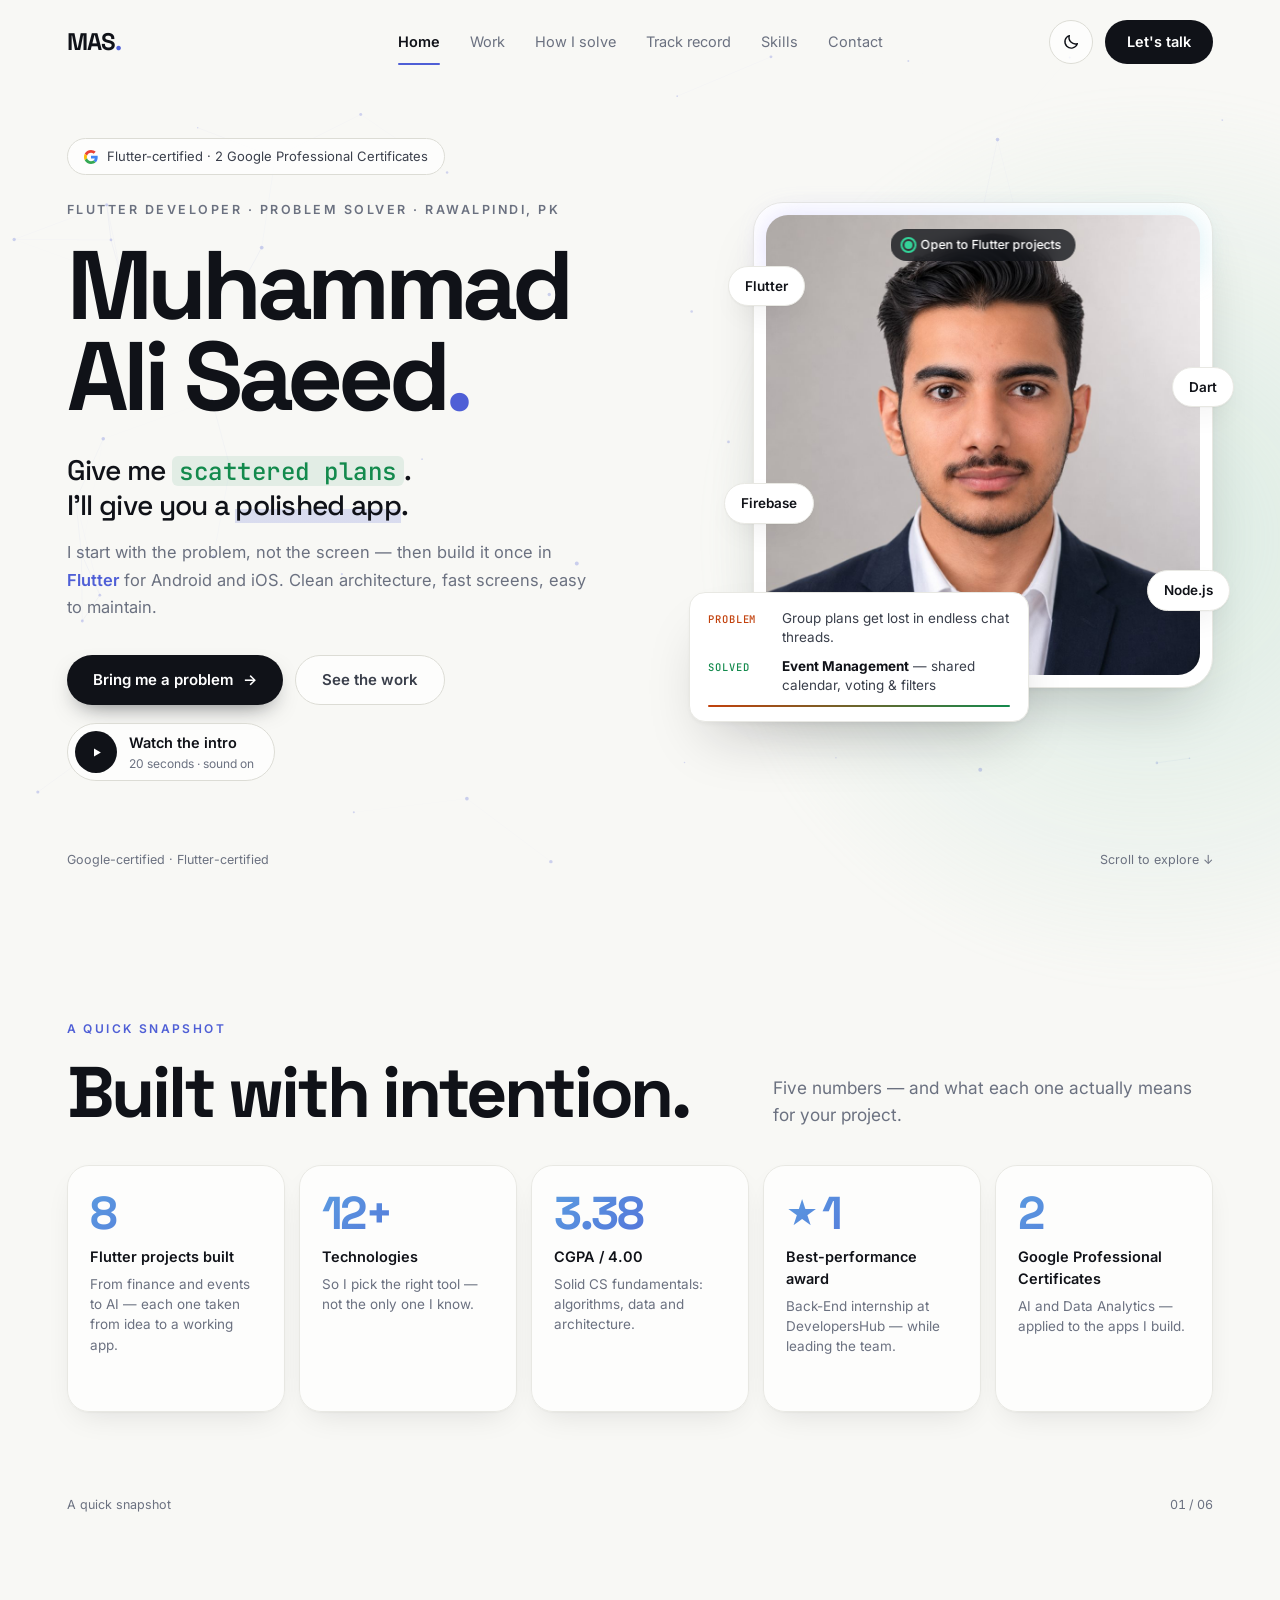
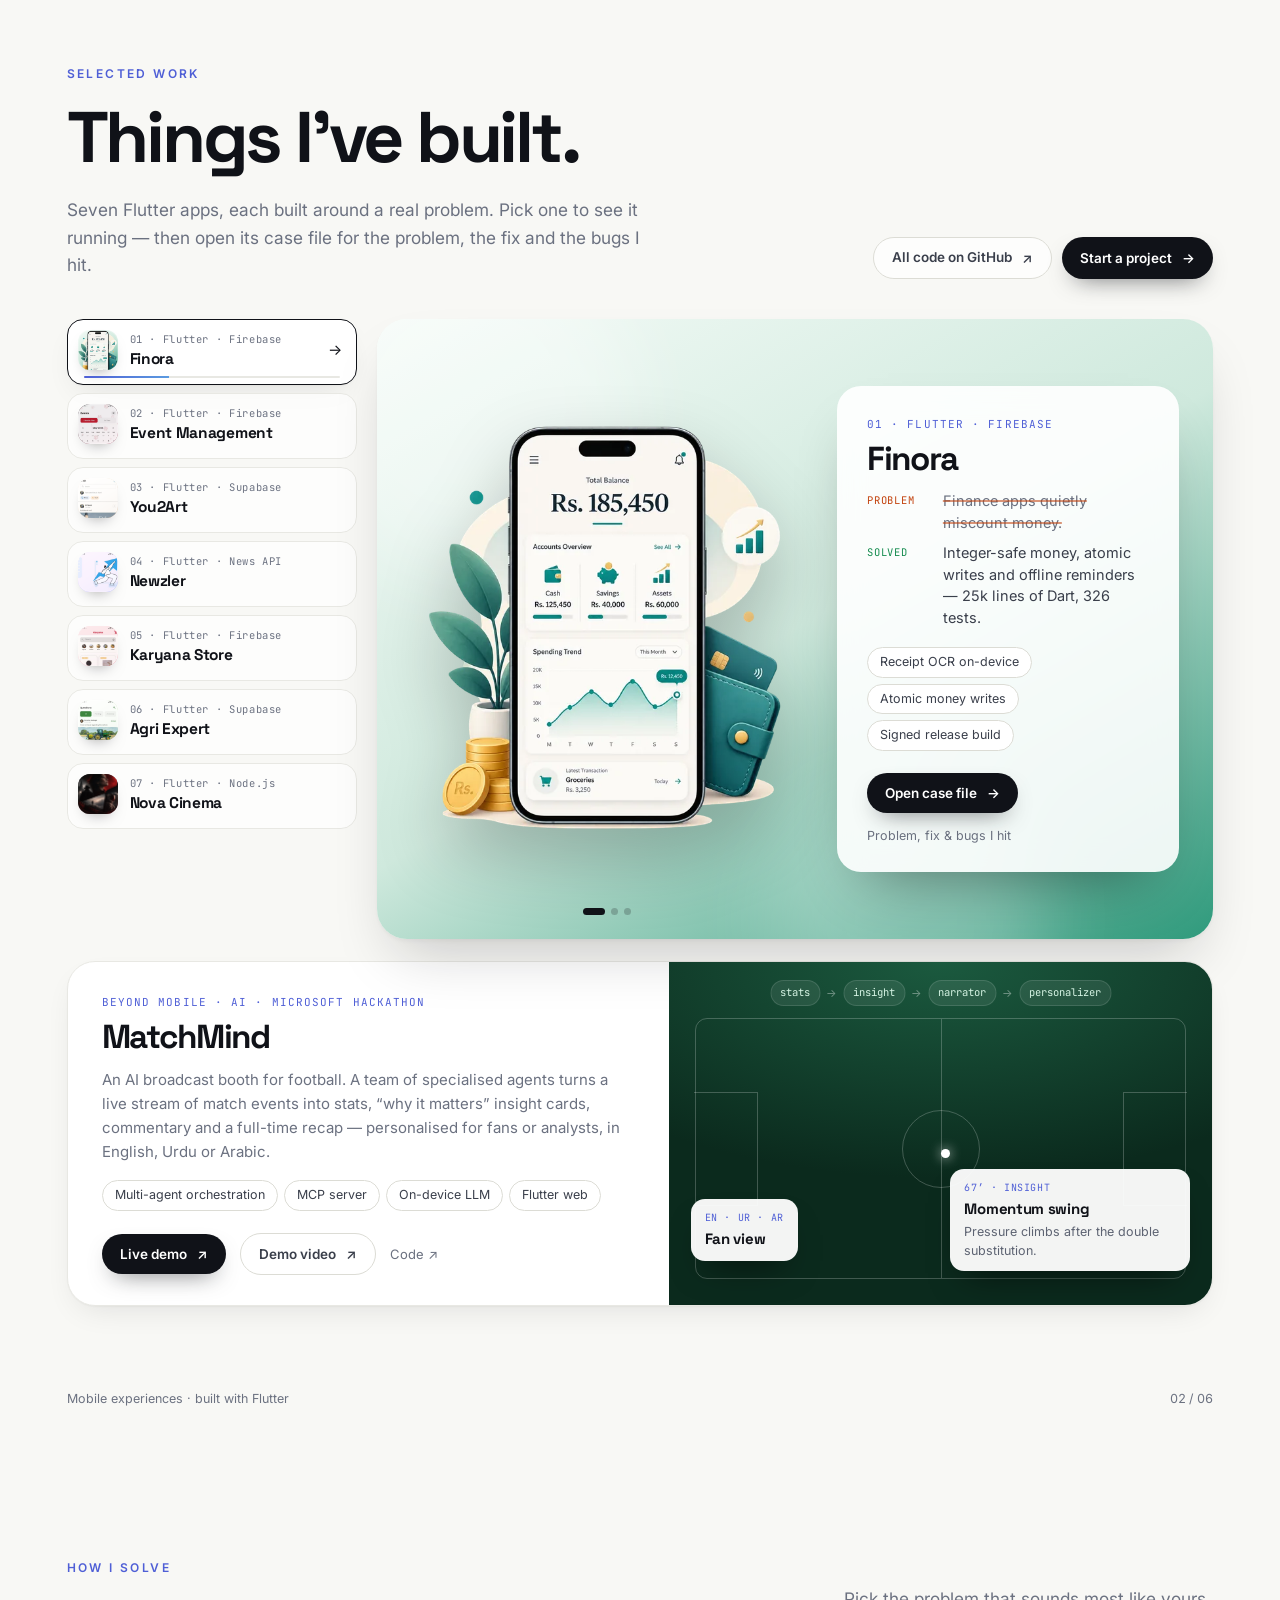
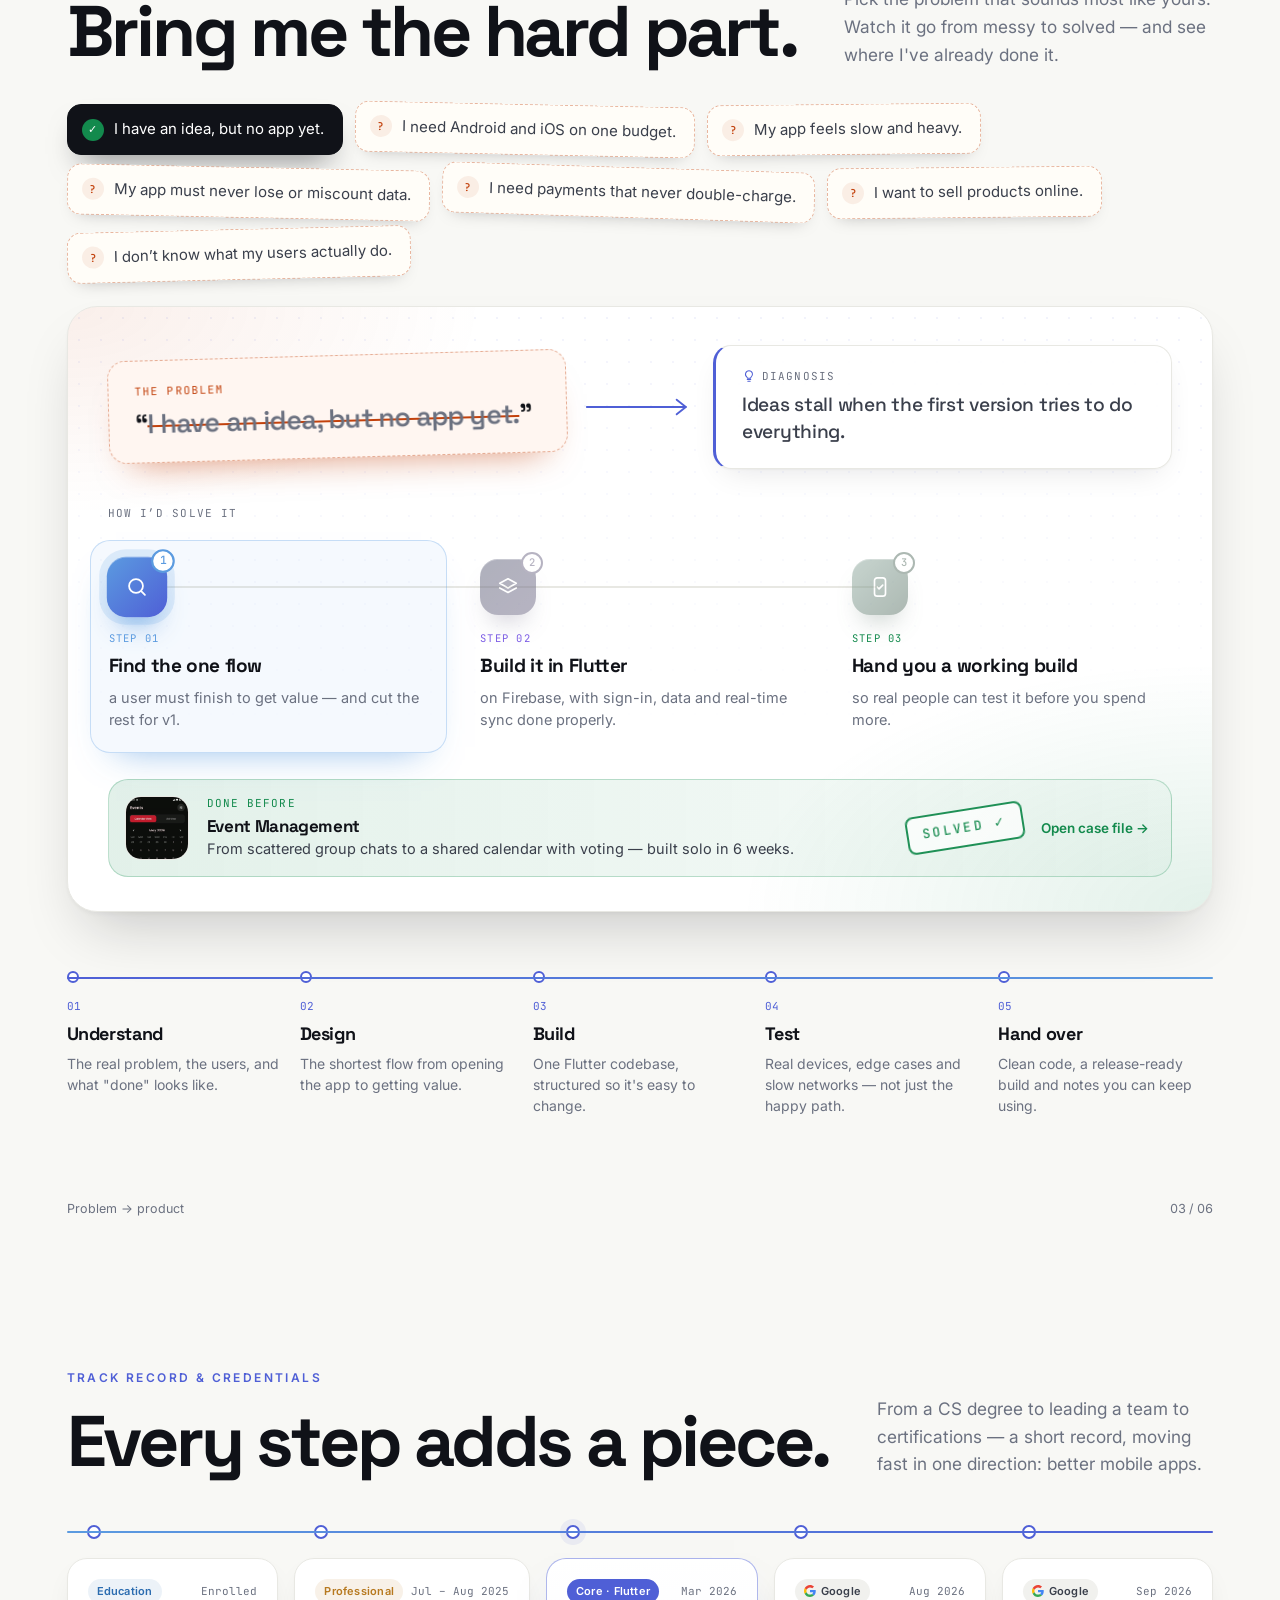
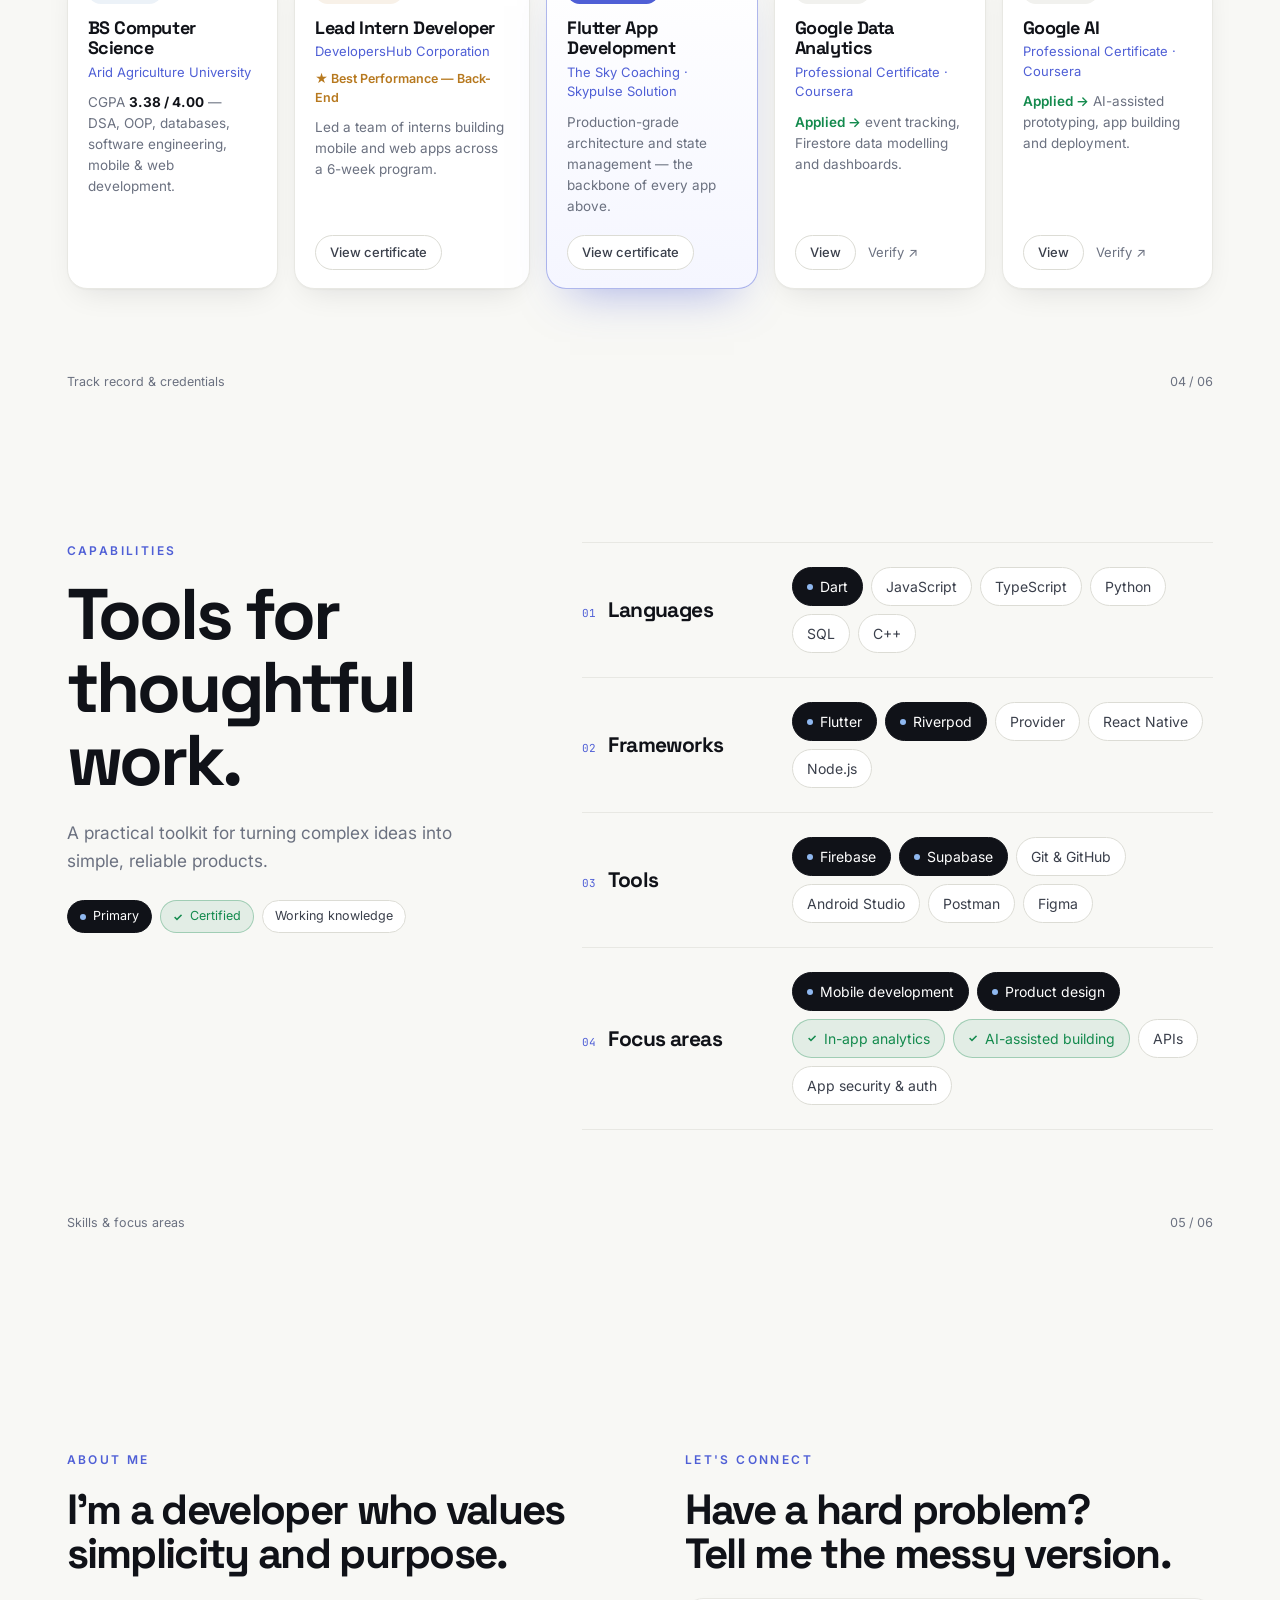
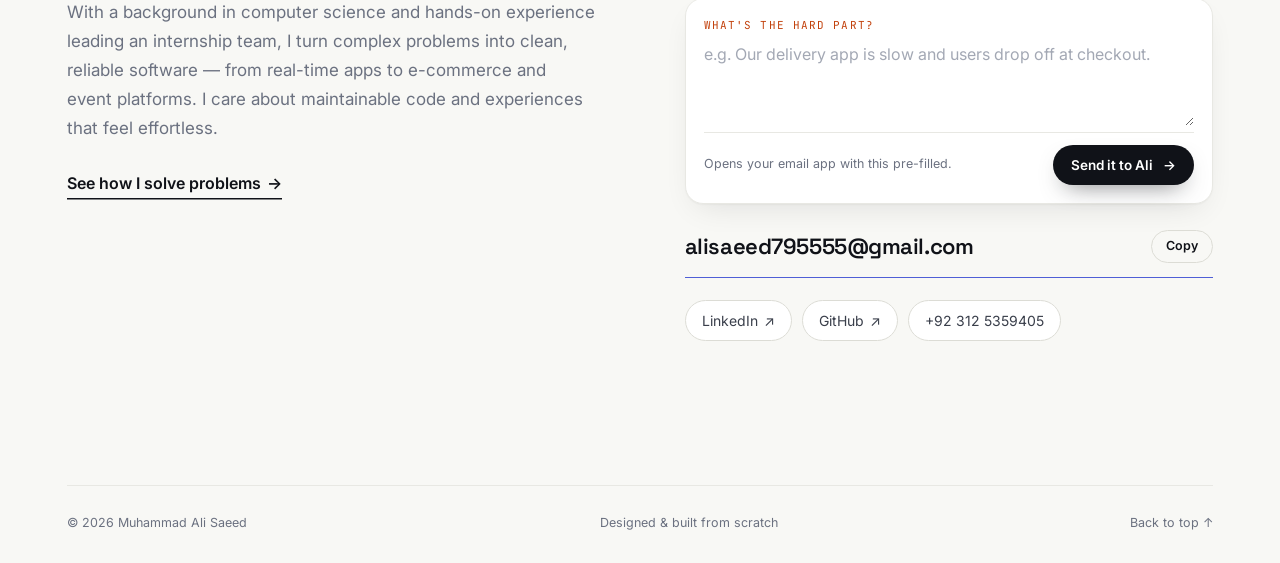
==== commit c4f804ad: "Add a 20-second intro video to the hero A "Watch the intro" button opens the portfolio tour in a vid" ====
--- a/index.html
+++ b/index.html
@@ -86,6 +86,10 @@
             <a href="#solve" class="btn btn-dark fx" data-magnetic>Bring me a problem <span class="arr" aria-hidden="true">→</span></a>
             <a href="#work" class="btn btn-ghost fx"><span class="roll"><span data-text="See the work">See the work</span></span></a>
           </div>
+          <button class="play-btn fx reveal" id="introBtn" type="button" aria-haspopup="dialog">
+            <span class="play-ico" aria-hidden="true"><svg viewBox="0 0 24 24" width="15" height="15"><path d="M8 5.5v13l11-6.5z" fill="currentColor"/></svg></span>
+            <span class="play-txt"><b>Watch the intro</b><small>20 seconds · sound on</small></span>
+          </button>
         </div>
 
         <div class="hero-visual reveal">
@@ -424,6 +428,15 @@
     </aside>
   </div>
 
+  <!-- ═════════ INTRO VIDEO ═════════ -->
+  <div class="vmodal" id="vmodal" hidden>
+    <div class="vmodal-backdrop" data-vclose></div>
+    <div class="vmodal-box" role="dialog" aria-modal="true" aria-label="20-second portfolio intro">
+      <video id="introVideo" controls playsinline preload="none" poster="media/intro-poster.jpg" data-src="media/portfolio-intro.mp4"></video>
+    </div>
+    <button class="vmodal-close" data-vclose aria-label="Close video">✕</button>
+  </div>
+
   <!-- ═════════ LIGHTBOX ═════════ -->
   <div class="lightbox" id="lightbox" hidden>
     <button class="lb-close" id="lbClose" aria-label="Close">✕</button>
--- a/styles.css
+++ b/styles.css
@@ -1170,3 +1170,48 @@
   .mm-c2 { display: none; }
   .cf-shots.art { grid-template-columns: repeat(2, 1fr); }
 }
+
+/* ═════════ INTRO VIDEO ═════════ */
+.play-btn {
+  display: inline-flex; align-items: center; gap: 12px; margin-top: 18px;
+  padding: 7px 20px 7px 7px; border-radius: 999px; text-align: left;
+  border: 1px solid var(--line-2); background: var(--glass); color: var(--text);
+  transition: border-color .25s, transform .35s var(--spring), box-shadow .3s;
+}
+.play-btn:hover { border-color: var(--text); transform: translateY(-2px); box-shadow: var(--shadow); }
+.play-ico {
+  position: relative; width: 42px; height: 42px; border-radius: 50%; flex-shrink: 0;
+  display: grid; place-items: center; background: var(--text); color: var(--on-text);
+  transition: transform .4s var(--spring);
+}
+.play-ico svg { margin-left: 2px; }
+.play-ico::after {
+  content: ''; position: absolute; inset: -5px; border-radius: 50%;
+  border: 2px solid var(--accent); opacity: 0; animation: playPing 2.4s var(--ease) infinite;
+}
+@keyframes playPing { 0% { transform: scale(.85); opacity: .7; } 70%, 100% { transform: scale(1.35); opacity: 0; } }
+.play-btn:hover .play-ico { transform: scale(1.1); }
+.play-txt b { display: block; font-size: 14.5px; font-weight: 600; }
+.play-txt small { display: block; font-size: 12px; color: var(--muted); margin-top: 1px; }
+
+.vmodal { position: fixed; inset: 0; z-index: 450; display: grid; place-items: center; padding: 24px; }
+.vmodal[hidden] { display: none; }
+.vmodal-backdrop { position: absolute; inset: 0; background: rgba(10, 11, 15, .88); backdrop-filter: blur(8px); animation: fade .3s ease; }
+.vmodal-box {
+  position: relative; height: min(86vh, 900px); max-width: 100%; aspect-ratio: 4 / 5;
+  border-radius: 22px; overflow: hidden; background: #000;
+  box-shadow: 0 40px 100px rgba(0, 0, 0, .6);
+  animation: vIn .45s var(--spring);
+}
+@keyframes vIn { from { opacity: 0; transform: scale(.94) translateY(16px); } }
+.vmodal-box video { display: block; width: 100%; height: 100%; object-fit: contain; background: #000; }
+.vmodal-close {
+  position: absolute; top: 18px; right: 20px; width: 44px; height: 44px; border-radius: 50%;
+  color: #fff; border: 1px solid rgba(255, 255, 255, .3); background: rgba(255, 255, 255, .06);
+  transition: transform .3s var(--ease), background .2s;
+}
+.vmodal-close:hover { transform: rotate(90deg); background: rgba(255, 255, 255, .14); }
+@media (max-width: 640px) {
+  .vmodal { padding: 12px; }
+  .vmodal-box { height: auto; width: 100%; }
+}
